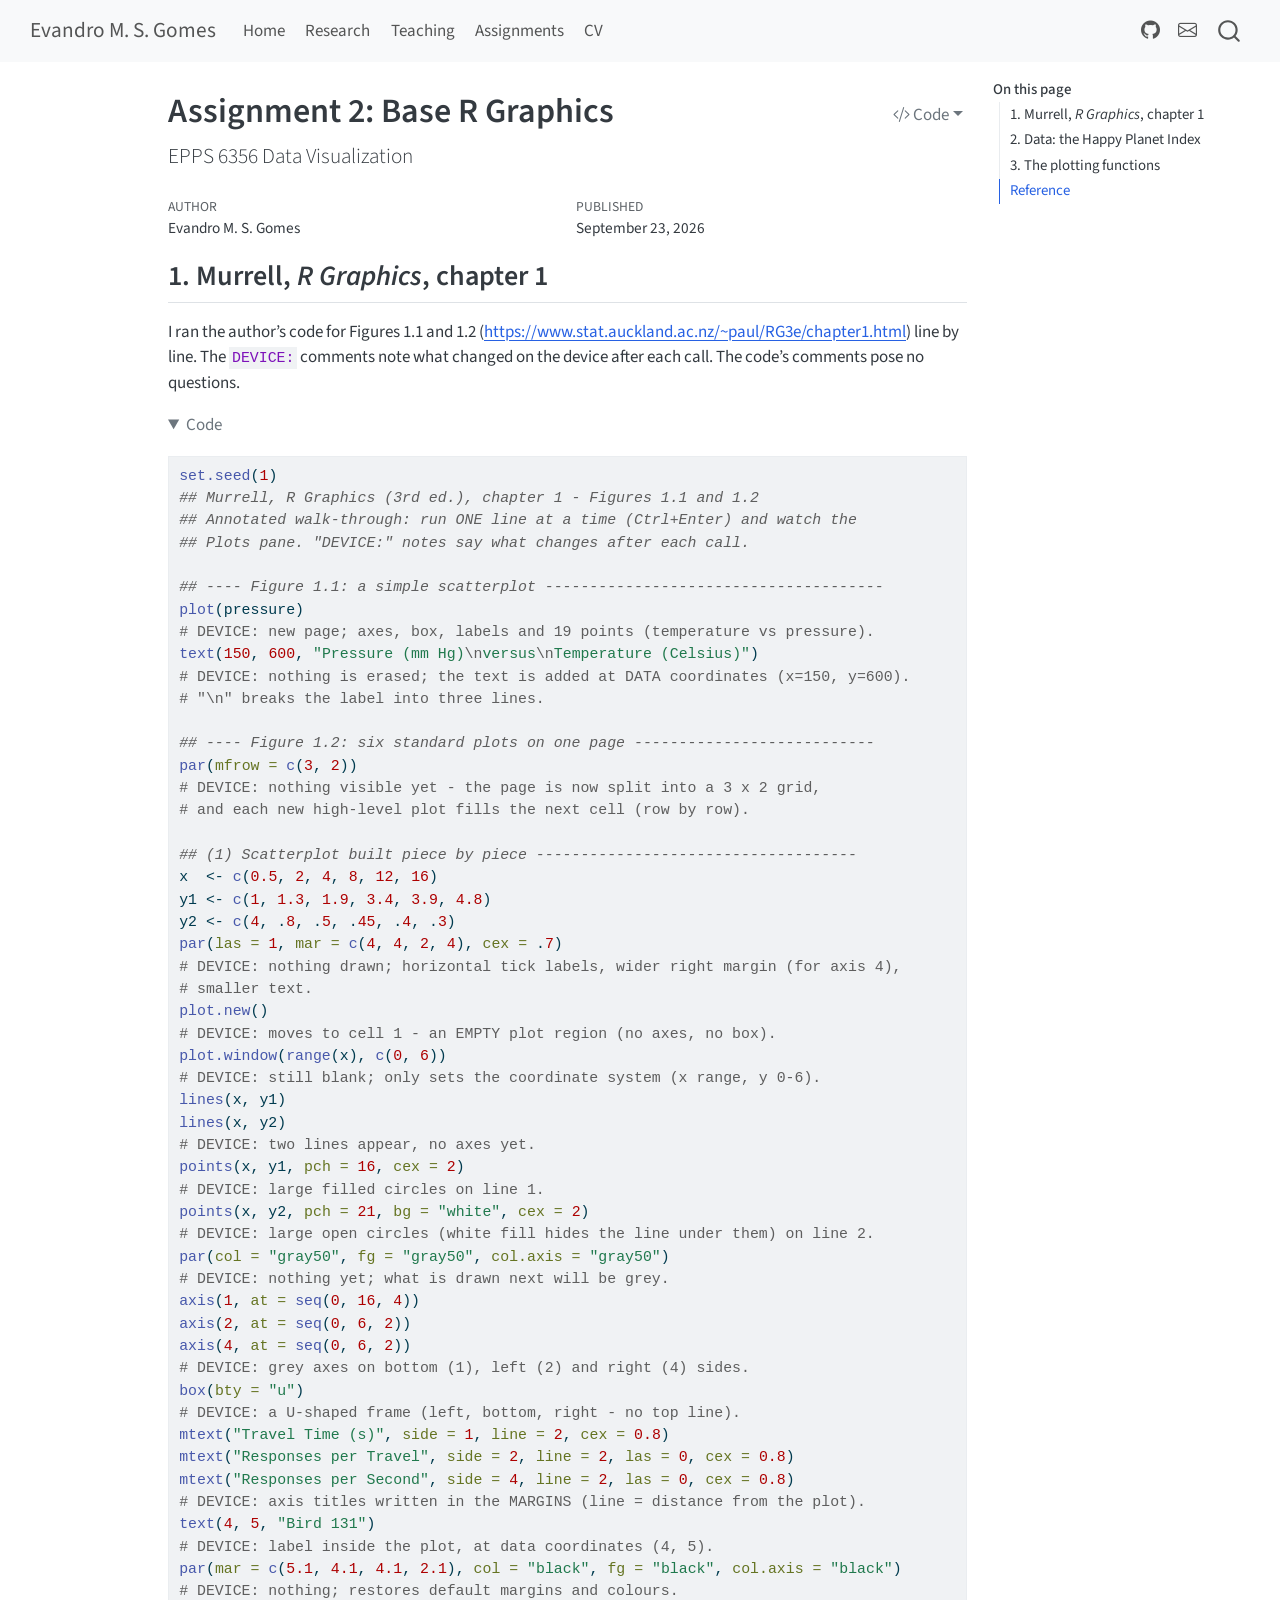
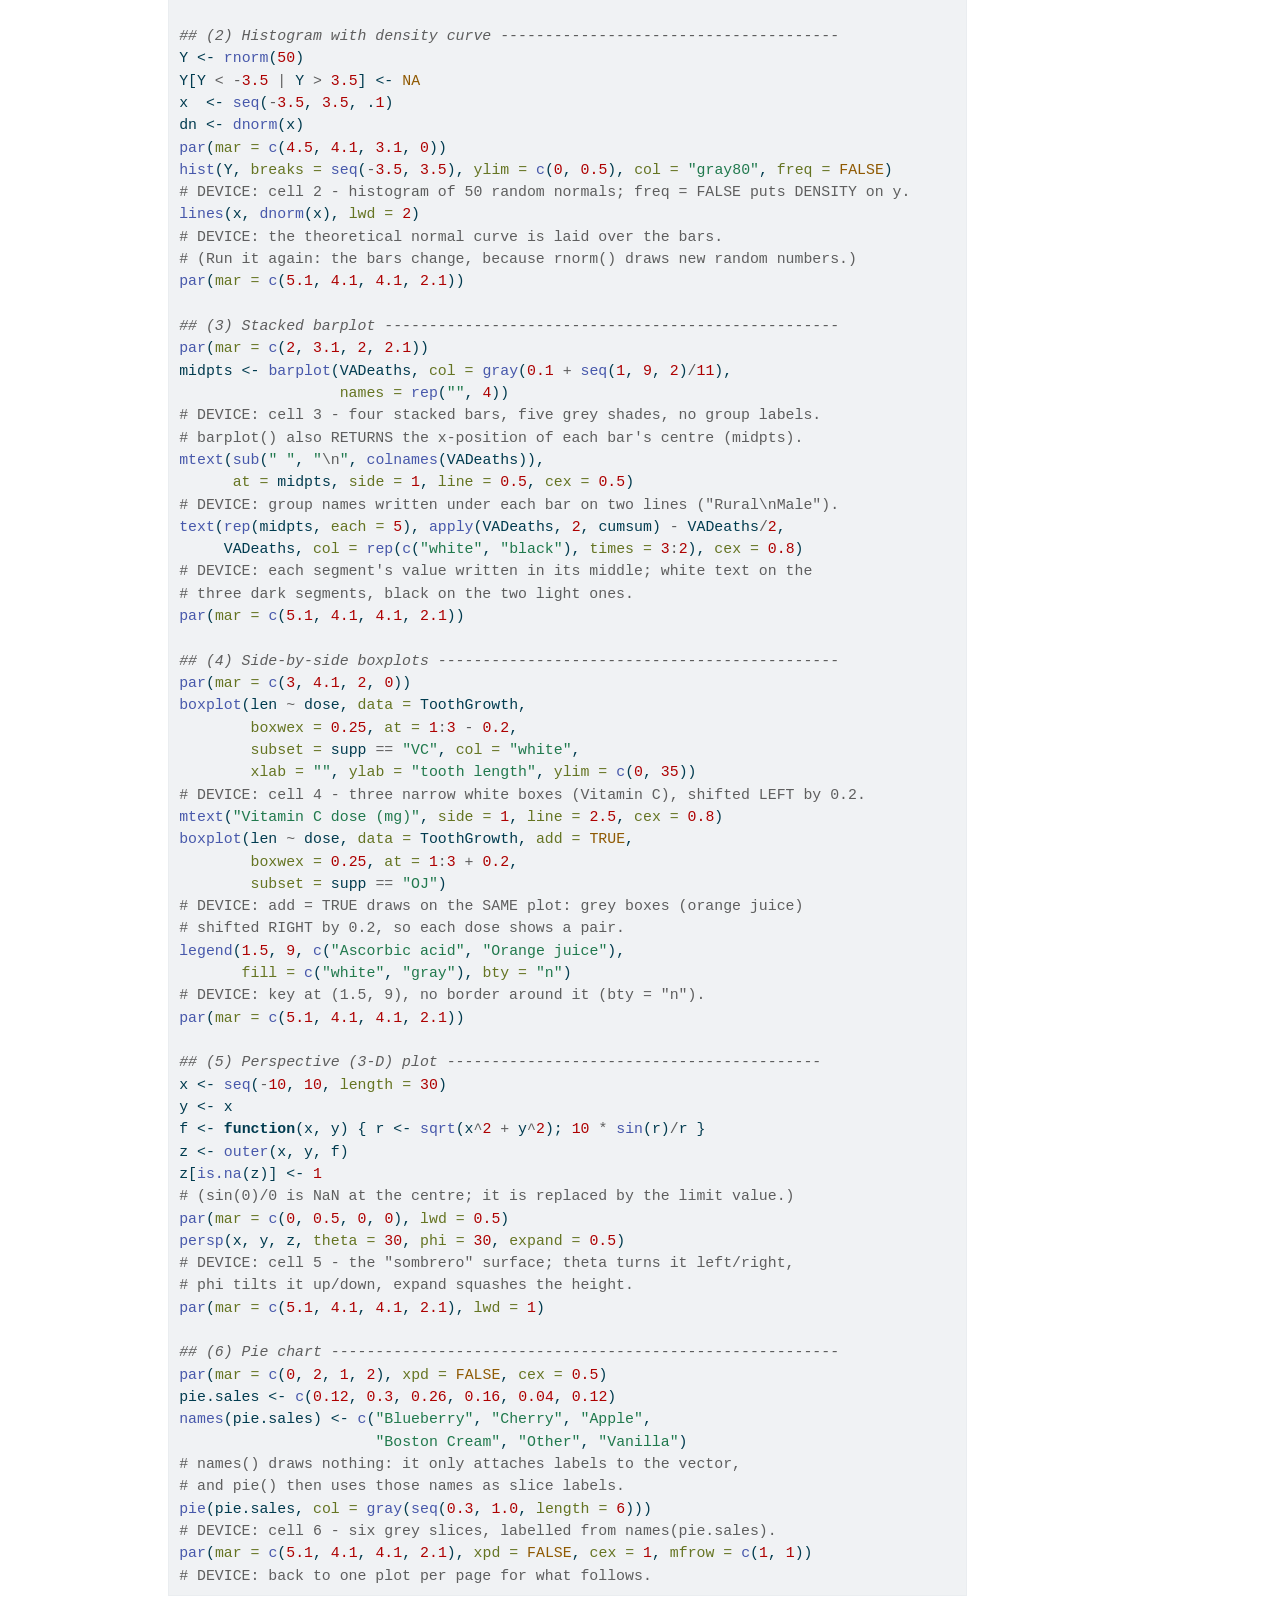
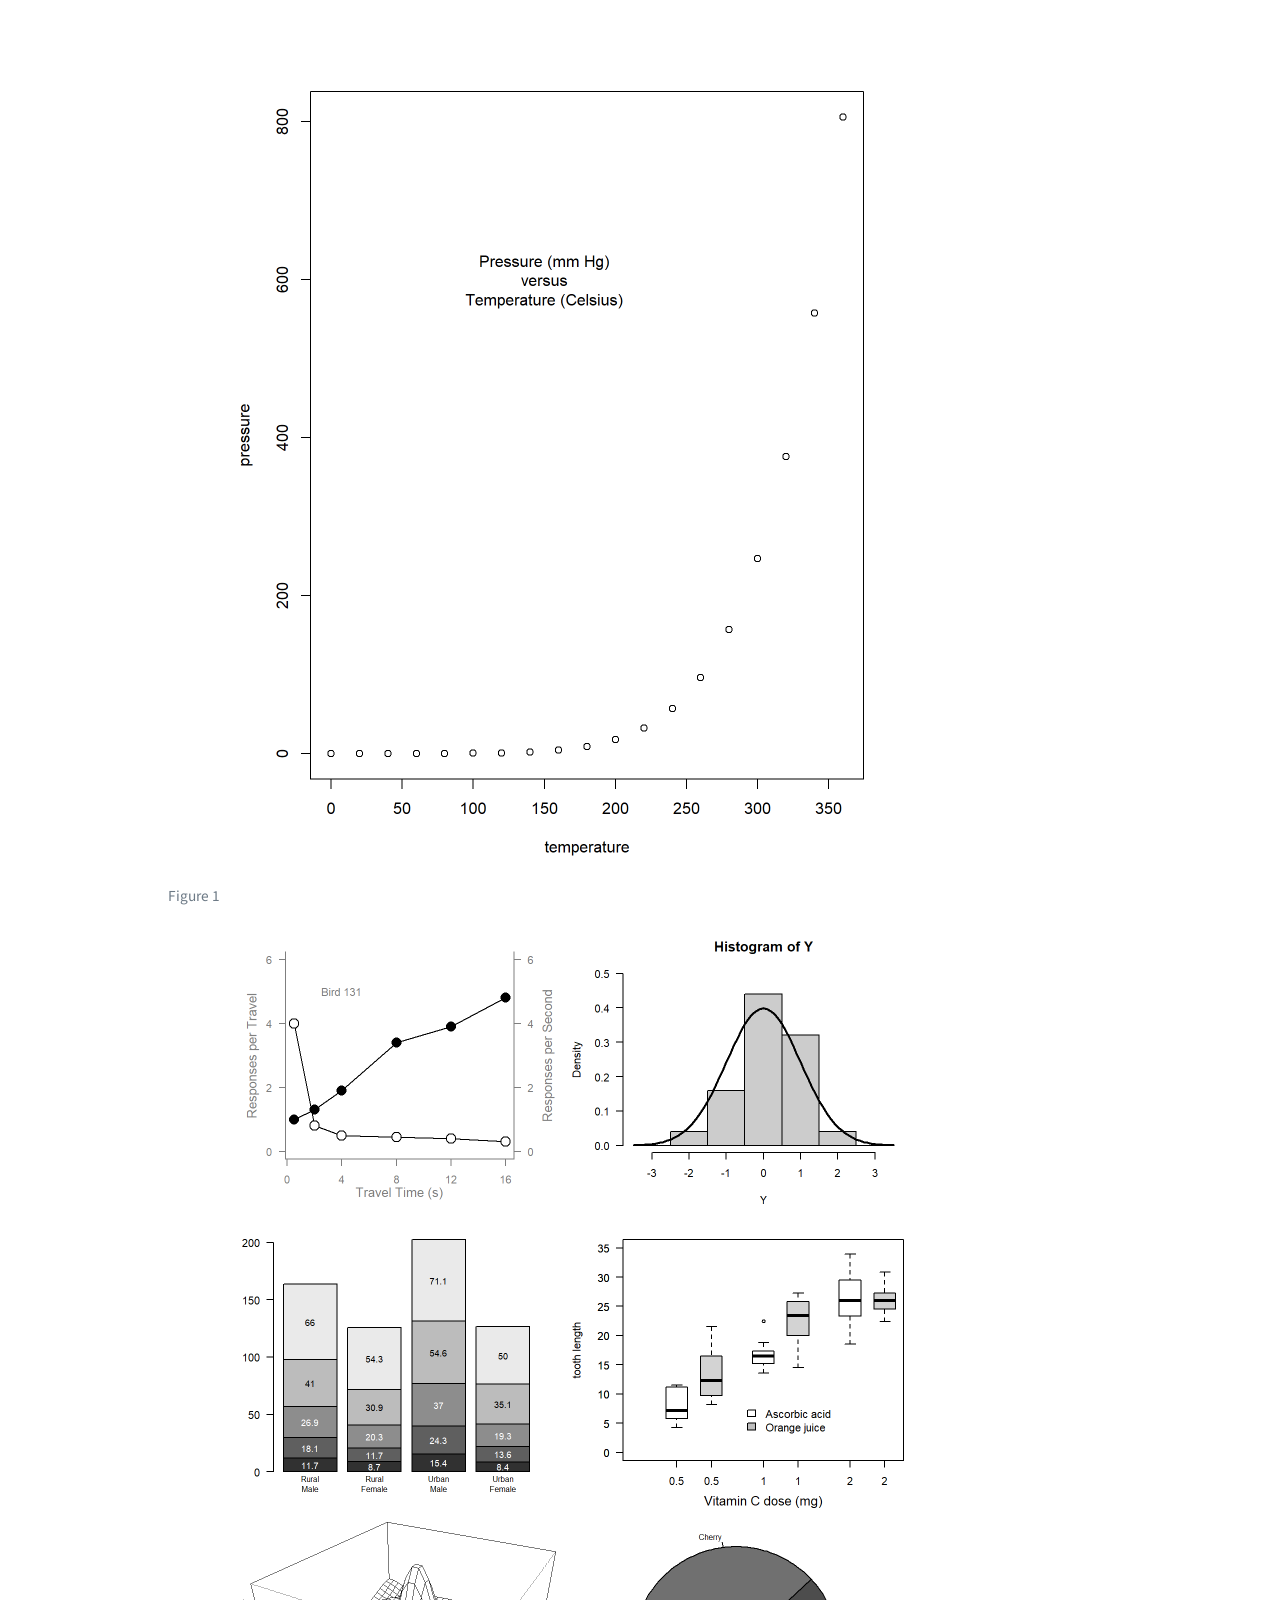
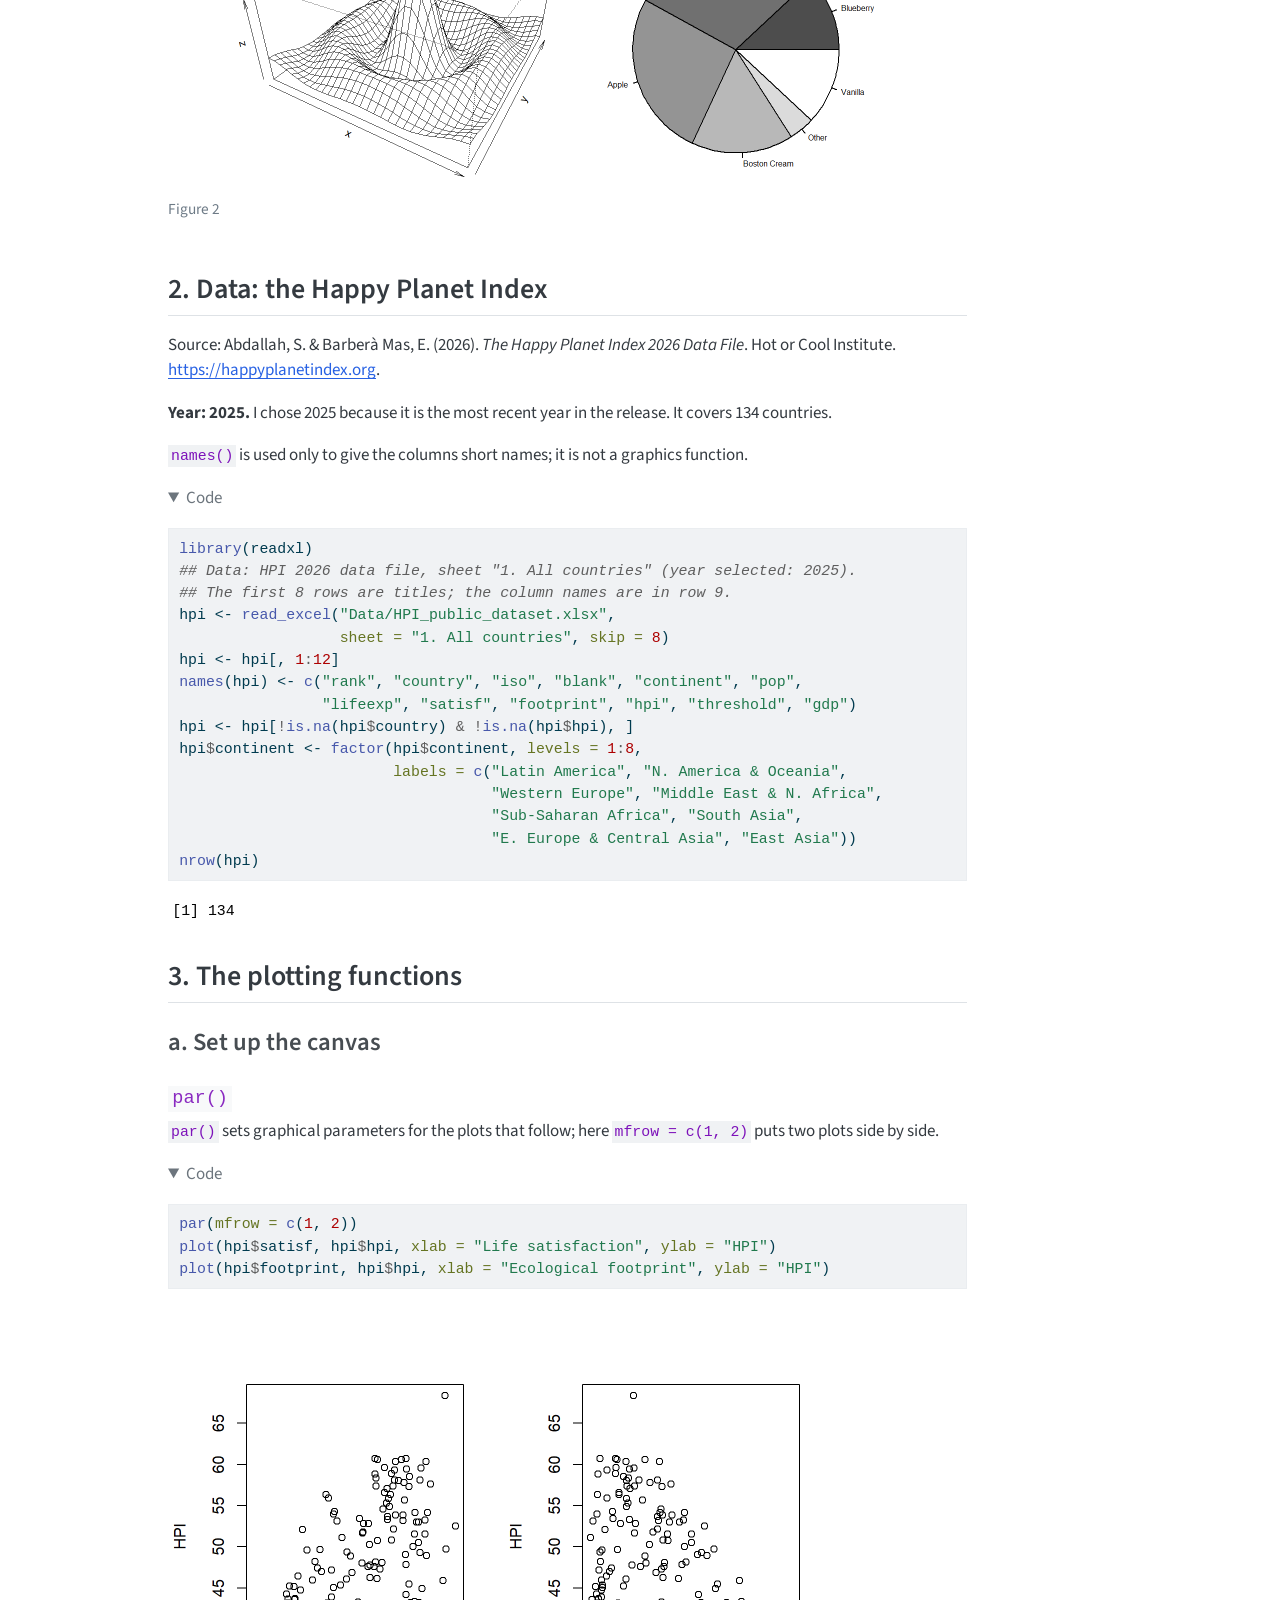
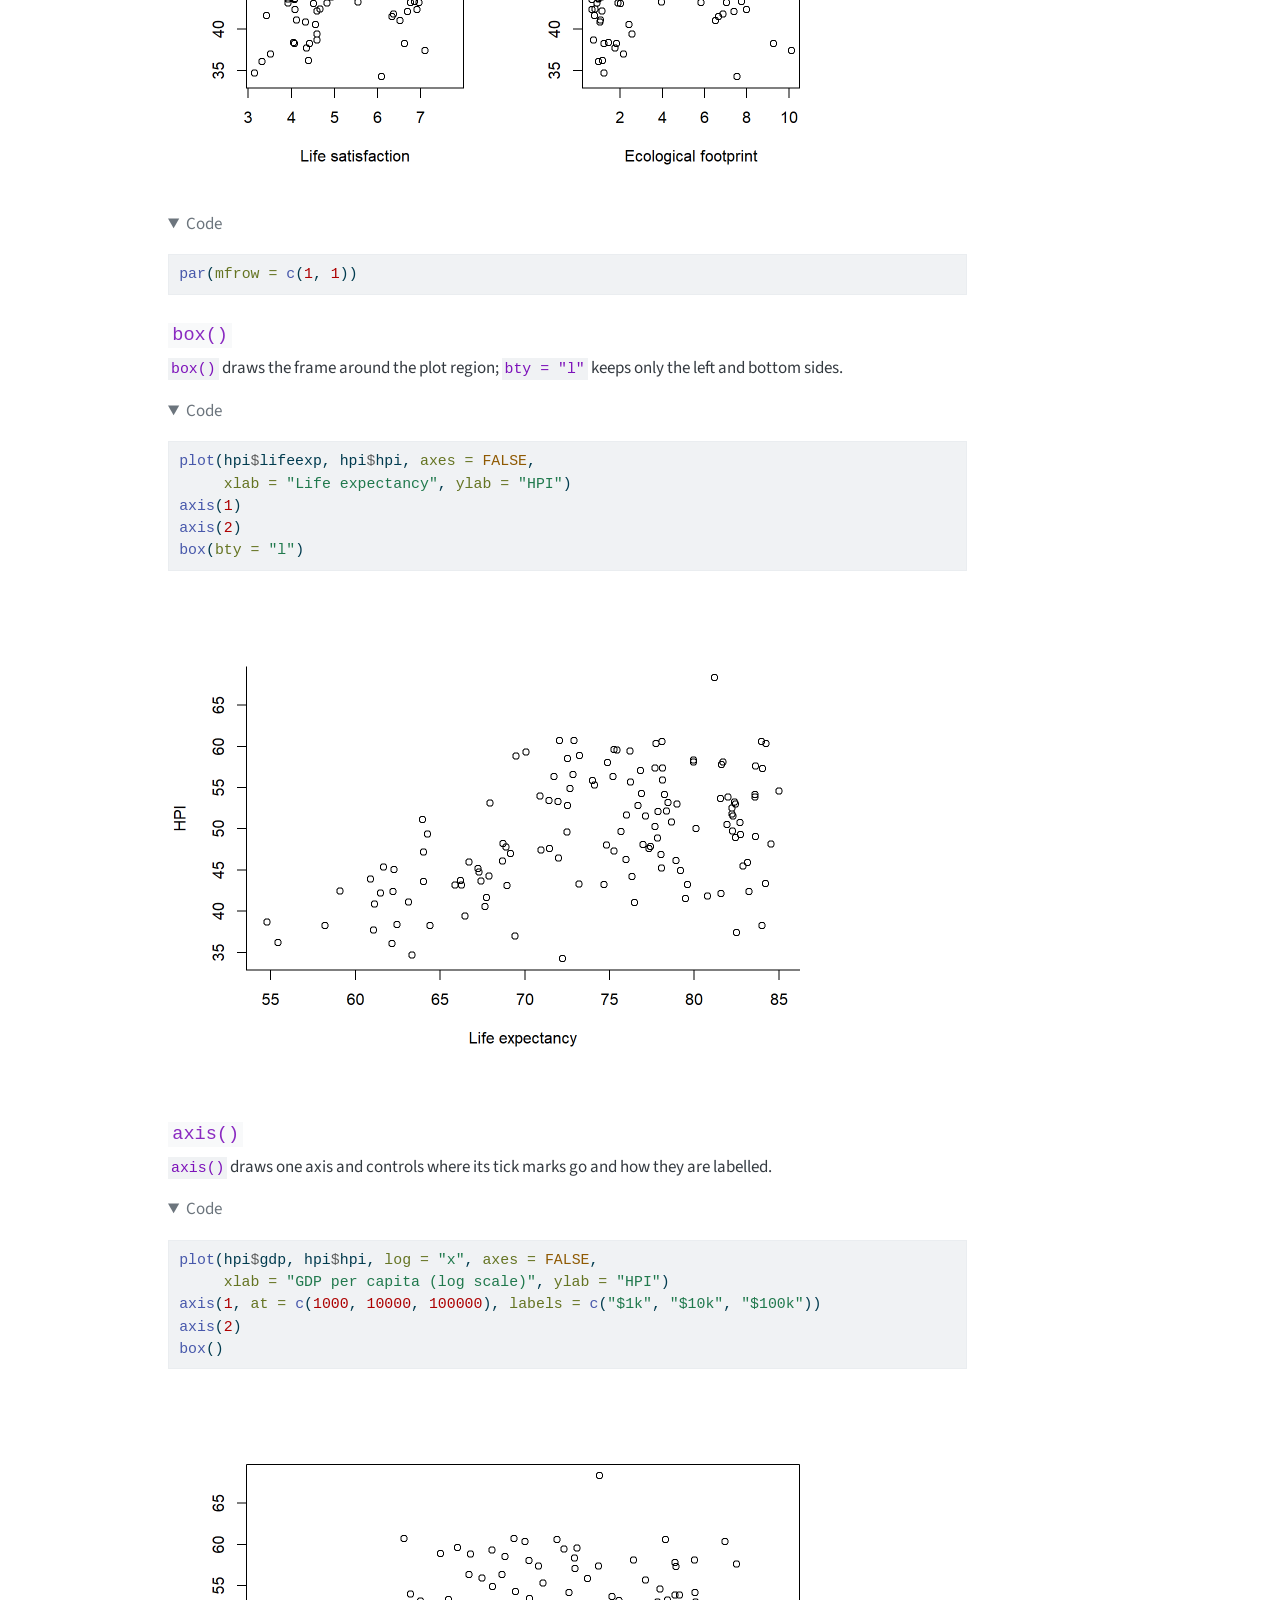
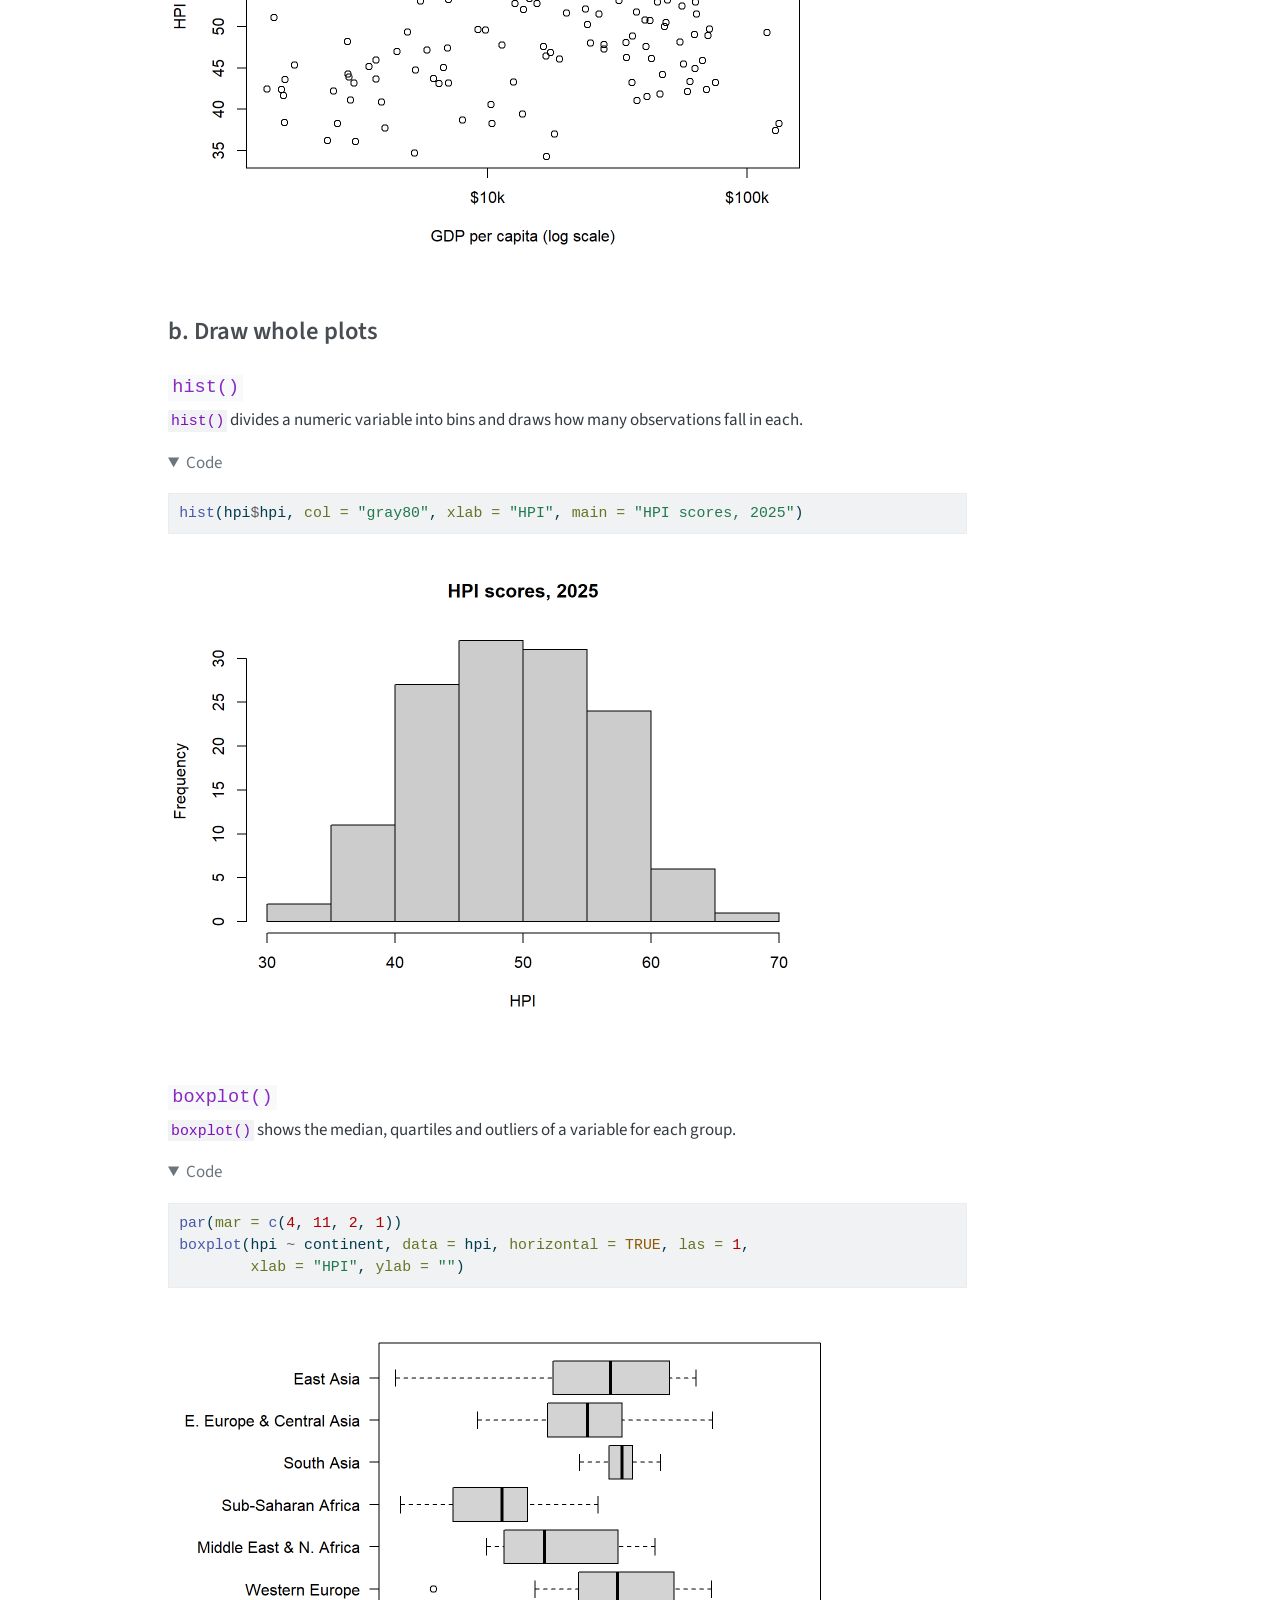
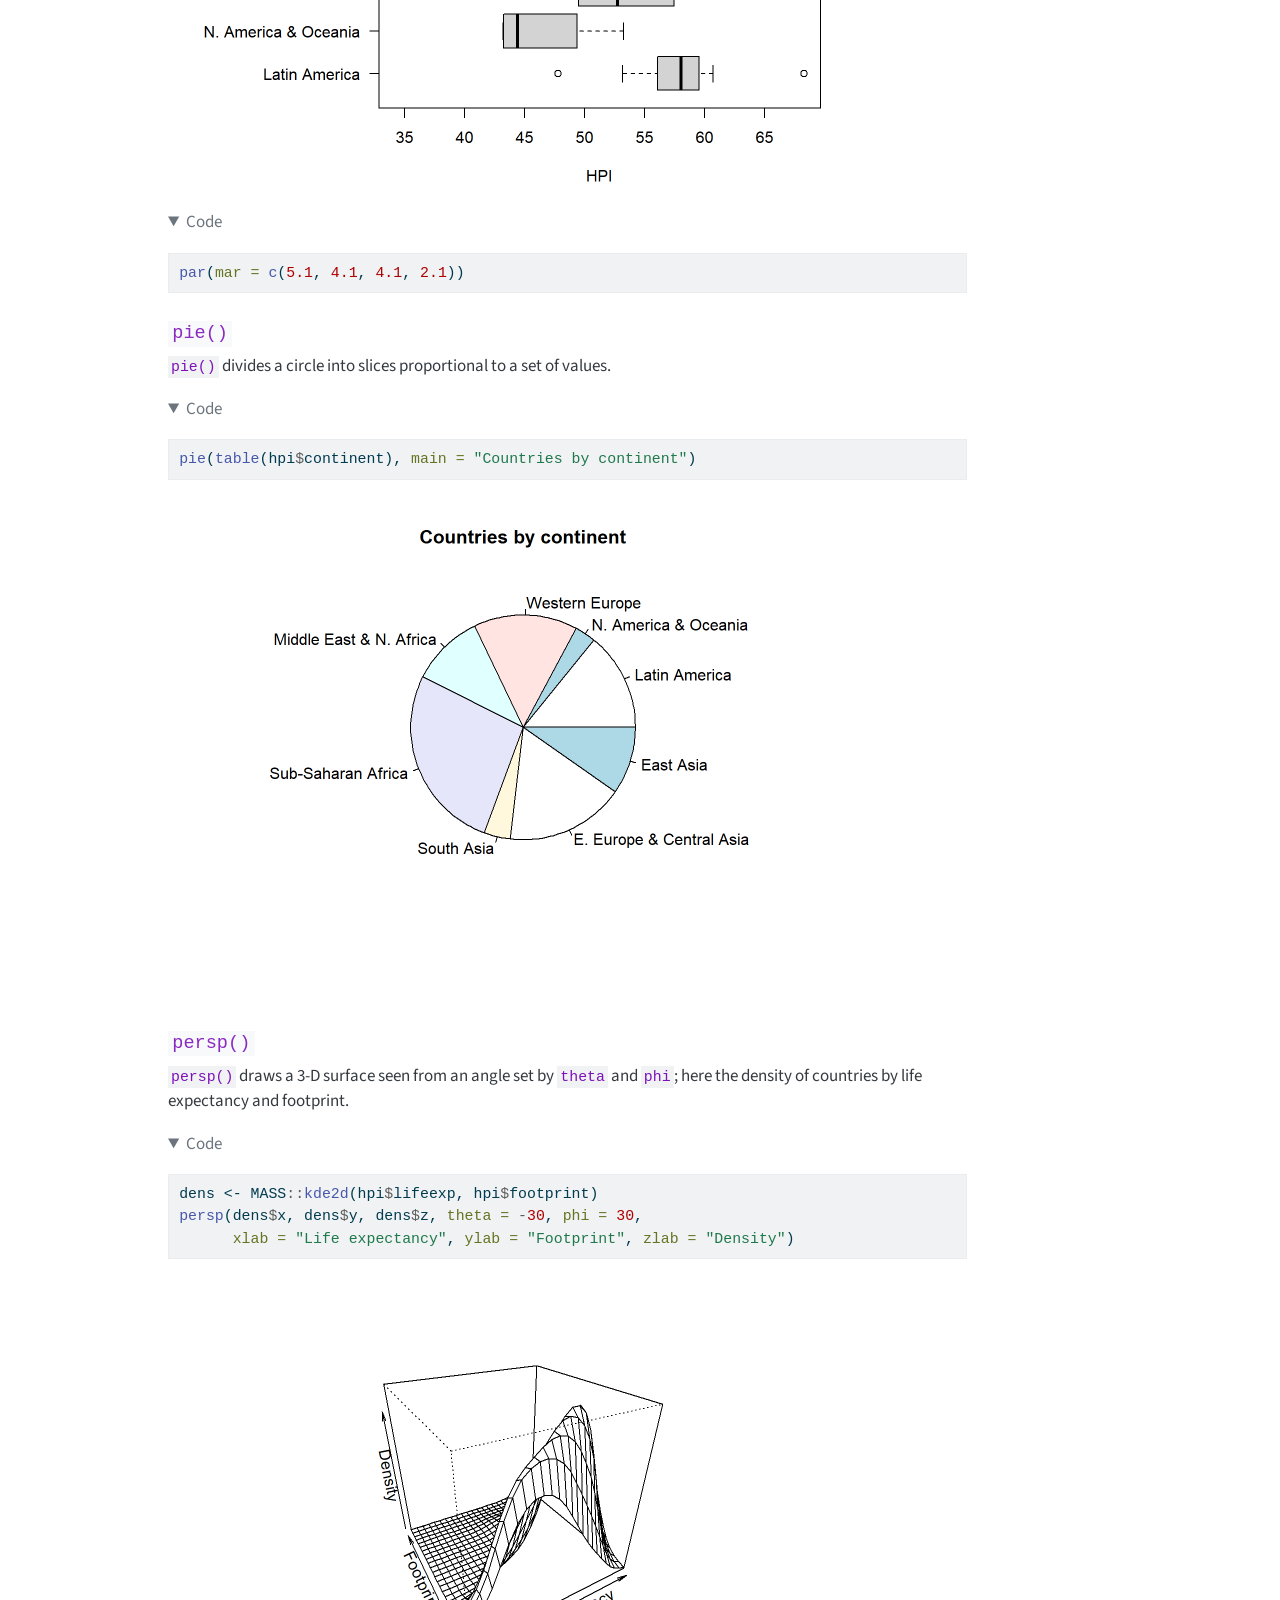
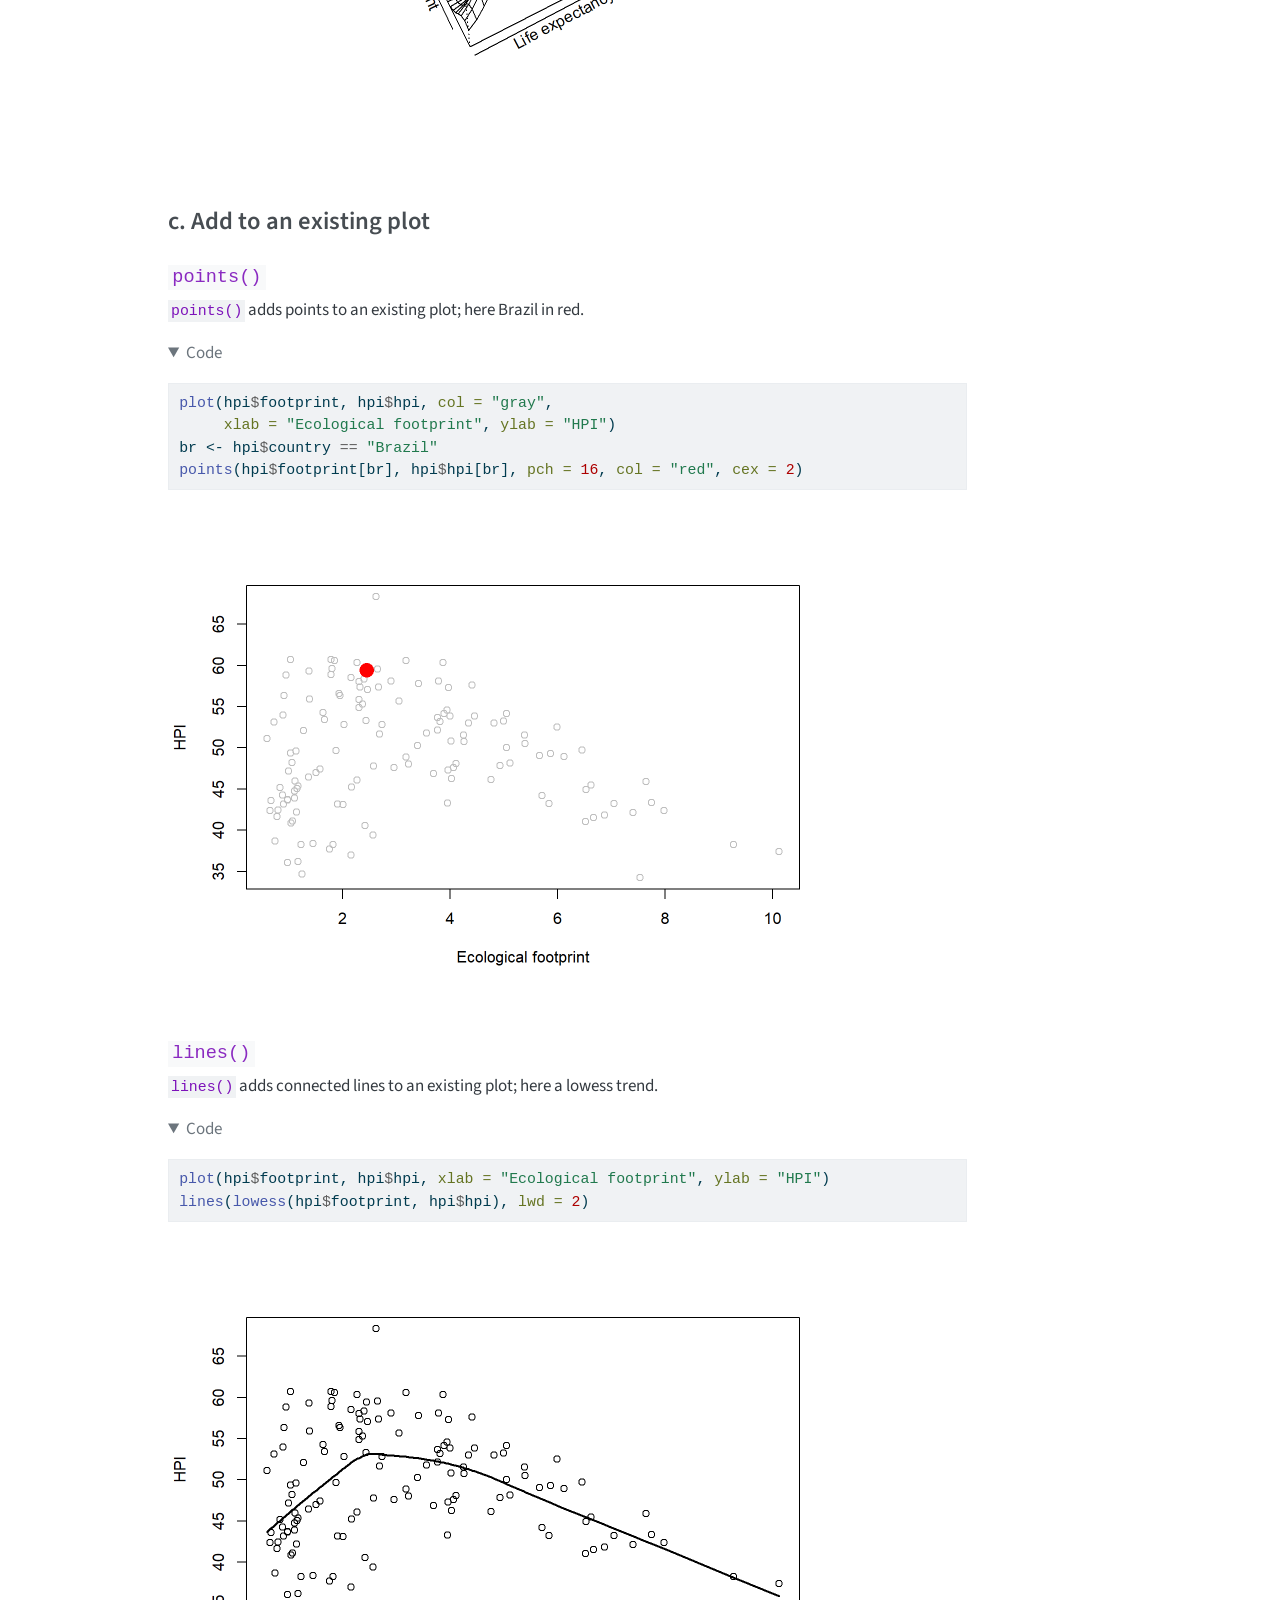
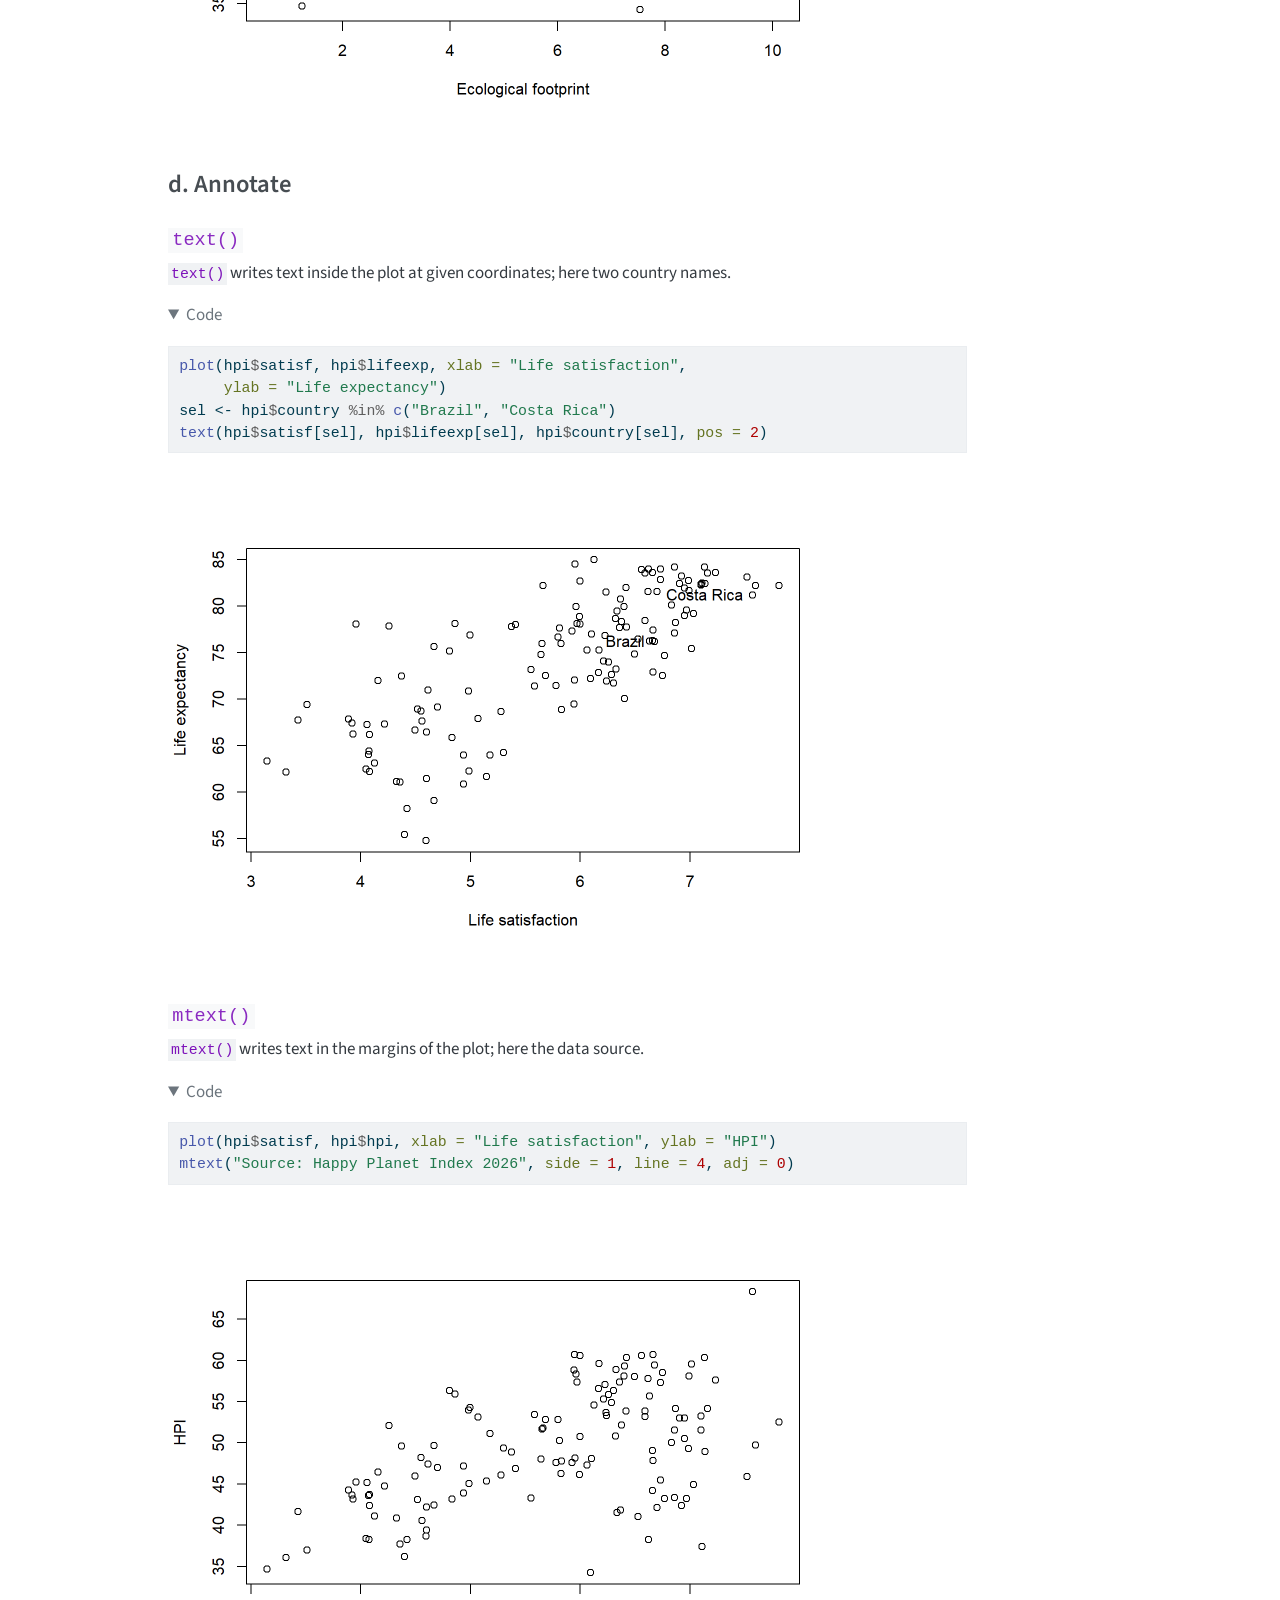
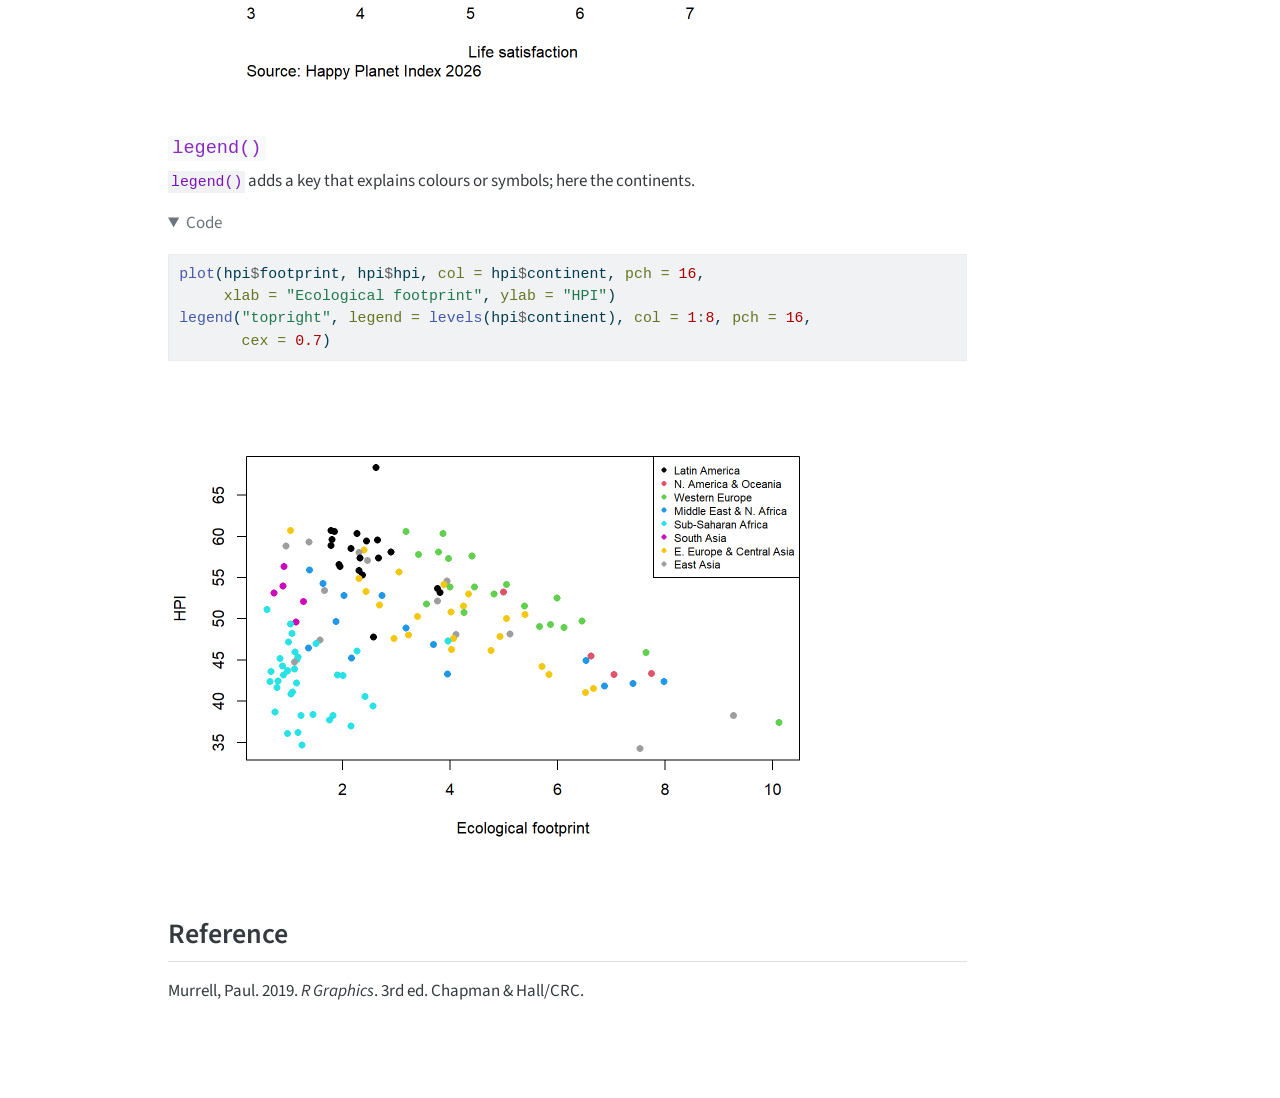
==== docs/assignment02.html @ eec0bd26 "Add assignment 2" ====
<!DOCTYPE html>
<html xmlns="http://www.w3.org/1999/xhtml" lang="en" xml:lang="en"><head>

<meta charset="utf-8">
<meta name="generator" content="quarto-1.9.38">

<meta name="viewport" content="width=device-width, initial-scale=1.0, user-scalable=yes">

<meta name="author" content="Evandro M. S. Gomes">
<meta name="dcterms.date" content="2026-09-23">

<title>Assignment 2: Base R Graphics – Evandro M. S. Gomes</title>
<style>
/* Default styles provided by pandoc.
** See https://pandoc.org/MANUAL.html#variables-for-html for config info.
*/
code{white-space: pre-wrap;}
span.smallcaps{font-variant: small-caps;}
div.columns{display: flex; gap: min(4vw, 1.5em);}
div.column{flex: auto; overflow-x: auto;}
div.hanging-indent{margin-left: 1.5em; text-indent: -1.5em;}
ul.task-list{list-style: none;}
ul.task-list li input[type="checkbox"] {
  width: 0.8em;
  margin: 0 0.8em 0.2em -1em; /* quarto-specific, see https://github.com/quarto-dev/quarto-cli/issues/4556 */ 
  vertical-align: middle;
}
/* CSS for syntax highlighting */
html { -webkit-text-size-adjust: 100%; }
pre > code.sourceCode { white-space: pre; position: relative; }
pre > code.sourceCode > span { display: inline-block; line-height: 1.25; }
pre > code.sourceCode > span:empty { height: 1.2em; }
.sourceCode { overflow: visible; }
code.sourceCode > span { color: inherit; text-decoration: inherit; }
div.sourceCode { margin: 1em 0; }
pre.sourceCode { margin: 0; }
@media screen {
div.sourceCode { overflow: auto; }
}
@media print {
pre > code.sourceCode { white-space: pre-wrap; }
pre > code.sourceCode > span { text-indent: -5em; padding-left: 5em; }
}
pre.numberSource code
  { counter-reset: source-line 0; }
pre.numberSource code > span
  { position: relative; left: -4em; counter-increment: source-line; }
pre.numberSource code > span > a:first-child::before
  { content: counter(source-line);
    position: relative; left: -1em; text-align: right; vertical-align: baseline;
    border: none; display: inline-block;
    -webkit-touch-callout: none; -webkit-user-select: none;
    -khtml-user-select: none; -moz-user-select: none;
    -ms-user-select: none; user-select: none;
    padding: 0 4px; width: 4em;
  }
pre.numberSource { margin-left: 3em;  padding-left: 4px; }
div.sourceCode
  {   }
@media screen {
pre > code.sourceCode > span > a:first-child::before { text-decoration: underline; }
}
</style>


<script src="site_libs/quarto-nav/quarto-nav.js"></script>
<script src="site_libs/quarto-nav/headroom.min.js"></script>
<script src="site_libs/clipboard/clipboard.min.js"></script>
<script src="site_libs/quarto-search/autocomplete.umd.js"></script>
<script src="site_libs/quarto-search/fuse.min.js"></script>
<script src="site_libs/quarto-search/quarto-search.js"></script>
<meta name="quarto:offset" content="./">
<script src="site_libs/quarto-html/quarto.js" type="module"></script>
<script src="site_libs/quarto-html/tabsets/tabsets.js" type="module"></script>
<script src="site_libs/quarto-html/popper.min.js"></script>
<script src="site_libs/quarto-html/tippy.umd.min.js"></script>
<script src="site_libs/quarto-html/anchor.min.js"></script>
<link href="site_libs/quarto-html/tippy.css" rel="stylesheet">
<link href="site_libs/quarto-html/quarto-syntax-highlighting-15634bcf2e68342d4ad2dfa704d543f6.css" rel="stylesheet" id="quarto-text-highlighting-styles">
<script src="site_libs/bootstrap/bootstrap.min.js"></script>
<link href="site_libs/bootstrap/bootstrap-icons.css" rel="stylesheet">
<link href="site_libs/bootstrap/bootstrap-a0f9fd0d421825b736dc1bbcbcba2219.min.css" rel="stylesheet" append-hash="true" id="quarto-bootstrap" data-mode="light">
<script id="quarto-search-options" type="application/json">{
  "location": "navbar",
  "copy-button": false,
  "collapse-after": 3,
  "panel-placement": "end",
  "type": "overlay",
  "limit": 50,
  "keyboard-shortcut": [
    "f",
    "/",
    "s"
  ],
  "show-item-context": false,
  "language": {
    "search-no-results-text": "No results",
    "search-matching-documents-text": "matching documents",
    "search-copy-link-title": "Copy link to search",
    "search-hide-matches-text": "Hide additional matches",
    "search-more-match-text": "more match in this document",
    "search-more-matches-text": "more matches in this document",
    "search-clear-button-title": "Clear",
    "search-text-placeholder": "",
    "search-detached-cancel-button-title": "Cancel",
    "search-submit-button-title": "Submit",
    "search-label": "Search"
  }
}</script>


<link rel="stylesheet" href="styles.css">
</head>

<body class="nav-fixed quarto-light">

<div id="quarto-search-results"></div>
  <header id="quarto-header" class="headroom fixed-top">
    <nav class="navbar navbar-expand-lg " data-bs-theme="dark">
      <div class="navbar-container container-fluid">
      <div class="navbar-brand-container mx-auto">
    <a class="navbar-brand" href="./index.html">
    <span class="navbar-title">Evandro M. S. Gomes</span>
    </a>
  </div>
            <div id="quarto-search" class="" title="Search"></div>
          <button class="navbar-toggler" type="button" data-bs-toggle="collapse" data-bs-target="#navbarCollapse" aria-controls="navbarCollapse" role="menu" aria-expanded="false" aria-label="Toggle navigation" onclick="if (window.quartoToggleHeadroom) { window.quartoToggleHeadroom(); }">
  <span class="navbar-toggler-icon"></span>
</button>
          <div class="collapse navbar-collapse" id="navbarCollapse">
            <ul class="navbar-nav navbar-nav-scroll me-auto">
  <li class="nav-item">
    <a class="nav-link" href="./index.html"> 
<span class="menu-text">Home</span></a>
  </li>  
  <li class="nav-item">
    <a class="nav-link" href="./research.html"> 
<span class="menu-text">Research</span></a>
  </li>  
  <li class="nav-item">
    <a class="nav-link" href="./teaching.html"> 
<span class="menu-text">Teaching</span></a>
  </li>  
  <li class="nav-item">
    <a class="nav-link" href="./assignments.html"> 
<span class="menu-text">Assignments</span></a>
  </li>  
  <li class="nav-item">
    <a class="nav-link" href="./cv.html"> 
<span class="menu-text">CV</span></a>
  </li>  
</ul>
            <ul class="navbar-nav navbar-nav-scroll ms-auto">
  <li class="nav-item compact">
    <a class="nav-link" href="https://github.com/evandromsg"> <i class="bi bi-github" role="img">
</i> 
<span class="menu-text"></span></a>
  </li>  
  <li class="nav-item compact">
    <a class="nav-link" href="mailto:evandromsg@hotmail.com"> <i class="bi bi-envelope" role="img">
</i> 
<span class="menu-text"></span></a>
  </li>  
</ul>
          </div> <!-- /navcollapse -->
            <div class="quarto-navbar-tools">
</div>
      </div> <!-- /container-fluid -->
    </nav>
</header>
<!-- content -->
<div id="quarto-content" class="quarto-container page-columns page-rows-contents page-layout-article page-navbar">
<!-- sidebar -->
<!-- margin-sidebar -->
    <div id="quarto-margin-sidebar" class="sidebar margin-sidebar">
        <nav id="TOC" role="doc-toc" class="toc-active">
    <h2 id="toc-title">On this page</h2>
   
  <ul>
  <li><a href="#murrell-r-graphics-chapter-1" id="toc-murrell-r-graphics-chapter-1" class="nav-link active" data-scroll-target="#murrell-r-graphics-chapter-1">1. Murrell, <em>R Graphics</em>, chapter 1</a></li>
  <li><a href="#data-the-happy-planet-index" id="toc-data-the-happy-planet-index" class="nav-link" data-scroll-target="#data-the-happy-planet-index">2. Data: the Happy Planet Index</a></li>
  <li><a href="#the-plotting-functions" id="toc-the-plotting-functions" class="nav-link" data-scroll-target="#the-plotting-functions">3. The plotting functions</a>
  <ul class="collapse">
  <li><a href="#a.-set-up-the-canvas" id="toc-a.-set-up-the-canvas" class="nav-link" data-scroll-target="#a.-set-up-the-canvas">a. Set up the canvas</a></li>
  <li><a href="#b.-draw-whole-plots" id="toc-b.-draw-whole-plots" class="nav-link" data-scroll-target="#b.-draw-whole-plots">b. Draw whole plots</a></li>
  <li><a href="#c.-add-to-an-existing-plot" id="toc-c.-add-to-an-existing-plot" class="nav-link" data-scroll-target="#c.-add-to-an-existing-plot">c.&nbsp;Add to an existing plot</a></li>
  <li><a href="#d.-annotate" id="toc-d.-annotate" class="nav-link" data-scroll-target="#d.-annotate">d.&nbsp;Annotate</a></li>
  </ul></li>
  <li><a href="#reference" id="toc-reference" class="nav-link" data-scroll-target="#reference">Reference</a></li>
  </ul>
</nav>
    </div>
<!-- main -->
<main class="content" id="quarto-document-content">

<header id="title-block-header" class="quarto-title-block default">
<div class="quarto-title">
<div class="quarto-title-block"><div><h1 class="title">Assignment 2: Base R Graphics</h1><button type="button" class="btn code-tools-button dropdown-toggle" id="quarto-code-tools-menu" data-bs-toggle="dropdown" aria-expanded="false"><i class="bi"></i> Code</button><ul class="dropdown-menu dropdown-menu-end" aria-labelelledby="quarto-code-tools-menu"><li><a id="quarto-show-all-code" class="dropdown-item" href="javascript:void(0)" role="button">Show All Code</a></li><li><a id="quarto-hide-all-code" class="dropdown-item" href="javascript:void(0)" role="button">Hide All Code</a></li><li><hr class="dropdown-divider"></li><li><a id="quarto-view-source" class="dropdown-item" href="javascript:void(0)" role="button">View Source</a></li></ul></div></div>
<p class="subtitle lead">EPPS 6356 Data Visualization</p>
</div>



<div class="quarto-title-meta">

    <div>
    <div class="quarto-title-meta-heading">Author</div>
    <div class="quarto-title-meta-contents">
             <p>Evandro M. S. Gomes </p>
          </div>
  </div>
    
    <div>
    <div class="quarto-title-meta-heading">Published</div>
    <div class="quarto-title-meta-contents">
      <p class="date">September 23, 2026</p>
    </div>
  </div>
  
    
  </div>
  


</header>


<section id="murrell-r-graphics-chapter-1" class="level2">
<h2 class="anchored" data-anchor-id="murrell-r-graphics-chapter-1">1. Murrell, <em>R Graphics</em>, chapter 1</h2>
<p>I ran the author’s code for Figures 1.1 and 1.2 (<a href="https://www.stat.auckland.ac.nz/~paul/RG3e/chapter1.html" class="uri">https://www.stat.auckland.ac.nz/~paul/RG3e/chapter1.html</a>) line by line. The <code>DEVICE:</code> comments note what changed on the device after each call. The code’s comments pose no questions.</p>
<div class="cell">
<details open="" class="code-fold">
<summary>Code</summary>
<div class="code-copy-outer-scaffold"><div class="sourceCode cell-code" id="cb1"><pre class="sourceCode r code-with-copy"><code class="sourceCode r"><span id="cb1-1"><a href="#cb1-1" aria-hidden="true" tabindex="-1"></a><span class="fu">set.seed</span>(<span class="dv">1</span>)</span>
<span id="cb1-2"><a href="#cb1-2" aria-hidden="true" tabindex="-1"></a><span class="do">## Murrell, R Graphics (3rd ed.), chapter 1 - Figures 1.1 and 1.2</span></span>
<span id="cb1-3"><a href="#cb1-3" aria-hidden="true" tabindex="-1"></a><span class="do">## Annotated walk-through: run ONE line at a time (Ctrl+Enter) and watch the</span></span>
<span id="cb1-4"><a href="#cb1-4" aria-hidden="true" tabindex="-1"></a><span class="do">## Plots pane. "DEVICE:" notes say what changes after each call.</span></span>
<span id="cb1-5"><a href="#cb1-5" aria-hidden="true" tabindex="-1"></a></span>
<span id="cb1-6"><a href="#cb1-6" aria-hidden="true" tabindex="-1"></a><span class="do">## ---- Figure 1.1: a simple scatterplot --------------------------------------</span></span>
<span id="cb1-7"><a href="#cb1-7" aria-hidden="true" tabindex="-1"></a><span class="fu">plot</span>(pressure)</span>
<span id="cb1-8"><a href="#cb1-8" aria-hidden="true" tabindex="-1"></a><span class="co"># DEVICE: new page; axes, box, labels and 19 points (temperature vs pressure).</span></span>
<span id="cb1-9"><a href="#cb1-9" aria-hidden="true" tabindex="-1"></a><span class="fu">text</span>(<span class="dv">150</span>, <span class="dv">600</span>, <span class="st">"Pressure (mm Hg)</span><span class="sc">\n</span><span class="st">versus</span><span class="sc">\n</span><span class="st">Temperature (Celsius)"</span>)</span>
<span id="cb1-10"><a href="#cb1-10" aria-hidden="true" tabindex="-1"></a><span class="co"># DEVICE: nothing is erased; the text is added at DATA coordinates (x=150, y=600).</span></span>
<span id="cb1-11"><a href="#cb1-11" aria-hidden="true" tabindex="-1"></a><span class="co"># "\n" breaks the label into three lines.</span></span>
<span id="cb1-12"><a href="#cb1-12" aria-hidden="true" tabindex="-1"></a></span>
<span id="cb1-13"><a href="#cb1-13" aria-hidden="true" tabindex="-1"></a><span class="do">## ---- Figure 1.2: six standard plots on one page ---------------------------</span></span>
<span id="cb1-14"><a href="#cb1-14" aria-hidden="true" tabindex="-1"></a><span class="fu">par</span>(<span class="at">mfrow =</span> <span class="fu">c</span>(<span class="dv">3</span>, <span class="dv">2</span>))</span>
<span id="cb1-15"><a href="#cb1-15" aria-hidden="true" tabindex="-1"></a><span class="co"># DEVICE: nothing visible yet - the page is now split into a 3 x 2 grid,</span></span>
<span id="cb1-16"><a href="#cb1-16" aria-hidden="true" tabindex="-1"></a><span class="co"># and each new high-level plot fills the next cell (row by row).</span></span>
<span id="cb1-17"><a href="#cb1-17" aria-hidden="true" tabindex="-1"></a></span>
<span id="cb1-18"><a href="#cb1-18" aria-hidden="true" tabindex="-1"></a><span class="do">## (1) Scatterplot built piece by piece ------------------------------------</span></span>
<span id="cb1-19"><a href="#cb1-19" aria-hidden="true" tabindex="-1"></a>x  <span class="ot">&lt;-</span> <span class="fu">c</span>(<span class="fl">0.5</span>, <span class="dv">2</span>, <span class="dv">4</span>, <span class="dv">8</span>, <span class="dv">12</span>, <span class="dv">16</span>)</span>
<span id="cb1-20"><a href="#cb1-20" aria-hidden="true" tabindex="-1"></a>y1 <span class="ot">&lt;-</span> <span class="fu">c</span>(<span class="dv">1</span>, <span class="fl">1.3</span>, <span class="fl">1.9</span>, <span class="fl">3.4</span>, <span class="fl">3.9</span>, <span class="fl">4.8</span>)</span>
<span id="cb1-21"><a href="#cb1-21" aria-hidden="true" tabindex="-1"></a>y2 <span class="ot">&lt;-</span> <span class="fu">c</span>(<span class="dv">4</span>, .<span class="dv">8</span>, .<span class="dv">5</span>, .<span class="dv">45</span>, .<span class="dv">4</span>, .<span class="dv">3</span>)</span>
<span id="cb1-22"><a href="#cb1-22" aria-hidden="true" tabindex="-1"></a><span class="fu">par</span>(<span class="at">las =</span> <span class="dv">1</span>, <span class="at">mar =</span> <span class="fu">c</span>(<span class="dv">4</span>, <span class="dv">4</span>, <span class="dv">2</span>, <span class="dv">4</span>), <span class="at">cex =</span> .<span class="dv">7</span>)</span>
<span id="cb1-23"><a href="#cb1-23" aria-hidden="true" tabindex="-1"></a><span class="co"># DEVICE: nothing drawn; horizontal tick labels, wider right margin (for axis 4),</span></span>
<span id="cb1-24"><a href="#cb1-24" aria-hidden="true" tabindex="-1"></a><span class="co"># smaller text.</span></span>
<span id="cb1-25"><a href="#cb1-25" aria-hidden="true" tabindex="-1"></a><span class="fu">plot.new</span>()</span>
<span id="cb1-26"><a href="#cb1-26" aria-hidden="true" tabindex="-1"></a><span class="co"># DEVICE: moves to cell 1 - an EMPTY plot region (no axes, no box).</span></span>
<span id="cb1-27"><a href="#cb1-27" aria-hidden="true" tabindex="-1"></a><span class="fu">plot.window</span>(<span class="fu">range</span>(x), <span class="fu">c</span>(<span class="dv">0</span>, <span class="dv">6</span>))</span>
<span id="cb1-28"><a href="#cb1-28" aria-hidden="true" tabindex="-1"></a><span class="co"># DEVICE: still blank; only sets the coordinate system (x range, y 0-6).</span></span>
<span id="cb1-29"><a href="#cb1-29" aria-hidden="true" tabindex="-1"></a><span class="fu">lines</span>(x, y1)</span>
<span id="cb1-30"><a href="#cb1-30" aria-hidden="true" tabindex="-1"></a><span class="fu">lines</span>(x, y2)</span>
<span id="cb1-31"><a href="#cb1-31" aria-hidden="true" tabindex="-1"></a><span class="co"># DEVICE: two lines appear, no axes yet.</span></span>
<span id="cb1-32"><a href="#cb1-32" aria-hidden="true" tabindex="-1"></a><span class="fu">points</span>(x, y1, <span class="at">pch =</span> <span class="dv">16</span>, <span class="at">cex =</span> <span class="dv">2</span>)</span>
<span id="cb1-33"><a href="#cb1-33" aria-hidden="true" tabindex="-1"></a><span class="co"># DEVICE: large filled circles on line 1.</span></span>
<span id="cb1-34"><a href="#cb1-34" aria-hidden="true" tabindex="-1"></a><span class="fu">points</span>(x, y2, <span class="at">pch =</span> <span class="dv">21</span>, <span class="at">bg =</span> <span class="st">"white"</span>, <span class="at">cex =</span> <span class="dv">2</span>)</span>
<span id="cb1-35"><a href="#cb1-35" aria-hidden="true" tabindex="-1"></a><span class="co"># DEVICE: large open circles (white fill hides the line under them) on line 2.</span></span>
<span id="cb1-36"><a href="#cb1-36" aria-hidden="true" tabindex="-1"></a><span class="fu">par</span>(<span class="at">col =</span> <span class="st">"gray50"</span>, <span class="at">fg =</span> <span class="st">"gray50"</span>, <span class="at">col.axis =</span> <span class="st">"gray50"</span>)</span>
<span id="cb1-37"><a href="#cb1-37" aria-hidden="true" tabindex="-1"></a><span class="co"># DEVICE: nothing yet; what is drawn next will be grey.</span></span>
<span id="cb1-38"><a href="#cb1-38" aria-hidden="true" tabindex="-1"></a><span class="fu">axis</span>(<span class="dv">1</span>, <span class="at">at =</span> <span class="fu">seq</span>(<span class="dv">0</span>, <span class="dv">16</span>, <span class="dv">4</span>))</span>
<span id="cb1-39"><a href="#cb1-39" aria-hidden="true" tabindex="-1"></a><span class="fu">axis</span>(<span class="dv">2</span>, <span class="at">at =</span> <span class="fu">seq</span>(<span class="dv">0</span>, <span class="dv">6</span>, <span class="dv">2</span>))</span>
<span id="cb1-40"><a href="#cb1-40" aria-hidden="true" tabindex="-1"></a><span class="fu">axis</span>(<span class="dv">4</span>, <span class="at">at =</span> <span class="fu">seq</span>(<span class="dv">0</span>, <span class="dv">6</span>, <span class="dv">2</span>))</span>
<span id="cb1-41"><a href="#cb1-41" aria-hidden="true" tabindex="-1"></a><span class="co"># DEVICE: grey axes on bottom (1), left (2) and right (4) sides.</span></span>
<span id="cb1-42"><a href="#cb1-42" aria-hidden="true" tabindex="-1"></a><span class="fu">box</span>(<span class="at">bty =</span> <span class="st">"u"</span>)</span>
<span id="cb1-43"><a href="#cb1-43" aria-hidden="true" tabindex="-1"></a><span class="co"># DEVICE: a U-shaped frame (left, bottom, right - no top line).</span></span>
<span id="cb1-44"><a href="#cb1-44" aria-hidden="true" tabindex="-1"></a><span class="fu">mtext</span>(<span class="st">"Travel Time (s)"</span>, <span class="at">side =</span> <span class="dv">1</span>, <span class="at">line =</span> <span class="dv">2</span>, <span class="at">cex =</span> <span class="fl">0.8</span>)</span>
<span id="cb1-45"><a href="#cb1-45" aria-hidden="true" tabindex="-1"></a><span class="fu">mtext</span>(<span class="st">"Responses per Travel"</span>, <span class="at">side =</span> <span class="dv">2</span>, <span class="at">line =</span> <span class="dv">2</span>, <span class="at">las =</span> <span class="dv">0</span>, <span class="at">cex =</span> <span class="fl">0.8</span>)</span>
<span id="cb1-46"><a href="#cb1-46" aria-hidden="true" tabindex="-1"></a><span class="fu">mtext</span>(<span class="st">"Responses per Second"</span>, <span class="at">side =</span> <span class="dv">4</span>, <span class="at">line =</span> <span class="dv">2</span>, <span class="at">las =</span> <span class="dv">0</span>, <span class="at">cex =</span> <span class="fl">0.8</span>)</span>
<span id="cb1-47"><a href="#cb1-47" aria-hidden="true" tabindex="-1"></a><span class="co"># DEVICE: axis titles written in the MARGINS (line = distance from the plot).</span></span>
<span id="cb1-48"><a href="#cb1-48" aria-hidden="true" tabindex="-1"></a><span class="fu">text</span>(<span class="dv">4</span>, <span class="dv">5</span>, <span class="st">"Bird 131"</span>)</span>
<span id="cb1-49"><a href="#cb1-49" aria-hidden="true" tabindex="-1"></a><span class="co"># DEVICE: label inside the plot, at data coordinates (4, 5).</span></span>
<span id="cb1-50"><a href="#cb1-50" aria-hidden="true" tabindex="-1"></a><span class="fu">par</span>(<span class="at">mar =</span> <span class="fu">c</span>(<span class="fl">5.1</span>, <span class="fl">4.1</span>, <span class="fl">4.1</span>, <span class="fl">2.1</span>), <span class="at">col =</span> <span class="st">"black"</span>, <span class="at">fg =</span> <span class="st">"black"</span>, <span class="at">col.axis =</span> <span class="st">"black"</span>)</span>
<span id="cb1-51"><a href="#cb1-51" aria-hidden="true" tabindex="-1"></a><span class="co"># DEVICE: nothing; restores default margins and colours.</span></span>
<span id="cb1-52"><a href="#cb1-52" aria-hidden="true" tabindex="-1"></a></span>
<span id="cb1-53"><a href="#cb1-53" aria-hidden="true" tabindex="-1"></a><span class="do">## (2) Histogram with density curve --------------------------------------</span></span>
<span id="cb1-54"><a href="#cb1-54" aria-hidden="true" tabindex="-1"></a>Y <span class="ot">&lt;-</span> <span class="fu">rnorm</span>(<span class="dv">50</span>)</span>
<span id="cb1-55"><a href="#cb1-55" aria-hidden="true" tabindex="-1"></a>Y[Y <span class="sc">&lt;</span> <span class="sc">-</span><span class="fl">3.5</span> <span class="sc">|</span> Y <span class="sc">&gt;</span> <span class="fl">3.5</span>] <span class="ot">&lt;-</span> <span class="cn">NA</span></span>
<span id="cb1-56"><a href="#cb1-56" aria-hidden="true" tabindex="-1"></a>x  <span class="ot">&lt;-</span> <span class="fu">seq</span>(<span class="sc">-</span><span class="fl">3.5</span>, <span class="fl">3.5</span>, .<span class="dv">1</span>)</span>
<span id="cb1-57"><a href="#cb1-57" aria-hidden="true" tabindex="-1"></a>dn <span class="ot">&lt;-</span> <span class="fu">dnorm</span>(x)</span>
<span id="cb1-58"><a href="#cb1-58" aria-hidden="true" tabindex="-1"></a><span class="fu">par</span>(<span class="at">mar =</span> <span class="fu">c</span>(<span class="fl">4.5</span>, <span class="fl">4.1</span>, <span class="fl">3.1</span>, <span class="dv">0</span>))</span>
<span id="cb1-59"><a href="#cb1-59" aria-hidden="true" tabindex="-1"></a><span class="fu">hist</span>(Y, <span class="at">breaks =</span> <span class="fu">seq</span>(<span class="sc">-</span><span class="fl">3.5</span>, <span class="fl">3.5</span>), <span class="at">ylim =</span> <span class="fu">c</span>(<span class="dv">0</span>, <span class="fl">0.5</span>), <span class="at">col =</span> <span class="st">"gray80"</span>, <span class="at">freq =</span> <span class="cn">FALSE</span>)</span>
<span id="cb1-60"><a href="#cb1-60" aria-hidden="true" tabindex="-1"></a><span class="co"># DEVICE: cell 2 - histogram of 50 random normals; freq = FALSE puts DENSITY on y.</span></span>
<span id="cb1-61"><a href="#cb1-61" aria-hidden="true" tabindex="-1"></a><span class="fu">lines</span>(x, <span class="fu">dnorm</span>(x), <span class="at">lwd =</span> <span class="dv">2</span>)</span>
<span id="cb1-62"><a href="#cb1-62" aria-hidden="true" tabindex="-1"></a><span class="co"># DEVICE: the theoretical normal curve is laid over the bars.</span></span>
<span id="cb1-63"><a href="#cb1-63" aria-hidden="true" tabindex="-1"></a><span class="co"># (Run it again: the bars change, because rnorm() draws new random numbers.)</span></span>
<span id="cb1-64"><a href="#cb1-64" aria-hidden="true" tabindex="-1"></a><span class="fu">par</span>(<span class="at">mar =</span> <span class="fu">c</span>(<span class="fl">5.1</span>, <span class="fl">4.1</span>, <span class="fl">4.1</span>, <span class="fl">2.1</span>))</span>
<span id="cb1-65"><a href="#cb1-65" aria-hidden="true" tabindex="-1"></a></span>
<span id="cb1-66"><a href="#cb1-66" aria-hidden="true" tabindex="-1"></a><span class="do">## (3) Stacked barplot ---------------------------------------------------</span></span>
<span id="cb1-67"><a href="#cb1-67" aria-hidden="true" tabindex="-1"></a><span class="fu">par</span>(<span class="at">mar =</span> <span class="fu">c</span>(<span class="dv">2</span>, <span class="fl">3.1</span>, <span class="dv">2</span>, <span class="fl">2.1</span>))</span>
<span id="cb1-68"><a href="#cb1-68" aria-hidden="true" tabindex="-1"></a>midpts <span class="ot">&lt;-</span> <span class="fu">barplot</span>(VADeaths, <span class="at">col =</span> <span class="fu">gray</span>(<span class="fl">0.1</span> <span class="sc">+</span> <span class="fu">seq</span>(<span class="dv">1</span>, <span class="dv">9</span>, <span class="dv">2</span>)<span class="sc">/</span><span class="dv">11</span>),</span>
<span id="cb1-69"><a href="#cb1-69" aria-hidden="true" tabindex="-1"></a>                  <span class="at">names =</span> <span class="fu">rep</span>(<span class="st">""</span>, <span class="dv">4</span>))</span>
<span id="cb1-70"><a href="#cb1-70" aria-hidden="true" tabindex="-1"></a><span class="co"># DEVICE: cell 3 - four stacked bars, five grey shades, no group labels.</span></span>
<span id="cb1-71"><a href="#cb1-71" aria-hidden="true" tabindex="-1"></a><span class="co"># barplot() also RETURNS the x-position of each bar's centre (midpts).</span></span>
<span id="cb1-72"><a href="#cb1-72" aria-hidden="true" tabindex="-1"></a><span class="fu">mtext</span>(<span class="fu">sub</span>(<span class="st">" "</span>, <span class="st">"</span><span class="sc">\n</span><span class="st">"</span>, <span class="fu">colnames</span>(VADeaths)),</span>
<span id="cb1-73"><a href="#cb1-73" aria-hidden="true" tabindex="-1"></a>      <span class="at">at =</span> midpts, <span class="at">side =</span> <span class="dv">1</span>, <span class="at">line =</span> <span class="fl">0.5</span>, <span class="at">cex =</span> <span class="fl">0.5</span>)</span>
<span id="cb1-74"><a href="#cb1-74" aria-hidden="true" tabindex="-1"></a><span class="co"># DEVICE: group names written under each bar on two lines ("Rural\nMale").</span></span>
<span id="cb1-75"><a href="#cb1-75" aria-hidden="true" tabindex="-1"></a><span class="fu">text</span>(<span class="fu">rep</span>(midpts, <span class="at">each =</span> <span class="dv">5</span>), <span class="fu">apply</span>(VADeaths, <span class="dv">2</span>, cumsum) <span class="sc">-</span> VADeaths<span class="sc">/</span><span class="dv">2</span>,</span>
<span id="cb1-76"><a href="#cb1-76" aria-hidden="true" tabindex="-1"></a>     VADeaths, <span class="at">col =</span> <span class="fu">rep</span>(<span class="fu">c</span>(<span class="st">"white"</span>, <span class="st">"black"</span>), <span class="at">times =</span> <span class="dv">3</span><span class="sc">:</span><span class="dv">2</span>), <span class="at">cex =</span> <span class="fl">0.8</span>)</span>
<span id="cb1-77"><a href="#cb1-77" aria-hidden="true" tabindex="-1"></a><span class="co"># DEVICE: each segment's value written in its middle; white text on the</span></span>
<span id="cb1-78"><a href="#cb1-78" aria-hidden="true" tabindex="-1"></a><span class="co"># three dark segments, black on the two light ones.</span></span>
<span id="cb1-79"><a href="#cb1-79" aria-hidden="true" tabindex="-1"></a><span class="fu">par</span>(<span class="at">mar =</span> <span class="fu">c</span>(<span class="fl">5.1</span>, <span class="fl">4.1</span>, <span class="fl">4.1</span>, <span class="fl">2.1</span>))</span>
<span id="cb1-80"><a href="#cb1-80" aria-hidden="true" tabindex="-1"></a></span>
<span id="cb1-81"><a href="#cb1-81" aria-hidden="true" tabindex="-1"></a><span class="do">## (4) Side-by-side boxplots ---------------------------------------------</span></span>
<span id="cb1-82"><a href="#cb1-82" aria-hidden="true" tabindex="-1"></a><span class="fu">par</span>(<span class="at">mar =</span> <span class="fu">c</span>(<span class="dv">3</span>, <span class="fl">4.1</span>, <span class="dv">2</span>, <span class="dv">0</span>))</span>
<span id="cb1-83"><a href="#cb1-83" aria-hidden="true" tabindex="-1"></a><span class="fu">boxplot</span>(len <span class="sc">~</span> dose, <span class="at">data =</span> ToothGrowth,</span>
<span id="cb1-84"><a href="#cb1-84" aria-hidden="true" tabindex="-1"></a>        <span class="at">boxwex =</span> <span class="fl">0.25</span>, <span class="at">at =</span> <span class="dv">1</span><span class="sc">:</span><span class="dv">3</span> <span class="sc">-</span> <span class="fl">0.2</span>,</span>
<span id="cb1-85"><a href="#cb1-85" aria-hidden="true" tabindex="-1"></a>        <span class="at">subset =</span> supp <span class="sc">==</span> <span class="st">"VC"</span>, <span class="at">col =</span> <span class="st">"white"</span>,</span>
<span id="cb1-86"><a href="#cb1-86" aria-hidden="true" tabindex="-1"></a>        <span class="at">xlab =</span> <span class="st">""</span>, <span class="at">ylab =</span> <span class="st">"tooth length"</span>, <span class="at">ylim =</span> <span class="fu">c</span>(<span class="dv">0</span>, <span class="dv">35</span>))</span>
<span id="cb1-87"><a href="#cb1-87" aria-hidden="true" tabindex="-1"></a><span class="co"># DEVICE: cell 4 - three narrow white boxes (Vitamin C), shifted LEFT by 0.2.</span></span>
<span id="cb1-88"><a href="#cb1-88" aria-hidden="true" tabindex="-1"></a><span class="fu">mtext</span>(<span class="st">"Vitamin C dose (mg)"</span>, <span class="at">side =</span> <span class="dv">1</span>, <span class="at">line =</span> <span class="fl">2.5</span>, <span class="at">cex =</span> <span class="fl">0.8</span>)</span>
<span id="cb1-89"><a href="#cb1-89" aria-hidden="true" tabindex="-1"></a><span class="fu">boxplot</span>(len <span class="sc">~</span> dose, <span class="at">data =</span> ToothGrowth, <span class="at">add =</span> <span class="cn">TRUE</span>,</span>
<span id="cb1-90"><a href="#cb1-90" aria-hidden="true" tabindex="-1"></a>        <span class="at">boxwex =</span> <span class="fl">0.25</span>, <span class="at">at =</span> <span class="dv">1</span><span class="sc">:</span><span class="dv">3</span> <span class="sc">+</span> <span class="fl">0.2</span>,</span>
<span id="cb1-91"><a href="#cb1-91" aria-hidden="true" tabindex="-1"></a>        <span class="at">subset =</span> supp <span class="sc">==</span> <span class="st">"OJ"</span>)</span>
<span id="cb1-92"><a href="#cb1-92" aria-hidden="true" tabindex="-1"></a><span class="co"># DEVICE: add = TRUE draws on the SAME plot: grey boxes (orange juice)</span></span>
<span id="cb1-93"><a href="#cb1-93" aria-hidden="true" tabindex="-1"></a><span class="co"># shifted RIGHT by 0.2, so each dose shows a pair.</span></span>
<span id="cb1-94"><a href="#cb1-94" aria-hidden="true" tabindex="-1"></a><span class="fu">legend</span>(<span class="fl">1.5</span>, <span class="dv">9</span>, <span class="fu">c</span>(<span class="st">"Ascorbic acid"</span>, <span class="st">"Orange juice"</span>),</span>
<span id="cb1-95"><a href="#cb1-95" aria-hidden="true" tabindex="-1"></a>       <span class="at">fill =</span> <span class="fu">c</span>(<span class="st">"white"</span>, <span class="st">"gray"</span>), <span class="at">bty =</span> <span class="st">"n"</span>)</span>
<span id="cb1-96"><a href="#cb1-96" aria-hidden="true" tabindex="-1"></a><span class="co"># DEVICE: key at (1.5, 9), no border around it (bty = "n").</span></span>
<span id="cb1-97"><a href="#cb1-97" aria-hidden="true" tabindex="-1"></a><span class="fu">par</span>(<span class="at">mar =</span> <span class="fu">c</span>(<span class="fl">5.1</span>, <span class="fl">4.1</span>, <span class="fl">4.1</span>, <span class="fl">2.1</span>))</span>
<span id="cb1-98"><a href="#cb1-98" aria-hidden="true" tabindex="-1"></a></span>
<span id="cb1-99"><a href="#cb1-99" aria-hidden="true" tabindex="-1"></a><span class="do">## (5) Perspective (3-D) plot ------------------------------------------</span></span>
<span id="cb1-100"><a href="#cb1-100" aria-hidden="true" tabindex="-1"></a>x <span class="ot">&lt;-</span> <span class="fu">seq</span>(<span class="sc">-</span><span class="dv">10</span>, <span class="dv">10</span>, <span class="at">length =</span> <span class="dv">30</span>)</span>
<span id="cb1-101"><a href="#cb1-101" aria-hidden="true" tabindex="-1"></a>y <span class="ot">&lt;-</span> x</span>
<span id="cb1-102"><a href="#cb1-102" aria-hidden="true" tabindex="-1"></a>f <span class="ot">&lt;-</span> <span class="cf">function</span>(x, y) { r <span class="ot">&lt;-</span> <span class="fu">sqrt</span>(x<span class="sc">^</span><span class="dv">2</span> <span class="sc">+</span> y<span class="sc">^</span><span class="dv">2</span>); <span class="dv">10</span> <span class="sc">*</span> <span class="fu">sin</span>(r)<span class="sc">/</span>r }</span>
<span id="cb1-103"><a href="#cb1-103" aria-hidden="true" tabindex="-1"></a>z <span class="ot">&lt;-</span> <span class="fu">outer</span>(x, y, f)</span>
<span id="cb1-104"><a href="#cb1-104" aria-hidden="true" tabindex="-1"></a>z[<span class="fu">is.na</span>(z)] <span class="ot">&lt;-</span> <span class="dv">1</span></span>
<span id="cb1-105"><a href="#cb1-105" aria-hidden="true" tabindex="-1"></a><span class="co"># (sin(0)/0 is NaN at the centre; it is replaced by the limit value.)</span></span>
<span id="cb1-106"><a href="#cb1-106" aria-hidden="true" tabindex="-1"></a><span class="fu">par</span>(<span class="at">mar =</span> <span class="fu">c</span>(<span class="dv">0</span>, <span class="fl">0.5</span>, <span class="dv">0</span>, <span class="dv">0</span>), <span class="at">lwd =</span> <span class="fl">0.5</span>)</span>
<span id="cb1-107"><a href="#cb1-107" aria-hidden="true" tabindex="-1"></a><span class="fu">persp</span>(x, y, z, <span class="at">theta =</span> <span class="dv">30</span>, <span class="at">phi =</span> <span class="dv">30</span>, <span class="at">expand =</span> <span class="fl">0.5</span>)</span>
<span id="cb1-108"><a href="#cb1-108" aria-hidden="true" tabindex="-1"></a><span class="co"># DEVICE: cell 5 - the "sombrero" surface; theta turns it left/right,</span></span>
<span id="cb1-109"><a href="#cb1-109" aria-hidden="true" tabindex="-1"></a><span class="co"># phi tilts it up/down, expand squashes the height.</span></span>
<span id="cb1-110"><a href="#cb1-110" aria-hidden="true" tabindex="-1"></a><span class="fu">par</span>(<span class="at">mar =</span> <span class="fu">c</span>(<span class="fl">5.1</span>, <span class="fl">4.1</span>, <span class="fl">4.1</span>, <span class="fl">2.1</span>), <span class="at">lwd =</span> <span class="dv">1</span>)</span>
<span id="cb1-111"><a href="#cb1-111" aria-hidden="true" tabindex="-1"></a></span>
<span id="cb1-112"><a href="#cb1-112" aria-hidden="true" tabindex="-1"></a><span class="do">## (6) Pie chart ---------------------------------------------------------</span></span>
<span id="cb1-113"><a href="#cb1-113" aria-hidden="true" tabindex="-1"></a><span class="fu">par</span>(<span class="at">mar =</span> <span class="fu">c</span>(<span class="dv">0</span>, <span class="dv">2</span>, <span class="dv">1</span>, <span class="dv">2</span>), <span class="at">xpd =</span> <span class="cn">FALSE</span>, <span class="at">cex =</span> <span class="fl">0.5</span>)</span>
<span id="cb1-114"><a href="#cb1-114" aria-hidden="true" tabindex="-1"></a>pie.sales <span class="ot">&lt;-</span> <span class="fu">c</span>(<span class="fl">0.12</span>, <span class="fl">0.3</span>, <span class="fl">0.26</span>, <span class="fl">0.16</span>, <span class="fl">0.04</span>, <span class="fl">0.12</span>)</span>
<span id="cb1-115"><a href="#cb1-115" aria-hidden="true" tabindex="-1"></a><span class="fu">names</span>(pie.sales) <span class="ot">&lt;-</span> <span class="fu">c</span>(<span class="st">"Blueberry"</span>, <span class="st">"Cherry"</span>, <span class="st">"Apple"</span>,</span>
<span id="cb1-116"><a href="#cb1-116" aria-hidden="true" tabindex="-1"></a>                      <span class="st">"Boston Cream"</span>, <span class="st">"Other"</span>, <span class="st">"Vanilla"</span>)</span>
<span id="cb1-117"><a href="#cb1-117" aria-hidden="true" tabindex="-1"></a><span class="co"># names() draws nothing: it only attaches labels to the vector,</span></span>
<span id="cb1-118"><a href="#cb1-118" aria-hidden="true" tabindex="-1"></a><span class="co"># and pie() then uses those names as slice labels.</span></span>
<span id="cb1-119"><a href="#cb1-119" aria-hidden="true" tabindex="-1"></a><span class="fu">pie</span>(pie.sales, <span class="at">col =</span> <span class="fu">gray</span>(<span class="fu">seq</span>(<span class="fl">0.3</span>, <span class="fl">1.0</span>, <span class="at">length =</span> <span class="dv">6</span>)))</span>
<span id="cb1-120"><a href="#cb1-120" aria-hidden="true" tabindex="-1"></a><span class="co"># DEVICE: cell 6 - six grey slices, labelled from names(pie.sales).</span></span>
<span id="cb1-121"><a href="#cb1-121" aria-hidden="true" tabindex="-1"></a><span class="fu">par</span>(<span class="at">mar =</span> <span class="fu">c</span>(<span class="fl">5.1</span>, <span class="fl">4.1</span>, <span class="fl">4.1</span>, <span class="fl">2.1</span>), <span class="at">xpd =</span> <span class="cn">FALSE</span>, <span class="at">cex =</span> <span class="dv">1</span>, <span class="at">mfrow =</span> <span class="fu">c</span>(<span class="dv">1</span>, <span class="dv">1</span>))</span>
<span id="cb1-122"><a href="#cb1-122" aria-hidden="true" tabindex="-1"></a><span class="co"># DEVICE: back to one plot per page for what follows.</span></span></code></pre></div><button title="Copy to Clipboard" class="code-copy-button"><i class="bi"></i></button></div>
</details>
<div class="cell-output-display">
<div id="fig-murrell-1" class="quarto-float quarto-figure quarto-figure-center anchored" width="672">
<figure class="quarto-float quarto-float-fig figure">
<div aria-describedby="fig-murrell-1-caption-0ceaefa1-69ba-4598-a22c-09a6ac19f8ca">
<img src="assignment02_files/figure-html/fig-murrell-1.png" id="fig-murrell-1" class="img-fluid figure-img" width="672">
</div>
<figcaption class="quarto-float-caption-bottom quarto-float-caption quarto-float-fig quarto-uncaptioned" id="fig-murrell-1-caption-0ceaefa1-69ba-4598-a22c-09a6ac19f8ca">
Figure&nbsp;1
</figcaption>
</figure>
</div>
</div>
<div class="cell-output-display">
<div id="fig-murrell-2" class="quarto-float quarto-figure quarto-figure-center anchored" width="672">
<figure class="quarto-float quarto-float-fig figure">
<div aria-describedby="fig-murrell-2-caption-0ceaefa1-69ba-4598-a22c-09a6ac19f8ca">
<img src="assignment02_files/figure-html/fig-murrell-2.png" id="fig-murrell-2" class="img-fluid figure-img" width="672">
</div>
<figcaption class="quarto-float-caption-bottom quarto-float-caption quarto-float-fig quarto-uncaptioned" id="fig-murrell-2-caption-0ceaefa1-69ba-4598-a22c-09a6ac19f8ca">
Figure&nbsp;2
</figcaption>
</figure>
</div>
</div>
</div>
</section>
<section id="data-the-happy-planet-index" class="level2">
<h2 class="anchored" data-anchor-id="data-the-happy-planet-index">2. Data: the Happy Planet Index</h2>
<p>Source: Abdallah, S. &amp; Barberà Mas, E. (2026). <em>The Happy Planet Index 2026 Data File</em>. Hot or Cool Institute. <a href="https://happyplanetindex.org" class="uri">https://happyplanetindex.org</a>.</p>
<p><strong>Year: 2025.</strong> I chose 2025 because it is the most recent year in the release. It covers 134 countries.</p>
<p><code>names()</code> is used only to give the columns short names; it is not a graphics function.</p>
<div class="cell">
<details open="" class="code-fold">
<summary>Code</summary>
<div class="code-copy-outer-scaffold"><div class="sourceCode cell-code" id="cb2"><pre class="sourceCode r code-with-copy"><code class="sourceCode r"><span id="cb2-1"><a href="#cb2-1" aria-hidden="true" tabindex="-1"></a><span class="fu">library</span>(readxl)</span>
<span id="cb2-2"><a href="#cb2-2" aria-hidden="true" tabindex="-1"></a><span class="do">## Data: HPI 2026 data file, sheet "1. All countries" (year selected: 2025).</span></span>
<span id="cb2-3"><a href="#cb2-3" aria-hidden="true" tabindex="-1"></a><span class="do">## The first 8 rows are titles; the column names are in row 9.</span></span>
<span id="cb2-4"><a href="#cb2-4" aria-hidden="true" tabindex="-1"></a>hpi <span class="ot">&lt;-</span> <span class="fu">read_excel</span>(<span class="st">"Data/HPI_public_dataset.xlsx"</span>,</span>
<span id="cb2-5"><a href="#cb2-5" aria-hidden="true" tabindex="-1"></a>                  <span class="at">sheet =</span> <span class="st">"1. All countries"</span>, <span class="at">skip =</span> <span class="dv">8</span>)</span>
<span id="cb2-6"><a href="#cb2-6" aria-hidden="true" tabindex="-1"></a>hpi <span class="ot">&lt;-</span> hpi[, <span class="dv">1</span><span class="sc">:</span><span class="dv">12</span>]</span>
<span id="cb2-7"><a href="#cb2-7" aria-hidden="true" tabindex="-1"></a><span class="fu">names</span>(hpi) <span class="ot">&lt;-</span> <span class="fu">c</span>(<span class="st">"rank"</span>, <span class="st">"country"</span>, <span class="st">"iso"</span>, <span class="st">"blank"</span>, <span class="st">"continent"</span>, <span class="st">"pop"</span>,</span>
<span id="cb2-8"><a href="#cb2-8" aria-hidden="true" tabindex="-1"></a>                <span class="st">"lifeexp"</span>, <span class="st">"satisf"</span>, <span class="st">"footprint"</span>, <span class="st">"hpi"</span>, <span class="st">"threshold"</span>, <span class="st">"gdp"</span>)</span>
<span id="cb2-9"><a href="#cb2-9" aria-hidden="true" tabindex="-1"></a>hpi <span class="ot">&lt;-</span> hpi[<span class="sc">!</span><span class="fu">is.na</span>(hpi<span class="sc">$</span>country) <span class="sc">&amp;</span> <span class="sc">!</span><span class="fu">is.na</span>(hpi<span class="sc">$</span>hpi), ]</span>
<span id="cb2-10"><a href="#cb2-10" aria-hidden="true" tabindex="-1"></a>hpi<span class="sc">$</span>continent <span class="ot">&lt;-</span> <span class="fu">factor</span>(hpi<span class="sc">$</span>continent, <span class="at">levels =</span> <span class="dv">1</span><span class="sc">:</span><span class="dv">8</span>,</span>
<span id="cb2-11"><a href="#cb2-11" aria-hidden="true" tabindex="-1"></a>                        <span class="at">labels =</span> <span class="fu">c</span>(<span class="st">"Latin America"</span>, <span class="st">"N. America &amp; Oceania"</span>,</span>
<span id="cb2-12"><a href="#cb2-12" aria-hidden="true" tabindex="-1"></a>                                   <span class="st">"Western Europe"</span>, <span class="st">"Middle East &amp; N. Africa"</span>,</span>
<span id="cb2-13"><a href="#cb2-13" aria-hidden="true" tabindex="-1"></a>                                   <span class="st">"Sub-Saharan Africa"</span>, <span class="st">"South Asia"</span>,</span>
<span id="cb2-14"><a href="#cb2-14" aria-hidden="true" tabindex="-1"></a>                                   <span class="st">"E. Europe &amp; Central Asia"</span>, <span class="st">"East Asia"</span>))</span>
<span id="cb2-15"><a href="#cb2-15" aria-hidden="true" tabindex="-1"></a><span class="fu">nrow</span>(hpi)</span></code></pre></div><button title="Copy to Clipboard" class="code-copy-button"><i class="bi"></i></button></div>
</details>
<div class="cell-output cell-output-stdout">
<pre><code>[1] 134</code></pre>
</div>
</div>
</section>
<section id="the-plotting-functions" class="level2">
<h2 class="anchored" data-anchor-id="the-plotting-functions">3. The plotting functions</h2>
<section id="a.-set-up-the-canvas" class="level3">
<h3 class="anchored" data-anchor-id="a.-set-up-the-canvas">a. Set up the canvas</h3>
<section id="par" class="level4">
<h4 class="anchored" data-anchor-id="par"><code>par()</code></h4>
<p><code>par()</code> sets graphical parameters for the plots that follow; here <code>mfrow = c(1, 2)</code> puts two plots side by side.</p>
<div class="cell">
<details open="" class="code-fold">
<summary>Code</summary>
<div class="code-copy-outer-scaffold"><div class="sourceCode cell-code" id="cb4"><pre class="sourceCode r code-with-copy"><code class="sourceCode r"><span id="cb4-1"><a href="#cb4-1" aria-hidden="true" tabindex="-1"></a><span class="fu">par</span>(<span class="at">mfrow =</span> <span class="fu">c</span>(<span class="dv">1</span>, <span class="dv">2</span>))</span>
<span id="cb4-2"><a href="#cb4-2" aria-hidden="true" tabindex="-1"></a><span class="fu">plot</span>(hpi<span class="sc">$</span>satisf, hpi<span class="sc">$</span>hpi, <span class="at">xlab =</span> <span class="st">"Life satisfaction"</span>, <span class="at">ylab =</span> <span class="st">"HPI"</span>)</span>
<span id="cb4-3"><a href="#cb4-3" aria-hidden="true" tabindex="-1"></a><span class="fu">plot</span>(hpi<span class="sc">$</span>footprint, hpi<span class="sc">$</span>hpi, <span class="at">xlab =</span> <span class="st">"Ecological footprint"</span>, <span class="at">ylab =</span> <span class="st">"HPI"</span>)</span></code></pre></div><button title="Copy to Clipboard" class="code-copy-button"><i class="bi"></i></button></div>
</details>
<div class="cell-output-display">
<div>
<figure class="figure">
<p><img src="assignment02_files/figure-html/unnamed-chunk-1-1.png" class="img-fluid figure-img" width="672"></p>
</figure>
</div>
</div>
<details open="" class="code-fold">
<summary>Code</summary>
<div class="code-copy-outer-scaffold"><div class="sourceCode cell-code" id="cb5"><pre class="sourceCode r code-with-copy"><code class="sourceCode r"><span id="cb5-1"><a href="#cb5-1" aria-hidden="true" tabindex="-1"></a><span class="fu">par</span>(<span class="at">mfrow =</span> <span class="fu">c</span>(<span class="dv">1</span>, <span class="dv">1</span>))</span></code></pre></div><button title="Copy to Clipboard" class="code-copy-button"><i class="bi"></i></button></div>
</details>
</div>
</section>
<section id="box" class="level4">
<h4 class="anchored" data-anchor-id="box"><code>box()</code></h4>
<p><code>box()</code> draws the frame around the plot region; <code>bty = "l"</code> keeps only the left and bottom sides.</p>
<div class="cell">
<details open="" class="code-fold">
<summary>Code</summary>
<div class="code-copy-outer-scaffold"><div class="sourceCode cell-code" id="cb6"><pre class="sourceCode r code-with-copy"><code class="sourceCode r"><span id="cb6-1"><a href="#cb6-1" aria-hidden="true" tabindex="-1"></a><span class="fu">plot</span>(hpi<span class="sc">$</span>lifeexp, hpi<span class="sc">$</span>hpi, <span class="at">axes =</span> <span class="cn">FALSE</span>,</span>
<span id="cb6-2"><a href="#cb6-2" aria-hidden="true" tabindex="-1"></a>     <span class="at">xlab =</span> <span class="st">"Life expectancy"</span>, <span class="at">ylab =</span> <span class="st">"HPI"</span>)</span>
<span id="cb6-3"><a href="#cb6-3" aria-hidden="true" tabindex="-1"></a><span class="fu">axis</span>(<span class="dv">1</span>)</span>
<span id="cb6-4"><a href="#cb6-4" aria-hidden="true" tabindex="-1"></a><span class="fu">axis</span>(<span class="dv">2</span>)</span>
<span id="cb6-5"><a href="#cb6-5" aria-hidden="true" tabindex="-1"></a><span class="fu">box</span>(<span class="at">bty =</span> <span class="st">"l"</span>)</span></code></pre></div><button title="Copy to Clipboard" class="code-copy-button"><i class="bi"></i></button></div>
</details>
<div class="cell-output-display">
<div>
<figure class="figure">
<p><img src="assignment02_files/figure-html/unnamed-chunk-2-1.png" class="img-fluid figure-img" width="672"></p>
</figure>
</div>
</div>
</div>
</section>
<section id="axis" class="level4">
<h4 class="anchored" data-anchor-id="axis"><code>axis()</code></h4>
<p><code>axis()</code> draws one axis and controls where its tick marks go and how they are labelled.</p>
<div class="cell">
<details open="" class="code-fold">
<summary>Code</summary>
<div class="code-copy-outer-scaffold"><div class="sourceCode cell-code" id="cb7"><pre class="sourceCode r code-with-copy"><code class="sourceCode r"><span id="cb7-1"><a href="#cb7-1" aria-hidden="true" tabindex="-1"></a><span class="fu">plot</span>(hpi<span class="sc">$</span>gdp, hpi<span class="sc">$</span>hpi, <span class="at">log =</span> <span class="st">"x"</span>, <span class="at">axes =</span> <span class="cn">FALSE</span>,</span>
<span id="cb7-2"><a href="#cb7-2" aria-hidden="true" tabindex="-1"></a>     <span class="at">xlab =</span> <span class="st">"GDP per capita (log scale)"</span>, <span class="at">ylab =</span> <span class="st">"HPI"</span>)</span>
<span id="cb7-3"><a href="#cb7-3" aria-hidden="true" tabindex="-1"></a><span class="fu">axis</span>(<span class="dv">1</span>, <span class="at">at =</span> <span class="fu">c</span>(<span class="dv">1000</span>, <span class="dv">10000</span>, <span class="dv">100000</span>), <span class="at">labels =</span> <span class="fu">c</span>(<span class="st">"$1k"</span>, <span class="st">"$10k"</span>, <span class="st">"$100k"</span>))</span>
<span id="cb7-4"><a href="#cb7-4" aria-hidden="true" tabindex="-1"></a><span class="fu">axis</span>(<span class="dv">2</span>)</span>
<span id="cb7-5"><a href="#cb7-5" aria-hidden="true" tabindex="-1"></a><span class="fu">box</span>()</span></code></pre></div><button title="Copy to Clipboard" class="code-copy-button"><i class="bi"></i></button></div>
</details>
<div class="cell-output-display">
<div>
<figure class="figure">
<p><img src="assignment02_files/figure-html/unnamed-chunk-3-1.png" class="img-fluid figure-img" width="672"></p>
</figure>
</div>
</div>
</div>
</section>
</section>
<section id="b.-draw-whole-plots" class="level3">
<h3 class="anchored" data-anchor-id="b.-draw-whole-plots">b. Draw whole plots</h3>
<section id="hist" class="level4">
<h4 class="anchored" data-anchor-id="hist"><code>hist()</code></h4>
<p><code>hist()</code> divides a numeric variable into bins and draws how many observations fall in each.</p>
<div class="cell">
<details open="" class="code-fold">
<summary>Code</summary>
<div class="code-copy-outer-scaffold"><div class="sourceCode cell-code" id="cb8"><pre class="sourceCode r code-with-copy"><code class="sourceCode r"><span id="cb8-1"><a href="#cb8-1" aria-hidden="true" tabindex="-1"></a><span class="fu">hist</span>(hpi<span class="sc">$</span>hpi, <span class="at">col =</span> <span class="st">"gray80"</span>, <span class="at">xlab =</span> <span class="st">"HPI"</span>, <span class="at">main =</span> <span class="st">"HPI scores, 2025"</span>)</span></code></pre></div><button title="Copy to Clipboard" class="code-copy-button"><i class="bi"></i></button></div>
</details>
<div class="cell-output-display">
<div>
<figure class="figure">
<p><img src="assignment02_files/figure-html/unnamed-chunk-4-1.png" class="img-fluid figure-img" width="672"></p>
</figure>
</div>
</div>
</div>
</section>
<section id="boxplot" class="level4">
<h4 class="anchored" data-anchor-id="boxplot"><code>boxplot()</code></h4>
<p><code>boxplot()</code> shows the median, quartiles and outliers of a variable for each group.</p>
<div class="cell">
<details open="" class="code-fold">
<summary>Code</summary>
<div class="code-copy-outer-scaffold"><div class="sourceCode cell-code" id="cb9"><pre class="sourceCode r code-with-copy"><code class="sourceCode r"><span id="cb9-1"><a href="#cb9-1" aria-hidden="true" tabindex="-1"></a><span class="fu">par</span>(<span class="at">mar =</span> <span class="fu">c</span>(<span class="dv">4</span>, <span class="dv">11</span>, <span class="dv">2</span>, <span class="dv">1</span>))</span>
<span id="cb9-2"><a href="#cb9-2" aria-hidden="true" tabindex="-1"></a><span class="fu">boxplot</span>(hpi <span class="sc">~</span> continent, <span class="at">data =</span> hpi, <span class="at">horizontal =</span> <span class="cn">TRUE</span>, <span class="at">las =</span> <span class="dv">1</span>,</span>
<span id="cb9-3"><a href="#cb9-3" aria-hidden="true" tabindex="-1"></a>        <span class="at">xlab =</span> <span class="st">"HPI"</span>, <span class="at">ylab =</span> <span class="st">""</span>)</span></code></pre></div><button title="Copy to Clipboard" class="code-copy-button"><i class="bi"></i></button></div>
</details>
<div class="cell-output-display">
<div>
<figure class="figure">
<p><img src="assignment02_files/figure-html/unnamed-chunk-5-1.png" class="img-fluid figure-img" width="672"></p>
</figure>
</div>
</div>
<details open="" class="code-fold">
<summary>Code</summary>
<div class="code-copy-outer-scaffold"><div class="sourceCode cell-code" id="cb10"><pre class="sourceCode r code-with-copy"><code class="sourceCode r"><span id="cb10-1"><a href="#cb10-1" aria-hidden="true" tabindex="-1"></a><span class="fu">par</span>(<span class="at">mar =</span> <span class="fu">c</span>(<span class="fl">5.1</span>, <span class="fl">4.1</span>, <span class="fl">4.1</span>, <span class="fl">2.1</span>))</span></code></pre></div><button title="Copy to Clipboard" class="code-copy-button"><i class="bi"></i></button></div>
</details>
</div>
</section>
<section id="pie" class="level4">
<h4 class="anchored" data-anchor-id="pie"><code>pie()</code></h4>
<p><code>pie()</code> divides a circle into slices proportional to a set of values.</p>
<div class="cell">
<details open="" class="code-fold">
<summary>Code</summary>
<div class="code-copy-outer-scaffold"><div class="sourceCode cell-code" id="cb11"><pre class="sourceCode r code-with-copy"><code class="sourceCode r"><span id="cb11-1"><a href="#cb11-1" aria-hidden="true" tabindex="-1"></a><span class="fu">pie</span>(<span class="fu">table</span>(hpi<span class="sc">$</span>continent), <span class="at">main =</span> <span class="st">"Countries by continent"</span>)</span></code></pre></div><button title="Copy to Clipboard" class="code-copy-button"><i class="bi"></i></button></div>
</details>
<div class="cell-output-display">
<div>
<figure class="figure">
<p><img src="assignment02_files/figure-html/unnamed-chunk-6-1.png" class="img-fluid figure-img" width="672"></p>
</figure>
</div>
</div>
</div>
</section>
<section id="persp" class="level4">
<h4 class="anchored" data-anchor-id="persp"><code>persp()</code></h4>
<p><code>persp()</code> draws a 3-D surface seen from an angle set by <code>theta</code> and <code>phi</code>; here the density of countries by life expectancy and footprint.</p>
<div class="cell">
<details open="" class="code-fold">
<summary>Code</summary>
<div class="code-copy-outer-scaffold"><div class="sourceCode cell-code" id="cb12"><pre class="sourceCode r code-with-copy"><code class="sourceCode r"><span id="cb12-1"><a href="#cb12-1" aria-hidden="true" tabindex="-1"></a>dens <span class="ot">&lt;-</span> MASS<span class="sc">::</span><span class="fu">kde2d</span>(hpi<span class="sc">$</span>lifeexp, hpi<span class="sc">$</span>footprint)</span>
<span id="cb12-2"><a href="#cb12-2" aria-hidden="true" tabindex="-1"></a><span class="fu">persp</span>(dens<span class="sc">$</span>x, dens<span class="sc">$</span>y, dens<span class="sc">$</span>z, <span class="at">theta =</span> <span class="sc">-</span><span class="dv">30</span>, <span class="at">phi =</span> <span class="dv">30</span>,</span>
<span id="cb12-3"><a href="#cb12-3" aria-hidden="true" tabindex="-1"></a>      <span class="at">xlab =</span> <span class="st">"Life expectancy"</span>, <span class="at">ylab =</span> <span class="st">"Footprint"</span>, <span class="at">zlab =</span> <span class="st">"Density"</span>)</span></code></pre></div><button title="Copy to Clipboard" class="code-copy-button"><i class="bi"></i></button></div>
</details>
<div class="cell-output-display">
<div>
<figure class="figure">
<p><img src="assignment02_files/figure-html/unnamed-chunk-7-1.png" class="img-fluid figure-img" width="672"></p>
</figure>
</div>
</div>
</div>
</section>
</section>
<section id="c.-add-to-an-existing-plot" class="level3">
<h3 class="anchored" data-anchor-id="c.-add-to-an-existing-plot">c.&nbsp;Add to an existing plot</h3>
<section id="points" class="level4">
<h4 class="anchored" data-anchor-id="points"><code>points()</code></h4>
<p><code>points()</code> adds points to an existing plot; here Brazil in red.</p>
<div class="cell">
<details open="" class="code-fold">
<summary>Code</summary>
<div class="code-copy-outer-scaffold"><div class="sourceCode cell-code" id="cb13"><pre class="sourceCode r code-with-copy"><code class="sourceCode r"><span id="cb13-1"><a href="#cb13-1" aria-hidden="true" tabindex="-1"></a><span class="fu">plot</span>(hpi<span class="sc">$</span>footprint, hpi<span class="sc">$</span>hpi, <span class="at">col =</span> <span class="st">"gray"</span>,</span>
<span id="cb13-2"><a href="#cb13-2" aria-hidden="true" tabindex="-1"></a>     <span class="at">xlab =</span> <span class="st">"Ecological footprint"</span>, <span class="at">ylab =</span> <span class="st">"HPI"</span>)</span>
<span id="cb13-3"><a href="#cb13-3" aria-hidden="true" tabindex="-1"></a>br <span class="ot">&lt;-</span> hpi<span class="sc">$</span>country <span class="sc">==</span> <span class="st">"Brazil"</span></span>
<span id="cb13-4"><a href="#cb13-4" aria-hidden="true" tabindex="-1"></a><span class="fu">points</span>(hpi<span class="sc">$</span>footprint[br], hpi<span class="sc">$</span>hpi[br], <span class="at">pch =</span> <span class="dv">16</span>, <span class="at">col =</span> <span class="st">"red"</span>, <span class="at">cex =</span> <span class="dv">2</span>)</span></code></pre></div><button title="Copy to Clipboard" class="code-copy-button"><i class="bi"></i></button></div>
</details>
<div class="cell-output-display">
<div>
<figure class="figure">
<p><img src="assignment02_files/figure-html/unnamed-chunk-8-1.png" class="img-fluid figure-img" width="672"></p>
</figure>
</div>
</div>
</div>
</section>
<section id="lines" class="level4">
<h4 class="anchored" data-anchor-id="lines"><code>lines()</code></h4>
<p><code>lines()</code> adds connected lines to an existing plot; here a lowess trend.</p>
<div class="cell">
<details open="" class="code-fold">
<summary>Code</summary>
<div class="code-copy-outer-scaffold"><div class="sourceCode cell-code" id="cb14"><pre class="sourceCode r code-with-copy"><code class="sourceCode r"><span id="cb14-1"><a href="#cb14-1" aria-hidden="true" tabindex="-1"></a><span class="fu">plot</span>(hpi<span class="sc">$</span>footprint, hpi<span class="sc">$</span>hpi, <span class="at">xlab =</span> <span class="st">"Ecological footprint"</span>, <span class="at">ylab =</span> <span class="st">"HPI"</span>)</span>
<span id="cb14-2"><a href="#cb14-2" aria-hidden="true" tabindex="-1"></a><span class="fu">lines</span>(<span class="fu">lowess</span>(hpi<span class="sc">$</span>footprint, hpi<span class="sc">$</span>hpi), <span class="at">lwd =</span> <span class="dv">2</span>)</span></code></pre></div><button title="Copy to Clipboard" class="code-copy-button"><i class="bi"></i></button></div>
</details>
<div class="cell-output-display">
<div>
<figure class="figure">
<p><img src="assignment02_files/figure-html/unnamed-chunk-9-1.png" class="img-fluid figure-img" width="672"></p>
</figure>
</div>
</div>
</div>
</section>
</section>
<section id="d.-annotate" class="level3">
<h3 class="anchored" data-anchor-id="d.-annotate">d.&nbsp;Annotate</h3>
<section id="text" class="level4">
<h4 class="anchored" data-anchor-id="text"><code>text()</code></h4>
<p><code>text()</code> writes text inside the plot at given coordinates; here two country names.</p>
<div class="cell">
<details open="" class="code-fold">
<summary>Code</summary>
<div class="code-copy-outer-scaffold"><div class="sourceCode cell-code" id="cb15"><pre class="sourceCode r code-with-copy"><code class="sourceCode r"><span id="cb15-1"><a href="#cb15-1" aria-hidden="true" tabindex="-1"></a><span class="fu">plot</span>(hpi<span class="sc">$</span>satisf, hpi<span class="sc">$</span>lifeexp, <span class="at">xlab =</span> <span class="st">"Life satisfaction"</span>,</span>
<span id="cb15-2"><a href="#cb15-2" aria-hidden="true" tabindex="-1"></a>     <span class="at">ylab =</span> <span class="st">"Life expectancy"</span>)</span>
<span id="cb15-3"><a href="#cb15-3" aria-hidden="true" tabindex="-1"></a>sel <span class="ot">&lt;-</span> hpi<span class="sc">$</span>country <span class="sc">%in%</span> <span class="fu">c</span>(<span class="st">"Brazil"</span>, <span class="st">"Costa Rica"</span>)</span>
<span id="cb15-4"><a href="#cb15-4" aria-hidden="true" tabindex="-1"></a><span class="fu">text</span>(hpi<span class="sc">$</span>satisf[sel], hpi<span class="sc">$</span>lifeexp[sel], hpi<span class="sc">$</span>country[sel], <span class="at">pos =</span> <span class="dv">2</span>)</span></code></pre></div><button title="Copy to Clipboard" class="code-copy-button"><i class="bi"></i></button></div>
</details>
<div class="cell-output-display">
<div>
<figure class="figure">
<p><img src="assignment02_files/figure-html/unnamed-chunk-10-1.png" class="img-fluid figure-img" width="672"></p>
</figure>
</div>
</div>
</div>
</section>
<section id="mtext" class="level4">
<h4 class="anchored" data-anchor-id="mtext"><code>mtext()</code></h4>
<p><code>mtext()</code> writes text in the margins of the plot; here the data source.</p>
<div class="cell">
<details open="" class="code-fold">
<summary>Code</summary>
<div class="code-copy-outer-scaffold"><div class="sourceCode cell-code" id="cb16"><pre class="sourceCode r code-with-copy"><code class="sourceCode r"><span id="cb16-1"><a href="#cb16-1" aria-hidden="true" tabindex="-1"></a><span class="fu">plot</span>(hpi<span class="sc">$</span>satisf, hpi<span class="sc">$</span>hpi, <span class="at">xlab =</span> <span class="st">"Life satisfaction"</span>, <span class="at">ylab =</span> <span class="st">"HPI"</span>)</span>
<span id="cb16-2"><a href="#cb16-2" aria-hidden="true" tabindex="-1"></a><span class="fu">mtext</span>(<span class="st">"Source: Happy Planet Index 2026"</span>, <span class="at">side =</span> <span class="dv">1</span>, <span class="at">line =</span> <span class="dv">4</span>, <span class="at">adj =</span> <span class="dv">0</span>)</span></code></pre></div><button title="Copy to Clipboard" class="code-copy-button"><i class="bi"></i></button></div>
</details>
<div class="cell-output-display">
<div>
<figure class="figure">
<p><img src="assignment02_files/figure-html/unnamed-chunk-11-1.png" class="img-fluid figure-img" width="672"></p>
</figure>
</div>
</div>
</div>
</section>
<section id="legend" class="level4">
<h4 class="anchored" data-anchor-id="legend"><code>legend()</code></h4>
<p><code>legend()</code> adds a key that explains colours or symbols; here the continents.</p>
<div class="cell">
<details open="" class="code-fold">
<summary>Code</summary>
<div class="code-copy-outer-scaffold"><div class="sourceCode cell-code" id="cb17"><pre class="sourceCode r code-with-copy"><code class="sourceCode r"><span id="cb17-1"><a href="#cb17-1" aria-hidden="true" tabindex="-1"></a><span class="fu">plot</span>(hpi<span class="sc">$</span>footprint, hpi<span class="sc">$</span>hpi, <span class="at">col =</span> hpi<span class="sc">$</span>continent, <span class="at">pch =</span> <span class="dv">16</span>,</span>
<span id="cb17-2"><a href="#cb17-2" aria-hidden="true" tabindex="-1"></a>     <span class="at">xlab =</span> <span class="st">"Ecological footprint"</span>, <span class="at">ylab =</span> <span class="st">"HPI"</span>)</span>
<span id="cb17-3"><a href="#cb17-3" aria-hidden="true" tabindex="-1"></a><span class="fu">legend</span>(<span class="st">"topright"</span>, <span class="at">legend =</span> <span class="fu">levels</span>(hpi<span class="sc">$</span>continent), <span class="at">col =</span> <span class="dv">1</span><span class="sc">:</span><span class="dv">8</span>, <span class="at">pch =</span> <span class="dv">16</span>,</span>
<span id="cb17-4"><a href="#cb17-4" aria-hidden="true" tabindex="-1"></a>       <span class="at">cex =</span> <span class="fl">0.7</span>)</span></code></pre></div><button title="Copy to Clipboard" class="code-copy-button"><i class="bi"></i></button></div>
</details>
<div class="cell-output-display">
<div>
<figure class="figure">
<p><img src="assignment02_files/figure-html/unnamed-chunk-12-1.png" class="img-fluid figure-img" width="672"></p>
</figure>
</div>
</div>
</div>
</section>
</section>
</section>
<section id="reference" class="level2">
<h2 class="anchored" data-anchor-id="reference">Reference</h2>
<p>Murrell, Paul. 2019. <em>R Graphics</em>. 3rd ed.&nbsp;Chapman &amp; Hall/CRC.</p>


<!-- -->

</section>

</main> <!-- /main -->
<script id="quarto-html-after-body" type="application/javascript">
  window.document.addEventListener("DOMContentLoaded", function (event) {
    const icon = "";
    const anchorJS = new window.AnchorJS();
    anchorJS.options = {
      placement: 'right',
      icon: icon
    };
    anchorJS.add('.anchored');
    const isCodeAnnotation = (el) => {
      for (const clz of el.classList) {
        if (clz.startsWith('code-annotation-')) {                     
          return true;
        }
      }
      return false;
    }
    const onCopySuccess = function(e) {
      // button target
      const button = e.trigger;
      // don't keep focus
      button.blur();
      // flash "checked"
      button.classList.add('code-copy-button-checked');
      var currentTitle = button.getAttribute("title");
      button.setAttribute("title", "Copied!");
      let tooltip;
      if (window.bootstrap) {
        button.setAttribute("data-bs-toggle", "tooltip");
        button.setAttribute("data-bs-placement", "left");
        button.setAttribute("data-bs-title", "Copied!");
        tooltip = new bootstrap.Tooltip(button, 
          { trigger: "manual", 
            customClass: "code-copy-button-tooltip",
            offset: [0, -8]});
        tooltip.show();    
      }
      setTimeout(function() {
        if (tooltip) {
          tooltip.hide();
          button.removeAttribute("data-bs-title");
          button.removeAttribute("data-bs-toggle");
          button.removeAttribute("data-bs-placement");
        }
        button.setAttribute("title", currentTitle);
        button.classList.remove('code-copy-button-checked');
      }, 1000);
      // clear code selection
      e.clearSelection();
    }
    const getTextToCopy = function(trigger) {
      const outerScaffold = trigger.parentElement.cloneNode(true);
      const codeEl = outerScaffold.querySelector('code');
      for (const childEl of codeEl.children) {
        if (isCodeAnnotation(childEl)) {
          childEl.remove();
        }
      }
      return codeEl.innerText;
    }
    const clipboard = new window.ClipboardJS('.code-copy-button:not([data-in-quarto-modal])', {
      text: getTextToCopy
    });
    clipboard.on('success', onCopySuccess);
    if (window.document.getElementById('quarto-embedded-source-code-modal')) {
      const clipboardModal = new window.ClipboardJS('.code-copy-button[data-in-quarto-modal]', {
        text: getTextToCopy,
        container: window.document.getElementById('quarto-embedded-source-code-modal')
      });
      clipboardModal.on('success', onCopySuccess);
    }
    const viewSource = window.document.getElementById('quarto-view-source') ||
                       window.document.getElementById('quarto-code-tools-source');
    if (viewSource) {
      const sourceUrl = viewSource.getAttribute("data-quarto-source-url");
      viewSource.addEventListener("click", function(e) {
        if (sourceUrl) {
          // rstudio viewer pane
          if (/\bcapabilities=\b/.test(window.location)) {
            window.open(sourceUrl);
          } else {
            window.location.href = sourceUrl;
          }
        } else {
          const modal = new bootstrap.Modal(document.getElementById('quarto-embedded-source-code-modal'));
          modal.show();
        }
        return false;
      });
    }
    function toggleCodeHandler(show) {
      return function(e) {
        const detailsSrc = window.document.querySelectorAll(".cell > details > .sourceCode");
        for (let i=0; i<detailsSrc.length; i++) {
          const details = detailsSrc[i].parentElement;
          if (show) {
            details.open = true;
          } else {
            details.removeAttribute("open");
          }
        }
        const cellCodeDivs = window.document.querySelectorAll(".cell > .sourceCode");
        const fromCls = show ? "hidden" : "unhidden";
        const toCls = show ? "unhidden" : "hidden";
        for (let i=0; i<cellCodeDivs.length; i++) {
          const codeDiv = cellCodeDivs[i];
          if (codeDiv.classList.contains(fromCls)) {
            codeDiv.classList.remove(fromCls);
            codeDiv.classList.add(toCls);
          } 
        }
        return false;
      }
    }
    const hideAllCode = window.document.getElementById("quarto-hide-all-code");
    if (hideAllCode) {
      hideAllCode.addEventListener("click", toggleCodeHandler(false));
    }
    const showAllCode = window.document.getElementById("quarto-show-all-code");
    if (showAllCode) {
      showAllCode.addEventListener("click", toggleCodeHandler(true));
    }
      var localhostRegex = new RegExp(/^(?:http|https):\/\/localhost\:?[0-9]*\//);
      var mailtoRegex = new RegExp(/^mailto:/);
        var filterRegex = new RegExp('/' + window.location.host + '/');
      var isInternal = (href) => {
          return filterRegex.test(href) || localhostRegex.test(href) || mailtoRegex.test(href);
      }
      // Inspect non-navigation links and adorn them if external
     var links = window.document.querySelectorAll('a[href]:not(.nav-link):not(.navbar-brand):not(.toc-action):not(.sidebar-link):not(.sidebar-item-toggle):not(.pagination-link):not(.no-external):not([aria-hidden]):not(.dropdown-item):not(.quarto-navigation-tool):not(.about-link)');
      for (var i=0; i<links.length; i++) {
        const link = links[i];
        if (!isInternal(link.href)) {
          // undo the damage that might have been done by quarto-nav.js in the case of
          // links that we want to consider external
          if (link.dataset.originalHref !== undefined) {
            link.href = link.dataset.originalHref;
          }
        }
      }
    function tippyHover(el, contentFn, onTriggerFn, onUntriggerFn) {
      const config = {
        allowHTML: true,
        maxWidth: 500,
        delay: 100,
        arrow: false,
        appendTo: function(el) {
            return el.parentElement;
        },
        interactive: true,
        interactiveBorder: 10,
        theme: 'quarto',
        placement: 'bottom-start',
      };
      if (contentFn) {
        config.content = contentFn;
      }
      if (onTriggerFn) {
        config.onTrigger = onTriggerFn;
      }
      if (onUntriggerFn) {
        config.onUntrigger = onUntriggerFn;
      }
      window.tippy(el, config); 
    }
    const noterefs = window.document.querySelectorAll('a[role="doc-noteref"]');
    for (var i=0; i<noterefs.length; i++) {
      const ref = noterefs[i];
      tippyHover(ref, function() {
        // use id or data attribute instead here
        let href = ref.getAttribute('data-footnote-href') || ref.getAttribute('href');
        try { href = new URL(href).hash; } catch {}
        const id = href.replace(/^#\/?/, "");
        const note = window.document.getElementById(id);
        if (note) {
          return note.innerHTML;
        } else {
          return "";
        }
      });
    }
    const xrefs = window.document.querySelectorAll('a.quarto-xref');
    const processXRef = (id, note) => {
      // Strip column container classes
      const stripColumnClz = (el) => {
        el.classList.remove("page-full", "page-columns");
        if (el.children) {
          for (const child of el.children) {
            stripColumnClz(child);
          }
        }
      }
      stripColumnClz(note)
      if (id === null || id.startsWith('sec-')) {
        // Special case sections, only their first couple elements
        const container = document.createElement("div");
        if (note.children && note.children.length > 2) {
          container.appendChild(note.children[0].cloneNode(true));
          for (let i = 1; i < note.children.length; i++) {
            const child = note.children[i];
            if (child.tagName === "P" && child.innerText === "") {
              continue;
            } else {
              container.appendChild(child.cloneNode(true));
              break;
            }
          }
          if (window.Quarto?.typesetMath) {
            window.Quarto.typesetMath(container);
          }
          return container.innerHTML
        } else {
          if (window.Quarto?.typesetMath) {
            window.Quarto.typesetMath(note);
          }
          return note.innerHTML;
        }
      } else {
        // Remove any anchor links if they are present
        const anchorLink = note.querySelector('a.anchorjs-link');
        if (anchorLink) {
          anchorLink.remove();
        }
        if (window.Quarto?.typesetMath) {
          window.Quarto.typesetMath(note);
        }
        if (note.classList.contains("callout")) {
          return note.outerHTML;
        } else {
          return note.innerHTML;
        }
      }
    }
    for (var i=0; i<xrefs.length; i++) {
      const xref = xrefs[i];
      tippyHover(xref, undefined, function(instance) {
        instance.disable();
        let url = xref.getAttribute('href');
        let hash = undefined; 
        if (url.startsWith('#')) {
          hash = url;
        } else {
          try { hash = new URL(url).hash; } catch {}
        }
        if (hash) {
          const id = hash.replace(/^#\/?/, "");
          const note = window.document.getElementById(id);
          if (note !== null) {
            try {
              const html = processXRef(id, note.cloneNode(true));
              instance.setContent(html);
            } finally {
              instance.enable();
              instance.show();
            }
          } else {
            // See if we can fetch this
            fetch(url.split('#')[0])
            .then(res => res.text())
            .then(html => {
              const parser = new DOMParser();
              const htmlDoc = parser.parseFromString(html, "text/html");
              const note = htmlDoc.getElementById(id);
              if (note !== null) {
                const html = processXRef(id, note);
                instance.setContent(html);
              } 
            }).finally(() => {
              instance.enable();
              instance.show();
            });
          }
        } else {
          // See if we can fetch a full url (with no hash to target)
          // This is a special case and we should probably do some content thinning / targeting
          fetch(url)
          .then(res => res.text())
          .then(html => {
            const parser = new DOMParser();
            const htmlDoc = parser.parseFromString(html, "text/html");
            const note = htmlDoc.querySelector('main.content');
            if (note !== null) {
              // This should only happen for chapter cross references
              // (since there is no id in the URL)
              // remove the first header
              if (note.children.length > 0 && note.children[0].tagName === "HEADER") {
                note.children[0].remove();
              }
              const html = processXRef(null, note);
              instance.setContent(html);
            } 
          }).finally(() => {
            instance.enable();
            instance.show();
          });
        }
      }, function(instance) {
      });
    }
        let selectedAnnoteEl;
        const selectorForAnnotation = ( cell, annotation) => {
          let cellAttr = 'data-code-cell="' + cell + '"';
          let lineAttr = 'data-code-annotation="' +  annotation + '"';
          const selector = 'span[' + cellAttr + '][' + lineAttr + ']';
          return selector;
        }
        const selectCodeLines = (annoteEl) => {
          const doc = window.document;
          const targetCell = annoteEl.getAttribute("data-target-cell");
          const targetAnnotation = annoteEl.getAttribute("data-target-annotation");
          const annoteSpan = window.document.querySelector(selectorForAnnotation(targetCell, targetAnnotation));
          const lines = annoteSpan.getAttribute("data-code-lines").split(",");
          const lineIds = lines.map((line) => {
            return targetCell + "-" + line;
          })
          let top = null;
          let height = null;
          let parent = null;
          if (lineIds.length > 0) {
              //compute the position of the single el (top and bottom and make a div)
              const el = window.document.getElementById(lineIds[0]);
              top = el.offsetTop;
              height = el.offsetHeight;
              parent = el.parentElement.parentElement;
            if (lineIds.length > 1) {
              const lastEl = window.document.getElementById(lineIds[lineIds.length - 1]);
              const bottom = lastEl.offsetTop + lastEl.offsetHeight;
              height = bottom - top;
            }
            if (top !== null && height !== null && parent !== null) {
              // cook up a div (if necessary) and position it 
              let div = window.document.getElementById("code-annotation-line-highlight");
              if (div === null) {
                div = window.document.createElement("div");
                div.setAttribute("id", "code-annotation-line-highlight");
                div.style.position = 'absolute';
                parent.appendChild(div);
              }
              div.style.top = top - 2 + "px";
              div.style.height = height + 4 + "px";
              div.style.left = 0;
              let gutterDiv = window.document.getElementById("code-annotation-line-highlight-gutter");
              if (gutterDiv === null) {
                gutterDiv = window.document.createElement("div");
                gutterDiv.setAttribute("id", "code-annotation-line-highlight-gutter");
                gutterDiv.style.position = 'absolute';
                const codeCell = window.document.getElementById(targetCell);
                const gutter = codeCell.querySelector('.code-annotation-gutter');
                gutter.appendChild(gutterDiv);
              }
              gutterDiv.style.top = top - 2 + "px";
              gutterDiv.style.height = height + 4 + "px";
            }
            selectedAnnoteEl = annoteEl;
          }
        };
        const unselectCodeLines = () => {
          const elementsIds = ["code-annotation-line-highlight", "code-annotation-line-highlight-gutter"];
          elementsIds.forEach((elId) => {
            const div = window.document.getElementById(elId);
            if (div) {
              div.remove();
            }
          });
          selectedAnnoteEl = undefined;
        };
          // Handle positioning of the toggle
      window.addEventListener(
        "resize",
        throttle(() => {
          elRect = undefined;
          if (selectedAnnoteEl) {
            selectCodeLines(selectedAnnoteEl);
          }
        }, 10)
      );
      function throttle(fn, ms) {
      let throttle = false;
      let timer;
        return (...args) => {
          if(!throttle) { // first call gets through
              fn.apply(this, args);
              throttle = true;
          } else { // all the others get throttled
              if(timer) clearTimeout(timer); // cancel #2
              timer = setTimeout(() => {
                fn.apply(this, args);
                timer = throttle = false;
              }, ms);
          }
        };
      }
        // Attach click handler to the DT
        const annoteDls = window.document.querySelectorAll('dt[data-target-cell]');
        for (const annoteDlNode of annoteDls) {
          annoteDlNode.addEventListener('click', (event) => {
            const clickedEl = event.target;
            if (clickedEl !== selectedAnnoteEl) {
              unselectCodeLines();
              const activeEl = window.document.querySelector('dt[data-target-cell].code-annotation-active');
              if (activeEl) {
                activeEl.classList.remove('code-annotation-active');
              }
              selectCodeLines(clickedEl);
              clickedEl.classList.add('code-annotation-active');
            } else {
              // Unselect the line
              unselectCodeLines();
              clickedEl.classList.remove('code-annotation-active');
            }
          });
        }
    const findCites = (el) => {
      const parentEl = el.parentElement;
      if (parentEl) {
        const cites = parentEl.dataset.cites;
        if (cites) {
          return {
            el,
            cites: cites.split(' ')
          };
        } else {
          return findCites(el.parentElement)
        }
      } else {
        return undefined;
      }
    };
    var bibliorefs = window.document.querySelectorAll('a[role="doc-biblioref"]');
    for (var i=0; i<bibliorefs.length; i++) {
      const ref = bibliorefs[i];
      const citeInfo = findCites(ref);
      if (citeInfo) {
        tippyHover(citeInfo.el, function() {
          var popup = window.document.createElement('div');
          citeInfo.cites.forEach(function(cite) {
            var citeDiv = window.document.createElement('div');
            citeDiv.classList.add('hanging-indent');
            citeDiv.classList.add('csl-entry');
            var biblioDiv = window.document.getElementById('ref-' + cite);
            if (biblioDiv) {
              citeDiv.innerHTML = biblioDiv.innerHTML;
            }
            popup.appendChild(citeDiv);
          });
          return popup.innerHTML;
        });
      }
    }
  });
  </script><div class="modal fade" id="quarto-embedded-source-code-modal" tabindex="-1" aria-labelledby="quarto-embedded-source-code-modal-label" aria-hidden="true"><div class="modal-dialog modal-dialog-scrollable"><div class="modal-content"><div class="modal-header"><h5 class="modal-title" id="quarto-embedded-source-code-modal-label">Source Code</h5><button class="btn-close" data-bs-dismiss="modal"></button></div><div class="modal-body"><div class="">
<div class="code-copy-outer-scaffold"><div class="sourceCode" id="cb18" data-shortcodes="false"><pre class="sourceCode markdown code-with-copy"><code class="sourceCode markdown"><span id="cb18-1"><a href="#cb18-1" aria-hidden="true" tabindex="-1"></a><span class="co">---</span></span>
<span id="cb18-2"><a href="#cb18-2" aria-hidden="true" tabindex="-1"></a><span class="an">title:</span><span class="co"> "Assignment 2: Base R Graphics"</span></span>
<span id="cb18-3"><a href="#cb18-3" aria-hidden="true" tabindex="-1"></a><span class="an">subtitle:</span><span class="co"> "EPPS 6356 Data Visualization"</span></span>
<span id="cb18-4"><a href="#cb18-4" aria-hidden="true" tabindex="-1"></a><span class="an">author:</span><span class="co"> "Evandro M. S. Gomes"</span></span>
<span id="cb18-5"><a href="#cb18-5" aria-hidden="true" tabindex="-1"></a><span class="an">date:</span><span class="co"> today</span></span>
<span id="cb18-6"><a href="#cb18-6" aria-hidden="true" tabindex="-1"></a><span class="an">format:</span></span>
<span id="cb18-7"><a href="#cb18-7" aria-hidden="true" tabindex="-1"></a><span class="co">  html:</span></span>
<span id="cb18-8"><a href="#cb18-8" aria-hidden="true" tabindex="-1"></a><span class="co">    code-fold: show</span></span>
<span id="cb18-9"><a href="#cb18-9" aria-hidden="true" tabindex="-1"></a><span class="co">    toc: true</span></span>
<span id="cb18-10"><a href="#cb18-10" aria-hidden="true" tabindex="-1"></a><span class="an">execute:</span></span>
<span id="cb18-11"><a href="#cb18-11" aria-hidden="true" tabindex="-1"></a><span class="co">  warning: false</span></span>
<span id="cb18-12"><a href="#cb18-12" aria-hidden="true" tabindex="-1"></a><span class="co">  message: false</span></span>
<span id="cb18-13"><a href="#cb18-13" aria-hidden="true" tabindex="-1"></a><span class="co">---</span></span>
<span id="cb18-14"><a href="#cb18-14" aria-hidden="true" tabindex="-1"></a></span>
<span id="cb18-15"><a href="#cb18-15" aria-hidden="true" tabindex="-1"></a><span class="fu">## 1. Murrell, *R Graphics*, chapter 1</span></span>
<span id="cb18-16"><a href="#cb18-16" aria-hidden="true" tabindex="-1"></a></span>
<span id="cb18-17"><a href="#cb18-17" aria-hidden="true" tabindex="-1"></a>I ran the author's code for Figures 1.1 and 1.2 (<span class="ot">&lt;https://www.stat.auckland.ac.nz/~paul/RG3e/chapter1.html&gt;</span>) line by line. The <span class="in">`DEVICE:`</span> comments note what changed on the device after each call. The code's comments pose no questions.</span>
<span id="cb18-18"><a href="#cb18-18" aria-hidden="true" tabindex="-1"></a></span>
<span id="cb18-21"><a href="#cb18-21" aria-hidden="true" tabindex="-1"></a><span class="in">```{r}</span></span>
<span id="cb18-22"><a href="#cb18-22" aria-hidden="true" tabindex="-1"></a><span class="co">#| label: fig-murrell</span></span>
<span id="cb18-23"><a href="#cb18-23" aria-hidden="true" tabindex="-1"></a><span class="co">#| fig-height: 9</span></span>
<span id="cb18-24"><a href="#cb18-24" aria-hidden="true" tabindex="-1"></a><span class="co">#| fig-width: 7</span></span>
<span id="cb18-25"><a href="#cb18-25" aria-hidden="true" tabindex="-1"></a><span class="fu">set.seed</span>(<span class="dv">1</span>)</span>
<span id="cb18-26"><a href="#cb18-26" aria-hidden="true" tabindex="-1"></a><span class="do">## Murrell, R Graphics (3rd ed.), chapter 1 - Figures 1.1 and 1.2</span></span>
<span id="cb18-27"><a href="#cb18-27" aria-hidden="true" tabindex="-1"></a><span class="do">## Annotated walk-through: run ONE line at a time (Ctrl+Enter) and watch the</span></span>
<span id="cb18-28"><a href="#cb18-28" aria-hidden="true" tabindex="-1"></a><span class="do">## Plots pane. "DEVICE:" notes say what changes after each call.</span></span>
<span id="cb18-29"><a href="#cb18-29" aria-hidden="true" tabindex="-1"></a></span>
<span id="cb18-30"><a href="#cb18-30" aria-hidden="true" tabindex="-1"></a><span class="do">## ---- Figure 1.1: a simple scatterplot --------------------------------------</span></span>
<span id="cb18-31"><a href="#cb18-31" aria-hidden="true" tabindex="-1"></a><span class="fu">plot</span>(pressure)</span>
<span id="cb18-32"><a href="#cb18-32" aria-hidden="true" tabindex="-1"></a><span class="co"># DEVICE: new page; axes, box, labels and 19 points (temperature vs pressure).</span></span>
<span id="cb18-33"><a href="#cb18-33" aria-hidden="true" tabindex="-1"></a><span class="fu">text</span>(<span class="dv">150</span>, <span class="dv">600</span>, <span class="st">"Pressure (mm Hg)</span><span class="sc">\n</span><span class="st">versus</span><span class="sc">\n</span><span class="st">Temperature (Celsius)"</span>)</span>
<span id="cb18-34"><a href="#cb18-34" aria-hidden="true" tabindex="-1"></a><span class="co"># DEVICE: nothing is erased; the text is added at DATA coordinates (x=150, y=600).</span></span>
<span id="cb18-35"><a href="#cb18-35" aria-hidden="true" tabindex="-1"></a><span class="co"># "\n" breaks the label into three lines.</span></span>
<span id="cb18-36"><a href="#cb18-36" aria-hidden="true" tabindex="-1"></a></span>
<span id="cb18-37"><a href="#cb18-37" aria-hidden="true" tabindex="-1"></a><span class="do">## ---- Figure 1.2: six standard plots on one page ---------------------------</span></span>
<span id="cb18-38"><a href="#cb18-38" aria-hidden="true" tabindex="-1"></a><span class="fu">par</span>(<span class="at">mfrow =</span> <span class="fu">c</span>(<span class="dv">3</span>, <span class="dv">2</span>))</span>
<span id="cb18-39"><a href="#cb18-39" aria-hidden="true" tabindex="-1"></a><span class="co"># DEVICE: nothing visible yet - the page is now split into a 3 x 2 grid,</span></span>
<span id="cb18-40"><a href="#cb18-40" aria-hidden="true" tabindex="-1"></a><span class="co"># and each new high-level plot fills the next cell (row by row).</span></span>
<span id="cb18-41"><a href="#cb18-41" aria-hidden="true" tabindex="-1"></a></span>
<span id="cb18-42"><a href="#cb18-42" aria-hidden="true" tabindex="-1"></a><span class="do">## (1) Scatterplot built piece by piece ------------------------------------</span></span>
<span id="cb18-43"><a href="#cb18-43" aria-hidden="true" tabindex="-1"></a>x  <span class="ot">&lt;-</span> <span class="fu">c</span>(<span class="fl">0.5</span>, <span class="dv">2</span>, <span class="dv">4</span>, <span class="dv">8</span>, <span class="dv">12</span>, <span class="dv">16</span>)</span>
<span id="cb18-44"><a href="#cb18-44" aria-hidden="true" tabindex="-1"></a>y1 <span class="ot">&lt;-</span> <span class="fu">c</span>(<span class="dv">1</span>, <span class="fl">1.3</span>, <span class="fl">1.9</span>, <span class="fl">3.4</span>, <span class="fl">3.9</span>, <span class="fl">4.8</span>)</span>
<span id="cb18-45"><a href="#cb18-45" aria-hidden="true" tabindex="-1"></a>y2 <span class="ot">&lt;-</span> <span class="fu">c</span>(<span class="dv">4</span>, .<span class="dv">8</span>, .<span class="dv">5</span>, .<span class="dv">45</span>, .<span class="dv">4</span>, .<span class="dv">3</span>)</span>
<span id="cb18-46"><a href="#cb18-46" aria-hidden="true" tabindex="-1"></a><span class="fu">par</span>(<span class="at">las =</span> <span class="dv">1</span>, <span class="at">mar =</span> <span class="fu">c</span>(<span class="dv">4</span>, <span class="dv">4</span>, <span class="dv">2</span>, <span class="dv">4</span>), <span class="at">cex =</span> .<span class="dv">7</span>)</span>
<span id="cb18-47"><a href="#cb18-47" aria-hidden="true" tabindex="-1"></a><span class="co"># DEVICE: nothing drawn; horizontal tick labels, wider right margin (for axis 4),</span></span>
<span id="cb18-48"><a href="#cb18-48" aria-hidden="true" tabindex="-1"></a><span class="co"># smaller text.</span></span>
<span id="cb18-49"><a href="#cb18-49" aria-hidden="true" tabindex="-1"></a><span class="fu">plot.new</span>()</span>
<span id="cb18-50"><a href="#cb18-50" aria-hidden="true" tabindex="-1"></a><span class="co"># DEVICE: moves to cell 1 - an EMPTY plot region (no axes, no box).</span></span>
<span id="cb18-51"><a href="#cb18-51" aria-hidden="true" tabindex="-1"></a><span class="fu">plot.window</span>(<span class="fu">range</span>(x), <span class="fu">c</span>(<span class="dv">0</span>, <span class="dv">6</span>))</span>
<span id="cb18-52"><a href="#cb18-52" aria-hidden="true" tabindex="-1"></a><span class="co"># DEVICE: still blank; only sets the coordinate system (x range, y 0-6).</span></span>
<span id="cb18-53"><a href="#cb18-53" aria-hidden="true" tabindex="-1"></a><span class="fu">lines</span>(x, y1)</span>
<span id="cb18-54"><a href="#cb18-54" aria-hidden="true" tabindex="-1"></a><span class="fu">lines</span>(x, y2)</span>
<span id="cb18-55"><a href="#cb18-55" aria-hidden="true" tabindex="-1"></a><span class="co"># DEVICE: two lines appear, no axes yet.</span></span>
<span id="cb18-56"><a href="#cb18-56" aria-hidden="true" tabindex="-1"></a><span class="fu">points</span>(x, y1, <span class="at">pch =</span> <span class="dv">16</span>, <span class="at">cex =</span> <span class="dv">2</span>)</span>
<span id="cb18-57"><a href="#cb18-57" aria-hidden="true" tabindex="-1"></a><span class="co"># DEVICE: large filled circles on line 1.</span></span>
<span id="cb18-58"><a href="#cb18-58" aria-hidden="true" tabindex="-1"></a><span class="fu">points</span>(x, y2, <span class="at">pch =</span> <span class="dv">21</span>, <span class="at">bg =</span> <span class="st">"white"</span>, <span class="at">cex =</span> <span class="dv">2</span>)</span>
<span id="cb18-59"><a href="#cb18-59" aria-hidden="true" tabindex="-1"></a><span class="co"># DEVICE: large open circles (white fill hides the line under them) on line 2.</span></span>
<span id="cb18-60"><a href="#cb18-60" aria-hidden="true" tabindex="-1"></a><span class="fu">par</span>(<span class="at">col =</span> <span class="st">"gray50"</span>, <span class="at">fg =</span> <span class="st">"gray50"</span>, <span class="at">col.axis =</span> <span class="st">"gray50"</span>)</span>
<span id="cb18-61"><a href="#cb18-61" aria-hidden="true" tabindex="-1"></a><span class="co"># DEVICE: nothing yet; what is drawn next will be grey.</span></span>
<span id="cb18-62"><a href="#cb18-62" aria-hidden="true" tabindex="-1"></a><span class="fu">axis</span>(<span class="dv">1</span>, <span class="at">at =</span> <span class="fu">seq</span>(<span class="dv">0</span>, <span class="dv">16</span>, <span class="dv">4</span>))</span>
<span id="cb18-63"><a href="#cb18-63" aria-hidden="true" tabindex="-1"></a><span class="fu">axis</span>(<span class="dv">2</span>, <span class="at">at =</span> <span class="fu">seq</span>(<span class="dv">0</span>, <span class="dv">6</span>, <span class="dv">2</span>))</span>
<span id="cb18-64"><a href="#cb18-64" aria-hidden="true" tabindex="-1"></a><span class="fu">axis</span>(<span class="dv">4</span>, <span class="at">at =</span> <span class="fu">seq</span>(<span class="dv">0</span>, <span class="dv">6</span>, <span class="dv">2</span>))</span>
<span id="cb18-65"><a href="#cb18-65" aria-hidden="true" tabindex="-1"></a><span class="co"># DEVICE: grey axes on bottom (1), left (2) and right (4) sides.</span></span>
<span id="cb18-66"><a href="#cb18-66" aria-hidden="true" tabindex="-1"></a><span class="fu">box</span>(<span class="at">bty =</span> <span class="st">"u"</span>)</span>
<span id="cb18-67"><a href="#cb18-67" aria-hidden="true" tabindex="-1"></a><span class="co"># DEVICE: a U-shaped frame (left, bottom, right - no top line).</span></span>
<span id="cb18-68"><a href="#cb18-68" aria-hidden="true" tabindex="-1"></a><span class="fu">mtext</span>(<span class="st">"Travel Time (s)"</span>, <span class="at">side =</span> <span class="dv">1</span>, <span class="at">line =</span> <span class="dv">2</span>, <span class="at">cex =</span> <span class="fl">0.8</span>)</span>
<span id="cb18-69"><a href="#cb18-69" aria-hidden="true" tabindex="-1"></a><span class="fu">mtext</span>(<span class="st">"Responses per Travel"</span>, <span class="at">side =</span> <span class="dv">2</span>, <span class="at">line =</span> <span class="dv">2</span>, <span class="at">las =</span> <span class="dv">0</span>, <span class="at">cex =</span> <span class="fl">0.8</span>)</span>
<span id="cb18-70"><a href="#cb18-70" aria-hidden="true" tabindex="-1"></a><span class="fu">mtext</span>(<span class="st">"Responses per Second"</span>, <span class="at">side =</span> <span class="dv">4</span>, <span class="at">line =</span> <span class="dv">2</span>, <span class="at">las =</span> <span class="dv">0</span>, <span class="at">cex =</span> <span class="fl">0.8</span>)</span>
<span id="cb18-71"><a href="#cb18-71" aria-hidden="true" tabindex="-1"></a><span class="co"># DEVICE: axis titles written in the MARGINS (line = distance from the plot).</span></span>
<span id="cb18-72"><a href="#cb18-72" aria-hidden="true" tabindex="-1"></a><span class="fu">text</span>(<span class="dv">4</span>, <span class="dv">5</span>, <span class="st">"Bird 131"</span>)</span>
<span id="cb18-73"><a href="#cb18-73" aria-hidden="true" tabindex="-1"></a><span class="co"># DEVICE: label inside the plot, at data coordinates (4, 5).</span></span>
<span id="cb18-74"><a href="#cb18-74" aria-hidden="true" tabindex="-1"></a><span class="fu">par</span>(<span class="at">mar =</span> <span class="fu">c</span>(<span class="fl">5.1</span>, <span class="fl">4.1</span>, <span class="fl">4.1</span>, <span class="fl">2.1</span>), <span class="at">col =</span> <span class="st">"black"</span>, <span class="at">fg =</span> <span class="st">"black"</span>, <span class="at">col.axis =</span> <span class="st">"black"</span>)</span>
<span id="cb18-75"><a href="#cb18-75" aria-hidden="true" tabindex="-1"></a><span class="co"># DEVICE: nothing; restores default margins and colours.</span></span>
<span id="cb18-76"><a href="#cb18-76" aria-hidden="true" tabindex="-1"></a></span>
<span id="cb18-77"><a href="#cb18-77" aria-hidden="true" tabindex="-1"></a><span class="do">## (2) Histogram with density curve --------------------------------------</span></span>
<span id="cb18-78"><a href="#cb18-78" aria-hidden="true" tabindex="-1"></a>Y <span class="ot">&lt;-</span> <span class="fu">rnorm</span>(<span class="dv">50</span>)</span>
<span id="cb18-79"><a href="#cb18-79" aria-hidden="true" tabindex="-1"></a>Y[Y <span class="sc">&lt;</span> <span class="sc">-</span><span class="fl">3.5</span> <span class="sc">|</span> Y <span class="sc">&gt;</span> <span class="fl">3.5</span>] <span class="ot">&lt;-</span> <span class="cn">NA</span></span>
<span id="cb18-80"><a href="#cb18-80" aria-hidden="true" tabindex="-1"></a>x  <span class="ot">&lt;-</span> <span class="fu">seq</span>(<span class="sc">-</span><span class="fl">3.5</span>, <span class="fl">3.5</span>, .<span class="dv">1</span>)</span>
<span id="cb18-81"><a href="#cb18-81" aria-hidden="true" tabindex="-1"></a>dn <span class="ot">&lt;-</span> <span class="fu">dnorm</span>(x)</span>
<span id="cb18-82"><a href="#cb18-82" aria-hidden="true" tabindex="-1"></a><span class="fu">par</span>(<span class="at">mar =</span> <span class="fu">c</span>(<span class="fl">4.5</span>, <span class="fl">4.1</span>, <span class="fl">3.1</span>, <span class="dv">0</span>))</span>
<span id="cb18-83"><a href="#cb18-83" aria-hidden="true" tabindex="-1"></a><span class="fu">hist</span>(Y, <span class="at">breaks =</span> <span class="fu">seq</span>(<span class="sc">-</span><span class="fl">3.5</span>, <span class="fl">3.5</span>), <span class="at">ylim =</span> <span class="fu">c</span>(<span class="dv">0</span>, <span class="fl">0.5</span>), <span class="at">col =</span> <span class="st">"gray80"</span>, <span class="at">freq =</span> <span class="cn">FALSE</span>)</span>
<span id="cb18-84"><a href="#cb18-84" aria-hidden="true" tabindex="-1"></a><span class="co"># DEVICE: cell 2 - histogram of 50 random normals; freq = FALSE puts DENSITY on y.</span></span>
<span id="cb18-85"><a href="#cb18-85" aria-hidden="true" tabindex="-1"></a><span class="fu">lines</span>(x, <span class="fu">dnorm</span>(x), <span class="at">lwd =</span> <span class="dv">2</span>)</span>
<span id="cb18-86"><a href="#cb18-86" aria-hidden="true" tabindex="-1"></a><span class="co"># DEVICE: the theoretical normal curve is laid over the bars.</span></span>
<span id="cb18-87"><a href="#cb18-87" aria-hidden="true" tabindex="-1"></a><span class="co"># (Run it again: the bars change, because rnorm() draws new random numbers.)</span></span>
<span id="cb18-88"><a href="#cb18-88" aria-hidden="true" tabindex="-1"></a><span class="fu">par</span>(<span class="at">mar =</span> <span class="fu">c</span>(<span class="fl">5.1</span>, <span class="fl">4.1</span>, <span class="fl">4.1</span>, <span class="fl">2.1</span>))</span>
<span id="cb18-89"><a href="#cb18-89" aria-hidden="true" tabindex="-1"></a></span>
<span id="cb18-90"><a href="#cb18-90" aria-hidden="true" tabindex="-1"></a><span class="do">## (3) Stacked barplot ---------------------------------------------------</span></span>
<span id="cb18-91"><a href="#cb18-91" aria-hidden="true" tabindex="-1"></a><span class="fu">par</span>(<span class="at">mar =</span> <span class="fu">c</span>(<span class="dv">2</span>, <span class="fl">3.1</span>, <span class="dv">2</span>, <span class="fl">2.1</span>))</span>
<span id="cb18-92"><a href="#cb18-92" aria-hidden="true" tabindex="-1"></a>midpts <span class="ot">&lt;-</span> <span class="fu">barplot</span>(VADeaths, <span class="at">col =</span> <span class="fu">gray</span>(<span class="fl">0.1</span> <span class="sc">+</span> <span class="fu">seq</span>(<span class="dv">1</span>, <span class="dv">9</span>, <span class="dv">2</span>)<span class="sc">/</span><span class="dv">11</span>),</span>
<span id="cb18-93"><a href="#cb18-93" aria-hidden="true" tabindex="-1"></a>                  <span class="at">names =</span> <span class="fu">rep</span>(<span class="st">""</span>, <span class="dv">4</span>))</span>
<span id="cb18-94"><a href="#cb18-94" aria-hidden="true" tabindex="-1"></a><span class="co"># DEVICE: cell 3 - four stacked bars, five grey shades, no group labels.</span></span>
<span id="cb18-95"><a href="#cb18-95" aria-hidden="true" tabindex="-1"></a><span class="co"># barplot() also RETURNS the x-position of each bar's centre (midpts).</span></span>
<span id="cb18-96"><a href="#cb18-96" aria-hidden="true" tabindex="-1"></a><span class="fu">mtext</span>(<span class="fu">sub</span>(<span class="st">" "</span>, <span class="st">"</span><span class="sc">\n</span><span class="st">"</span>, <span class="fu">colnames</span>(VADeaths)),</span>
<span id="cb18-97"><a href="#cb18-97" aria-hidden="true" tabindex="-1"></a>      <span class="at">at =</span> midpts, <span class="at">side =</span> <span class="dv">1</span>, <span class="at">line =</span> <span class="fl">0.5</span>, <span class="at">cex =</span> <span class="fl">0.5</span>)</span>
<span id="cb18-98"><a href="#cb18-98" aria-hidden="true" tabindex="-1"></a><span class="co"># DEVICE: group names written under each bar on two lines ("Rural\nMale").</span></span>
<span id="cb18-99"><a href="#cb18-99" aria-hidden="true" tabindex="-1"></a><span class="fu">text</span>(<span class="fu">rep</span>(midpts, <span class="at">each =</span> <span class="dv">5</span>), <span class="fu">apply</span>(VADeaths, <span class="dv">2</span>, cumsum) <span class="sc">-</span> VADeaths<span class="sc">/</span><span class="dv">2</span>,</span>
<span id="cb18-100"><a href="#cb18-100" aria-hidden="true" tabindex="-1"></a>     VADeaths, <span class="at">col =</span> <span class="fu">rep</span>(<span class="fu">c</span>(<span class="st">"white"</span>, <span class="st">"black"</span>), <span class="at">times =</span> <span class="dv">3</span><span class="sc">:</span><span class="dv">2</span>), <span class="at">cex =</span> <span class="fl">0.8</span>)</span>
<span id="cb18-101"><a href="#cb18-101" aria-hidden="true" tabindex="-1"></a><span class="co"># DEVICE: each segment's value written in its middle; white text on the</span></span>
<span id="cb18-102"><a href="#cb18-102" aria-hidden="true" tabindex="-1"></a><span class="co"># three dark segments, black on the two light ones.</span></span>
<span id="cb18-103"><a href="#cb18-103" aria-hidden="true" tabindex="-1"></a><span class="fu">par</span>(<span class="at">mar =</span> <span class="fu">c</span>(<span class="fl">5.1</span>, <span class="fl">4.1</span>, <span class="fl">4.1</span>, <span class="fl">2.1</span>))</span>
<span id="cb18-104"><a href="#cb18-104" aria-hidden="true" tabindex="-1"></a></span>
<span id="cb18-105"><a href="#cb18-105" aria-hidden="true" tabindex="-1"></a><span class="do">## (4) Side-by-side boxplots ---------------------------------------------</span></span>
<span id="cb18-106"><a href="#cb18-106" aria-hidden="true" tabindex="-1"></a><span class="fu">par</span>(<span class="at">mar =</span> <span class="fu">c</span>(<span class="dv">3</span>, <span class="fl">4.1</span>, <span class="dv">2</span>, <span class="dv">0</span>))</span>
<span id="cb18-107"><a href="#cb18-107" aria-hidden="true" tabindex="-1"></a><span class="fu">boxplot</span>(len <span class="sc">~</span> dose, <span class="at">data =</span> ToothGrowth,</span>
<span id="cb18-108"><a href="#cb18-108" aria-hidden="true" tabindex="-1"></a>        <span class="at">boxwex =</span> <span class="fl">0.25</span>, <span class="at">at =</span> <span class="dv">1</span><span class="sc">:</span><span class="dv">3</span> <span class="sc">-</span> <span class="fl">0.2</span>,</span>
<span id="cb18-109"><a href="#cb18-109" aria-hidden="true" tabindex="-1"></a>        <span class="at">subset =</span> supp <span class="sc">==</span> <span class="st">"VC"</span>, <span class="at">col =</span> <span class="st">"white"</span>,</span>
<span id="cb18-110"><a href="#cb18-110" aria-hidden="true" tabindex="-1"></a>        <span class="at">xlab =</span> <span class="st">""</span>, <span class="at">ylab =</span> <span class="st">"tooth length"</span>, <span class="at">ylim =</span> <span class="fu">c</span>(<span class="dv">0</span>, <span class="dv">35</span>))</span>
<span id="cb18-111"><a href="#cb18-111" aria-hidden="true" tabindex="-1"></a><span class="co"># DEVICE: cell 4 - three narrow white boxes (Vitamin C), shifted LEFT by 0.2.</span></span>
<span id="cb18-112"><a href="#cb18-112" aria-hidden="true" tabindex="-1"></a><span class="fu">mtext</span>(<span class="st">"Vitamin C dose (mg)"</span>, <span class="at">side =</span> <span class="dv">1</span>, <span class="at">line =</span> <span class="fl">2.5</span>, <span class="at">cex =</span> <span class="fl">0.8</span>)</span>
<span id="cb18-113"><a href="#cb18-113" aria-hidden="true" tabindex="-1"></a><span class="fu">boxplot</span>(len <span class="sc">~</span> dose, <span class="at">data =</span> ToothGrowth, <span class="at">add =</span> <span class="cn">TRUE</span>,</span>
<span id="cb18-114"><a href="#cb18-114" aria-hidden="true" tabindex="-1"></a>        <span class="at">boxwex =</span> <span class="fl">0.25</span>, <span class="at">at =</span> <span class="dv">1</span><span class="sc">:</span><span class="dv">3</span> <span class="sc">+</span> <span class="fl">0.2</span>,</span>
<span id="cb18-115"><a href="#cb18-115" aria-hidden="true" tabindex="-1"></a>        <span class="at">subset =</span> supp <span class="sc">==</span> <span class="st">"OJ"</span>)</span>
<span id="cb18-116"><a href="#cb18-116" aria-hidden="true" tabindex="-1"></a><span class="co"># DEVICE: add = TRUE draws on the SAME plot: grey boxes (orange juice)</span></span>
<span id="cb18-117"><a href="#cb18-117" aria-hidden="true" tabindex="-1"></a><span class="co"># shifted RIGHT by 0.2, so each dose shows a pair.</span></span>
<span id="cb18-118"><a href="#cb18-118" aria-hidden="true" tabindex="-1"></a><span class="fu">legend</span>(<span class="fl">1.5</span>, <span class="dv">9</span>, <span class="fu">c</span>(<span class="st">"Ascorbic acid"</span>, <span class="st">"Orange juice"</span>),</span>
<span id="cb18-119"><a href="#cb18-119" aria-hidden="true" tabindex="-1"></a>       <span class="at">fill =</span> <span class="fu">c</span>(<span class="st">"white"</span>, <span class="st">"gray"</span>), <span class="at">bty =</span> <span class="st">"n"</span>)</span>
<span id="cb18-120"><a href="#cb18-120" aria-hidden="true" tabindex="-1"></a><span class="co"># DEVICE: key at (1.5, 9), no border around it (bty = "n").</span></span>
<span id="cb18-121"><a href="#cb18-121" aria-hidden="true" tabindex="-1"></a><span class="fu">par</span>(<span class="at">mar =</span> <span class="fu">c</span>(<span class="fl">5.1</span>, <span class="fl">4.1</span>, <span class="fl">4.1</span>, <span class="fl">2.1</span>))</span>
<span id="cb18-122"><a href="#cb18-122" aria-hidden="true" tabindex="-1"></a></span>
<span id="cb18-123"><a href="#cb18-123" aria-hidden="true" tabindex="-1"></a><span class="do">## (5) Perspective (3-D) plot ------------------------------------------</span></span>
<span id="cb18-124"><a href="#cb18-124" aria-hidden="true" tabindex="-1"></a>x <span class="ot">&lt;-</span> <span class="fu">seq</span>(<span class="sc">-</span><span class="dv">10</span>, <span class="dv">10</span>, <span class="at">length =</span> <span class="dv">30</span>)</span>
<span id="cb18-125"><a href="#cb18-125" aria-hidden="true" tabindex="-1"></a>y <span class="ot">&lt;-</span> x</span>
<span id="cb18-126"><a href="#cb18-126" aria-hidden="true" tabindex="-1"></a>f <span class="ot">&lt;-</span> <span class="cf">function</span>(x, y) { r <span class="ot">&lt;-</span> <span class="fu">sqrt</span>(x<span class="sc">^</span><span class="dv">2</span> <span class="sc">+</span> y<span class="sc">^</span><span class="dv">2</span>); <span class="dv">10</span> <span class="sc">*</span> <span class="fu">sin</span>(r)<span class="sc">/</span>r }</span>
<span id="cb18-127"><a href="#cb18-127" aria-hidden="true" tabindex="-1"></a>z <span class="ot">&lt;-</span> <span class="fu">outer</span>(x, y, f)</span>
<span id="cb18-128"><a href="#cb18-128" aria-hidden="true" tabindex="-1"></a>z[<span class="fu">is.na</span>(z)] <span class="ot">&lt;-</span> <span class="dv">1</span></span>
<span id="cb18-129"><a href="#cb18-129" aria-hidden="true" tabindex="-1"></a><span class="co"># (sin(0)/0 is NaN at the centre; it is replaced by the limit value.)</span></span>
<span id="cb18-130"><a href="#cb18-130" aria-hidden="true" tabindex="-1"></a><span class="fu">par</span>(<span class="at">mar =</span> <span class="fu">c</span>(<span class="dv">0</span>, <span class="fl">0.5</span>, <span class="dv">0</span>, <span class="dv">0</span>), <span class="at">lwd =</span> <span class="fl">0.5</span>)</span>
<span id="cb18-131"><a href="#cb18-131" aria-hidden="true" tabindex="-1"></a><span class="fu">persp</span>(x, y, z, <span class="at">theta =</span> <span class="dv">30</span>, <span class="at">phi =</span> <span class="dv">30</span>, <span class="at">expand =</span> <span class="fl">0.5</span>)</span>
<span id="cb18-132"><a href="#cb18-132" aria-hidden="true" tabindex="-1"></a><span class="co"># DEVICE: cell 5 - the "sombrero" surface; theta turns it left/right,</span></span>
<span id="cb18-133"><a href="#cb18-133" aria-hidden="true" tabindex="-1"></a><span class="co"># phi tilts it up/down, expand squashes the height.</span></span>
<span id="cb18-134"><a href="#cb18-134" aria-hidden="true" tabindex="-1"></a><span class="fu">par</span>(<span class="at">mar =</span> <span class="fu">c</span>(<span class="fl">5.1</span>, <span class="fl">4.1</span>, <span class="fl">4.1</span>, <span class="fl">2.1</span>), <span class="at">lwd =</span> <span class="dv">1</span>)</span>
<span id="cb18-135"><a href="#cb18-135" aria-hidden="true" tabindex="-1"></a></span>
<span id="cb18-136"><a href="#cb18-136" aria-hidden="true" tabindex="-1"></a><span class="do">## (6) Pie chart ---------------------------------------------------------</span></span>
<span id="cb18-137"><a href="#cb18-137" aria-hidden="true" tabindex="-1"></a><span class="fu">par</span>(<span class="at">mar =</span> <span class="fu">c</span>(<span class="dv">0</span>, <span class="dv">2</span>, <span class="dv">1</span>, <span class="dv">2</span>), <span class="at">xpd =</span> <span class="cn">FALSE</span>, <span class="at">cex =</span> <span class="fl">0.5</span>)</span>
<span id="cb18-138"><a href="#cb18-138" aria-hidden="true" tabindex="-1"></a>pie.sales <span class="ot">&lt;-</span> <span class="fu">c</span>(<span class="fl">0.12</span>, <span class="fl">0.3</span>, <span class="fl">0.26</span>, <span class="fl">0.16</span>, <span class="fl">0.04</span>, <span class="fl">0.12</span>)</span>
<span id="cb18-139"><a href="#cb18-139" aria-hidden="true" tabindex="-1"></a><span class="fu">names</span>(pie.sales) <span class="ot">&lt;-</span> <span class="fu">c</span>(<span class="st">"Blueberry"</span>, <span class="st">"Cherry"</span>, <span class="st">"Apple"</span>,</span>
<span id="cb18-140"><a href="#cb18-140" aria-hidden="true" tabindex="-1"></a>                      <span class="st">"Boston Cream"</span>, <span class="st">"Other"</span>, <span class="st">"Vanilla"</span>)</span>
<span id="cb18-141"><a href="#cb18-141" aria-hidden="true" tabindex="-1"></a><span class="co"># names() draws nothing: it only attaches labels to the vector,</span></span>
<span id="cb18-142"><a href="#cb18-142" aria-hidden="true" tabindex="-1"></a><span class="co"># and pie() then uses those names as slice labels.</span></span>
<span id="cb18-143"><a href="#cb18-143" aria-hidden="true" tabindex="-1"></a><span class="fu">pie</span>(pie.sales, <span class="at">col =</span> <span class="fu">gray</span>(<span class="fu">seq</span>(<span class="fl">0.3</span>, <span class="fl">1.0</span>, <span class="at">length =</span> <span class="dv">6</span>)))</span>
<span id="cb18-144"><a href="#cb18-144" aria-hidden="true" tabindex="-1"></a><span class="co"># DEVICE: cell 6 - six grey slices, labelled from names(pie.sales).</span></span>
<span id="cb18-145"><a href="#cb18-145" aria-hidden="true" tabindex="-1"></a><span class="fu">par</span>(<span class="at">mar =</span> <span class="fu">c</span>(<span class="fl">5.1</span>, <span class="fl">4.1</span>, <span class="fl">4.1</span>, <span class="fl">2.1</span>), <span class="at">xpd =</span> <span class="cn">FALSE</span>, <span class="at">cex =</span> <span class="dv">1</span>, <span class="at">mfrow =</span> <span class="fu">c</span>(<span class="dv">1</span>, <span class="dv">1</span>))</span>
<span id="cb18-146"><a href="#cb18-146" aria-hidden="true" tabindex="-1"></a><span class="co"># DEVICE: back to one plot per page for what follows.</span></span>
<span id="cb18-147"><a href="#cb18-147" aria-hidden="true" tabindex="-1"></a><span class="in">```</span></span>
<span id="cb18-148"><a href="#cb18-148" aria-hidden="true" tabindex="-1"></a></span>
<span id="cb18-149"><a href="#cb18-149" aria-hidden="true" tabindex="-1"></a><span class="fu">## 2. Data: the Happy Planet Index</span></span>
<span id="cb18-150"><a href="#cb18-150" aria-hidden="true" tabindex="-1"></a></span>
<span id="cb18-151"><a href="#cb18-151" aria-hidden="true" tabindex="-1"></a>Source: Abdallah, S. &amp; Barberà Mas, E. (2026). *The Happy Planet Index 2026 Data File*. Hot or Cool Institute. <span class="ot">&lt;https://happyplanetindex.org&gt;</span>.</span>
<span id="cb18-152"><a href="#cb18-152" aria-hidden="true" tabindex="-1"></a></span>
<span id="cb18-153"><a href="#cb18-153" aria-hidden="true" tabindex="-1"></a>**Year: 2025.** I chose 2025 because it is the most recent year in the release. It covers 134 countries.</span>
<span id="cb18-154"><a href="#cb18-154" aria-hidden="true" tabindex="-1"></a></span>
<span id="cb18-155"><a href="#cb18-155" aria-hidden="true" tabindex="-1"></a><span class="in">`names()`</span> is used only to give the columns short names; it is not a graphics function.</span>
<span id="cb18-156"><a href="#cb18-156" aria-hidden="true" tabindex="-1"></a></span>
<span id="cb18-159"><a href="#cb18-159" aria-hidden="true" tabindex="-1"></a><span class="in">```{r}</span></span>
<span id="cb18-160"><a href="#cb18-160" aria-hidden="true" tabindex="-1"></a><span class="co">#| label: data</span></span>
<span id="cb18-161"><a href="#cb18-161" aria-hidden="true" tabindex="-1"></a><span class="fu">library</span>(readxl)</span>
<span id="cb18-162"><a href="#cb18-162" aria-hidden="true" tabindex="-1"></a><span class="do">## Data: HPI 2026 data file, sheet "1. All countries" (year selected: 2025).</span></span>
<span id="cb18-163"><a href="#cb18-163" aria-hidden="true" tabindex="-1"></a><span class="do">## The first 8 rows are titles; the column names are in row 9.</span></span>
<span id="cb18-164"><a href="#cb18-164" aria-hidden="true" tabindex="-1"></a>hpi <span class="ot">&lt;-</span> <span class="fu">read_excel</span>(<span class="st">"Data/HPI_public_dataset.xlsx"</span>,</span>
<span id="cb18-165"><a href="#cb18-165" aria-hidden="true" tabindex="-1"></a>                  <span class="at">sheet =</span> <span class="st">"1. All countries"</span>, <span class="at">skip =</span> <span class="dv">8</span>)</span>
<span id="cb18-166"><a href="#cb18-166" aria-hidden="true" tabindex="-1"></a>hpi <span class="ot">&lt;-</span> hpi[, <span class="dv">1</span><span class="sc">:</span><span class="dv">12</span>]</span>
<span id="cb18-167"><a href="#cb18-167" aria-hidden="true" tabindex="-1"></a><span class="fu">names</span>(hpi) <span class="ot">&lt;-</span> <span class="fu">c</span>(<span class="st">"rank"</span>, <span class="st">"country"</span>, <span class="st">"iso"</span>, <span class="st">"blank"</span>, <span class="st">"continent"</span>, <span class="st">"pop"</span>,</span>
<span id="cb18-168"><a href="#cb18-168" aria-hidden="true" tabindex="-1"></a>                <span class="st">"lifeexp"</span>, <span class="st">"satisf"</span>, <span class="st">"footprint"</span>, <span class="st">"hpi"</span>, <span class="st">"threshold"</span>, <span class="st">"gdp"</span>)</span>
<span id="cb18-169"><a href="#cb18-169" aria-hidden="true" tabindex="-1"></a>hpi <span class="ot">&lt;-</span> hpi[<span class="sc">!</span><span class="fu">is.na</span>(hpi<span class="sc">$</span>country) <span class="sc">&amp;</span> <span class="sc">!</span><span class="fu">is.na</span>(hpi<span class="sc">$</span>hpi), ]</span>
<span id="cb18-170"><a href="#cb18-170" aria-hidden="true" tabindex="-1"></a>hpi<span class="sc">$</span>continent <span class="ot">&lt;-</span> <span class="fu">factor</span>(hpi<span class="sc">$</span>continent, <span class="at">levels =</span> <span class="dv">1</span><span class="sc">:</span><span class="dv">8</span>,</span>
<span id="cb18-171"><a href="#cb18-171" aria-hidden="true" tabindex="-1"></a>                        <span class="at">labels =</span> <span class="fu">c</span>(<span class="st">"Latin America"</span>, <span class="st">"N. America &amp; Oceania"</span>,</span>
<span id="cb18-172"><a href="#cb18-172" aria-hidden="true" tabindex="-1"></a>                                   <span class="st">"Western Europe"</span>, <span class="st">"Middle East &amp; N. Africa"</span>,</span>
<span id="cb18-173"><a href="#cb18-173" aria-hidden="true" tabindex="-1"></a>                                   <span class="st">"Sub-Saharan Africa"</span>, <span class="st">"South Asia"</span>,</span>
<span id="cb18-174"><a href="#cb18-174" aria-hidden="true" tabindex="-1"></a>                                   <span class="st">"E. Europe &amp; Central Asia"</span>, <span class="st">"East Asia"</span>))</span>
<span id="cb18-175"><a href="#cb18-175" aria-hidden="true" tabindex="-1"></a><span class="fu">nrow</span>(hpi)</span>
<span id="cb18-176"><a href="#cb18-176" aria-hidden="true" tabindex="-1"></a><span class="in">```</span></span>
<span id="cb18-177"><a href="#cb18-177" aria-hidden="true" tabindex="-1"></a></span>
<span id="cb18-178"><a href="#cb18-178" aria-hidden="true" tabindex="-1"></a><span class="fu">## 3. The plotting functions</span></span>
<span id="cb18-179"><a href="#cb18-179" aria-hidden="true" tabindex="-1"></a></span>
<span id="cb18-180"><a href="#cb18-180" aria-hidden="true" tabindex="-1"></a><span class="fu">### a. Set up the canvas</span></span>
<span id="cb18-181"><a href="#cb18-181" aria-hidden="true" tabindex="-1"></a></span>
<span id="cb18-182"><a href="#cb18-182" aria-hidden="true" tabindex="-1"></a><span class="fu">#### `par()`</span></span>
<span id="cb18-183"><a href="#cb18-183" aria-hidden="true" tabindex="-1"></a></span>
<span id="cb18-184"><a href="#cb18-184" aria-hidden="true" tabindex="-1"></a><span class="in">`par()`</span> sets graphical parameters for the plots that follow; here <span class="in">`mfrow = c(1, 2)`</span> puts two plots side by side.</span>
<span id="cb18-185"><a href="#cb18-185" aria-hidden="true" tabindex="-1"></a></span>
<span id="cb18-188"><a href="#cb18-188" aria-hidden="true" tabindex="-1"></a><span class="in">```{r}</span></span>
<span id="cb18-189"><a href="#cb18-189" aria-hidden="true" tabindex="-1"></a><span class="fu">par</span>(<span class="at">mfrow =</span> <span class="fu">c</span>(<span class="dv">1</span>, <span class="dv">2</span>))</span>
<span id="cb18-190"><a href="#cb18-190" aria-hidden="true" tabindex="-1"></a><span class="fu">plot</span>(hpi<span class="sc">$</span>satisf, hpi<span class="sc">$</span>hpi, <span class="at">xlab =</span> <span class="st">"Life satisfaction"</span>, <span class="at">ylab =</span> <span class="st">"HPI"</span>)</span>
<span id="cb18-191"><a href="#cb18-191" aria-hidden="true" tabindex="-1"></a><span class="fu">plot</span>(hpi<span class="sc">$</span>footprint, hpi<span class="sc">$</span>hpi, <span class="at">xlab =</span> <span class="st">"Ecological footprint"</span>, <span class="at">ylab =</span> <span class="st">"HPI"</span>)</span>
<span id="cb18-192"><a href="#cb18-192" aria-hidden="true" tabindex="-1"></a><span class="fu">par</span>(<span class="at">mfrow =</span> <span class="fu">c</span>(<span class="dv">1</span>, <span class="dv">1</span>))</span>
<span id="cb18-193"><a href="#cb18-193" aria-hidden="true" tabindex="-1"></a><span class="in">```</span></span>
<span id="cb18-194"><a href="#cb18-194" aria-hidden="true" tabindex="-1"></a></span>
<span id="cb18-195"><a href="#cb18-195" aria-hidden="true" tabindex="-1"></a><span class="fu">#### `box()`</span></span>
<span id="cb18-196"><a href="#cb18-196" aria-hidden="true" tabindex="-1"></a></span>
<span id="cb18-197"><a href="#cb18-197" aria-hidden="true" tabindex="-1"></a><span class="in">`box()`</span> draws the frame around the plot region; <span class="in">`bty = "l"`</span> keeps only the left and bottom sides.</span>
<span id="cb18-198"><a href="#cb18-198" aria-hidden="true" tabindex="-1"></a></span>
<span id="cb18-201"><a href="#cb18-201" aria-hidden="true" tabindex="-1"></a><span class="in">```{r}</span></span>
<span id="cb18-202"><a href="#cb18-202" aria-hidden="true" tabindex="-1"></a><span class="fu">plot</span>(hpi<span class="sc">$</span>lifeexp, hpi<span class="sc">$</span>hpi, <span class="at">axes =</span> <span class="cn">FALSE</span>,</span>
<span id="cb18-203"><a href="#cb18-203" aria-hidden="true" tabindex="-1"></a>     <span class="at">xlab =</span> <span class="st">"Life expectancy"</span>, <span class="at">ylab =</span> <span class="st">"HPI"</span>)</span>
<span id="cb18-204"><a href="#cb18-204" aria-hidden="true" tabindex="-1"></a><span class="fu">axis</span>(<span class="dv">1</span>)</span>
<span id="cb18-205"><a href="#cb18-205" aria-hidden="true" tabindex="-1"></a><span class="fu">axis</span>(<span class="dv">2</span>)</span>
<span id="cb18-206"><a href="#cb18-206" aria-hidden="true" tabindex="-1"></a><span class="fu">box</span>(<span class="at">bty =</span> <span class="st">"l"</span>)</span>
<span id="cb18-207"><a href="#cb18-207" aria-hidden="true" tabindex="-1"></a><span class="in">```</span></span>
<span id="cb18-208"><a href="#cb18-208" aria-hidden="true" tabindex="-1"></a></span>
<span id="cb18-209"><a href="#cb18-209" aria-hidden="true" tabindex="-1"></a><span class="fu">#### `axis()`</span></span>
<span id="cb18-210"><a href="#cb18-210" aria-hidden="true" tabindex="-1"></a></span>
<span id="cb18-211"><a href="#cb18-211" aria-hidden="true" tabindex="-1"></a><span class="in">`axis()`</span> draws one axis and controls where its tick marks go and how they are labelled.</span>
<span id="cb18-212"><a href="#cb18-212" aria-hidden="true" tabindex="-1"></a></span>
<span id="cb18-215"><a href="#cb18-215" aria-hidden="true" tabindex="-1"></a><span class="in">```{r}</span></span>
<span id="cb18-216"><a href="#cb18-216" aria-hidden="true" tabindex="-1"></a><span class="fu">plot</span>(hpi<span class="sc">$</span>gdp, hpi<span class="sc">$</span>hpi, <span class="at">log =</span> <span class="st">"x"</span>, <span class="at">axes =</span> <span class="cn">FALSE</span>,</span>
<span id="cb18-217"><a href="#cb18-217" aria-hidden="true" tabindex="-1"></a>     <span class="at">xlab =</span> <span class="st">"GDP per capita (log scale)"</span>, <span class="at">ylab =</span> <span class="st">"HPI"</span>)</span>
<span id="cb18-218"><a href="#cb18-218" aria-hidden="true" tabindex="-1"></a><span class="fu">axis</span>(<span class="dv">1</span>, <span class="at">at =</span> <span class="fu">c</span>(<span class="dv">1000</span>, <span class="dv">10000</span>, <span class="dv">100000</span>), <span class="at">labels =</span> <span class="fu">c</span>(<span class="st">"$1k"</span>, <span class="st">"$10k"</span>, <span class="st">"$100k"</span>))</span>
<span id="cb18-219"><a href="#cb18-219" aria-hidden="true" tabindex="-1"></a><span class="fu">axis</span>(<span class="dv">2</span>)</span>
<span id="cb18-220"><a href="#cb18-220" aria-hidden="true" tabindex="-1"></a><span class="fu">box</span>()</span>
<span id="cb18-221"><a href="#cb18-221" aria-hidden="true" tabindex="-1"></a><span class="in">```</span></span>
<span id="cb18-222"><a href="#cb18-222" aria-hidden="true" tabindex="-1"></a></span>
<span id="cb18-223"><a href="#cb18-223" aria-hidden="true" tabindex="-1"></a><span class="fu">### b. Draw whole plots</span></span>
<span id="cb18-224"><a href="#cb18-224" aria-hidden="true" tabindex="-1"></a></span>
<span id="cb18-225"><a href="#cb18-225" aria-hidden="true" tabindex="-1"></a><span class="fu">#### `hist()`</span></span>
<span id="cb18-226"><a href="#cb18-226" aria-hidden="true" tabindex="-1"></a></span>
<span id="cb18-227"><a href="#cb18-227" aria-hidden="true" tabindex="-1"></a><span class="in">`hist()`</span> divides a numeric variable into bins and draws how many observations fall in each.</span>
<span id="cb18-228"><a href="#cb18-228" aria-hidden="true" tabindex="-1"></a></span>
<span id="cb18-231"><a href="#cb18-231" aria-hidden="true" tabindex="-1"></a><span class="in">```{r}</span></span>
<span id="cb18-232"><a href="#cb18-232" aria-hidden="true" tabindex="-1"></a><span class="fu">hist</span>(hpi<span class="sc">$</span>hpi, <span class="at">col =</span> <span class="st">"gray80"</span>, <span class="at">xlab =</span> <span class="st">"HPI"</span>, <span class="at">main =</span> <span class="st">"HPI scores, 2025"</span>)</span>
<span id="cb18-233"><a href="#cb18-233" aria-hidden="true" tabindex="-1"></a><span class="in">```</span></span>
<span id="cb18-234"><a href="#cb18-234" aria-hidden="true" tabindex="-1"></a></span>
<span id="cb18-235"><a href="#cb18-235" aria-hidden="true" tabindex="-1"></a><span class="fu">#### `boxplot()`</span></span>
<span id="cb18-236"><a href="#cb18-236" aria-hidden="true" tabindex="-1"></a></span>
<span id="cb18-237"><a href="#cb18-237" aria-hidden="true" tabindex="-1"></a><span class="in">`boxplot()`</span> shows the median, quartiles and outliers of a variable for each group.</span>
<span id="cb18-238"><a href="#cb18-238" aria-hidden="true" tabindex="-1"></a></span>
<span id="cb18-241"><a href="#cb18-241" aria-hidden="true" tabindex="-1"></a><span class="in">```{r}</span></span>
<span id="cb18-242"><a href="#cb18-242" aria-hidden="true" tabindex="-1"></a><span class="fu">par</span>(<span class="at">mar =</span> <span class="fu">c</span>(<span class="dv">4</span>, <span class="dv">11</span>, <span class="dv">2</span>, <span class="dv">1</span>))</span>
<span id="cb18-243"><a href="#cb18-243" aria-hidden="true" tabindex="-1"></a><span class="fu">boxplot</span>(hpi <span class="sc">~</span> continent, <span class="at">data =</span> hpi, <span class="at">horizontal =</span> <span class="cn">TRUE</span>, <span class="at">las =</span> <span class="dv">1</span>,</span>
<span id="cb18-244"><a href="#cb18-244" aria-hidden="true" tabindex="-1"></a>        <span class="at">xlab =</span> <span class="st">"HPI"</span>, <span class="at">ylab =</span> <span class="st">""</span>)</span>
<span id="cb18-245"><a href="#cb18-245" aria-hidden="true" tabindex="-1"></a><span class="fu">par</span>(<span class="at">mar =</span> <span class="fu">c</span>(<span class="fl">5.1</span>, <span class="fl">4.1</span>, <span class="fl">4.1</span>, <span class="fl">2.1</span>))</span>
<span id="cb18-246"><a href="#cb18-246" aria-hidden="true" tabindex="-1"></a><span class="in">```</span></span>
<span id="cb18-247"><a href="#cb18-247" aria-hidden="true" tabindex="-1"></a></span>
<span id="cb18-248"><a href="#cb18-248" aria-hidden="true" tabindex="-1"></a><span class="fu">#### `pie()`</span></span>
<span id="cb18-249"><a href="#cb18-249" aria-hidden="true" tabindex="-1"></a></span>
<span id="cb18-250"><a href="#cb18-250" aria-hidden="true" tabindex="-1"></a><span class="in">`pie()`</span> divides a circle into slices proportional to a set of values.</span>
<span id="cb18-251"><a href="#cb18-251" aria-hidden="true" tabindex="-1"></a></span>
<span id="cb18-254"><a href="#cb18-254" aria-hidden="true" tabindex="-1"></a><span class="in">```{r}</span></span>
<span id="cb18-255"><a href="#cb18-255" aria-hidden="true" tabindex="-1"></a><span class="fu">pie</span>(<span class="fu">table</span>(hpi<span class="sc">$</span>continent), <span class="at">main =</span> <span class="st">"Countries by continent"</span>)</span>
<span id="cb18-256"><a href="#cb18-256" aria-hidden="true" tabindex="-1"></a><span class="in">```</span></span>
<span id="cb18-257"><a href="#cb18-257" aria-hidden="true" tabindex="-1"></a></span>
<span id="cb18-258"><a href="#cb18-258" aria-hidden="true" tabindex="-1"></a><span class="fu">#### `persp()`</span></span>
<span id="cb18-259"><a href="#cb18-259" aria-hidden="true" tabindex="-1"></a></span>
<span id="cb18-260"><a href="#cb18-260" aria-hidden="true" tabindex="-1"></a><span class="in">`persp()`</span> draws a 3-D surface seen from an angle set by <span class="in">`theta`</span> and <span class="in">`phi`</span>; here the density of countries by life expectancy and footprint.</span>
<span id="cb18-261"><a href="#cb18-261" aria-hidden="true" tabindex="-1"></a></span>
<span id="cb18-264"><a href="#cb18-264" aria-hidden="true" tabindex="-1"></a><span class="in">```{r}</span></span>
<span id="cb18-265"><a href="#cb18-265" aria-hidden="true" tabindex="-1"></a>dens <span class="ot">&lt;-</span> MASS<span class="sc">::</span><span class="fu">kde2d</span>(hpi<span class="sc">$</span>lifeexp, hpi<span class="sc">$</span>footprint)</span>
<span id="cb18-266"><a href="#cb18-266" aria-hidden="true" tabindex="-1"></a><span class="fu">persp</span>(dens<span class="sc">$</span>x, dens<span class="sc">$</span>y, dens<span class="sc">$</span>z, <span class="at">theta =</span> <span class="sc">-</span><span class="dv">30</span>, <span class="at">phi =</span> <span class="dv">30</span>,</span>
<span id="cb18-267"><a href="#cb18-267" aria-hidden="true" tabindex="-1"></a>      <span class="at">xlab =</span> <span class="st">"Life expectancy"</span>, <span class="at">ylab =</span> <span class="st">"Footprint"</span>, <span class="at">zlab =</span> <span class="st">"Density"</span>)</span>
<span id="cb18-268"><a href="#cb18-268" aria-hidden="true" tabindex="-1"></a><span class="in">```</span></span>
<span id="cb18-269"><a href="#cb18-269" aria-hidden="true" tabindex="-1"></a></span>
<span id="cb18-270"><a href="#cb18-270" aria-hidden="true" tabindex="-1"></a><span class="fu">### c. Add to an existing plot</span></span>
<span id="cb18-271"><a href="#cb18-271" aria-hidden="true" tabindex="-1"></a></span>
<span id="cb18-272"><a href="#cb18-272" aria-hidden="true" tabindex="-1"></a><span class="fu">#### `points()`</span></span>
<span id="cb18-273"><a href="#cb18-273" aria-hidden="true" tabindex="-1"></a></span>
<span id="cb18-274"><a href="#cb18-274" aria-hidden="true" tabindex="-1"></a><span class="in">`points()`</span> adds points to an existing plot; here Brazil in red.</span>
<span id="cb18-275"><a href="#cb18-275" aria-hidden="true" tabindex="-1"></a></span>
<span id="cb18-278"><a href="#cb18-278" aria-hidden="true" tabindex="-1"></a><span class="in">```{r}</span></span>
<span id="cb18-279"><a href="#cb18-279" aria-hidden="true" tabindex="-1"></a><span class="fu">plot</span>(hpi<span class="sc">$</span>footprint, hpi<span class="sc">$</span>hpi, <span class="at">col =</span> <span class="st">"gray"</span>,</span>
<span id="cb18-280"><a href="#cb18-280" aria-hidden="true" tabindex="-1"></a>     <span class="at">xlab =</span> <span class="st">"Ecological footprint"</span>, <span class="at">ylab =</span> <span class="st">"HPI"</span>)</span>
<span id="cb18-281"><a href="#cb18-281" aria-hidden="true" tabindex="-1"></a>br <span class="ot">&lt;-</span> hpi<span class="sc">$</span>country <span class="sc">==</span> <span class="st">"Brazil"</span></span>
<span id="cb18-282"><a href="#cb18-282" aria-hidden="true" tabindex="-1"></a><span class="fu">points</span>(hpi<span class="sc">$</span>footprint[br], hpi<span class="sc">$</span>hpi[br], <span class="at">pch =</span> <span class="dv">16</span>, <span class="at">col =</span> <span class="st">"red"</span>, <span class="at">cex =</span> <span class="dv">2</span>)</span>
<span id="cb18-283"><a href="#cb18-283" aria-hidden="true" tabindex="-1"></a><span class="in">```</span></span>
<span id="cb18-284"><a href="#cb18-284" aria-hidden="true" tabindex="-1"></a></span>
<span id="cb18-285"><a href="#cb18-285" aria-hidden="true" tabindex="-1"></a><span class="fu">#### `lines()`</span></span>
<span id="cb18-286"><a href="#cb18-286" aria-hidden="true" tabindex="-1"></a></span>
<span id="cb18-287"><a href="#cb18-287" aria-hidden="true" tabindex="-1"></a><span class="in">`lines()`</span> adds connected lines to an existing plot; here a lowess trend.</span>
<span id="cb18-288"><a href="#cb18-288" aria-hidden="true" tabindex="-1"></a></span>
<span id="cb18-291"><a href="#cb18-291" aria-hidden="true" tabindex="-1"></a><span class="in">```{r}</span></span>
<span id="cb18-292"><a href="#cb18-292" aria-hidden="true" tabindex="-1"></a><span class="fu">plot</span>(hpi<span class="sc">$</span>footprint, hpi<span class="sc">$</span>hpi, <span class="at">xlab =</span> <span class="st">"Ecological footprint"</span>, <span class="at">ylab =</span> <span class="st">"HPI"</span>)</span>
<span id="cb18-293"><a href="#cb18-293" aria-hidden="true" tabindex="-1"></a><span class="fu">lines</span>(<span class="fu">lowess</span>(hpi<span class="sc">$</span>footprint, hpi<span class="sc">$</span>hpi), <span class="at">lwd =</span> <span class="dv">2</span>)</span>
<span id="cb18-294"><a href="#cb18-294" aria-hidden="true" tabindex="-1"></a><span class="in">```</span></span>
<span id="cb18-295"><a href="#cb18-295" aria-hidden="true" tabindex="-1"></a></span>
<span id="cb18-296"><a href="#cb18-296" aria-hidden="true" tabindex="-1"></a><span class="fu">### d. Annotate</span></span>
<span id="cb18-297"><a href="#cb18-297" aria-hidden="true" tabindex="-1"></a></span>
<span id="cb18-298"><a href="#cb18-298" aria-hidden="true" tabindex="-1"></a><span class="fu">#### `text()`</span></span>
<span id="cb18-299"><a href="#cb18-299" aria-hidden="true" tabindex="-1"></a></span>
<span id="cb18-300"><a href="#cb18-300" aria-hidden="true" tabindex="-1"></a><span class="in">`text()`</span> writes text inside the plot at given coordinates; here two country names.</span>
<span id="cb18-301"><a href="#cb18-301" aria-hidden="true" tabindex="-1"></a></span>
<span id="cb18-304"><a href="#cb18-304" aria-hidden="true" tabindex="-1"></a><span class="in">```{r}</span></span>
<span id="cb18-305"><a href="#cb18-305" aria-hidden="true" tabindex="-1"></a><span class="fu">plot</span>(hpi<span class="sc">$</span>satisf, hpi<span class="sc">$</span>lifeexp, <span class="at">xlab =</span> <span class="st">"Life satisfaction"</span>,</span>
<span id="cb18-306"><a href="#cb18-306" aria-hidden="true" tabindex="-1"></a>     <span class="at">ylab =</span> <span class="st">"Life expectancy"</span>)</span>
<span id="cb18-307"><a href="#cb18-307" aria-hidden="true" tabindex="-1"></a>sel <span class="ot">&lt;-</span> hpi<span class="sc">$</span>country <span class="sc">%in%</span> <span class="fu">c</span>(<span class="st">"Brazil"</span>, <span class="st">"Costa Rica"</span>)</span>
<span id="cb18-308"><a href="#cb18-308" aria-hidden="true" tabindex="-1"></a><span class="fu">text</span>(hpi<span class="sc">$</span>satisf[sel], hpi<span class="sc">$</span>lifeexp[sel], hpi<span class="sc">$</span>country[sel], <span class="at">pos =</span> <span class="dv">2</span>)</span>
<span id="cb18-309"><a href="#cb18-309" aria-hidden="true" tabindex="-1"></a><span class="in">```</span></span>
<span id="cb18-310"><a href="#cb18-310" aria-hidden="true" tabindex="-1"></a></span>
<span id="cb18-311"><a href="#cb18-311" aria-hidden="true" tabindex="-1"></a><span class="fu">#### `mtext()`</span></span>
<span id="cb18-312"><a href="#cb18-312" aria-hidden="true" tabindex="-1"></a></span>
<span id="cb18-313"><a href="#cb18-313" aria-hidden="true" tabindex="-1"></a><span class="in">`mtext()`</span> writes text in the margins of the plot; here the data source.</span>
<span id="cb18-314"><a href="#cb18-314" aria-hidden="true" tabindex="-1"></a></span>
<span id="cb18-317"><a href="#cb18-317" aria-hidden="true" tabindex="-1"></a><span class="in">```{r}</span></span>
<span id="cb18-318"><a href="#cb18-318" aria-hidden="true" tabindex="-1"></a><span class="fu">plot</span>(hpi<span class="sc">$</span>satisf, hpi<span class="sc">$</span>hpi, <span class="at">xlab =</span> <span class="st">"Life satisfaction"</span>, <span class="at">ylab =</span> <span class="st">"HPI"</span>)</span>
<span id="cb18-319"><a href="#cb18-319" aria-hidden="true" tabindex="-1"></a><span class="fu">mtext</span>(<span class="st">"Source: Happy Planet Index 2026"</span>, <span class="at">side =</span> <span class="dv">1</span>, <span class="at">line =</span> <span class="dv">4</span>, <span class="at">adj =</span> <span class="dv">0</span>)</span>
<span id="cb18-320"><a href="#cb18-320" aria-hidden="true" tabindex="-1"></a><span class="in">```</span></span>
<span id="cb18-321"><a href="#cb18-321" aria-hidden="true" tabindex="-1"></a></span>
<span id="cb18-322"><a href="#cb18-322" aria-hidden="true" tabindex="-1"></a><span class="fu">#### `legend()`</span></span>
<span id="cb18-323"><a href="#cb18-323" aria-hidden="true" tabindex="-1"></a></span>
<span id="cb18-324"><a href="#cb18-324" aria-hidden="true" tabindex="-1"></a><span class="in">`legend()`</span> adds a key that explains colours or symbols; here the continents.</span>
<span id="cb18-325"><a href="#cb18-325" aria-hidden="true" tabindex="-1"></a></span>
<span id="cb18-328"><a href="#cb18-328" aria-hidden="true" tabindex="-1"></a><span class="in">```{r}</span></span>
<span id="cb18-329"><a href="#cb18-329" aria-hidden="true" tabindex="-1"></a><span class="fu">plot</span>(hpi<span class="sc">$</span>footprint, hpi<span class="sc">$</span>hpi, <span class="at">col =</span> hpi<span class="sc">$</span>continent, <span class="at">pch =</span> <span class="dv">16</span>,</span>
<span id="cb18-330"><a href="#cb18-330" aria-hidden="true" tabindex="-1"></a>     <span class="at">xlab =</span> <span class="st">"Ecological footprint"</span>, <span class="at">ylab =</span> <span class="st">"HPI"</span>)</span>
<span id="cb18-331"><a href="#cb18-331" aria-hidden="true" tabindex="-1"></a><span class="fu">legend</span>(<span class="st">"topright"</span>, <span class="at">legend =</span> <span class="fu">levels</span>(hpi<span class="sc">$</span>continent), <span class="at">col =</span> <span class="dv">1</span><span class="sc">:</span><span class="dv">8</span>, <span class="at">pch =</span> <span class="dv">16</span>,</span>
<span id="cb18-332"><a href="#cb18-332" aria-hidden="true" tabindex="-1"></a>       <span class="at">cex =</span> <span class="fl">0.7</span>)</span>
<span id="cb18-333"><a href="#cb18-333" aria-hidden="true" tabindex="-1"></a><span class="in">```</span></span>
<span id="cb18-334"><a href="#cb18-334" aria-hidden="true" tabindex="-1"></a></span>
<span id="cb18-335"><a href="#cb18-335" aria-hidden="true" tabindex="-1"></a><span class="fu">## Reference</span></span>
<span id="cb18-336"><a href="#cb18-336" aria-hidden="true" tabindex="-1"></a></span>
<span id="cb18-337"><a href="#cb18-337" aria-hidden="true" tabindex="-1"></a>Murrell, Paul. 2019. *R Graphics*. 3rd ed. Chapman &amp; Hall/CRC.</span>
<span id="cb18-338"><a href="#cb18-338" aria-hidden="true" tabindex="-1"></a></span>
<span id="cb18-339"><a href="#cb18-339" aria-hidden="true" tabindex="-1"></a></span>
<span id="cb18-340"><a href="#cb18-340" aria-hidden="true" tabindex="-1"></a></span>
<span id="cb18-341"><a href="#cb18-341" aria-hidden="true" tabindex="-1"></a></span>
<span id="cb18-342"><a href="#cb18-342" aria-hidden="true" tabindex="-1"></a></span>
<span id="cb18-343"><a href="#cb18-343" aria-hidden="true" tabindex="-1"></a></span>
<span id="cb18-344"><a href="#cb18-344" aria-hidden="true" tabindex="-1"></a></span>
<span id="cb18-345"><a href="#cb18-345" aria-hidden="true" tabindex="-1"></a></span>
<span id="cb18-346"><a href="#cb18-346" aria-hidden="true" tabindex="-1"></a></span>
<span id="cb18-347"><a href="#cb18-347" aria-hidden="true" tabindex="-1"></a></span>
<span id="cb18-348"><a href="#cb18-348" aria-hidden="true" tabindex="-1"></a></span>
<span id="cb18-349"><a href="#cb18-349" aria-hidden="true" tabindex="-1"></a></span>
<span id="cb18-350"><a href="#cb18-350" aria-hidden="true" tabindex="-1"></a></span>
<span id="cb18-351"><a href="#cb18-351" aria-hidden="true" tabindex="-1"></a></span>
<span id="cb18-352"><a href="#cb18-352" aria-hidden="true" tabindex="-1"></a></span>
<span id="cb18-353"><a href="#cb18-353" aria-hidden="true" tabindex="-1"></a></span>
<span id="cb18-354"><a href="#cb18-354" aria-hidden="true" tabindex="-1"></a></span>
<span id="cb18-355"><a href="#cb18-355" aria-hidden="true" tabindex="-1"></a></span>
<span id="cb18-356"><a href="#cb18-356" aria-hidden="true" tabindex="-1"></a></span>
<span id="cb18-357"><a href="#cb18-357" aria-hidden="true" tabindex="-1"></a></span>
<span id="cb18-358"><a href="#cb18-358" aria-hidden="true" tabindex="-1"></a></span>
<span id="cb18-359"><a href="#cb18-359" aria-hidden="true" tabindex="-1"></a></span>
<span id="cb18-360"><a href="#cb18-360" aria-hidden="true" tabindex="-1"></a></span>
<span id="cb18-361"><a href="#cb18-361" aria-hidden="true" tabindex="-1"></a></span>
<span id="cb18-362"><a href="#cb18-362" aria-hidden="true" tabindex="-1"></a></span>
<span id="cb18-363"><a href="#cb18-363" aria-hidden="true" tabindex="-1"></a></span>
</code></pre></div><button title="Copy to Clipboard" class="code-copy-button" data-in-quarto-modal=""><i class="bi"></i></button></div>
</div></div></div></div></div>
</div> <!-- /content -->




</body></html>
---- docs/site_libs/quarto-html/tippy.css ----
.tippy-box[data-animation=fade][data-state=hidden]{opacity:0}[data-tippy-root]{max-width:calc(100vw - 10px)}.tippy-box{position:relative;background-color:#333;color:#fff;border-radius:4px;font-size:14px;line-height:1.4;white-space:normal;outline:0;transition-property:transform,visibility,opacity}.tippy-box[data-placement^=top]>.tippy-arrow{bottom:0}.tippy-box[data-placement^=top]>.tippy-arrow:before{bottom:-7px;left:0;border-width:8px 8px 0;border-top-color:initial;transform-origin:center top}.tippy-box[data-placement^=bottom]>.tippy-arrow{top:0}.tippy-box[data-placement^=bottom]>.tippy-arrow:before{top:-7px;left:0;border-width:0 8px 8px;border-bottom-color:initial;transform-origin:center bottom}.tippy-box[data-placement^=left]>.tippy-arrow{right:0}.tippy-box[data-placement^=left]>.tippy-arrow:before{border-width:8px 0 8px 8px;border-left-color:initial;right:-7px;transform-origin:center left}.tippy-box[data-placement^=right]>.tippy-arrow{left:0}.tippy-box[data-placement^=right]>.tippy-arrow:before{left:-7px;border-width:8px 8px 8px 0;border-right-color:initial;transform-origin:center right}.tippy-box[data-inertia][data-state=visible]{transition-timing-function:cubic-bezier(.54,1.5,.38,1.11)}.tippy-arrow{width:16px;height:16px;color:#333}.tippy-arrow:before{content:"";position:absolute;border-color:transparent;border-style:solid}.tippy-content{position:relative;padding:5px 9px;z-index:1}
---- docs/site_libs/quarto-html/quarto-syntax-highlighting-15634bcf2e68342d4ad2dfa704d543f6.css ----
/* quarto syntax highlight colors */
:root {
  --quarto-hl-ot-color: #003B4F;
  --quarto-hl-at-color: #657422;
  --quarto-hl-ss-color: #20794D;
  --quarto-hl-an-color: #5E5E5E;
  --quarto-hl-fu-color: #4758AB;
  --quarto-hl-st-color: #20794D;
  --quarto-hl-cf-color: #003B4F;
  --quarto-hl-op-color: #5E5E5E;
  --quarto-hl-er-color: #AD0000;
  --quarto-hl-bn-color: #AD0000;
  --quarto-hl-al-color: #AD0000;
  --quarto-hl-va-color: #111111;
  --quarto-hl-bu-color: inherit;
  --quarto-hl-ex-color: inherit;
  --quarto-hl-pp-color: #AD0000;
  --quarto-hl-in-color: #5E5E5E;
  --quarto-hl-vs-color: #20794D;
  --quarto-hl-wa-color: #5E5E5E;
  --quarto-hl-do-color: #5E5E5E;
  --quarto-hl-im-color: #00769E;
  --quarto-hl-ch-color: #20794D;
  --quarto-hl-dt-color: #AD0000;
  --quarto-hl-fl-color: #AD0000;
  --quarto-hl-co-color: #5E5E5E;
  --quarto-hl-cv-color: #5E5E5E;
  --quarto-hl-cn-color: #8f5902;
  --quarto-hl-sc-color: #5E5E5E;
  --quarto-hl-dv-color: #AD0000;
  --quarto-hl-kw-color: #003B4F;
}

/* other quarto variables */
:root {
  --quarto-font-monospace: SFMono-Regular, Menlo, Monaco, Consolas, "Liberation Mono", "Courier New", monospace;
}

/* syntax highlight based on Pandoc's rules */
pre > code.sourceCode > span {
  color: #003B4F;
}

code.sourceCode > span {
  color: #003B4F;
}

div.sourceCode,
div.sourceCode pre.sourceCode {
  color: #003B4F;
}

/* Normal */
code span {
  color: #003B4F;
}

/* Alert */
code span.al {
  color: #AD0000;
  font-style: inherit;
}

/* Annotation */
code span.an {
  color: #5E5E5E;
  font-style: inherit;
}

/* Attribute */
code span.at {
  color: #657422;
  font-style: inherit;
}

/* BaseN */
code span.bn {
  color: #AD0000;
  font-style: inherit;
}

/* BuiltIn */
code span.bu {
  font-style: inherit;
}

/* ControlFlow */
code span.cf {
  color: #003B4F;
  font-weight: bold;
  font-style: inherit;
}

/* Char */
code span.ch {
  color: #20794D;
  font-style: inherit;
}

/* Constant */
code span.cn {
  color: #8f5902;
  font-style: inherit;
}

/* Comment */
code span.co {
  color: #5E5E5E;
  font-style: inherit;
}

/* CommentVar */
code span.cv {
  color: #5E5E5E;
  font-style: italic;
}

/* Documentation */
code span.do {
  color: #5E5E5E;
  font-style: italic;
}

/* DataType */
code span.dt {
  color: #AD0000;
  font-style: inherit;
}

/* DecVal */
code span.dv {
  color: #AD0000;
  font-style: inherit;
}

/* Error */
code span.er {
  color: #AD0000;
  font-style: inherit;
}

/* Extension */
code span.ex {
  font-style: inherit;
}

/* Float */
code span.fl {
  color: #AD0000;
  font-style: inherit;
}

/* Function */
code span.fu {
  color: #4758AB;
  font-style: inherit;
}

/* Import */
code span.im {
  color: #00769E;
  font-style: inherit;
}

/* Information */
code span.in {
  color: #5E5E5E;
  font-style: inherit;
}

/* Keyword */
code span.kw {
  color: #003B4F;
  font-weight: bold;
  font-style: inherit;
}

/* Operator */
code span.op {
  color: #5E5E5E;
  font-style: inherit;
}

/* Other */
code span.ot {
  color: #003B4F;
  font-style: inherit;
}

/* Preprocessor */
code span.pp {
  color: #AD0000;
  font-style: inherit;
}

/* SpecialChar */
code span.sc {
  color: #5E5E5E;
  font-style: inherit;
}

/* SpecialString */
code span.ss {
  color: #20794D;
  font-style: inherit;
}

/* String */
code span.st {
  color: #20794D;
  font-style: inherit;
}

/* Variable */
code span.va {
  color: #111111;
  font-style: inherit;
}

/* VerbatimString */
code span.vs {
  color: #20794D;
  font-style: inherit;
}

/* Warning */
code span.wa {
  color: #5E5E5E;
  font-style: italic;
}

.prevent-inlining {
  content: "</";
}

/*# sourceMappingURL=f23921c56f73e400b49028c9186a1aa0.css.map */
---- docs/styles.css ----
/* css styles */
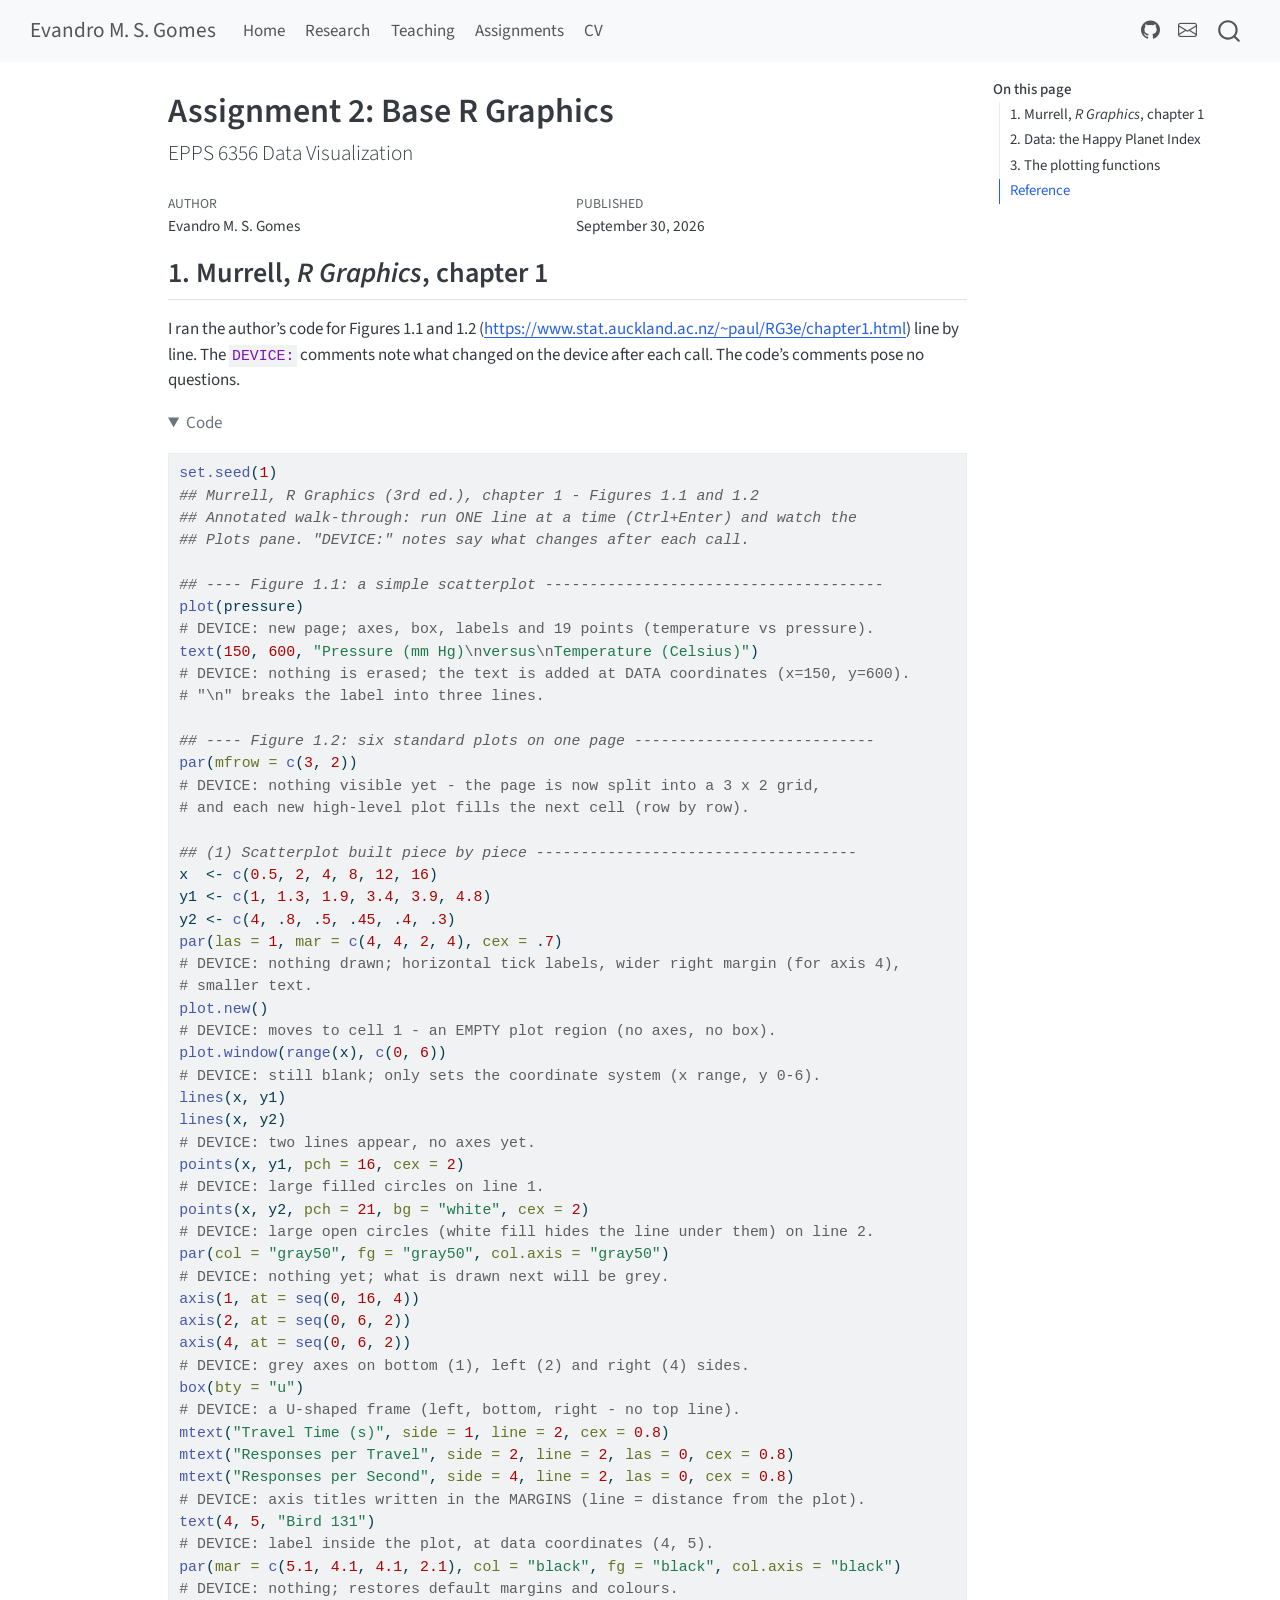
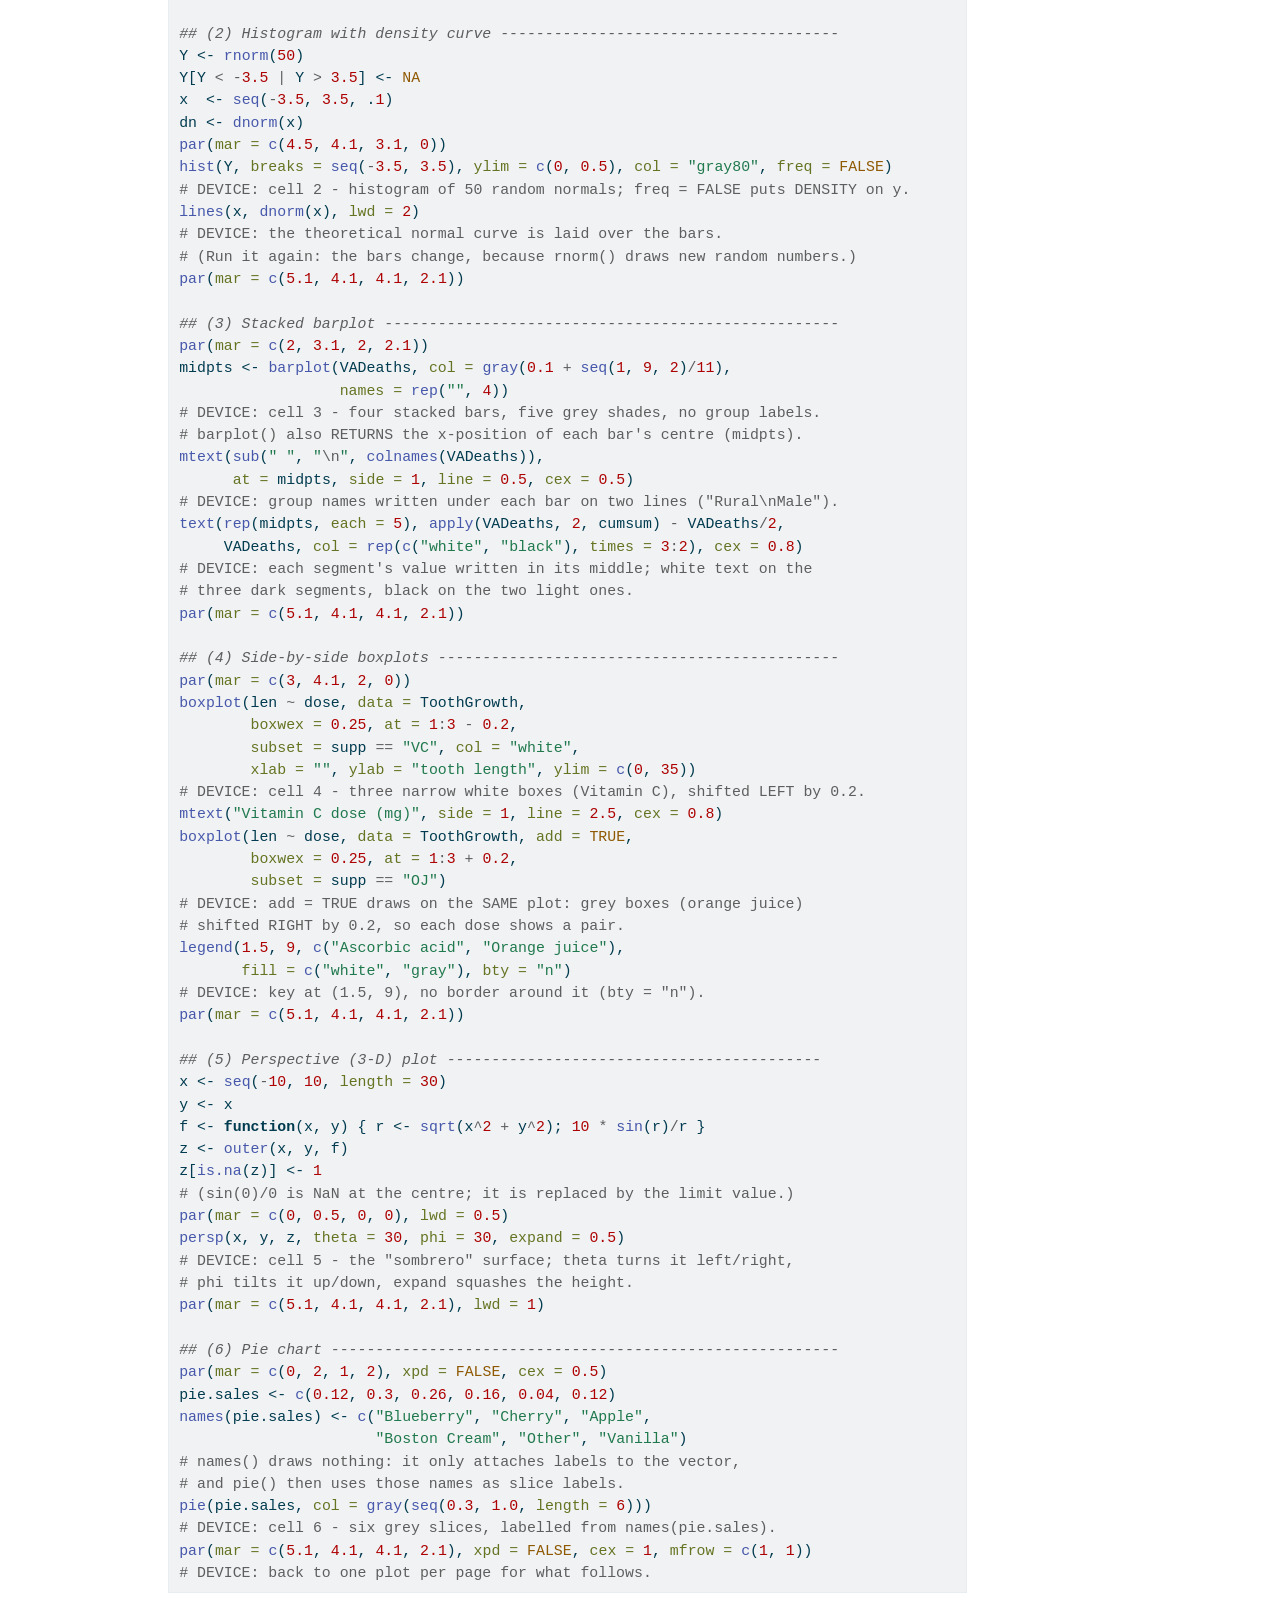
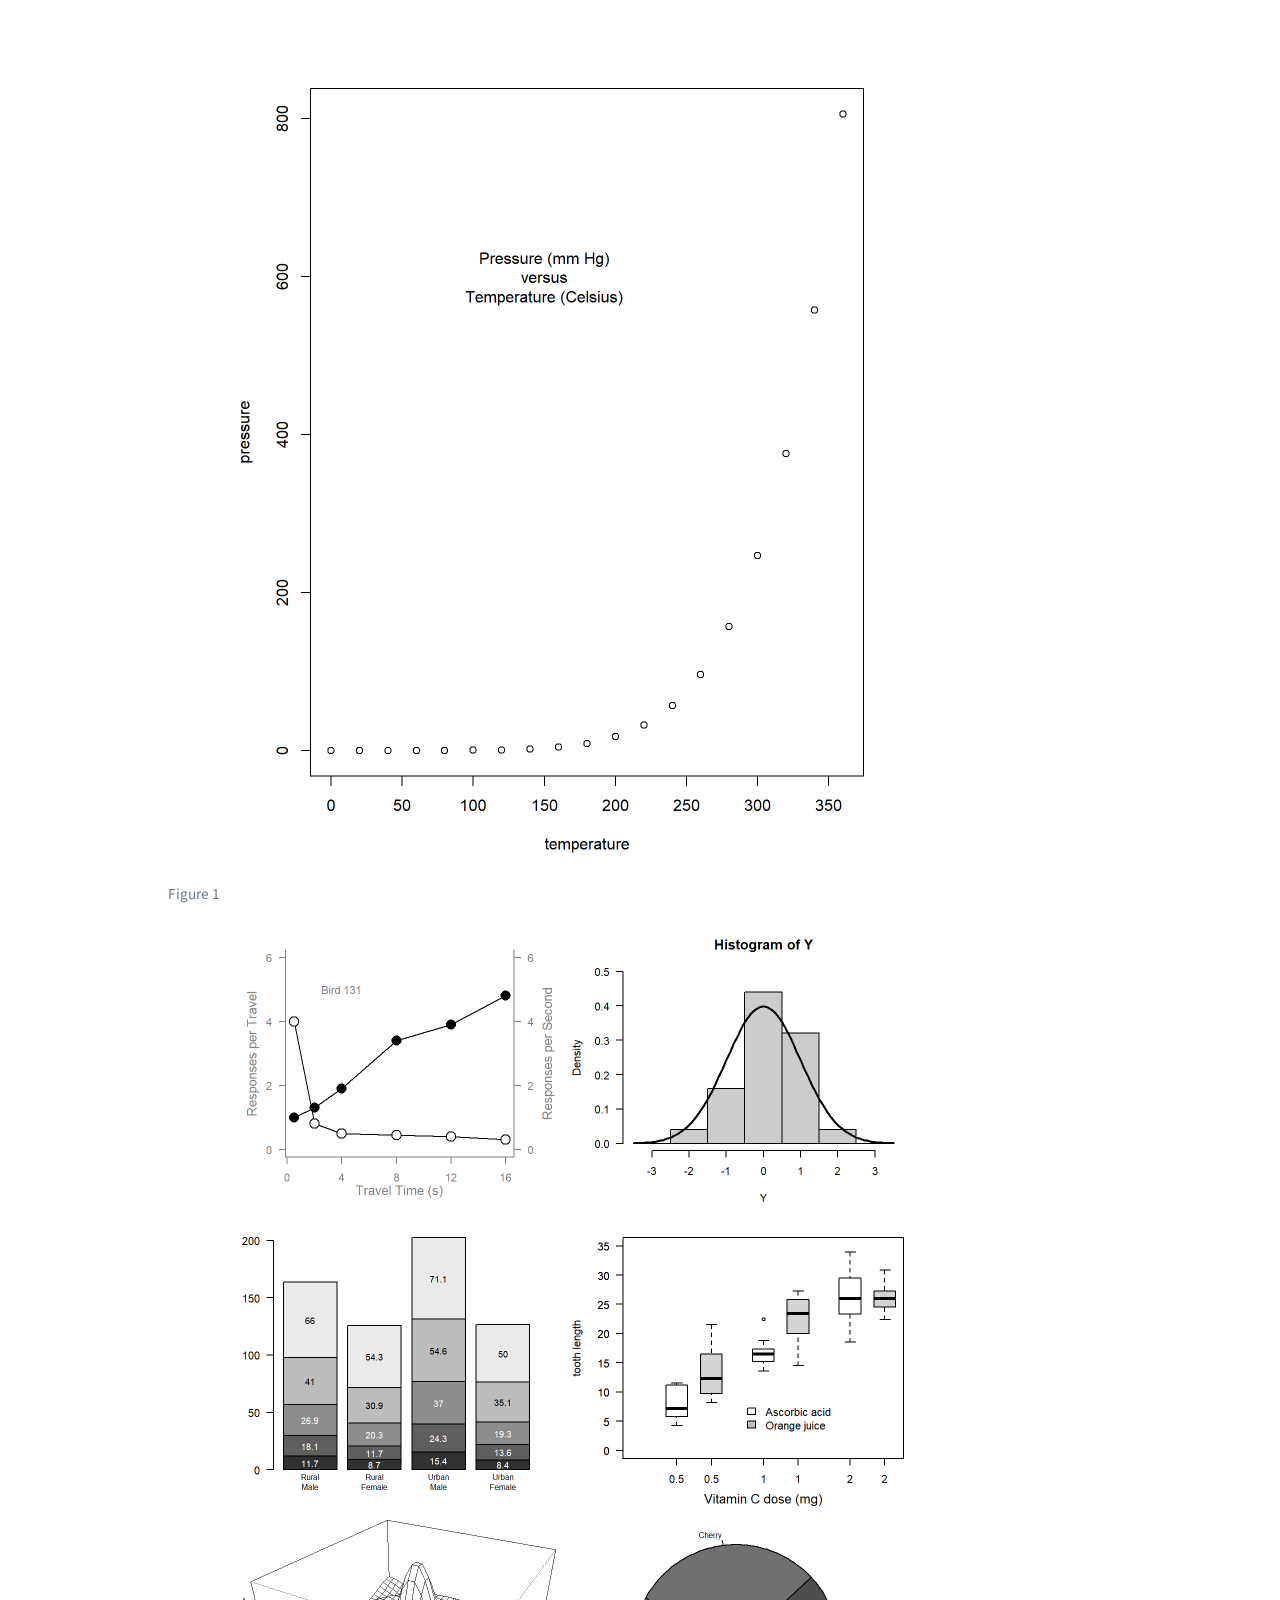
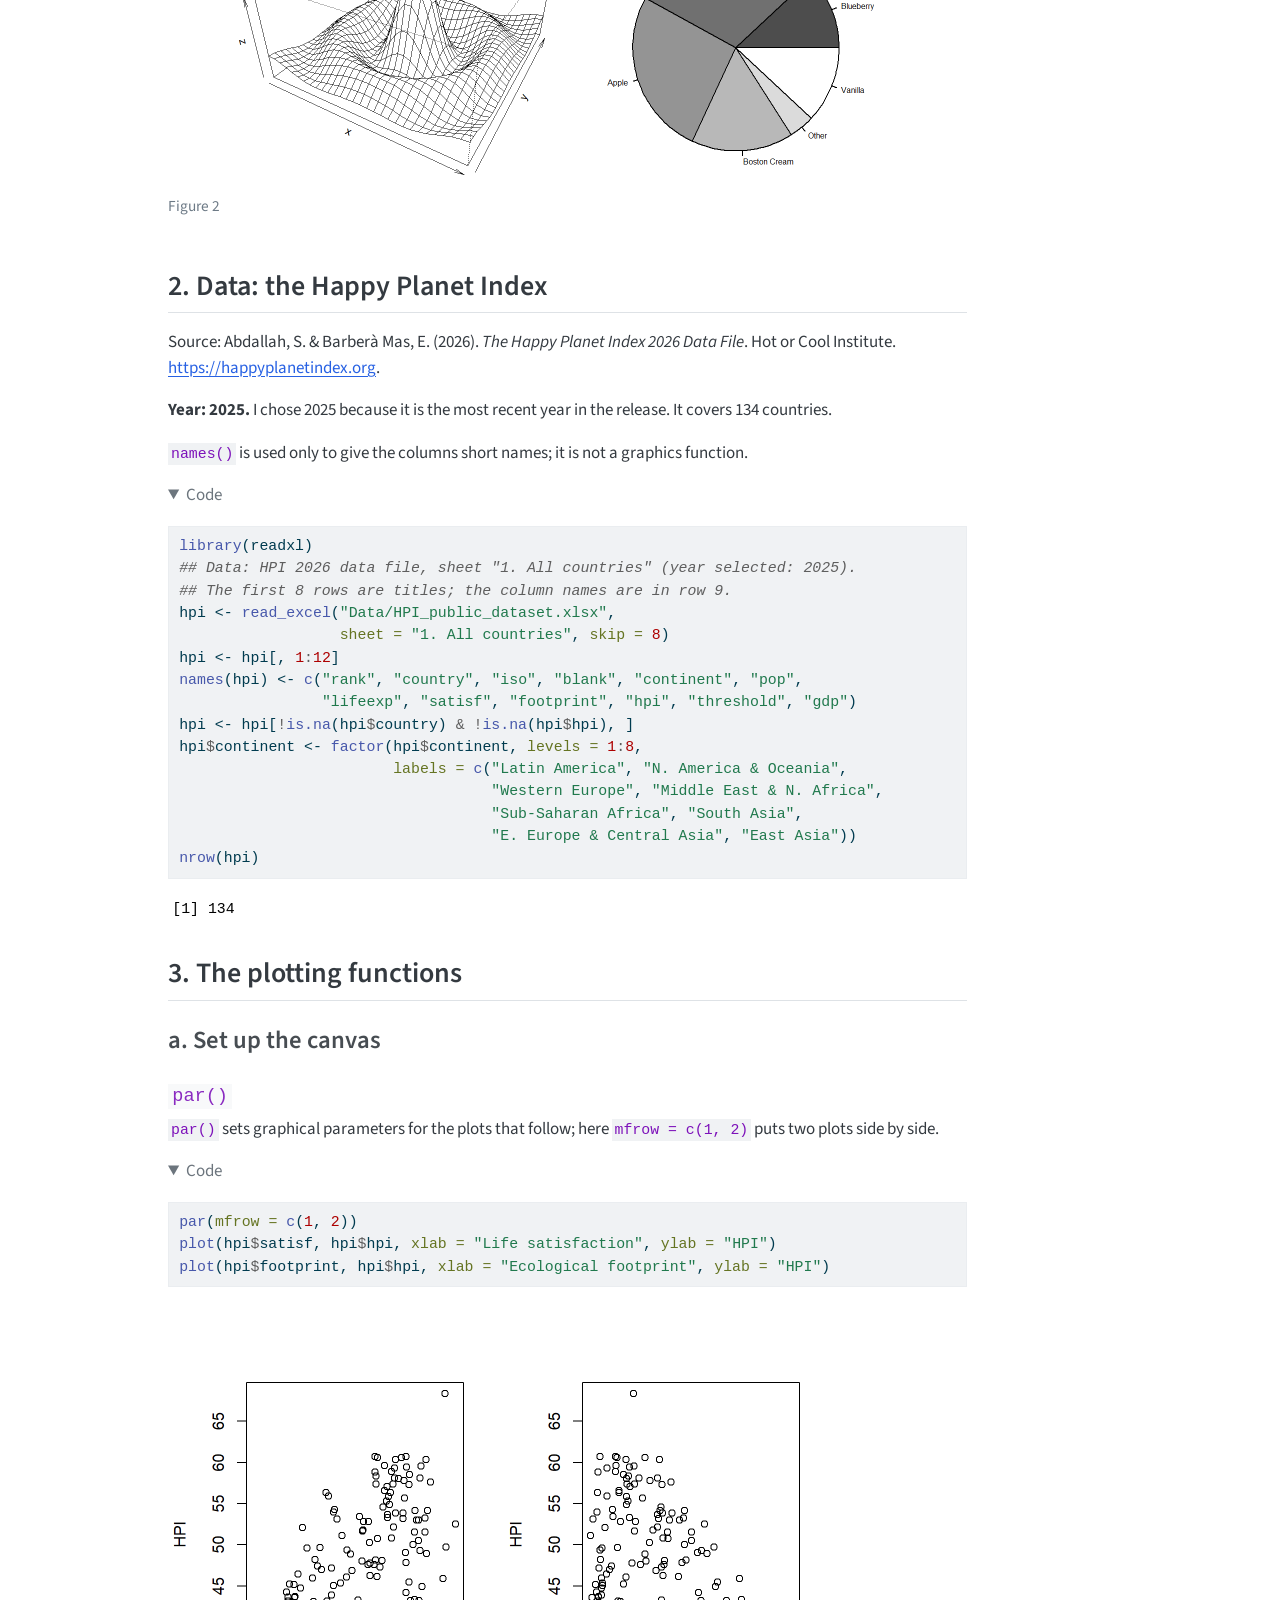
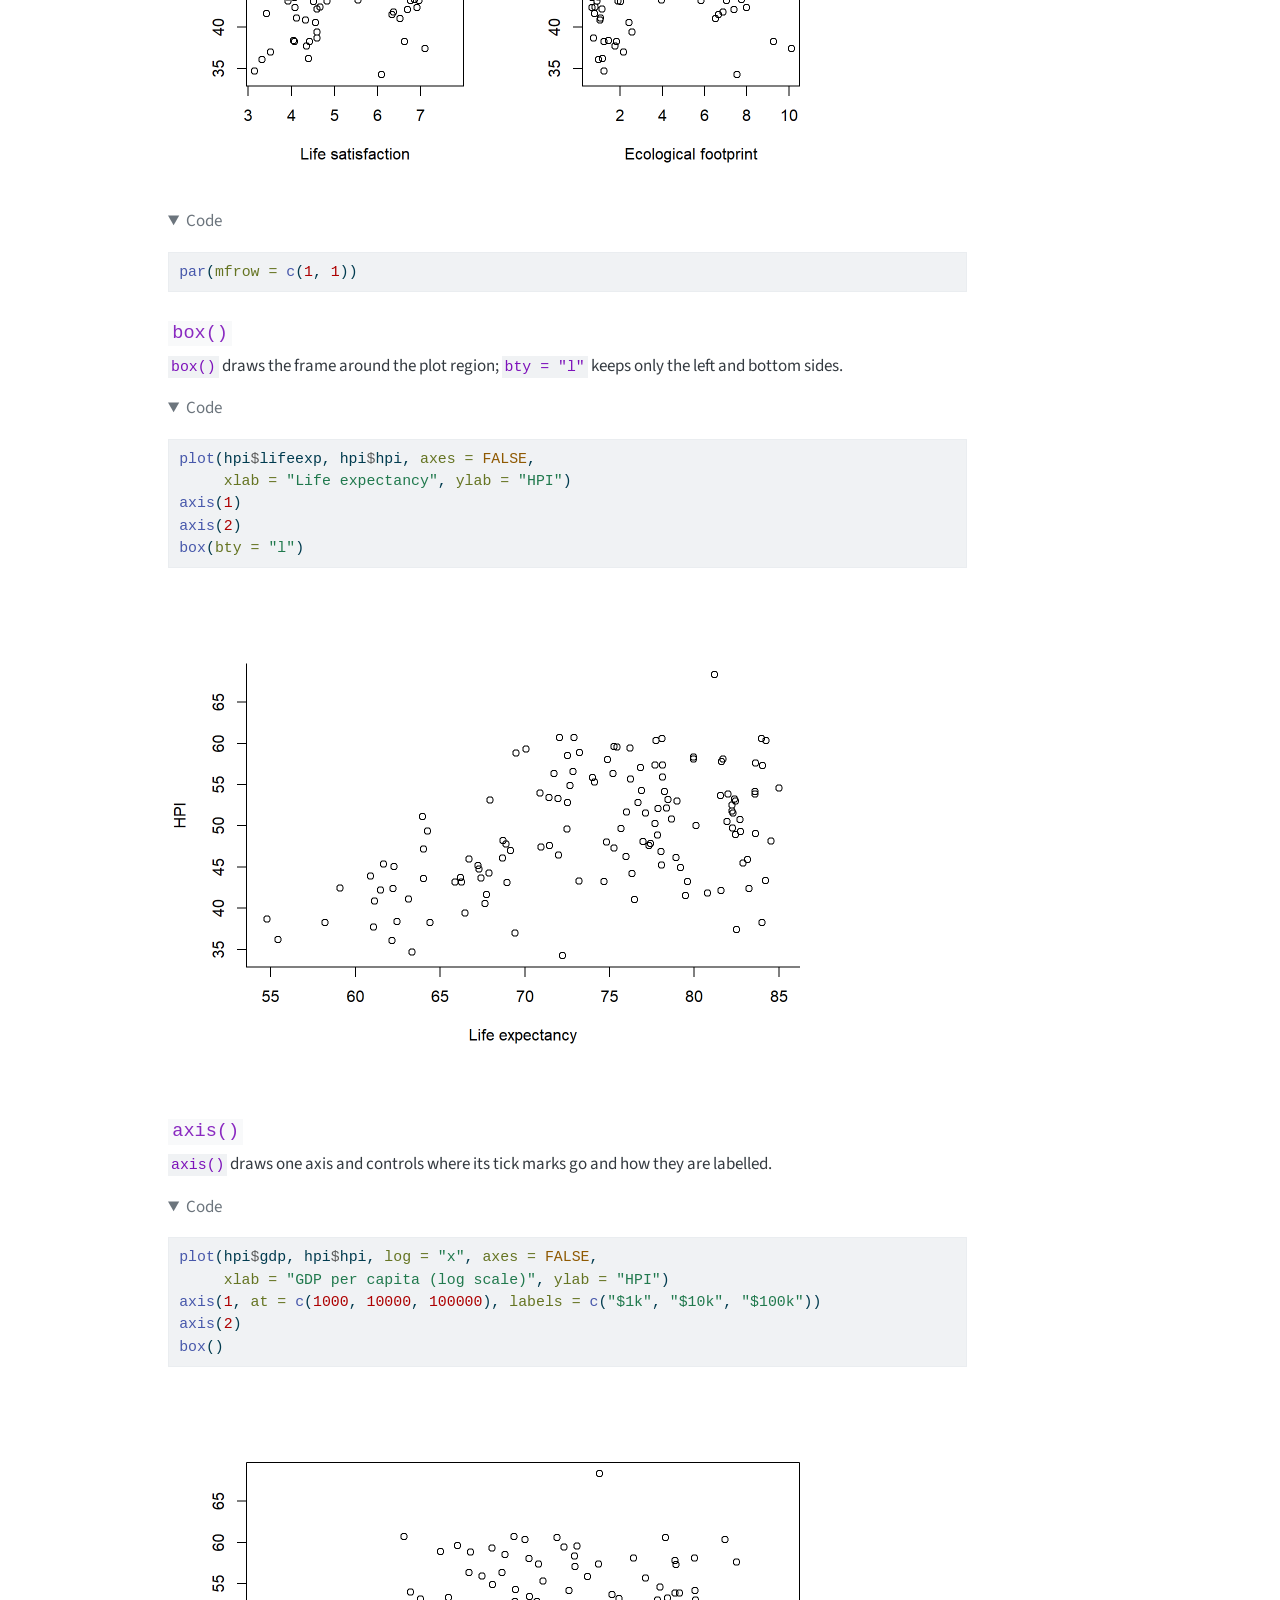
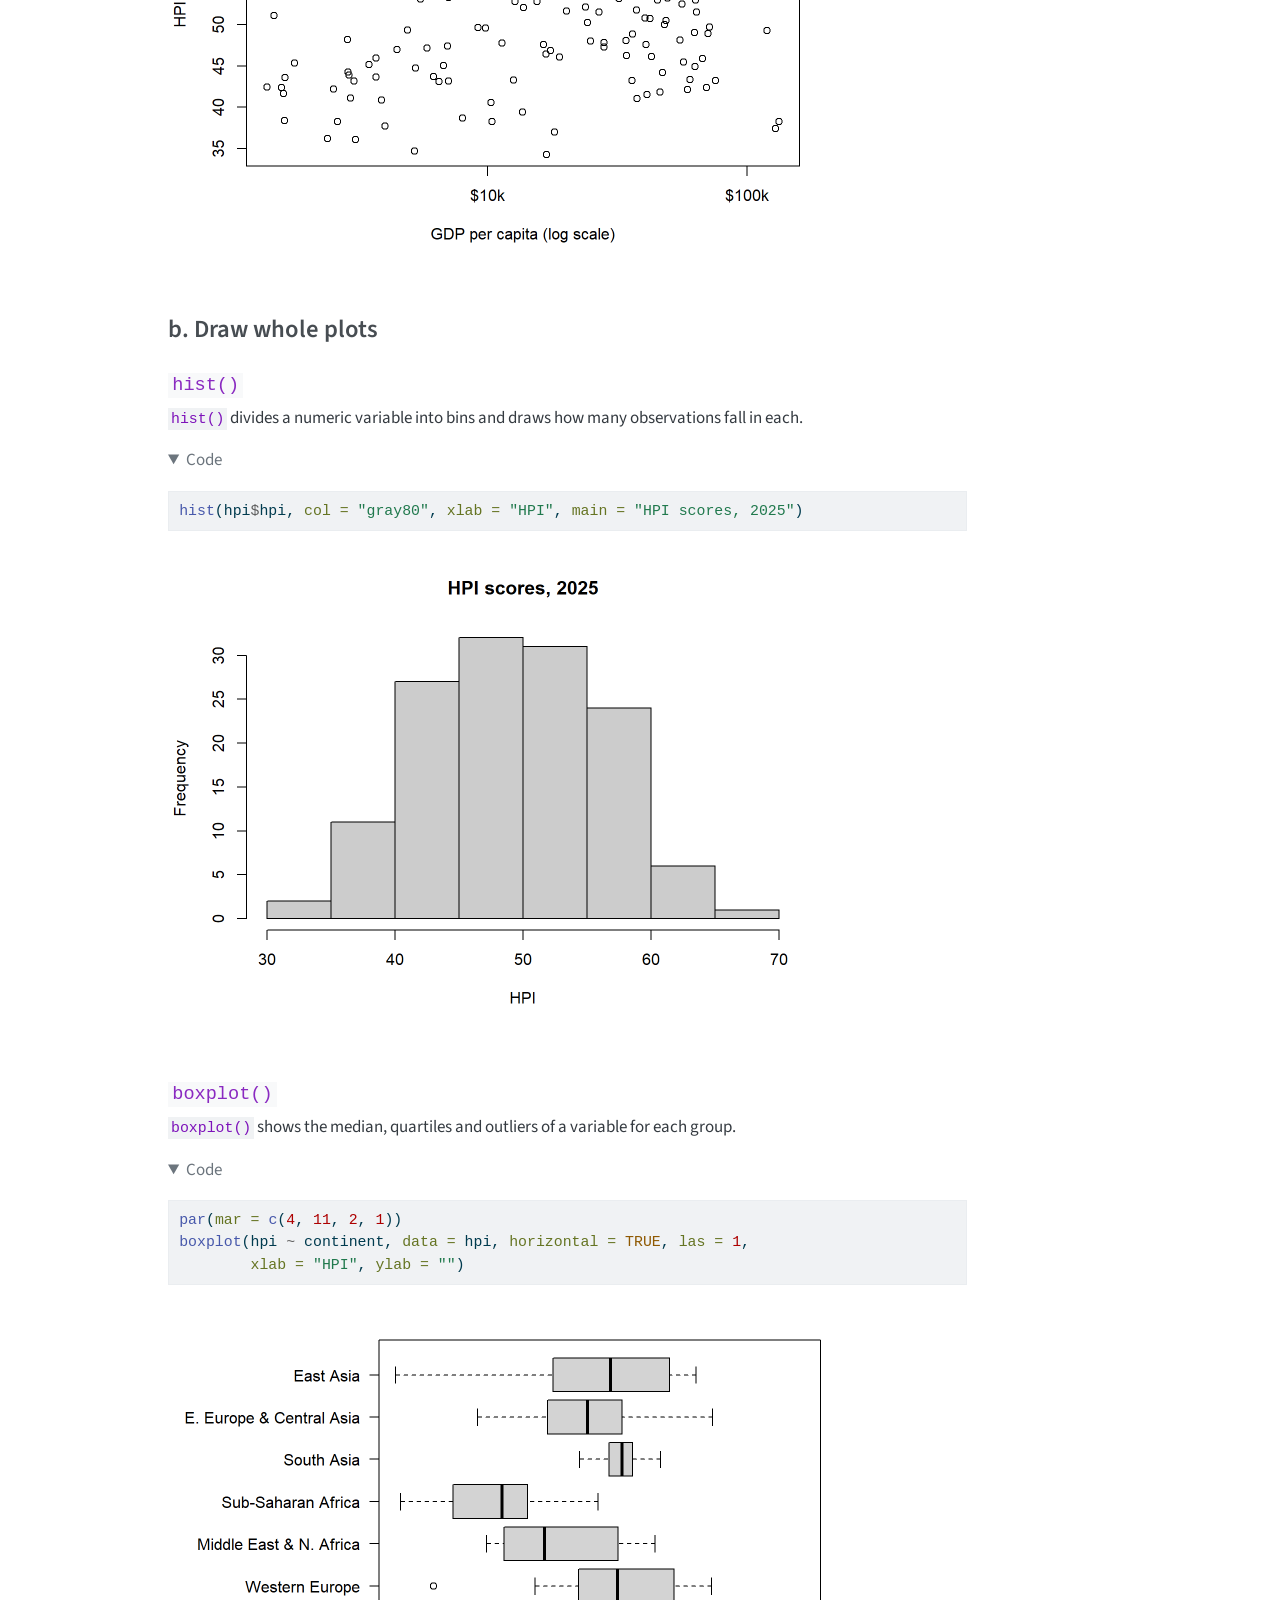
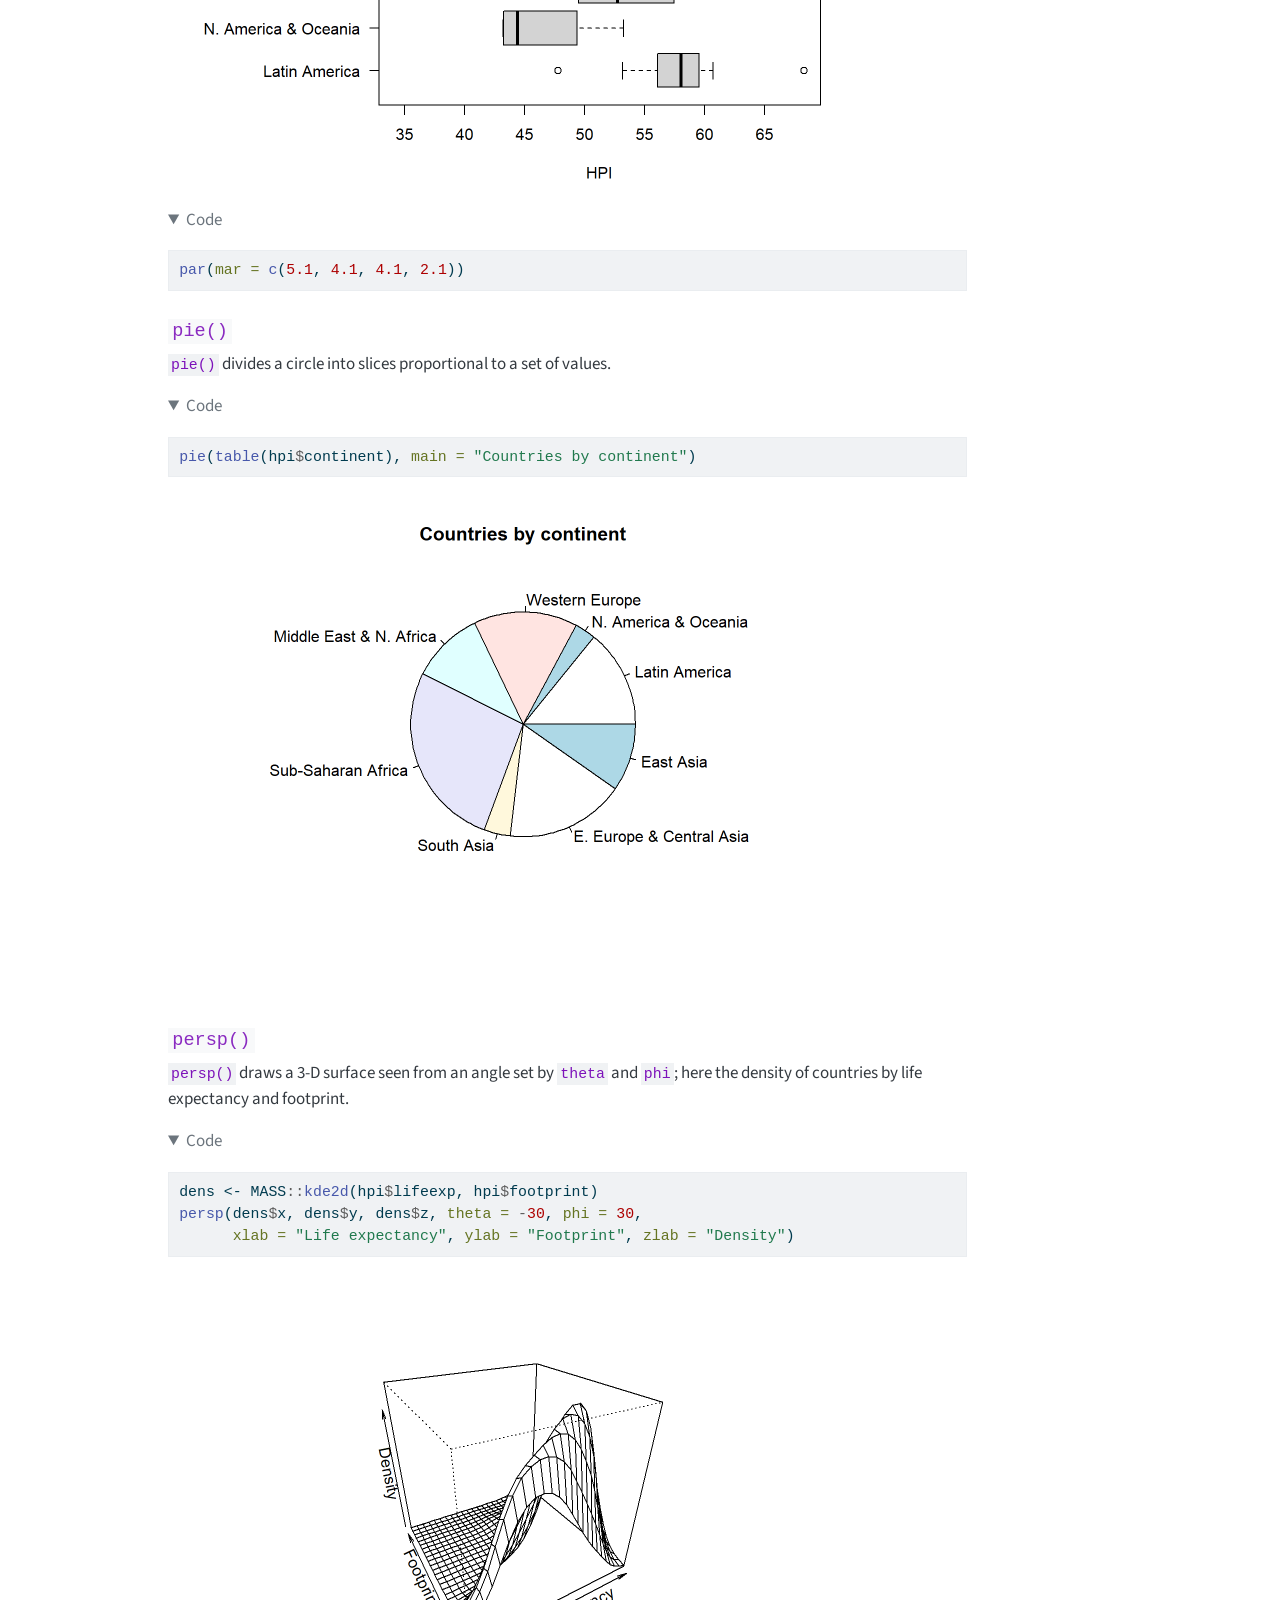
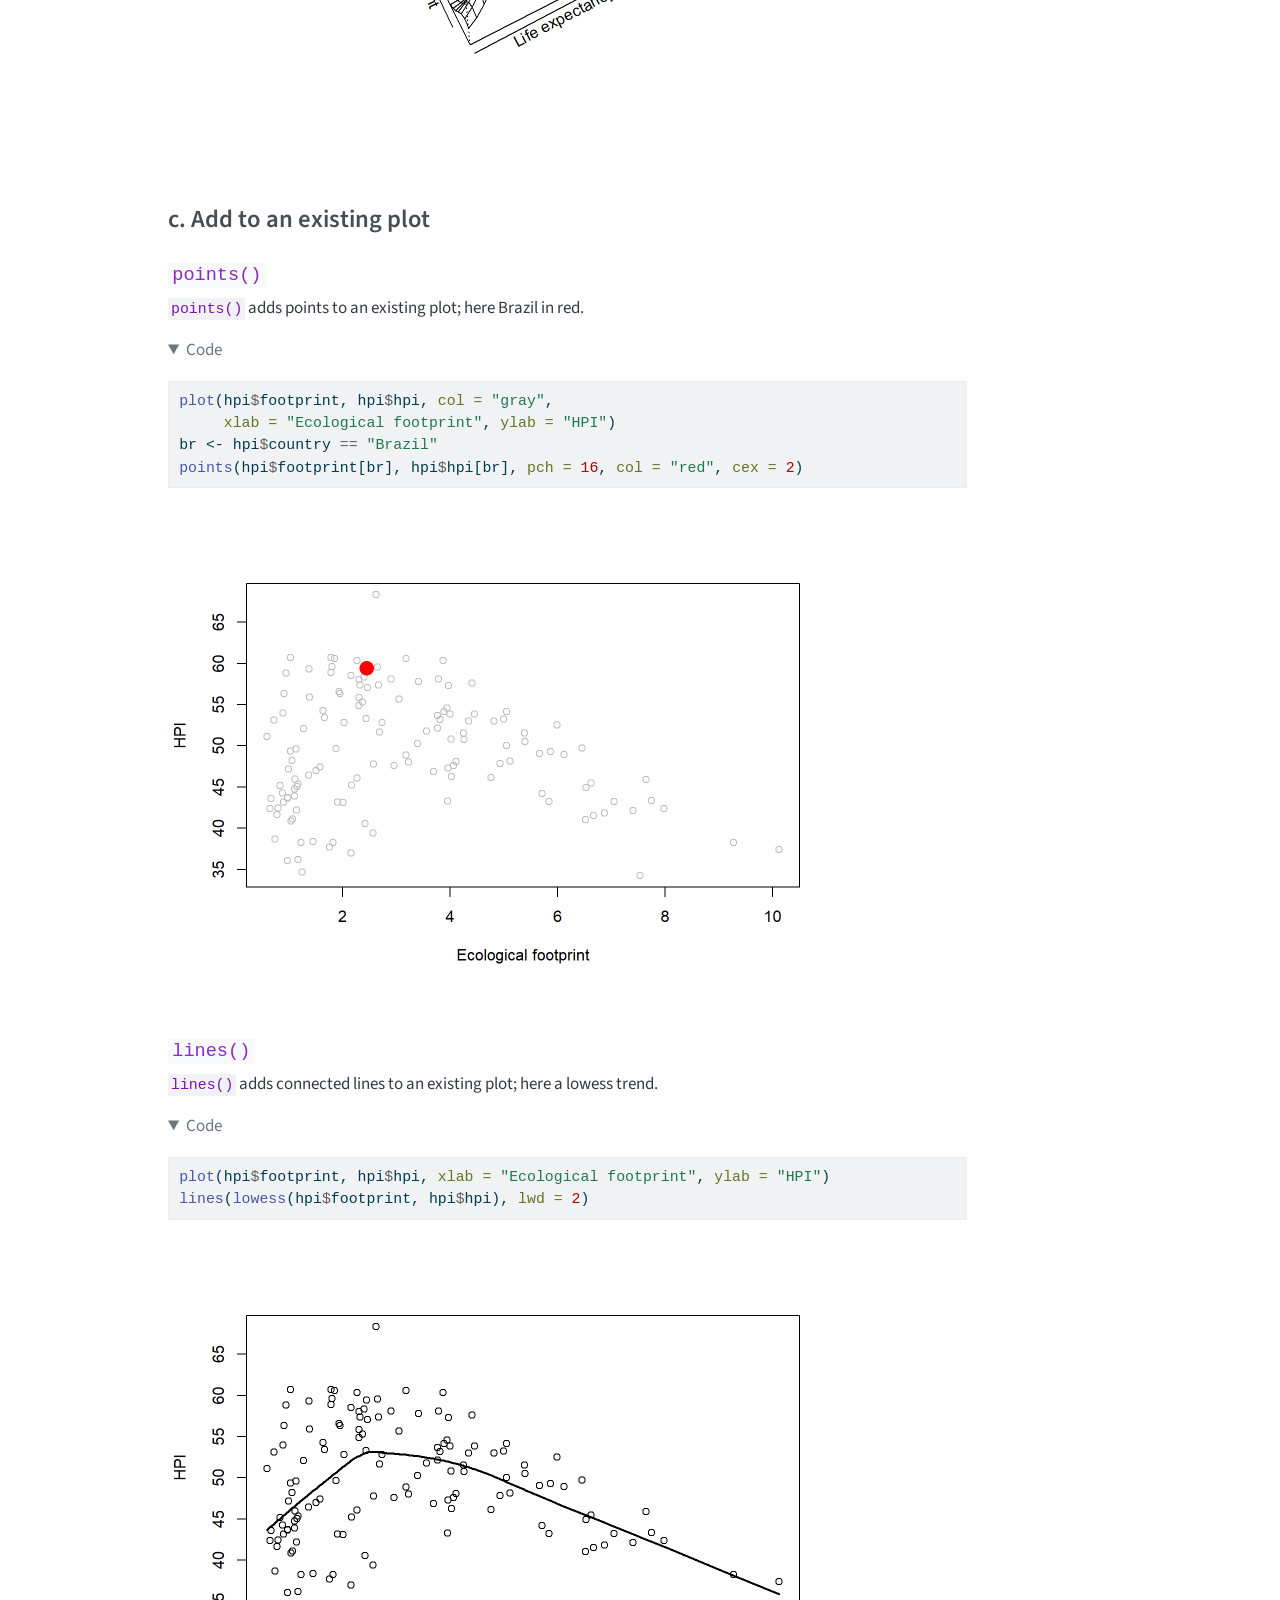
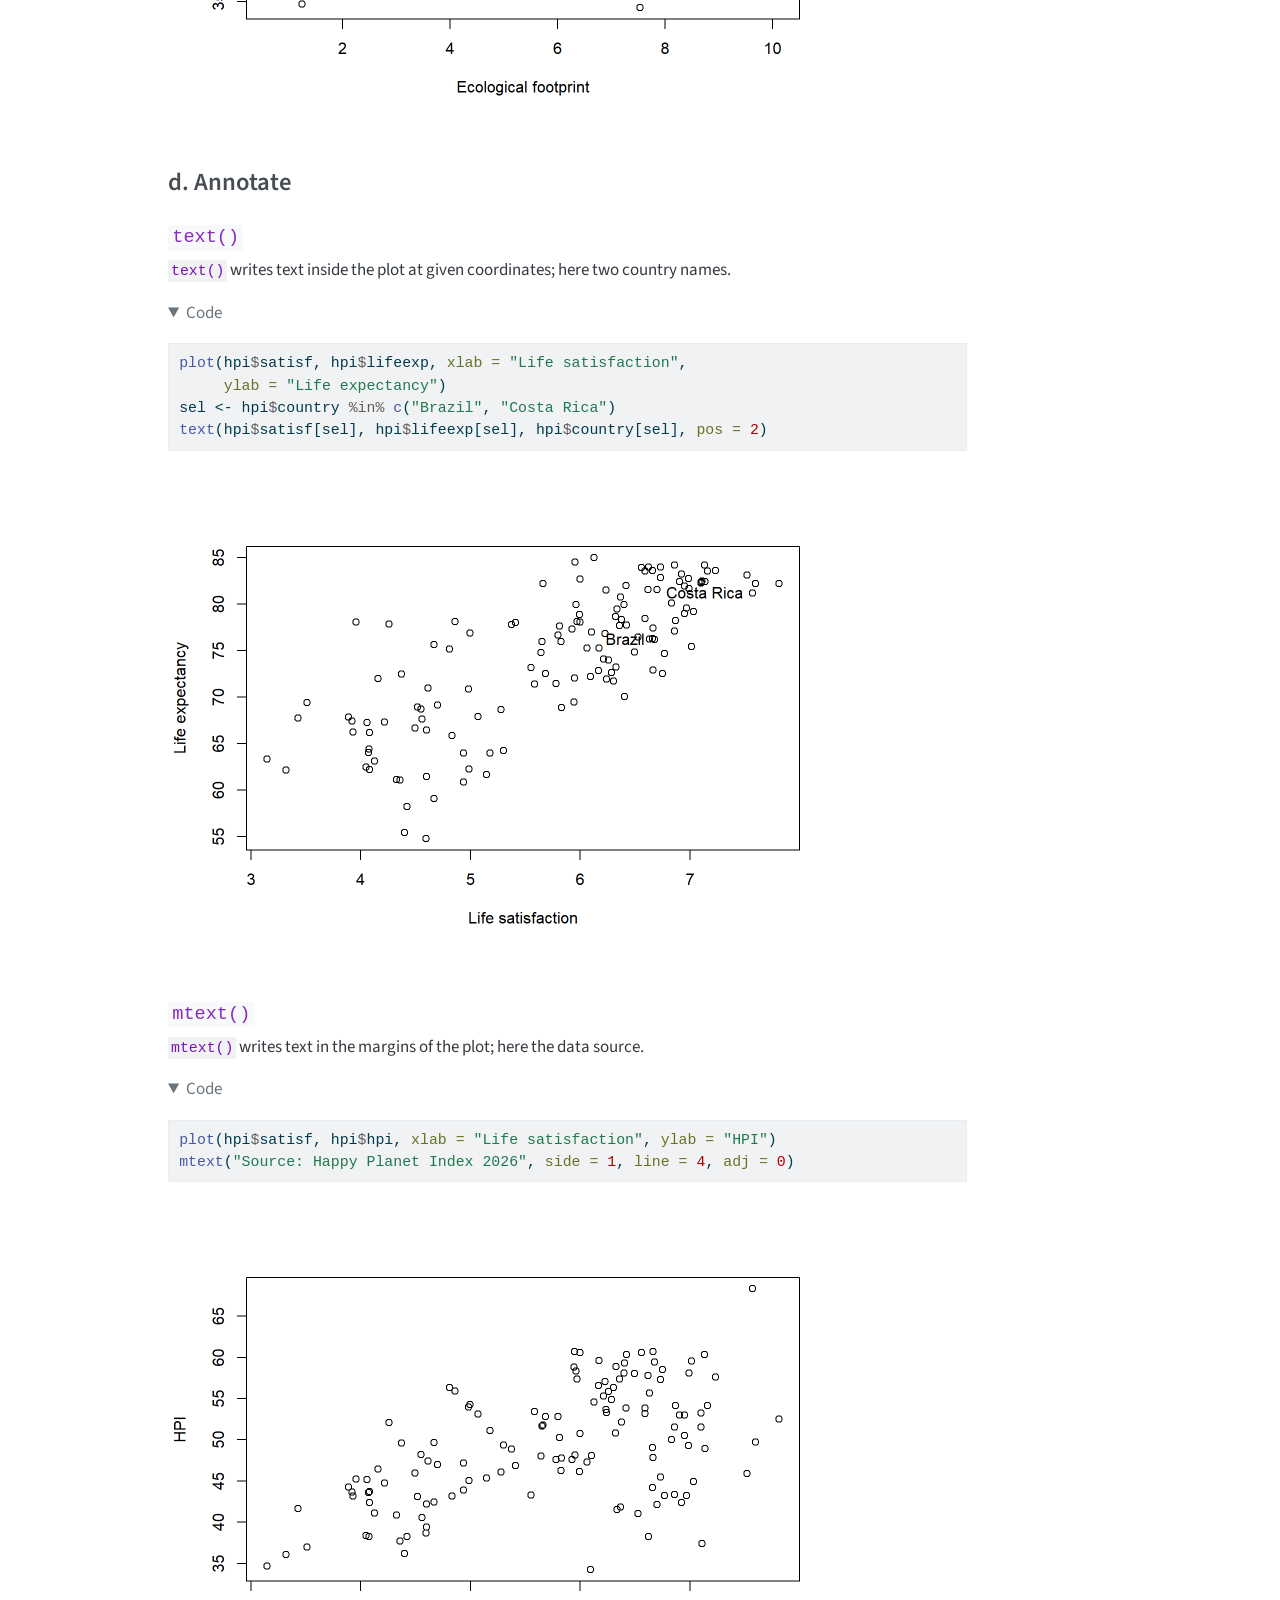
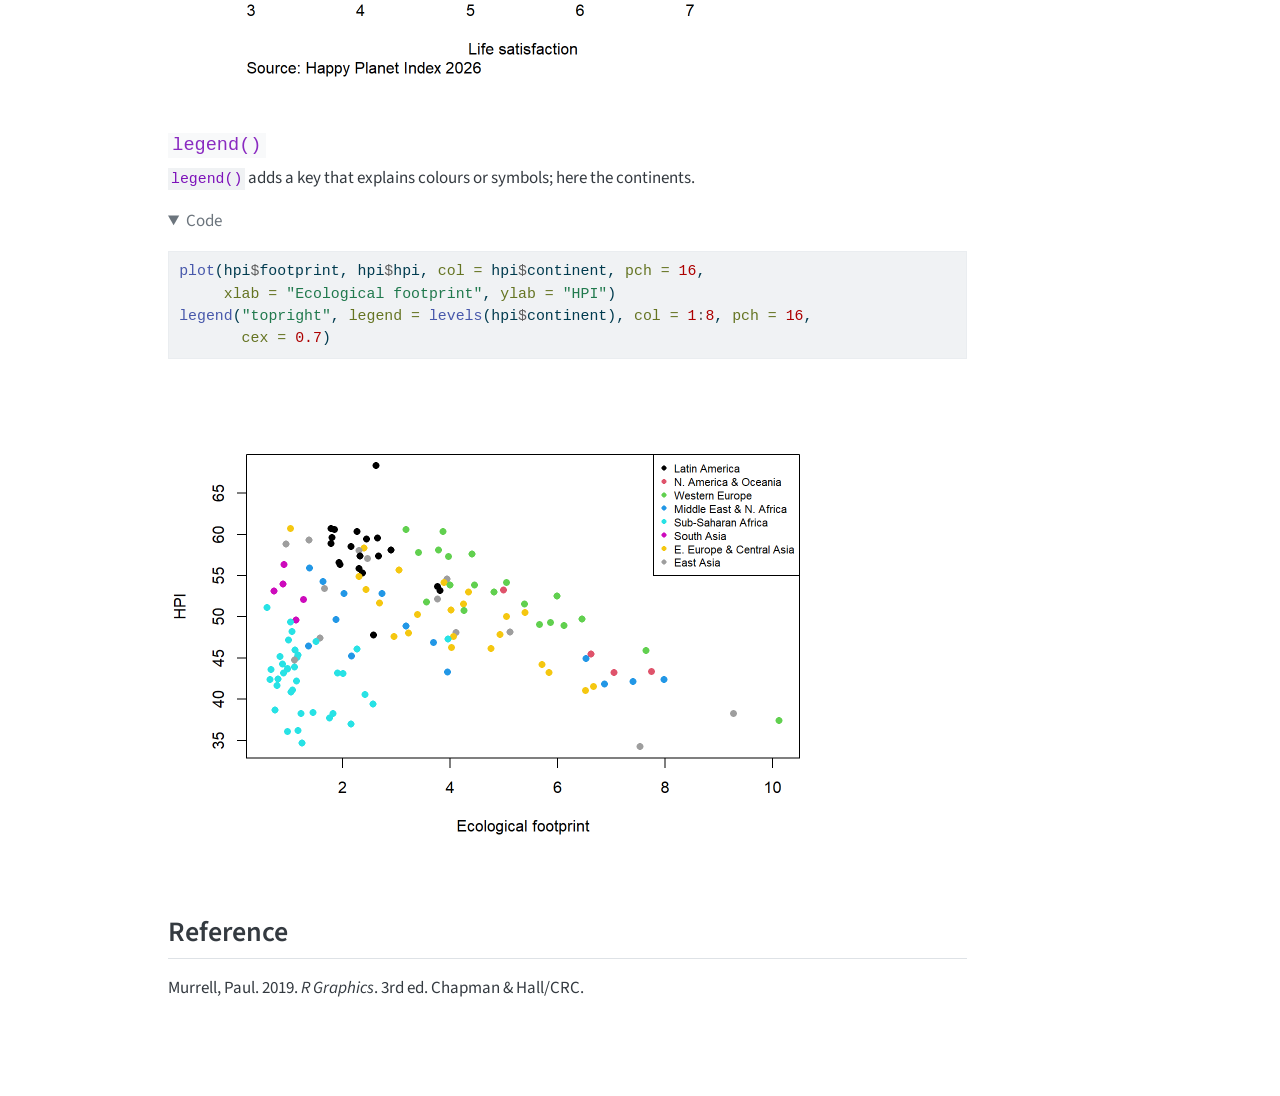
==== commit 48920a95: "Add Assignment 3, Part 1" ====
--- a/docs/assignment02.html
+++ b/docs/assignment02.html
@@ -7,7 +7,7 @@
 <meta name="viewport" content="width=device-width, initial-scale=1.0, user-scalable=yes">
 
 <meta name="author" content="Evandro M. S. Gomes">
-<meta name="dcterms.date" content="2026-09-23">
+<meta name="dcterms.date" content="2026-09-30">
 
 <title>Assignment 2: Base R Graphics – Evandro M. S. Gomes</title>
 <style>
@@ -195,7 +195,7 @@
 
 <header id="title-block-header" class="quarto-title-block default">
 <div class="quarto-title">
-<div class="quarto-title-block"><div><h1 class="title">Assignment 2: Base R Graphics</h1><button type="button" class="btn code-tools-button dropdown-toggle" id="quarto-code-tools-menu" data-bs-toggle="dropdown" aria-expanded="false"><i class="bi"></i> Code</button><ul class="dropdown-menu dropdown-menu-end" aria-labelelledby="quarto-code-tools-menu"><li><a id="quarto-show-all-code" class="dropdown-item" href="javascript:void(0)" role="button">Show All Code</a></li><li><a id="quarto-hide-all-code" class="dropdown-item" href="javascript:void(0)" role="button">Hide All Code</a></li><li><hr class="dropdown-divider"></li><li><a id="quarto-view-source" class="dropdown-item" href="javascript:void(0)" role="button">View Source</a></li></ul></div></div>
+<h1 class="title">Assignment 2: Base R Graphics</h1>
 <p class="subtitle lead">EPPS 6356 Data Visualization</p>
 </div>
 
@@ -213,7 +213,7 @@
     <div>
     <div class="quarto-title-meta-heading">Published</div>
     <div class="quarto-title-meta-contents">
-      <p class="date">September 23, 2026</p>
+      <p class="date">September 30, 2026</p>
     </div>
   </div>
   
@@ -666,8 +666,6 @@
 <p>Murrell, Paul. 2019. <em>R Graphics</em>. 3rd ed.&nbsp;Chapman &amp; Hall/CRC.</p>
 
 
-<!-- -->
-
 </section>
 
 </main> <!-- /main -->
@@ -741,57 +739,6 @@
         container: window.document.getElementById('quarto-embedded-source-code-modal')
       });
       clipboardModal.on('success', onCopySuccess);
-    }
-    const viewSource = window.document.getElementById('quarto-view-source') ||
-                       window.document.getElementById('quarto-code-tools-source');
-    if (viewSource) {
-      const sourceUrl = viewSource.getAttribute("data-quarto-source-url");
-      viewSource.addEventListener("click", function(e) {
-        if (sourceUrl) {
-          // rstudio viewer pane
-          if (/\bcapabilities=\b/.test(window.location)) {
-            window.open(sourceUrl);
-          } else {
-            window.location.href = sourceUrl;
-          }
-        } else {
-          const modal = new bootstrap.Modal(document.getElementById('quarto-embedded-source-code-modal'));
-          modal.show();
-        }
-        return false;
-      });
-    }
-    function toggleCodeHandler(show) {
-      return function(e) {
-        const detailsSrc = window.document.querySelectorAll(".cell > details > .sourceCode");
-        for (let i=0; i<detailsSrc.length; i++) {
-          const details = detailsSrc[i].parentElement;
-          if (show) {
-            details.open = true;
-          } else {
-            details.removeAttribute("open");
-          }
-        }
-        const cellCodeDivs = window.document.querySelectorAll(".cell > .sourceCode");
-        const fromCls = show ? "hidden" : "unhidden";
-        const toCls = show ? "unhidden" : "hidden";
-        for (let i=0; i<cellCodeDivs.length; i++) {
-          const codeDiv = cellCodeDivs[i];
-          if (codeDiv.classList.contains(fromCls)) {
-            codeDiv.classList.remove(fromCls);
-            codeDiv.classList.add(toCls);
-          } 
-        }
-        return false;
-      }
-    }
-    const hideAllCode = window.document.getElementById("quarto-hide-all-code");
-    if (hideAllCode) {
-      hideAllCode.addEventListener("click", toggleCodeHandler(false));
-    }
-    const showAllCode = window.document.getElementById("quarto-show-all-code");
-    if (showAllCode) {
-      showAllCode.addEventListener("click", toggleCodeHandler(true));
     }
       var localhostRegex = new RegExp(/^(?:http|https):\/\/localhost\:?[0-9]*\//);
       var mailtoRegex = new RegExp(/^mailto:/);
@@ -1121,344 +1068,7 @@
       }
     }
   });
-  </script><div class="modal fade" id="quarto-embedded-source-code-modal" tabindex="-1" aria-labelledby="quarto-embedded-source-code-modal-label" aria-hidden="true"><div class="modal-dialog modal-dialog-scrollable"><div class="modal-content"><div class="modal-header"><h5 class="modal-title" id="quarto-embedded-source-code-modal-label">Source Code</h5><button class="btn-close" data-bs-dismiss="modal"></button></div><div class="modal-body"><div class="">
-<div class="code-copy-outer-scaffold"><div class="sourceCode" id="cb18" data-shortcodes="false"><pre class="sourceCode markdown code-with-copy"><code class="sourceCode markdown"><span id="cb18-1"><a href="#cb18-1" aria-hidden="true" tabindex="-1"></a><span class="co">---</span></span>
-<span id="cb18-2"><a href="#cb18-2" aria-hidden="true" tabindex="-1"></a><span class="an">title:</span><span class="co"> "Assignment 2: Base R Graphics"</span></span>
-<span id="cb18-3"><a href="#cb18-3" aria-hidden="true" tabindex="-1"></a><span class="an">subtitle:</span><span class="co"> "EPPS 6356 Data Visualization"</span></span>
-<span id="cb18-4"><a href="#cb18-4" aria-hidden="true" tabindex="-1"></a><span class="an">author:</span><span class="co"> "Evandro M. S. Gomes"</span></span>
-<span id="cb18-5"><a href="#cb18-5" aria-hidden="true" tabindex="-1"></a><span class="an">date:</span><span class="co"> today</span></span>
-<span id="cb18-6"><a href="#cb18-6" aria-hidden="true" tabindex="-1"></a><span class="an">format:</span></span>
-<span id="cb18-7"><a href="#cb18-7" aria-hidden="true" tabindex="-1"></a><span class="co">  html:</span></span>
-<span id="cb18-8"><a href="#cb18-8" aria-hidden="true" tabindex="-1"></a><span class="co">    code-fold: show</span></span>
-<span id="cb18-9"><a href="#cb18-9" aria-hidden="true" tabindex="-1"></a><span class="co">    toc: true</span></span>
-<span id="cb18-10"><a href="#cb18-10" aria-hidden="true" tabindex="-1"></a><span class="an">execute:</span></span>
-<span id="cb18-11"><a href="#cb18-11" aria-hidden="true" tabindex="-1"></a><span class="co">  warning: false</span></span>
-<span id="cb18-12"><a href="#cb18-12" aria-hidden="true" tabindex="-1"></a><span class="co">  message: false</span></span>
-<span id="cb18-13"><a href="#cb18-13" aria-hidden="true" tabindex="-1"></a><span class="co">---</span></span>
-<span id="cb18-14"><a href="#cb18-14" aria-hidden="true" tabindex="-1"></a></span>
-<span id="cb18-15"><a href="#cb18-15" aria-hidden="true" tabindex="-1"></a><span class="fu">## 1. Murrell, *R Graphics*, chapter 1</span></span>
-<span id="cb18-16"><a href="#cb18-16" aria-hidden="true" tabindex="-1"></a></span>
-<span id="cb18-17"><a href="#cb18-17" aria-hidden="true" tabindex="-1"></a>I ran the author's code for Figures 1.1 and 1.2 (<span class="ot">&lt;https://www.stat.auckland.ac.nz/~paul/RG3e/chapter1.html&gt;</span>) line by line. The <span class="in">`DEVICE:`</span> comments note what changed on the device after each call. The code's comments pose no questions.</span>
-<span id="cb18-18"><a href="#cb18-18" aria-hidden="true" tabindex="-1"></a></span>
-<span id="cb18-21"><a href="#cb18-21" aria-hidden="true" tabindex="-1"></a><span class="in">```{r}</span></span>
-<span id="cb18-22"><a href="#cb18-22" aria-hidden="true" tabindex="-1"></a><span class="co">#| label: fig-murrell</span></span>
-<span id="cb18-23"><a href="#cb18-23" aria-hidden="true" tabindex="-1"></a><span class="co">#| fig-height: 9</span></span>
-<span id="cb18-24"><a href="#cb18-24" aria-hidden="true" tabindex="-1"></a><span class="co">#| fig-width: 7</span></span>
-<span id="cb18-25"><a href="#cb18-25" aria-hidden="true" tabindex="-1"></a><span class="fu">set.seed</span>(<span class="dv">1</span>)</span>
-<span id="cb18-26"><a href="#cb18-26" aria-hidden="true" tabindex="-1"></a><span class="do">## Murrell, R Graphics (3rd ed.), chapter 1 - Figures 1.1 and 1.2</span></span>
-<span id="cb18-27"><a href="#cb18-27" aria-hidden="true" tabindex="-1"></a><span class="do">## Annotated walk-through: run ONE line at a time (Ctrl+Enter) and watch the</span></span>
-<span id="cb18-28"><a href="#cb18-28" aria-hidden="true" tabindex="-1"></a><span class="do">## Plots pane. "DEVICE:" notes say what changes after each call.</span></span>
-<span id="cb18-29"><a href="#cb18-29" aria-hidden="true" tabindex="-1"></a></span>
-<span id="cb18-30"><a href="#cb18-30" aria-hidden="true" tabindex="-1"></a><span class="do">## ---- Figure 1.1: a simple scatterplot --------------------------------------</span></span>
-<span id="cb18-31"><a href="#cb18-31" aria-hidden="true" tabindex="-1"></a><span class="fu">plot</span>(pressure)</span>
-<span id="cb18-32"><a href="#cb18-32" aria-hidden="true" tabindex="-1"></a><span class="co"># DEVICE: new page; axes, box, labels and 19 points (temperature vs pressure).</span></span>
-<span id="cb18-33"><a href="#cb18-33" aria-hidden="true" tabindex="-1"></a><span class="fu">text</span>(<span class="dv">150</span>, <span class="dv">600</span>, <span class="st">"Pressure (mm Hg)</span><span class="sc">\n</span><span class="st">versus</span><span class="sc">\n</span><span class="st">Temperature (Celsius)"</span>)</span>
-<span id="cb18-34"><a href="#cb18-34" aria-hidden="true" tabindex="-1"></a><span class="co"># DEVICE: nothing is erased; the text is added at DATA coordinates (x=150, y=600).</span></span>
-<span id="cb18-35"><a href="#cb18-35" aria-hidden="true" tabindex="-1"></a><span class="co"># "\n" breaks the label into three lines.</span></span>
-<span id="cb18-36"><a href="#cb18-36" aria-hidden="true" tabindex="-1"></a></span>
-<span id="cb18-37"><a href="#cb18-37" aria-hidden="true" tabindex="-1"></a><span class="do">## ---- Figure 1.2: six standard plots on one page ---------------------------</span></span>
-<span id="cb18-38"><a href="#cb18-38" aria-hidden="true" tabindex="-1"></a><span class="fu">par</span>(<span class="at">mfrow =</span> <span class="fu">c</span>(<span class="dv">3</span>, <span class="dv">2</span>))</span>
-<span id="cb18-39"><a href="#cb18-39" aria-hidden="true" tabindex="-1"></a><span class="co"># DEVICE: nothing visible yet - the page is now split into a 3 x 2 grid,</span></span>
-<span id="cb18-40"><a href="#cb18-40" aria-hidden="true" tabindex="-1"></a><span class="co"># and each new high-level plot fills the next cell (row by row).</span></span>
-<span id="cb18-41"><a href="#cb18-41" aria-hidden="true" tabindex="-1"></a></span>
-<span id="cb18-42"><a href="#cb18-42" aria-hidden="true" tabindex="-1"></a><span class="do">## (1) Scatterplot built piece by piece ------------------------------------</span></span>
-<span id="cb18-43"><a href="#cb18-43" aria-hidden="true" tabindex="-1"></a>x  <span class="ot">&lt;-</span> <span class="fu">c</span>(<span class="fl">0.5</span>, <span class="dv">2</span>, <span class="dv">4</span>, <span class="dv">8</span>, <span class="dv">12</span>, <span class="dv">16</span>)</span>
-<span id="cb18-44"><a href="#cb18-44" aria-hidden="true" tabindex="-1"></a>y1 <span class="ot">&lt;-</span> <span class="fu">c</span>(<span class="dv">1</span>, <span class="fl">1.3</span>, <span class="fl">1.9</span>, <span class="fl">3.4</span>, <span class="fl">3.9</span>, <span class="fl">4.8</span>)</span>
-<span id="cb18-45"><a href="#cb18-45" aria-hidden="true" tabindex="-1"></a>y2 <span class="ot">&lt;-</span> <span class="fu">c</span>(<span class="dv">4</span>, .<span class="dv">8</span>, .<span class="dv">5</span>, .<span class="dv">45</span>, .<span class="dv">4</span>, .<span class="dv">3</span>)</span>
-<span id="cb18-46"><a href="#cb18-46" aria-hidden="true" tabindex="-1"></a><span class="fu">par</span>(<span class="at">las =</span> <span class="dv">1</span>, <span class="at">mar =</span> <span class="fu">c</span>(<span class="dv">4</span>, <span class="dv">4</span>, <span class="dv">2</span>, <span class="dv">4</span>), <span class="at">cex =</span> .<span class="dv">7</span>)</span>
-<span id="cb18-47"><a href="#cb18-47" aria-hidden="true" tabindex="-1"></a><span class="co"># DEVICE: nothing drawn; horizontal tick labels, wider right margin (for axis 4),</span></span>
-<span id="cb18-48"><a href="#cb18-48" aria-hidden="true" tabindex="-1"></a><span class="co"># smaller text.</span></span>
-<span id="cb18-49"><a href="#cb18-49" aria-hidden="true" tabindex="-1"></a><span class="fu">plot.new</span>()</span>
-<span id="cb18-50"><a href="#cb18-50" aria-hidden="true" tabindex="-1"></a><span class="co"># DEVICE: moves to cell 1 - an EMPTY plot region (no axes, no box).</span></span>
-<span id="cb18-51"><a href="#cb18-51" aria-hidden="true" tabindex="-1"></a><span class="fu">plot.window</span>(<span class="fu">range</span>(x), <span class="fu">c</span>(<span class="dv">0</span>, <span class="dv">6</span>))</span>
-<span id="cb18-52"><a href="#cb18-52" aria-hidden="true" tabindex="-1"></a><span class="co"># DEVICE: still blank; only sets the coordinate system (x range, y 0-6).</span></span>
-<span id="cb18-53"><a href="#cb18-53" aria-hidden="true" tabindex="-1"></a><span class="fu">lines</span>(x, y1)</span>
-<span id="cb18-54"><a href="#cb18-54" aria-hidden="true" tabindex="-1"></a><span class="fu">lines</span>(x, y2)</span>
-<span id="cb18-55"><a href="#cb18-55" aria-hidden="true" tabindex="-1"></a><span class="co"># DEVICE: two lines appear, no axes yet.</span></span>
-<span id="cb18-56"><a href="#cb18-56" aria-hidden="true" tabindex="-1"></a><span class="fu">points</span>(x, y1, <span class="at">pch =</span> <span class="dv">16</span>, <span class="at">cex =</span> <span class="dv">2</span>)</span>
-<span id="cb18-57"><a href="#cb18-57" aria-hidden="true" tabindex="-1"></a><span class="co"># DEVICE: large filled circles on line 1.</span></span>
-<span id="cb18-58"><a href="#cb18-58" aria-hidden="true" tabindex="-1"></a><span class="fu">points</span>(x, y2, <span class="at">pch =</span> <span class="dv">21</span>, <span class="at">bg =</span> <span class="st">"white"</span>, <span class="at">cex =</span> <span class="dv">2</span>)</span>
-<span id="cb18-59"><a href="#cb18-59" aria-hidden="true" tabindex="-1"></a><span class="co"># DEVICE: large open circles (white fill hides the line under them) on line 2.</span></span>
-<span id="cb18-60"><a href="#cb18-60" aria-hidden="true" tabindex="-1"></a><span class="fu">par</span>(<span class="at">col =</span> <span class="st">"gray50"</span>, <span class="at">fg =</span> <span class="st">"gray50"</span>, <span class="at">col.axis =</span> <span class="st">"gray50"</span>)</span>
-<span id="cb18-61"><a href="#cb18-61" aria-hidden="true" tabindex="-1"></a><span class="co"># DEVICE: nothing yet; what is drawn next will be grey.</span></span>
-<span id="cb18-62"><a href="#cb18-62" aria-hidden="true" tabindex="-1"></a><span class="fu">axis</span>(<span class="dv">1</span>, <span class="at">at =</span> <span class="fu">seq</span>(<span class="dv">0</span>, <span class="dv">16</span>, <span class="dv">4</span>))</span>
-<span id="cb18-63"><a href="#cb18-63" aria-hidden="true" tabindex="-1"></a><span class="fu">axis</span>(<span class="dv">2</span>, <span class="at">at =</span> <span class="fu">seq</span>(<span class="dv">0</span>, <span class="dv">6</span>, <span class="dv">2</span>))</span>
-<span id="cb18-64"><a href="#cb18-64" aria-hidden="true" tabindex="-1"></a><span class="fu">axis</span>(<span class="dv">4</span>, <span class="at">at =</span> <span class="fu">seq</span>(<span class="dv">0</span>, <span class="dv">6</span>, <span class="dv">2</span>))</span>
-<span id="cb18-65"><a href="#cb18-65" aria-hidden="true" tabindex="-1"></a><span class="co"># DEVICE: grey axes on bottom (1), left (2) and right (4) sides.</span></span>
-<span id="cb18-66"><a href="#cb18-66" aria-hidden="true" tabindex="-1"></a><span class="fu">box</span>(<span class="at">bty =</span> <span class="st">"u"</span>)</span>
-<span id="cb18-67"><a href="#cb18-67" aria-hidden="true" tabindex="-1"></a><span class="co"># DEVICE: a U-shaped frame (left, bottom, right - no top line).</span></span>
-<span id="cb18-68"><a href="#cb18-68" aria-hidden="true" tabindex="-1"></a><span class="fu">mtext</span>(<span class="st">"Travel Time (s)"</span>, <span class="at">side =</span> <span class="dv">1</span>, <span class="at">line =</span> <span class="dv">2</span>, <span class="at">cex =</span> <span class="fl">0.8</span>)</span>
-<span id="cb18-69"><a href="#cb18-69" aria-hidden="true" tabindex="-1"></a><span class="fu">mtext</span>(<span class="st">"Responses per Travel"</span>, <span class="at">side =</span> <span class="dv">2</span>, <span class="at">line =</span> <span class="dv">2</span>, <span class="at">las =</span> <span class="dv">0</span>, <span class="at">cex =</span> <span class="fl">0.8</span>)</span>
-<span id="cb18-70"><a href="#cb18-70" aria-hidden="true" tabindex="-1"></a><span class="fu">mtext</span>(<span class="st">"Responses per Second"</span>, <span class="at">side =</span> <span class="dv">4</span>, <span class="at">line =</span> <span class="dv">2</span>, <span class="at">las =</span> <span class="dv">0</span>, <span class="at">cex =</span> <span class="fl">0.8</span>)</span>
-<span id="cb18-71"><a href="#cb18-71" aria-hidden="true" tabindex="-1"></a><span class="co"># DEVICE: axis titles written in the MARGINS (line = distance from the plot).</span></span>
-<span id="cb18-72"><a href="#cb18-72" aria-hidden="true" tabindex="-1"></a><span class="fu">text</span>(<span class="dv">4</span>, <span class="dv">5</span>, <span class="st">"Bird 131"</span>)</span>
-<span id="cb18-73"><a href="#cb18-73" aria-hidden="true" tabindex="-1"></a><span class="co"># DEVICE: label inside the plot, at data coordinates (4, 5).</span></span>
-<span id="cb18-74"><a href="#cb18-74" aria-hidden="true" tabindex="-1"></a><span class="fu">par</span>(<span class="at">mar =</span> <span class="fu">c</span>(<span class="fl">5.1</span>, <span class="fl">4.1</span>, <span class="fl">4.1</span>, <span class="fl">2.1</span>), <span class="at">col =</span> <span class="st">"black"</span>, <span class="at">fg =</span> <span class="st">"black"</span>, <span class="at">col.axis =</span> <span class="st">"black"</span>)</span>
-<span id="cb18-75"><a href="#cb18-75" aria-hidden="true" tabindex="-1"></a><span class="co"># DEVICE: nothing; restores default margins and colours.</span></span>
-<span id="cb18-76"><a href="#cb18-76" aria-hidden="true" tabindex="-1"></a></span>
-<span id="cb18-77"><a href="#cb18-77" aria-hidden="true" tabindex="-1"></a><span class="do">## (2) Histogram with density curve --------------------------------------</span></span>
-<span id="cb18-78"><a href="#cb18-78" aria-hidden="true" tabindex="-1"></a>Y <span class="ot">&lt;-</span> <span class="fu">rnorm</span>(<span class="dv">50</span>)</span>
-<span id="cb18-79"><a href="#cb18-79" aria-hidden="true" tabindex="-1"></a>Y[Y <span class="sc">&lt;</span> <span class="sc">-</span><span class="fl">3.5</span> <span class="sc">|</span> Y <span class="sc">&gt;</span> <span class="fl">3.5</span>] <span class="ot">&lt;-</span> <span class="cn">NA</span></span>
-<span id="cb18-80"><a href="#cb18-80" aria-hidden="true" tabindex="-1"></a>x  <span class="ot">&lt;-</span> <span class="fu">seq</span>(<span class="sc">-</span><span class="fl">3.5</span>, <span class="fl">3.5</span>, .<span class="dv">1</span>)</span>
-<span id="cb18-81"><a href="#cb18-81" aria-hidden="true" tabindex="-1"></a>dn <span class="ot">&lt;-</span> <span class="fu">dnorm</span>(x)</span>
-<span id="cb18-82"><a href="#cb18-82" aria-hidden="true" tabindex="-1"></a><span class="fu">par</span>(<span class="at">mar =</span> <span class="fu">c</span>(<span class="fl">4.5</span>, <span class="fl">4.1</span>, <span class="fl">3.1</span>, <span class="dv">0</span>))</span>
-<span id="cb18-83"><a href="#cb18-83" aria-hidden="true" tabindex="-1"></a><span class="fu">hist</span>(Y, <span class="at">breaks =</span> <span class="fu">seq</span>(<span class="sc">-</span><span class="fl">3.5</span>, <span class="fl">3.5</span>), <span class="at">ylim =</span> <span class="fu">c</span>(<span class="dv">0</span>, <span class="fl">0.5</span>), <span class="at">col =</span> <span class="st">"gray80"</span>, <span class="at">freq =</span> <span class="cn">FALSE</span>)</span>
-<span id="cb18-84"><a href="#cb18-84" aria-hidden="true" tabindex="-1"></a><span class="co"># DEVICE: cell 2 - histogram of 50 random normals; freq = FALSE puts DENSITY on y.</span></span>
-<span id="cb18-85"><a href="#cb18-85" aria-hidden="true" tabindex="-1"></a><span class="fu">lines</span>(x, <span class="fu">dnorm</span>(x), <span class="at">lwd =</span> <span class="dv">2</span>)</span>
-<span id="cb18-86"><a href="#cb18-86" aria-hidden="true" tabindex="-1"></a><span class="co"># DEVICE: the theoretical normal curve is laid over the bars.</span></span>
-<span id="cb18-87"><a href="#cb18-87" aria-hidden="true" tabindex="-1"></a><span class="co"># (Run it again: the bars change, because rnorm() draws new random numbers.)</span></span>
-<span id="cb18-88"><a href="#cb18-88" aria-hidden="true" tabindex="-1"></a><span class="fu">par</span>(<span class="at">mar =</span> <span class="fu">c</span>(<span class="fl">5.1</span>, <span class="fl">4.1</span>, <span class="fl">4.1</span>, <span class="fl">2.1</span>))</span>
-<span id="cb18-89"><a href="#cb18-89" aria-hidden="true" tabindex="-1"></a></span>
-<span id="cb18-90"><a href="#cb18-90" aria-hidden="true" tabindex="-1"></a><span class="do">## (3) Stacked barplot ---------------------------------------------------</span></span>
-<span id="cb18-91"><a href="#cb18-91" aria-hidden="true" tabindex="-1"></a><span class="fu">par</span>(<span class="at">mar =</span> <span class="fu">c</span>(<span class="dv">2</span>, <span class="fl">3.1</span>, <span class="dv">2</span>, <span class="fl">2.1</span>))</span>
-<span id="cb18-92"><a href="#cb18-92" aria-hidden="true" tabindex="-1"></a>midpts <span class="ot">&lt;-</span> <span class="fu">barplot</span>(VADeaths, <span class="at">col =</span> <span class="fu">gray</span>(<span class="fl">0.1</span> <span class="sc">+</span> <span class="fu">seq</span>(<span class="dv">1</span>, <span class="dv">9</span>, <span class="dv">2</span>)<span class="sc">/</span><span class="dv">11</span>),</span>
-<span id="cb18-93"><a href="#cb18-93" aria-hidden="true" tabindex="-1"></a>                  <span class="at">names =</span> <span class="fu">rep</span>(<span class="st">""</span>, <span class="dv">4</span>))</span>
-<span id="cb18-94"><a href="#cb18-94" aria-hidden="true" tabindex="-1"></a><span class="co"># DEVICE: cell 3 - four stacked bars, five grey shades, no group labels.</span></span>
-<span id="cb18-95"><a href="#cb18-95" aria-hidden="true" tabindex="-1"></a><span class="co"># barplot() also RETURNS the x-position of each bar's centre (midpts).</span></span>
-<span id="cb18-96"><a href="#cb18-96" aria-hidden="true" tabindex="-1"></a><span class="fu">mtext</span>(<span class="fu">sub</span>(<span class="st">" "</span>, <span class="st">"</span><span class="sc">\n</span><span class="st">"</span>, <span class="fu">colnames</span>(VADeaths)),</span>
-<span id="cb18-97"><a href="#cb18-97" aria-hidden="true" tabindex="-1"></a>      <span class="at">at =</span> midpts, <span class="at">side =</span> <span class="dv">1</span>, <span class="at">line =</span> <span class="fl">0.5</span>, <span class="at">cex =</span> <span class="fl">0.5</span>)</span>
-<span id="cb18-98"><a href="#cb18-98" aria-hidden="true" tabindex="-1"></a><span class="co"># DEVICE: group names written under each bar on two lines ("Rural\nMale").</span></span>
-<span id="cb18-99"><a href="#cb18-99" aria-hidden="true" tabindex="-1"></a><span class="fu">text</span>(<span class="fu">rep</span>(midpts, <span class="at">each =</span> <span class="dv">5</span>), <span class="fu">apply</span>(VADeaths, <span class="dv">2</span>, cumsum) <span class="sc">-</span> VADeaths<span class="sc">/</span><span class="dv">2</span>,</span>
-<span id="cb18-100"><a href="#cb18-100" aria-hidden="true" tabindex="-1"></a>     VADeaths, <span class="at">col =</span> <span class="fu">rep</span>(<span class="fu">c</span>(<span class="st">"white"</span>, <span class="st">"black"</span>), <span class="at">times =</span> <span class="dv">3</span><span class="sc">:</span><span class="dv">2</span>), <span class="at">cex =</span> <span class="fl">0.8</span>)</span>
-<span id="cb18-101"><a href="#cb18-101" aria-hidden="true" tabindex="-1"></a><span class="co"># DEVICE: each segment's value written in its middle; white text on the</span></span>
-<span id="cb18-102"><a href="#cb18-102" aria-hidden="true" tabindex="-1"></a><span class="co"># three dark segments, black on the two light ones.</span></span>
-<span id="cb18-103"><a href="#cb18-103" aria-hidden="true" tabindex="-1"></a><span class="fu">par</span>(<span class="at">mar =</span> <span class="fu">c</span>(<span class="fl">5.1</span>, <span class="fl">4.1</span>, <span class="fl">4.1</span>, <span class="fl">2.1</span>))</span>
-<span id="cb18-104"><a href="#cb18-104" aria-hidden="true" tabindex="-1"></a></span>
-<span id="cb18-105"><a href="#cb18-105" aria-hidden="true" tabindex="-1"></a><span class="do">## (4) Side-by-side boxplots ---------------------------------------------</span></span>
-<span id="cb18-106"><a href="#cb18-106" aria-hidden="true" tabindex="-1"></a><span class="fu">par</span>(<span class="at">mar =</span> <span class="fu">c</span>(<span class="dv">3</span>, <span class="fl">4.1</span>, <span class="dv">2</span>, <span class="dv">0</span>))</span>
-<span id="cb18-107"><a href="#cb18-107" aria-hidden="true" tabindex="-1"></a><span class="fu">boxplot</span>(len <span class="sc">~</span> dose, <span class="at">data =</span> ToothGrowth,</span>
-<span id="cb18-108"><a href="#cb18-108" aria-hidden="true" tabindex="-1"></a>        <span class="at">boxwex =</span> <span class="fl">0.25</span>, <span class="at">at =</span> <span class="dv">1</span><span class="sc">:</span><span class="dv">3</span> <span class="sc">-</span> <span class="fl">0.2</span>,</span>
-<span id="cb18-109"><a href="#cb18-109" aria-hidden="true" tabindex="-1"></a>        <span class="at">subset =</span> supp <span class="sc">==</span> <span class="st">"VC"</span>, <span class="at">col =</span> <span class="st">"white"</span>,</span>
-<span id="cb18-110"><a href="#cb18-110" aria-hidden="true" tabindex="-1"></a>        <span class="at">xlab =</span> <span class="st">""</span>, <span class="at">ylab =</span> <span class="st">"tooth length"</span>, <span class="at">ylim =</span> <span class="fu">c</span>(<span class="dv">0</span>, <span class="dv">35</span>))</span>
-<span id="cb18-111"><a href="#cb18-111" aria-hidden="true" tabindex="-1"></a><span class="co"># DEVICE: cell 4 - three narrow white boxes (Vitamin C), shifted LEFT by 0.2.</span></span>
-<span id="cb18-112"><a href="#cb18-112" aria-hidden="true" tabindex="-1"></a><span class="fu">mtext</span>(<span class="st">"Vitamin C dose (mg)"</span>, <span class="at">side =</span> <span class="dv">1</span>, <span class="at">line =</span> <span class="fl">2.5</span>, <span class="at">cex =</span> <span class="fl">0.8</span>)</span>
-<span id="cb18-113"><a href="#cb18-113" aria-hidden="true" tabindex="-1"></a><span class="fu">boxplot</span>(len <span class="sc">~</span> dose, <span class="at">data =</span> ToothGrowth, <span class="at">add =</span> <span class="cn">TRUE</span>,</span>
-<span id="cb18-114"><a href="#cb18-114" aria-hidden="true" tabindex="-1"></a>        <span class="at">boxwex =</span> <span class="fl">0.25</span>, <span class="at">at =</span> <span class="dv">1</span><span class="sc">:</span><span class="dv">3</span> <span class="sc">+</span> <span class="fl">0.2</span>,</span>
-<span id="cb18-115"><a href="#cb18-115" aria-hidden="true" tabindex="-1"></a>        <span class="at">subset =</span> supp <span class="sc">==</span> <span class="st">"OJ"</span>)</span>
-<span id="cb18-116"><a href="#cb18-116" aria-hidden="true" tabindex="-1"></a><span class="co"># DEVICE: add = TRUE draws on the SAME plot: grey boxes (orange juice)</span></span>
-<span id="cb18-117"><a href="#cb18-117" aria-hidden="true" tabindex="-1"></a><span class="co"># shifted RIGHT by 0.2, so each dose shows a pair.</span></span>
-<span id="cb18-118"><a href="#cb18-118" aria-hidden="true" tabindex="-1"></a><span class="fu">legend</span>(<span class="fl">1.5</span>, <span class="dv">9</span>, <span class="fu">c</span>(<span class="st">"Ascorbic acid"</span>, <span class="st">"Orange juice"</span>),</span>
-<span id="cb18-119"><a href="#cb18-119" aria-hidden="true" tabindex="-1"></a>       <span class="at">fill =</span> <span class="fu">c</span>(<span class="st">"white"</span>, <span class="st">"gray"</span>), <span class="at">bty =</span> <span class="st">"n"</span>)</span>
-<span id="cb18-120"><a href="#cb18-120" aria-hidden="true" tabindex="-1"></a><span class="co"># DEVICE: key at (1.5, 9), no border around it (bty = "n").</span></span>
-<span id="cb18-121"><a href="#cb18-121" aria-hidden="true" tabindex="-1"></a><span class="fu">par</span>(<span class="at">mar =</span> <span class="fu">c</span>(<span class="fl">5.1</span>, <span class="fl">4.1</span>, <span class="fl">4.1</span>, <span class="fl">2.1</span>))</span>
-<span id="cb18-122"><a href="#cb18-122" aria-hidden="true" tabindex="-1"></a></span>
-<span id="cb18-123"><a href="#cb18-123" aria-hidden="true" tabindex="-1"></a><span class="do">## (5) Perspective (3-D) plot ------------------------------------------</span></span>
-<span id="cb18-124"><a href="#cb18-124" aria-hidden="true" tabindex="-1"></a>x <span class="ot">&lt;-</span> <span class="fu">seq</span>(<span class="sc">-</span><span class="dv">10</span>, <span class="dv">10</span>, <span class="at">length =</span> <span class="dv">30</span>)</span>
-<span id="cb18-125"><a href="#cb18-125" aria-hidden="true" tabindex="-1"></a>y <span class="ot">&lt;-</span> x</span>
-<span id="cb18-126"><a href="#cb18-126" aria-hidden="true" tabindex="-1"></a>f <span class="ot">&lt;-</span> <span class="cf">function</span>(x, y) { r <span class="ot">&lt;-</span> <span class="fu">sqrt</span>(x<span class="sc">^</span><span class="dv">2</span> <span class="sc">+</span> y<span class="sc">^</span><span class="dv">2</span>); <span class="dv">10</span> <span class="sc">*</span> <span class="fu">sin</span>(r)<span class="sc">/</span>r }</span>
-<span id="cb18-127"><a href="#cb18-127" aria-hidden="true" tabindex="-1"></a>z <span class="ot">&lt;-</span> <span class="fu">outer</span>(x, y, f)</span>
-<span id="cb18-128"><a href="#cb18-128" aria-hidden="true" tabindex="-1"></a>z[<span class="fu">is.na</span>(z)] <span class="ot">&lt;-</span> <span class="dv">1</span></span>
-<span id="cb18-129"><a href="#cb18-129" aria-hidden="true" tabindex="-1"></a><span class="co"># (sin(0)/0 is NaN at the centre; it is replaced by the limit value.)</span></span>
-<span id="cb18-130"><a href="#cb18-130" aria-hidden="true" tabindex="-1"></a><span class="fu">par</span>(<span class="at">mar =</span> <span class="fu">c</span>(<span class="dv">0</span>, <span class="fl">0.5</span>, <span class="dv">0</span>, <span class="dv">0</span>), <span class="at">lwd =</span> <span class="fl">0.5</span>)</span>
-<span id="cb18-131"><a href="#cb18-131" aria-hidden="true" tabindex="-1"></a><span class="fu">persp</span>(x, y, z, <span class="at">theta =</span> <span class="dv">30</span>, <span class="at">phi =</span> <span class="dv">30</span>, <span class="at">expand =</span> <span class="fl">0.5</span>)</span>
-<span id="cb18-132"><a href="#cb18-132" aria-hidden="true" tabindex="-1"></a><span class="co"># DEVICE: cell 5 - the "sombrero" surface; theta turns it left/right,</span></span>
-<span id="cb18-133"><a href="#cb18-133" aria-hidden="true" tabindex="-1"></a><span class="co"># phi tilts it up/down, expand squashes the height.</span></span>
-<span id="cb18-134"><a href="#cb18-134" aria-hidden="true" tabindex="-1"></a><span class="fu">par</span>(<span class="at">mar =</span> <span class="fu">c</span>(<span class="fl">5.1</span>, <span class="fl">4.1</span>, <span class="fl">4.1</span>, <span class="fl">2.1</span>), <span class="at">lwd =</span> <span class="dv">1</span>)</span>
-<span id="cb18-135"><a href="#cb18-135" aria-hidden="true" tabindex="-1"></a></span>
-<span id="cb18-136"><a href="#cb18-136" aria-hidden="true" tabindex="-1"></a><span class="do">## (6) Pie chart ---------------------------------------------------------</span></span>
-<span id="cb18-137"><a href="#cb18-137" aria-hidden="true" tabindex="-1"></a><span class="fu">par</span>(<span class="at">mar =</span> <span class="fu">c</span>(<span class="dv">0</span>, <span class="dv">2</span>, <span class="dv">1</span>, <span class="dv">2</span>), <span class="at">xpd =</span> <span class="cn">FALSE</span>, <span class="at">cex =</span> <span class="fl">0.5</span>)</span>
-<span id="cb18-138"><a href="#cb18-138" aria-hidden="true" tabindex="-1"></a>pie.sales <span class="ot">&lt;-</span> <span class="fu">c</span>(<span class="fl">0.12</span>, <span class="fl">0.3</span>, <span class="fl">0.26</span>, <span class="fl">0.16</span>, <span class="fl">0.04</span>, <span class="fl">0.12</span>)</span>
-<span id="cb18-139"><a href="#cb18-139" aria-hidden="true" tabindex="-1"></a><span class="fu">names</span>(pie.sales) <span class="ot">&lt;-</span> <span class="fu">c</span>(<span class="st">"Blueberry"</span>, <span class="st">"Cherry"</span>, <span class="st">"Apple"</span>,</span>
-<span id="cb18-140"><a href="#cb18-140" aria-hidden="true" tabindex="-1"></a>                      <span class="st">"Boston Cream"</span>, <span class="st">"Other"</span>, <span class="st">"Vanilla"</span>)</span>
-<span id="cb18-141"><a href="#cb18-141" aria-hidden="true" tabindex="-1"></a><span class="co"># names() draws nothing: it only attaches labels to the vector,</span></span>
-<span id="cb18-142"><a href="#cb18-142" aria-hidden="true" tabindex="-1"></a><span class="co"># and pie() then uses those names as slice labels.</span></span>
-<span id="cb18-143"><a href="#cb18-143" aria-hidden="true" tabindex="-1"></a><span class="fu">pie</span>(pie.sales, <span class="at">col =</span> <span class="fu">gray</span>(<span class="fu">seq</span>(<span class="fl">0.3</span>, <span class="fl">1.0</span>, <span class="at">length =</span> <span class="dv">6</span>)))</span>
-<span id="cb18-144"><a href="#cb18-144" aria-hidden="true" tabindex="-1"></a><span class="co"># DEVICE: cell 6 - six grey slices, labelled from names(pie.sales).</span></span>
-<span id="cb18-145"><a href="#cb18-145" aria-hidden="true" tabindex="-1"></a><span class="fu">par</span>(<span class="at">mar =</span> <span class="fu">c</span>(<span class="fl">5.1</span>, <span class="fl">4.1</span>, <span class="fl">4.1</span>, <span class="fl">2.1</span>), <span class="at">xpd =</span> <span class="cn">FALSE</span>, <span class="at">cex =</span> <span class="dv">1</span>, <span class="at">mfrow =</span> <span class="fu">c</span>(<span class="dv">1</span>, <span class="dv">1</span>))</span>
-<span id="cb18-146"><a href="#cb18-146" aria-hidden="true" tabindex="-1"></a><span class="co"># DEVICE: back to one plot per page for what follows.</span></span>
-<span id="cb18-147"><a href="#cb18-147" aria-hidden="true" tabindex="-1"></a><span class="in">```</span></span>
-<span id="cb18-148"><a href="#cb18-148" aria-hidden="true" tabindex="-1"></a></span>
-<span id="cb18-149"><a href="#cb18-149" aria-hidden="true" tabindex="-1"></a><span class="fu">## 2. Data: the Happy Planet Index</span></span>
-<span id="cb18-150"><a href="#cb18-150" aria-hidden="true" tabindex="-1"></a></span>
-<span id="cb18-151"><a href="#cb18-151" aria-hidden="true" tabindex="-1"></a>Source: Abdallah, S. &amp; Barberà Mas, E. (2026). *The Happy Planet Index 2026 Data File*. Hot or Cool Institute. <span class="ot">&lt;https://happyplanetindex.org&gt;</span>.</span>
-<span id="cb18-152"><a href="#cb18-152" aria-hidden="true" tabindex="-1"></a></span>
-<span id="cb18-153"><a href="#cb18-153" aria-hidden="true" tabindex="-1"></a>**Year: 2025.** I chose 2025 because it is the most recent year in the release. It covers 134 countries.</span>
-<span id="cb18-154"><a href="#cb18-154" aria-hidden="true" tabindex="-1"></a></span>
-<span id="cb18-155"><a href="#cb18-155" aria-hidden="true" tabindex="-1"></a><span class="in">`names()`</span> is used only to give the columns short names; it is not a graphics function.</span>
-<span id="cb18-156"><a href="#cb18-156" aria-hidden="true" tabindex="-1"></a></span>
-<span id="cb18-159"><a href="#cb18-159" aria-hidden="true" tabindex="-1"></a><span class="in">```{r}</span></span>
-<span id="cb18-160"><a href="#cb18-160" aria-hidden="true" tabindex="-1"></a><span class="co">#| label: data</span></span>
-<span id="cb18-161"><a href="#cb18-161" aria-hidden="true" tabindex="-1"></a><span class="fu">library</span>(readxl)</span>
-<span id="cb18-162"><a href="#cb18-162" aria-hidden="true" tabindex="-1"></a><span class="do">## Data: HPI 2026 data file, sheet "1. All countries" (year selected: 2025).</span></span>
-<span id="cb18-163"><a href="#cb18-163" aria-hidden="true" tabindex="-1"></a><span class="do">## The first 8 rows are titles; the column names are in row 9.</span></span>
-<span id="cb18-164"><a href="#cb18-164" aria-hidden="true" tabindex="-1"></a>hpi <span class="ot">&lt;-</span> <span class="fu">read_excel</span>(<span class="st">"Data/HPI_public_dataset.xlsx"</span>,</span>
-<span id="cb18-165"><a href="#cb18-165" aria-hidden="true" tabindex="-1"></a>                  <span class="at">sheet =</span> <span class="st">"1. All countries"</span>, <span class="at">skip =</span> <span class="dv">8</span>)</span>
-<span id="cb18-166"><a href="#cb18-166" aria-hidden="true" tabindex="-1"></a>hpi <span class="ot">&lt;-</span> hpi[, <span class="dv">1</span><span class="sc">:</span><span class="dv">12</span>]</span>
-<span id="cb18-167"><a href="#cb18-167" aria-hidden="true" tabindex="-1"></a><span class="fu">names</span>(hpi) <span class="ot">&lt;-</span> <span class="fu">c</span>(<span class="st">"rank"</span>, <span class="st">"country"</span>, <span class="st">"iso"</span>, <span class="st">"blank"</span>, <span class="st">"continent"</span>, <span class="st">"pop"</span>,</span>
-<span id="cb18-168"><a href="#cb18-168" aria-hidden="true" tabindex="-1"></a>                <span class="st">"lifeexp"</span>, <span class="st">"satisf"</span>, <span class="st">"footprint"</span>, <span class="st">"hpi"</span>, <span class="st">"threshold"</span>, <span class="st">"gdp"</span>)</span>
-<span id="cb18-169"><a href="#cb18-169" aria-hidden="true" tabindex="-1"></a>hpi <span class="ot">&lt;-</span> hpi[<span class="sc">!</span><span class="fu">is.na</span>(hpi<span class="sc">$</span>country) <span class="sc">&amp;</span> <span class="sc">!</span><span class="fu">is.na</span>(hpi<span class="sc">$</span>hpi), ]</span>
-<span id="cb18-170"><a href="#cb18-170" aria-hidden="true" tabindex="-1"></a>hpi<span class="sc">$</span>continent <span class="ot">&lt;-</span> <span class="fu">factor</span>(hpi<span class="sc">$</span>continent, <span class="at">levels =</span> <span class="dv">1</span><span class="sc">:</span><span class="dv">8</span>,</span>
-<span id="cb18-171"><a href="#cb18-171" aria-hidden="true" tabindex="-1"></a>                        <span class="at">labels =</span> <span class="fu">c</span>(<span class="st">"Latin America"</span>, <span class="st">"N. America &amp; Oceania"</span>,</span>
-<span id="cb18-172"><a href="#cb18-172" aria-hidden="true" tabindex="-1"></a>                                   <span class="st">"Western Europe"</span>, <span class="st">"Middle East &amp; N. Africa"</span>,</span>
-<span id="cb18-173"><a href="#cb18-173" aria-hidden="true" tabindex="-1"></a>                                   <span class="st">"Sub-Saharan Africa"</span>, <span class="st">"South Asia"</span>,</span>
-<span id="cb18-174"><a href="#cb18-174" aria-hidden="true" tabindex="-1"></a>                                   <span class="st">"E. Europe &amp; Central Asia"</span>, <span class="st">"East Asia"</span>))</span>
-<span id="cb18-175"><a href="#cb18-175" aria-hidden="true" tabindex="-1"></a><span class="fu">nrow</span>(hpi)</span>
-<span id="cb18-176"><a href="#cb18-176" aria-hidden="true" tabindex="-1"></a><span class="in">```</span></span>
-<span id="cb18-177"><a href="#cb18-177" aria-hidden="true" tabindex="-1"></a></span>
-<span id="cb18-178"><a href="#cb18-178" aria-hidden="true" tabindex="-1"></a><span class="fu">## 3. The plotting functions</span></span>
-<span id="cb18-179"><a href="#cb18-179" aria-hidden="true" tabindex="-1"></a></span>
-<span id="cb18-180"><a href="#cb18-180" aria-hidden="true" tabindex="-1"></a><span class="fu">### a. Set up the canvas</span></span>
-<span id="cb18-181"><a href="#cb18-181" aria-hidden="true" tabindex="-1"></a></span>
-<span id="cb18-182"><a href="#cb18-182" aria-hidden="true" tabindex="-1"></a><span class="fu">#### `par()`</span></span>
-<span id="cb18-183"><a href="#cb18-183" aria-hidden="true" tabindex="-1"></a></span>
-<span id="cb18-184"><a href="#cb18-184" aria-hidden="true" tabindex="-1"></a><span class="in">`par()`</span> sets graphical parameters for the plots that follow; here <span class="in">`mfrow = c(1, 2)`</span> puts two plots side by side.</span>
-<span id="cb18-185"><a href="#cb18-185" aria-hidden="true" tabindex="-1"></a></span>
-<span id="cb18-188"><a href="#cb18-188" aria-hidden="true" tabindex="-1"></a><span class="in">```{r}</span></span>
-<span id="cb18-189"><a href="#cb18-189" aria-hidden="true" tabindex="-1"></a><span class="fu">par</span>(<span class="at">mfrow =</span> <span class="fu">c</span>(<span class="dv">1</span>, <span class="dv">2</span>))</span>
-<span id="cb18-190"><a href="#cb18-190" aria-hidden="true" tabindex="-1"></a><span class="fu">plot</span>(hpi<span class="sc">$</span>satisf, hpi<span class="sc">$</span>hpi, <span class="at">xlab =</span> <span class="st">"Life satisfaction"</span>, <span class="at">ylab =</span> <span class="st">"HPI"</span>)</span>
-<span id="cb18-191"><a href="#cb18-191" aria-hidden="true" tabindex="-1"></a><span class="fu">plot</span>(hpi<span class="sc">$</span>footprint, hpi<span class="sc">$</span>hpi, <span class="at">xlab =</span> <span class="st">"Ecological footprint"</span>, <span class="at">ylab =</span> <span class="st">"HPI"</span>)</span>
-<span id="cb18-192"><a href="#cb18-192" aria-hidden="true" tabindex="-1"></a><span class="fu">par</span>(<span class="at">mfrow =</span> <span class="fu">c</span>(<span class="dv">1</span>, <span class="dv">1</span>))</span>
-<span id="cb18-193"><a href="#cb18-193" aria-hidden="true" tabindex="-1"></a><span class="in">```</span></span>
-<span id="cb18-194"><a href="#cb18-194" aria-hidden="true" tabindex="-1"></a></span>
-<span id="cb18-195"><a href="#cb18-195" aria-hidden="true" tabindex="-1"></a><span class="fu">#### `box()`</span></span>
-<span id="cb18-196"><a href="#cb18-196" aria-hidden="true" tabindex="-1"></a></span>
-<span id="cb18-197"><a href="#cb18-197" aria-hidden="true" tabindex="-1"></a><span class="in">`box()`</span> draws the frame around the plot region; <span class="in">`bty = "l"`</span> keeps only the left and bottom sides.</span>
-<span id="cb18-198"><a href="#cb18-198" aria-hidden="true" tabindex="-1"></a></span>
-<span id="cb18-201"><a href="#cb18-201" aria-hidden="true" tabindex="-1"></a><span class="in">```{r}</span></span>
-<span id="cb18-202"><a href="#cb18-202" aria-hidden="true" tabindex="-1"></a><span class="fu">plot</span>(hpi<span class="sc">$</span>lifeexp, hpi<span class="sc">$</span>hpi, <span class="at">axes =</span> <span class="cn">FALSE</span>,</span>
-<span id="cb18-203"><a href="#cb18-203" aria-hidden="true" tabindex="-1"></a>     <span class="at">xlab =</span> <span class="st">"Life expectancy"</span>, <span class="at">ylab =</span> <span class="st">"HPI"</span>)</span>
-<span id="cb18-204"><a href="#cb18-204" aria-hidden="true" tabindex="-1"></a><span class="fu">axis</span>(<span class="dv">1</span>)</span>
-<span id="cb18-205"><a href="#cb18-205" aria-hidden="true" tabindex="-1"></a><span class="fu">axis</span>(<span class="dv">2</span>)</span>
-<span id="cb18-206"><a href="#cb18-206" aria-hidden="true" tabindex="-1"></a><span class="fu">box</span>(<span class="at">bty =</span> <span class="st">"l"</span>)</span>
-<span id="cb18-207"><a href="#cb18-207" aria-hidden="true" tabindex="-1"></a><span class="in">```</span></span>
-<span id="cb18-208"><a href="#cb18-208" aria-hidden="true" tabindex="-1"></a></span>
-<span id="cb18-209"><a href="#cb18-209" aria-hidden="true" tabindex="-1"></a><span class="fu">#### `axis()`</span></span>
-<span id="cb18-210"><a href="#cb18-210" aria-hidden="true" tabindex="-1"></a></span>
-<span id="cb18-211"><a href="#cb18-211" aria-hidden="true" tabindex="-1"></a><span class="in">`axis()`</span> draws one axis and controls where its tick marks go and how they are labelled.</span>
-<span id="cb18-212"><a href="#cb18-212" aria-hidden="true" tabindex="-1"></a></span>
-<span id="cb18-215"><a href="#cb18-215" aria-hidden="true" tabindex="-1"></a><span class="in">```{r}</span></span>
-<span id="cb18-216"><a href="#cb18-216" aria-hidden="true" tabindex="-1"></a><span class="fu">plot</span>(hpi<span class="sc">$</span>gdp, hpi<span class="sc">$</span>hpi, <span class="at">log =</span> <span class="st">"x"</span>, <span class="at">axes =</span> <span class="cn">FALSE</span>,</span>
-<span id="cb18-217"><a href="#cb18-217" aria-hidden="true" tabindex="-1"></a>     <span class="at">xlab =</span> <span class="st">"GDP per capita (log scale)"</span>, <span class="at">ylab =</span> <span class="st">"HPI"</span>)</span>
-<span id="cb18-218"><a href="#cb18-218" aria-hidden="true" tabindex="-1"></a><span class="fu">axis</span>(<span class="dv">1</span>, <span class="at">at =</span> <span class="fu">c</span>(<span class="dv">1000</span>, <span class="dv">10000</span>, <span class="dv">100000</span>), <span class="at">labels =</span> <span class="fu">c</span>(<span class="st">"$1k"</span>, <span class="st">"$10k"</span>, <span class="st">"$100k"</span>))</span>
-<span id="cb18-219"><a href="#cb18-219" aria-hidden="true" tabindex="-1"></a><span class="fu">axis</span>(<span class="dv">2</span>)</span>
-<span id="cb18-220"><a href="#cb18-220" aria-hidden="true" tabindex="-1"></a><span class="fu">box</span>()</span>
-<span id="cb18-221"><a href="#cb18-221" aria-hidden="true" tabindex="-1"></a><span class="in">```</span></span>
-<span id="cb18-222"><a href="#cb18-222" aria-hidden="true" tabindex="-1"></a></span>
-<span id="cb18-223"><a href="#cb18-223" aria-hidden="true" tabindex="-1"></a><span class="fu">### b. Draw whole plots</span></span>
-<span id="cb18-224"><a href="#cb18-224" aria-hidden="true" tabindex="-1"></a></span>
-<span id="cb18-225"><a href="#cb18-225" aria-hidden="true" tabindex="-1"></a><span class="fu">#### `hist()`</span></span>
-<span id="cb18-226"><a href="#cb18-226" aria-hidden="true" tabindex="-1"></a></span>
-<span id="cb18-227"><a href="#cb18-227" aria-hidden="true" tabindex="-1"></a><span class="in">`hist()`</span> divides a numeric variable into bins and draws how many observations fall in each.</span>
-<span id="cb18-228"><a href="#cb18-228" aria-hidden="true" tabindex="-1"></a></span>
-<span id="cb18-231"><a href="#cb18-231" aria-hidden="true" tabindex="-1"></a><span class="in">```{r}</span></span>
-<span id="cb18-232"><a href="#cb18-232" aria-hidden="true" tabindex="-1"></a><span class="fu">hist</span>(hpi<span class="sc">$</span>hpi, <span class="at">col =</span> <span class="st">"gray80"</span>, <span class="at">xlab =</span> <span class="st">"HPI"</span>, <span class="at">main =</span> <span class="st">"HPI scores, 2025"</span>)</span>
-<span id="cb18-233"><a href="#cb18-233" aria-hidden="true" tabindex="-1"></a><span class="in">```</span></span>
-<span id="cb18-234"><a href="#cb18-234" aria-hidden="true" tabindex="-1"></a></span>
-<span id="cb18-235"><a href="#cb18-235" aria-hidden="true" tabindex="-1"></a><span class="fu">#### `boxplot()`</span></span>
-<span id="cb18-236"><a href="#cb18-236" aria-hidden="true" tabindex="-1"></a></span>
-<span id="cb18-237"><a href="#cb18-237" aria-hidden="true" tabindex="-1"></a><span class="in">`boxplot()`</span> shows the median, quartiles and outliers of a variable for each group.</span>
-<span id="cb18-238"><a href="#cb18-238" aria-hidden="true" tabindex="-1"></a></span>
-<span id="cb18-241"><a href="#cb18-241" aria-hidden="true" tabindex="-1"></a><span class="in">```{r}</span></span>
-<span id="cb18-242"><a href="#cb18-242" aria-hidden="true" tabindex="-1"></a><span class="fu">par</span>(<span class="at">mar =</span> <span class="fu">c</span>(<span class="dv">4</span>, <span class="dv">11</span>, <span class="dv">2</span>, <span class="dv">1</span>))</span>
-<span id="cb18-243"><a href="#cb18-243" aria-hidden="true" tabindex="-1"></a><span class="fu">boxplot</span>(hpi <span class="sc">~</span> continent, <span class="at">data =</span> hpi, <span class="at">horizontal =</span> <span class="cn">TRUE</span>, <span class="at">las =</span> <span class="dv">1</span>,</span>
-<span id="cb18-244"><a href="#cb18-244" aria-hidden="true" tabindex="-1"></a>        <span class="at">xlab =</span> <span class="st">"HPI"</span>, <span class="at">ylab =</span> <span class="st">""</span>)</span>
-<span id="cb18-245"><a href="#cb18-245" aria-hidden="true" tabindex="-1"></a><span class="fu">par</span>(<span class="at">mar =</span> <span class="fu">c</span>(<span class="fl">5.1</span>, <span class="fl">4.1</span>, <span class="fl">4.1</span>, <span class="fl">2.1</span>))</span>
-<span id="cb18-246"><a href="#cb18-246" aria-hidden="true" tabindex="-1"></a><span class="in">```</span></span>
-<span id="cb18-247"><a href="#cb18-247" aria-hidden="true" tabindex="-1"></a></span>
-<span id="cb18-248"><a href="#cb18-248" aria-hidden="true" tabindex="-1"></a><span class="fu">#### `pie()`</span></span>
-<span id="cb18-249"><a href="#cb18-249" aria-hidden="true" tabindex="-1"></a></span>
-<span id="cb18-250"><a href="#cb18-250" aria-hidden="true" tabindex="-1"></a><span class="in">`pie()`</span> divides a circle into slices proportional to a set of values.</span>
-<span id="cb18-251"><a href="#cb18-251" aria-hidden="true" tabindex="-1"></a></span>
-<span id="cb18-254"><a href="#cb18-254" aria-hidden="true" tabindex="-1"></a><span class="in">```{r}</span></span>
-<span id="cb18-255"><a href="#cb18-255" aria-hidden="true" tabindex="-1"></a><span class="fu">pie</span>(<span class="fu">table</span>(hpi<span class="sc">$</span>continent), <span class="at">main =</span> <span class="st">"Countries by continent"</span>)</span>
-<span id="cb18-256"><a href="#cb18-256" aria-hidden="true" tabindex="-1"></a><span class="in">```</span></span>
-<span id="cb18-257"><a href="#cb18-257" aria-hidden="true" tabindex="-1"></a></span>
-<span id="cb18-258"><a href="#cb18-258" aria-hidden="true" tabindex="-1"></a><span class="fu">#### `persp()`</span></span>
-<span id="cb18-259"><a href="#cb18-259" aria-hidden="true" tabindex="-1"></a></span>
-<span id="cb18-260"><a href="#cb18-260" aria-hidden="true" tabindex="-1"></a><span class="in">`persp()`</span> draws a 3-D surface seen from an angle set by <span class="in">`theta`</span> and <span class="in">`phi`</span>; here the density of countries by life expectancy and footprint.</span>
-<span id="cb18-261"><a href="#cb18-261" aria-hidden="true" tabindex="-1"></a></span>
-<span id="cb18-264"><a href="#cb18-264" aria-hidden="true" tabindex="-1"></a><span class="in">```{r}</span></span>
-<span id="cb18-265"><a href="#cb18-265" aria-hidden="true" tabindex="-1"></a>dens <span class="ot">&lt;-</span> MASS<span class="sc">::</span><span class="fu">kde2d</span>(hpi<span class="sc">$</span>lifeexp, hpi<span class="sc">$</span>footprint)</span>
-<span id="cb18-266"><a href="#cb18-266" aria-hidden="true" tabindex="-1"></a><span class="fu">persp</span>(dens<span class="sc">$</span>x, dens<span class="sc">$</span>y, dens<span class="sc">$</span>z, <span class="at">theta =</span> <span class="sc">-</span><span class="dv">30</span>, <span class="at">phi =</span> <span class="dv">30</span>,</span>
-<span id="cb18-267"><a href="#cb18-267" aria-hidden="true" tabindex="-1"></a>      <span class="at">xlab =</span> <span class="st">"Life expectancy"</span>, <span class="at">ylab =</span> <span class="st">"Footprint"</span>, <span class="at">zlab =</span> <span class="st">"Density"</span>)</span>
-<span id="cb18-268"><a href="#cb18-268" aria-hidden="true" tabindex="-1"></a><span class="in">```</span></span>
-<span id="cb18-269"><a href="#cb18-269" aria-hidden="true" tabindex="-1"></a></span>
-<span id="cb18-270"><a href="#cb18-270" aria-hidden="true" tabindex="-1"></a><span class="fu">### c. Add to an existing plot</span></span>
-<span id="cb18-271"><a href="#cb18-271" aria-hidden="true" tabindex="-1"></a></span>
-<span id="cb18-272"><a href="#cb18-272" aria-hidden="true" tabindex="-1"></a><span class="fu">#### `points()`</span></span>
-<span id="cb18-273"><a href="#cb18-273" aria-hidden="true" tabindex="-1"></a></span>
-<span id="cb18-274"><a href="#cb18-274" aria-hidden="true" tabindex="-1"></a><span class="in">`points()`</span> adds points to an existing plot; here Brazil in red.</span>
-<span id="cb18-275"><a href="#cb18-275" aria-hidden="true" tabindex="-1"></a></span>
-<span id="cb18-278"><a href="#cb18-278" aria-hidden="true" tabindex="-1"></a><span class="in">```{r}</span></span>
-<span id="cb18-279"><a href="#cb18-279" aria-hidden="true" tabindex="-1"></a><span class="fu">plot</span>(hpi<span class="sc">$</span>footprint, hpi<span class="sc">$</span>hpi, <span class="at">col =</span> <span class="st">"gray"</span>,</span>
-<span id="cb18-280"><a href="#cb18-280" aria-hidden="true" tabindex="-1"></a>     <span class="at">xlab =</span> <span class="st">"Ecological footprint"</span>, <span class="at">ylab =</span> <span class="st">"HPI"</span>)</span>
-<span id="cb18-281"><a href="#cb18-281" aria-hidden="true" tabindex="-1"></a>br <span class="ot">&lt;-</span> hpi<span class="sc">$</span>country <span class="sc">==</span> <span class="st">"Brazil"</span></span>
-<span id="cb18-282"><a href="#cb18-282" aria-hidden="true" tabindex="-1"></a><span class="fu">points</span>(hpi<span class="sc">$</span>footprint[br], hpi<span class="sc">$</span>hpi[br], <span class="at">pch =</span> <span class="dv">16</span>, <span class="at">col =</span> <span class="st">"red"</span>, <span class="at">cex =</span> <span class="dv">2</span>)</span>
-<span id="cb18-283"><a href="#cb18-283" aria-hidden="true" tabindex="-1"></a><span class="in">```</span></span>
-<span id="cb18-284"><a href="#cb18-284" aria-hidden="true" tabindex="-1"></a></span>
-<span id="cb18-285"><a href="#cb18-285" aria-hidden="true" tabindex="-1"></a><span class="fu">#### `lines()`</span></span>
-<span id="cb18-286"><a href="#cb18-286" aria-hidden="true" tabindex="-1"></a></span>
-<span id="cb18-287"><a href="#cb18-287" aria-hidden="true" tabindex="-1"></a><span class="in">`lines()`</span> adds connected lines to an existing plot; here a lowess trend.</span>
-<span id="cb18-288"><a href="#cb18-288" aria-hidden="true" tabindex="-1"></a></span>
-<span id="cb18-291"><a href="#cb18-291" aria-hidden="true" tabindex="-1"></a><span class="in">```{r}</span></span>
-<span id="cb18-292"><a href="#cb18-292" aria-hidden="true" tabindex="-1"></a><span class="fu">plot</span>(hpi<span class="sc">$</span>footprint, hpi<span class="sc">$</span>hpi, <span class="at">xlab =</span> <span class="st">"Ecological footprint"</span>, <span class="at">ylab =</span> <span class="st">"HPI"</span>)</span>
-<span id="cb18-293"><a href="#cb18-293" aria-hidden="true" tabindex="-1"></a><span class="fu">lines</span>(<span class="fu">lowess</span>(hpi<span class="sc">$</span>footprint, hpi<span class="sc">$</span>hpi), <span class="at">lwd =</span> <span class="dv">2</span>)</span>
-<span id="cb18-294"><a href="#cb18-294" aria-hidden="true" tabindex="-1"></a><span class="in">```</span></span>
-<span id="cb18-295"><a href="#cb18-295" aria-hidden="true" tabindex="-1"></a></span>
-<span id="cb18-296"><a href="#cb18-296" aria-hidden="true" tabindex="-1"></a><span class="fu">### d. Annotate</span></span>
-<span id="cb18-297"><a href="#cb18-297" aria-hidden="true" tabindex="-1"></a></span>
-<span id="cb18-298"><a href="#cb18-298" aria-hidden="true" tabindex="-1"></a><span class="fu">#### `text()`</span></span>
-<span id="cb18-299"><a href="#cb18-299" aria-hidden="true" tabindex="-1"></a></span>
-<span id="cb18-300"><a href="#cb18-300" aria-hidden="true" tabindex="-1"></a><span class="in">`text()`</span> writes text inside the plot at given coordinates; here two country names.</span>
-<span id="cb18-301"><a href="#cb18-301" aria-hidden="true" tabindex="-1"></a></span>
-<span id="cb18-304"><a href="#cb18-304" aria-hidden="true" tabindex="-1"></a><span class="in">```{r}</span></span>
-<span id="cb18-305"><a href="#cb18-305" aria-hidden="true" tabindex="-1"></a><span class="fu">plot</span>(hpi<span class="sc">$</span>satisf, hpi<span class="sc">$</span>lifeexp, <span class="at">xlab =</span> <span class="st">"Life satisfaction"</span>,</span>
-<span id="cb18-306"><a href="#cb18-306" aria-hidden="true" tabindex="-1"></a>     <span class="at">ylab =</span> <span class="st">"Life expectancy"</span>)</span>
-<span id="cb18-307"><a href="#cb18-307" aria-hidden="true" tabindex="-1"></a>sel <span class="ot">&lt;-</span> hpi<span class="sc">$</span>country <span class="sc">%in%</span> <span class="fu">c</span>(<span class="st">"Brazil"</span>, <span class="st">"Costa Rica"</span>)</span>
-<span id="cb18-308"><a href="#cb18-308" aria-hidden="true" tabindex="-1"></a><span class="fu">text</span>(hpi<span class="sc">$</span>satisf[sel], hpi<span class="sc">$</span>lifeexp[sel], hpi<span class="sc">$</span>country[sel], <span class="at">pos =</span> <span class="dv">2</span>)</span>
-<span id="cb18-309"><a href="#cb18-309" aria-hidden="true" tabindex="-1"></a><span class="in">```</span></span>
-<span id="cb18-310"><a href="#cb18-310" aria-hidden="true" tabindex="-1"></a></span>
-<span id="cb18-311"><a href="#cb18-311" aria-hidden="true" tabindex="-1"></a><span class="fu">#### `mtext()`</span></span>
-<span id="cb18-312"><a href="#cb18-312" aria-hidden="true" tabindex="-1"></a></span>
-<span id="cb18-313"><a href="#cb18-313" aria-hidden="true" tabindex="-1"></a><span class="in">`mtext()`</span> writes text in the margins of the plot; here the data source.</span>
-<span id="cb18-314"><a href="#cb18-314" aria-hidden="true" tabindex="-1"></a></span>
-<span id="cb18-317"><a href="#cb18-317" aria-hidden="true" tabindex="-1"></a><span class="in">```{r}</span></span>
-<span id="cb18-318"><a href="#cb18-318" aria-hidden="true" tabindex="-1"></a><span class="fu">plot</span>(hpi<span class="sc">$</span>satisf, hpi<span class="sc">$</span>hpi, <span class="at">xlab =</span> <span class="st">"Life satisfaction"</span>, <span class="at">ylab =</span> <span class="st">"HPI"</span>)</span>
-<span id="cb18-319"><a href="#cb18-319" aria-hidden="true" tabindex="-1"></a><span class="fu">mtext</span>(<span class="st">"Source: Happy Planet Index 2026"</span>, <span class="at">side =</span> <span class="dv">1</span>, <span class="at">line =</span> <span class="dv">4</span>, <span class="at">adj =</span> <span class="dv">0</span>)</span>
-<span id="cb18-320"><a href="#cb18-320" aria-hidden="true" tabindex="-1"></a><span class="in">```</span></span>
-<span id="cb18-321"><a href="#cb18-321" aria-hidden="true" tabindex="-1"></a></span>
-<span id="cb18-322"><a href="#cb18-322" aria-hidden="true" tabindex="-1"></a><span class="fu">#### `legend()`</span></span>
-<span id="cb18-323"><a href="#cb18-323" aria-hidden="true" tabindex="-1"></a></span>
-<span id="cb18-324"><a href="#cb18-324" aria-hidden="true" tabindex="-1"></a><span class="in">`legend()`</span> adds a key that explains colours or symbols; here the continents.</span>
-<span id="cb18-325"><a href="#cb18-325" aria-hidden="true" tabindex="-1"></a></span>
-<span id="cb18-328"><a href="#cb18-328" aria-hidden="true" tabindex="-1"></a><span class="in">```{r}</span></span>
-<span id="cb18-329"><a href="#cb18-329" aria-hidden="true" tabindex="-1"></a><span class="fu">plot</span>(hpi<span class="sc">$</span>footprint, hpi<span class="sc">$</span>hpi, <span class="at">col =</span> hpi<span class="sc">$</span>continent, <span class="at">pch =</span> <span class="dv">16</span>,</span>
-<span id="cb18-330"><a href="#cb18-330" aria-hidden="true" tabindex="-1"></a>     <span class="at">xlab =</span> <span class="st">"Ecological footprint"</span>, <span class="at">ylab =</span> <span class="st">"HPI"</span>)</span>
-<span id="cb18-331"><a href="#cb18-331" aria-hidden="true" tabindex="-1"></a><span class="fu">legend</span>(<span class="st">"topright"</span>, <span class="at">legend =</span> <span class="fu">levels</span>(hpi<span class="sc">$</span>continent), <span class="at">col =</span> <span class="dv">1</span><span class="sc">:</span><span class="dv">8</span>, <span class="at">pch =</span> <span class="dv">16</span>,</span>
-<span id="cb18-332"><a href="#cb18-332" aria-hidden="true" tabindex="-1"></a>       <span class="at">cex =</span> <span class="fl">0.7</span>)</span>
-<span id="cb18-333"><a href="#cb18-333" aria-hidden="true" tabindex="-1"></a><span class="in">```</span></span>
-<span id="cb18-334"><a href="#cb18-334" aria-hidden="true" tabindex="-1"></a></span>
-<span id="cb18-335"><a href="#cb18-335" aria-hidden="true" tabindex="-1"></a><span class="fu">## Reference</span></span>
-<span id="cb18-336"><a href="#cb18-336" aria-hidden="true" tabindex="-1"></a></span>
-<span id="cb18-337"><a href="#cb18-337" aria-hidden="true" tabindex="-1"></a>Murrell, Paul. 2019. *R Graphics*. 3rd ed. Chapman &amp; Hall/CRC.</span>
-<span id="cb18-338"><a href="#cb18-338" aria-hidden="true" tabindex="-1"></a></span>
-<span id="cb18-339"><a href="#cb18-339" aria-hidden="true" tabindex="-1"></a></span>
-<span id="cb18-340"><a href="#cb18-340" aria-hidden="true" tabindex="-1"></a></span>
-<span id="cb18-341"><a href="#cb18-341" aria-hidden="true" tabindex="-1"></a></span>
-<span id="cb18-342"><a href="#cb18-342" aria-hidden="true" tabindex="-1"></a></span>
-<span id="cb18-343"><a href="#cb18-343" aria-hidden="true" tabindex="-1"></a></span>
-<span id="cb18-344"><a href="#cb18-344" aria-hidden="true" tabindex="-1"></a></span>
-<span id="cb18-345"><a href="#cb18-345" aria-hidden="true" tabindex="-1"></a></span>
-<span id="cb18-346"><a href="#cb18-346" aria-hidden="true" tabindex="-1"></a></span>
-<span id="cb18-347"><a href="#cb18-347" aria-hidden="true" tabindex="-1"></a></span>
-<span id="cb18-348"><a href="#cb18-348" aria-hidden="true" tabindex="-1"></a></span>
-<span id="cb18-349"><a href="#cb18-349" aria-hidden="true" tabindex="-1"></a></span>
-<span id="cb18-350"><a href="#cb18-350" aria-hidden="true" tabindex="-1"></a></span>
-<span id="cb18-351"><a href="#cb18-351" aria-hidden="true" tabindex="-1"></a></span>
-<span id="cb18-352"><a href="#cb18-352" aria-hidden="true" tabindex="-1"></a></span>
-<span id="cb18-353"><a href="#cb18-353" aria-hidden="true" tabindex="-1"></a></span>
-<span id="cb18-354"><a href="#cb18-354" aria-hidden="true" tabindex="-1"></a></span>
-<span id="cb18-355"><a href="#cb18-355" aria-hidden="true" tabindex="-1"></a></span>
-<span id="cb18-356"><a href="#cb18-356" aria-hidden="true" tabindex="-1"></a></span>
-<span id="cb18-357"><a href="#cb18-357" aria-hidden="true" tabindex="-1"></a></span>
-<span id="cb18-358"><a href="#cb18-358" aria-hidden="true" tabindex="-1"></a></span>
-<span id="cb18-359"><a href="#cb18-359" aria-hidden="true" tabindex="-1"></a></span>
-<span id="cb18-360"><a href="#cb18-360" aria-hidden="true" tabindex="-1"></a></span>
-<span id="cb18-361"><a href="#cb18-361" aria-hidden="true" tabindex="-1"></a></span>
-<span id="cb18-362"><a href="#cb18-362" aria-hidden="true" tabindex="-1"></a></span>
-<span id="cb18-363"><a href="#cb18-363" aria-hidden="true" tabindex="-1"></a></span>
-</code></pre></div><button title="Copy to Clipboard" class="code-copy-button" data-in-quarto-modal=""><i class="bi"></i></button></div>
-</div></div></div></div></div>
+  </script>
 </div> <!-- /content -->
 
 
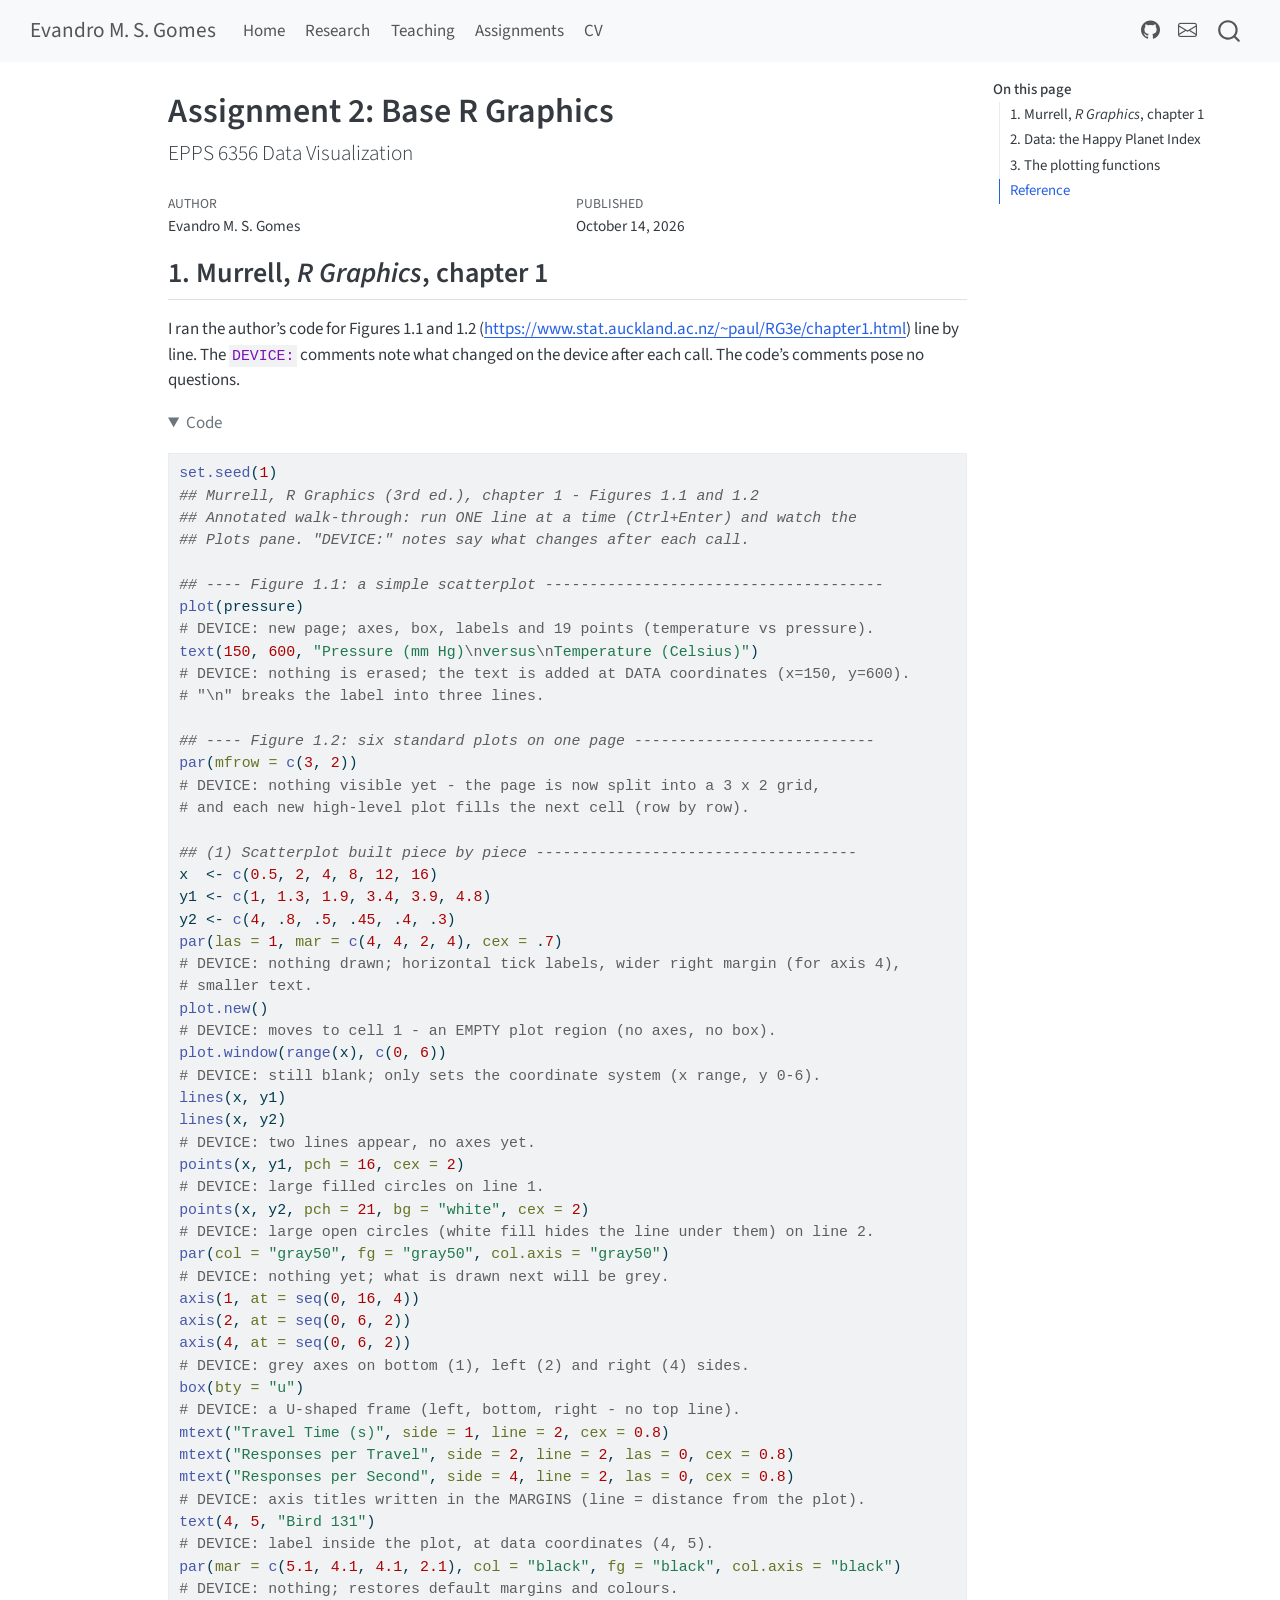
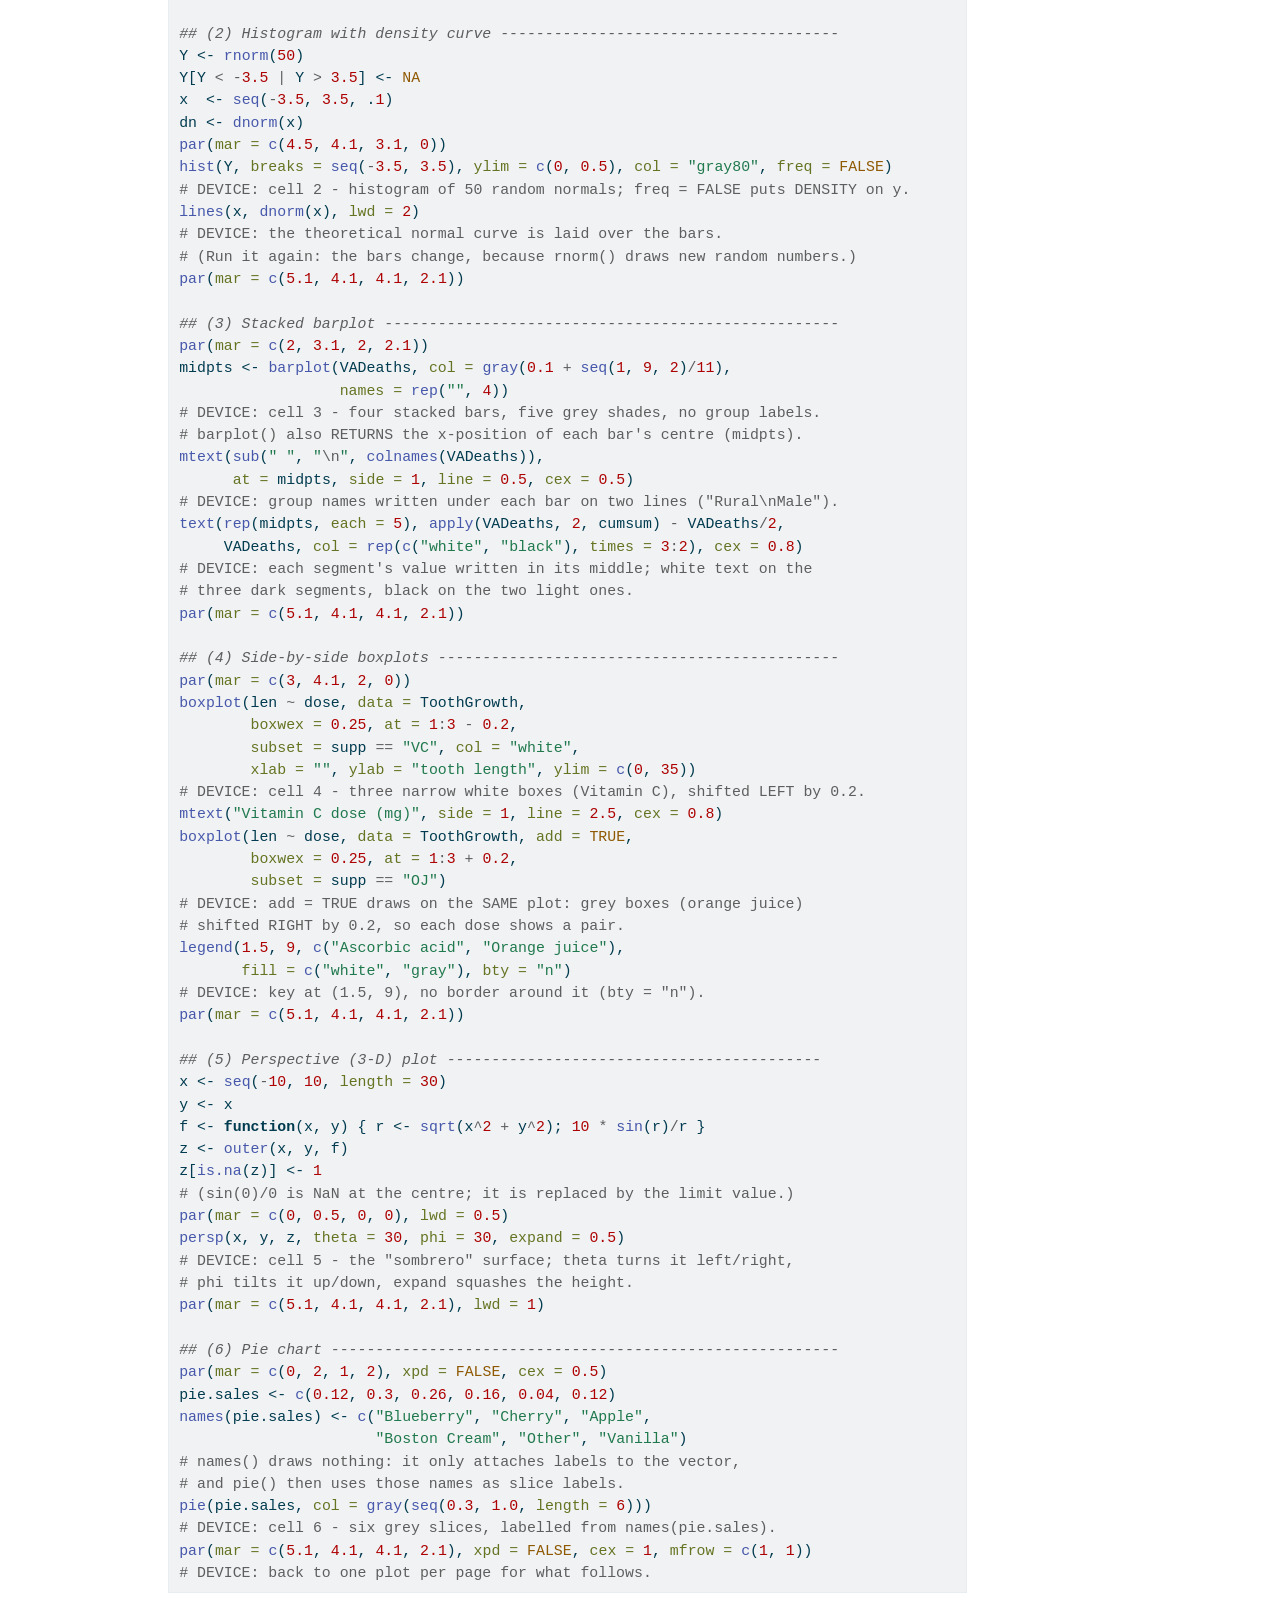
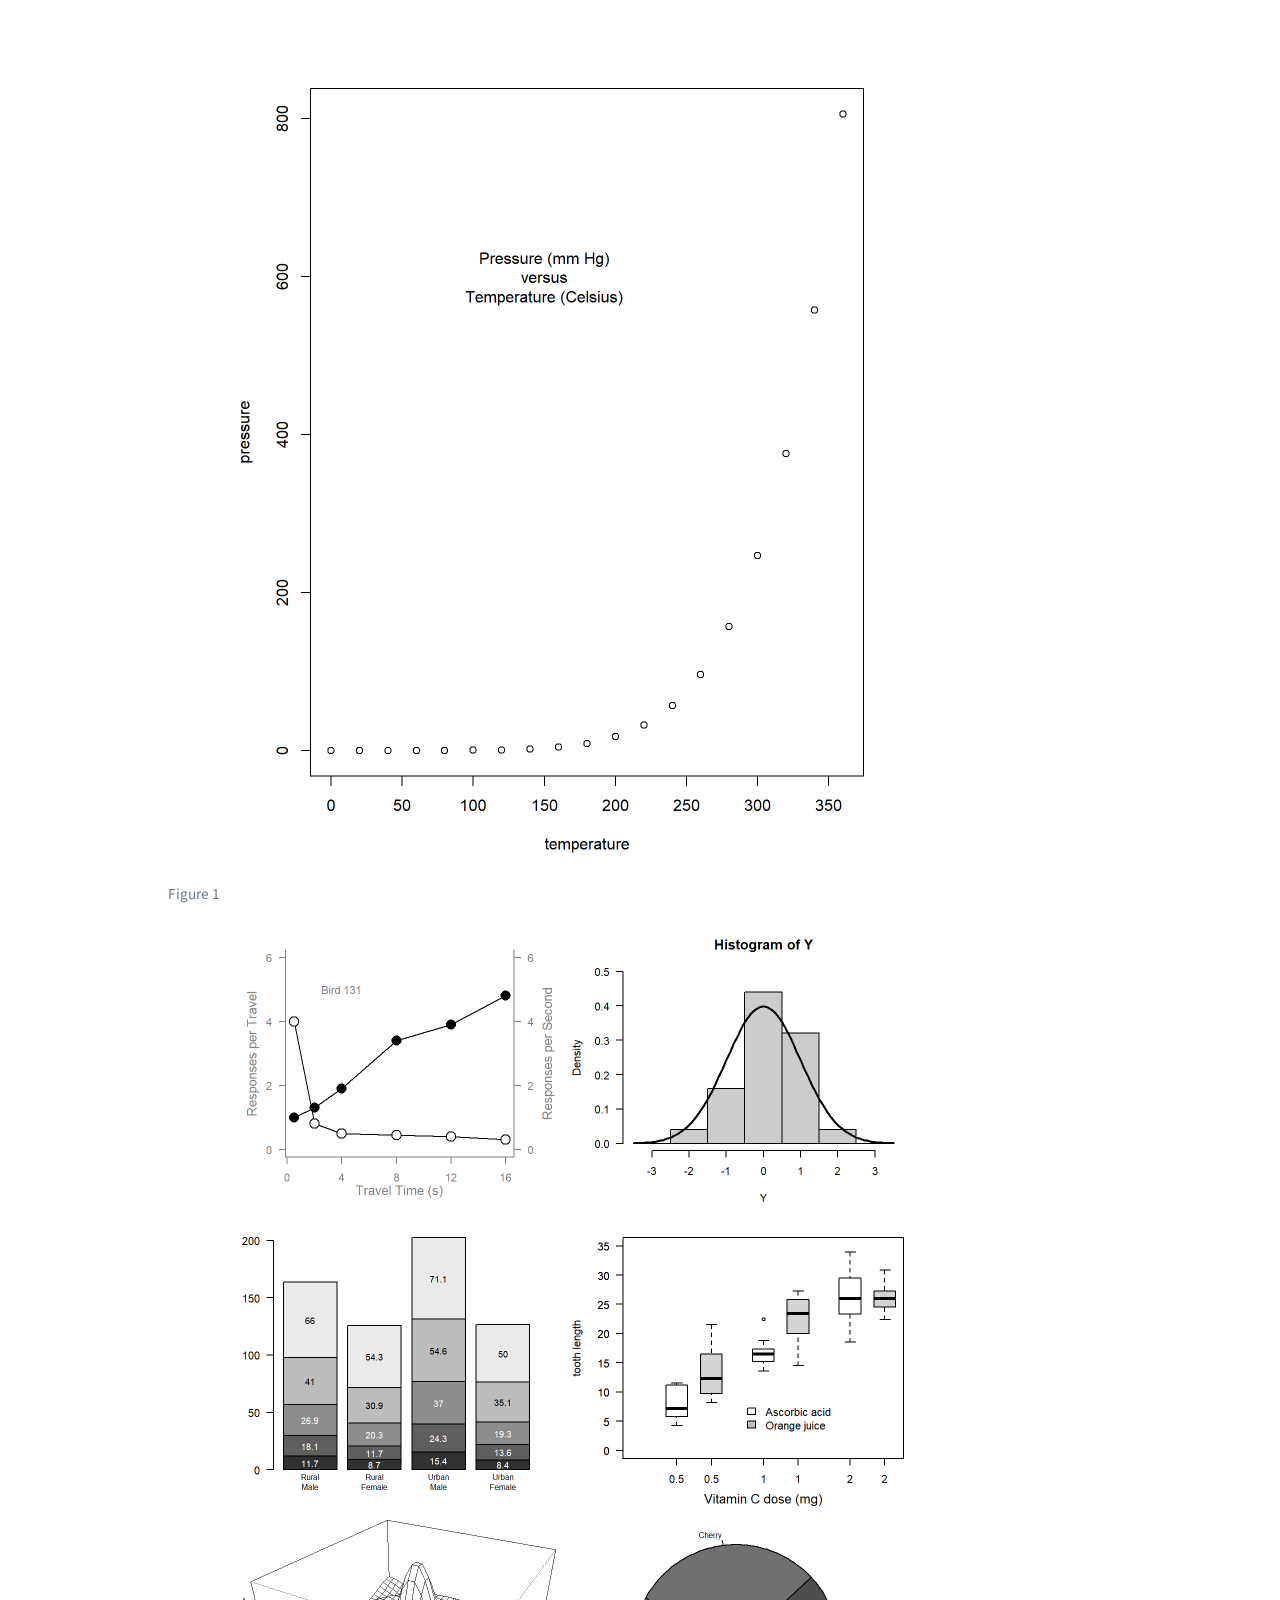
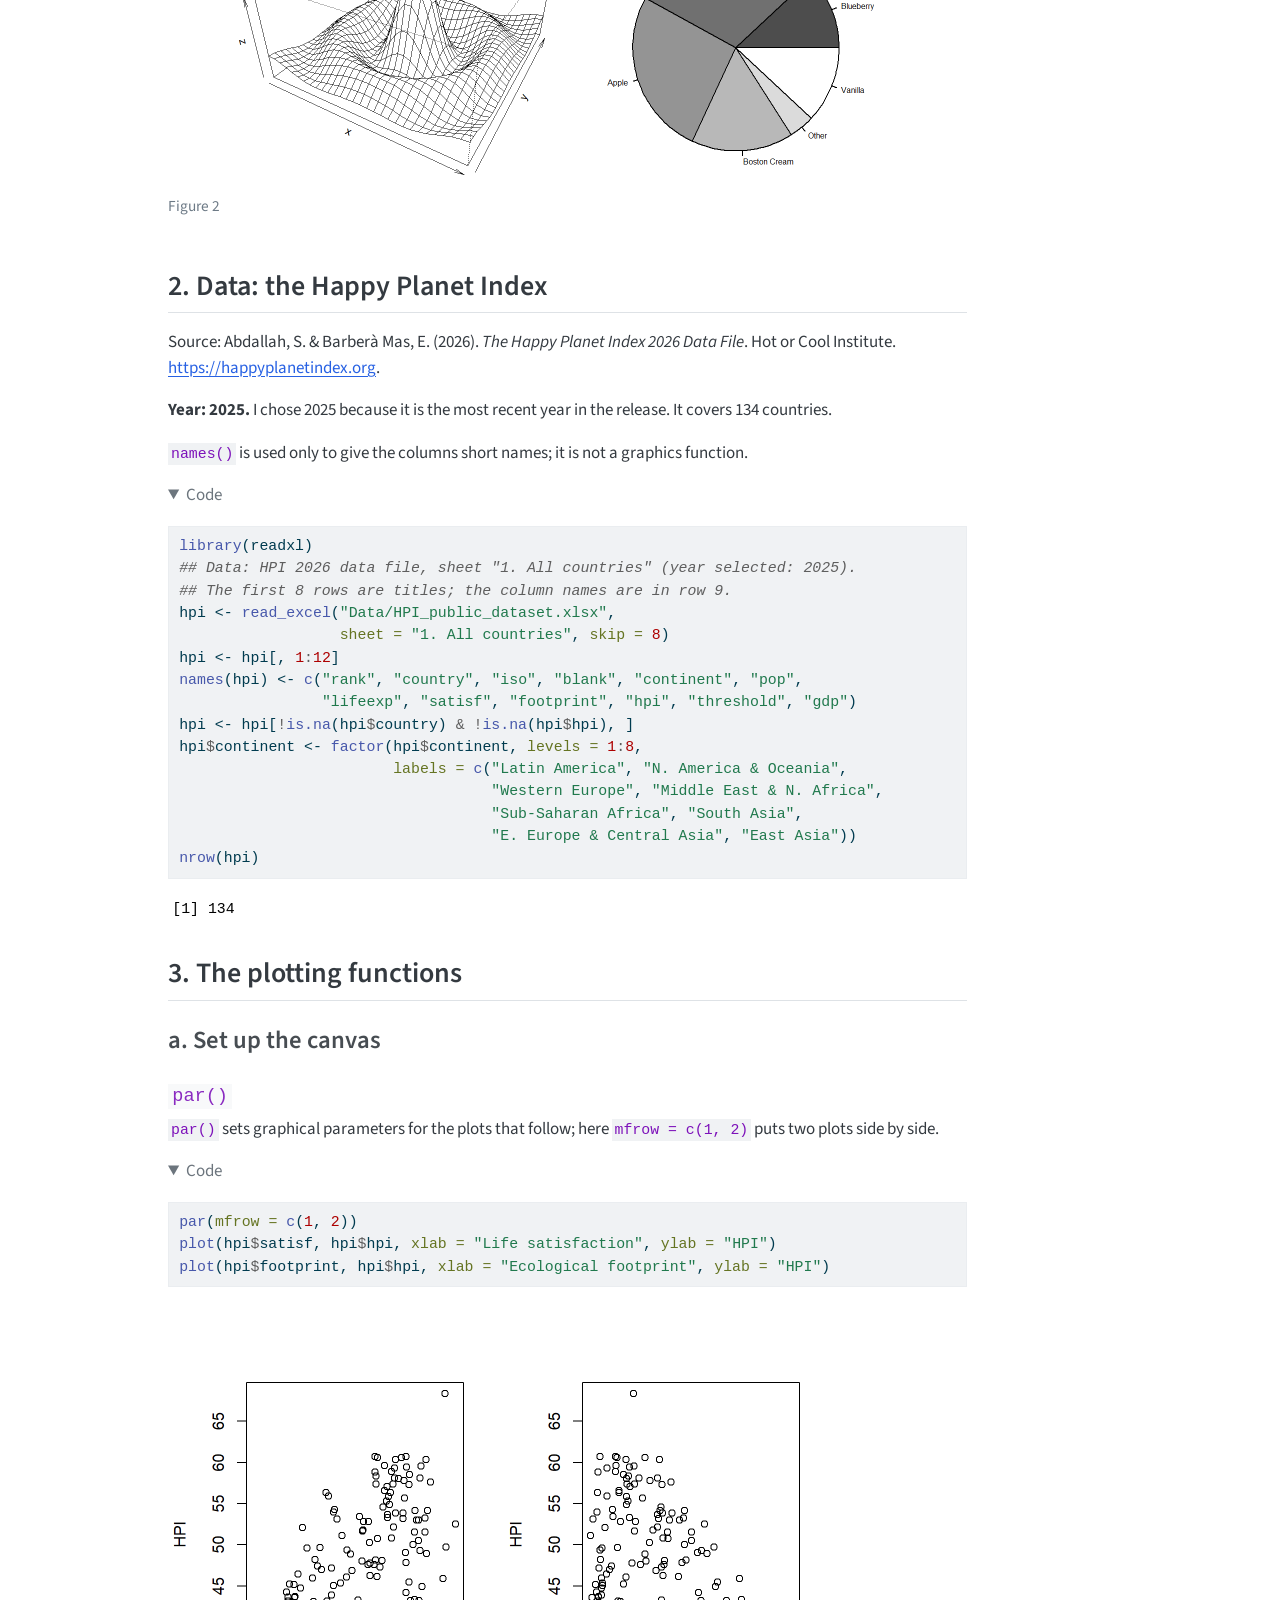
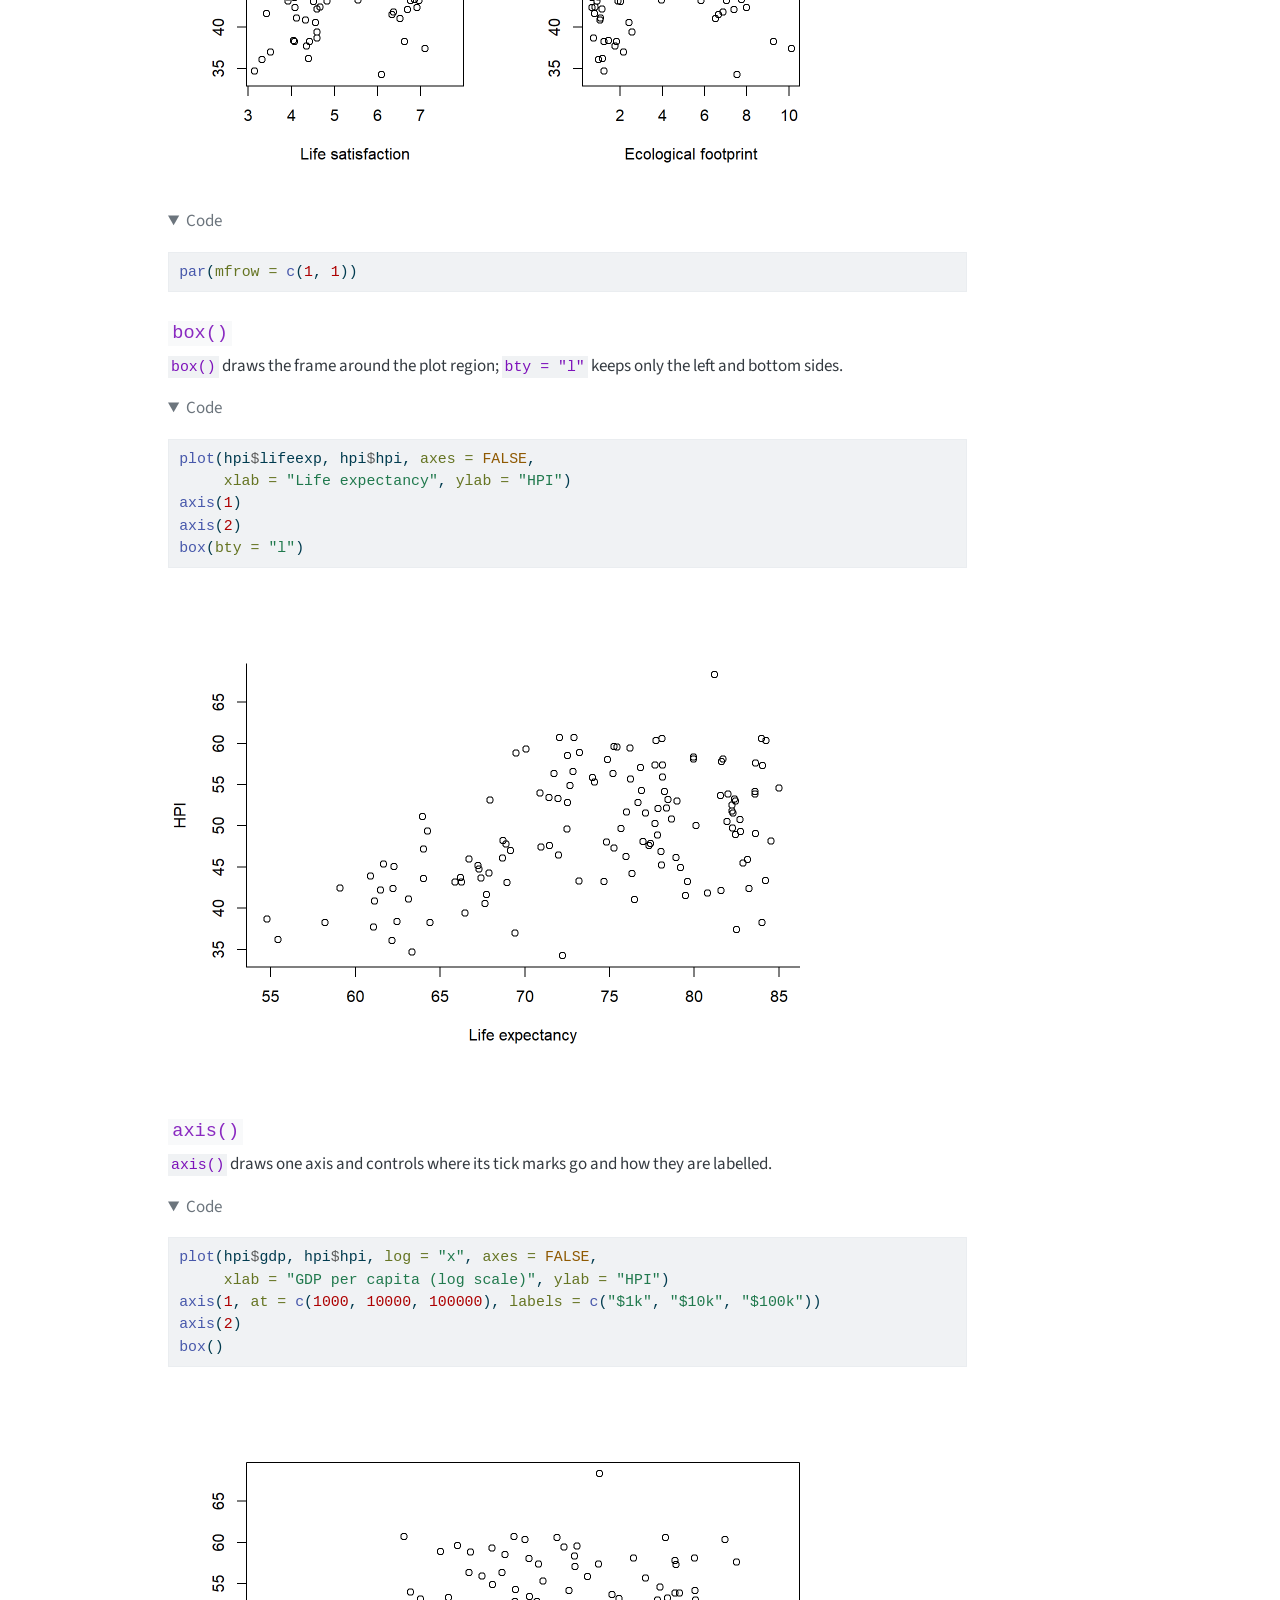
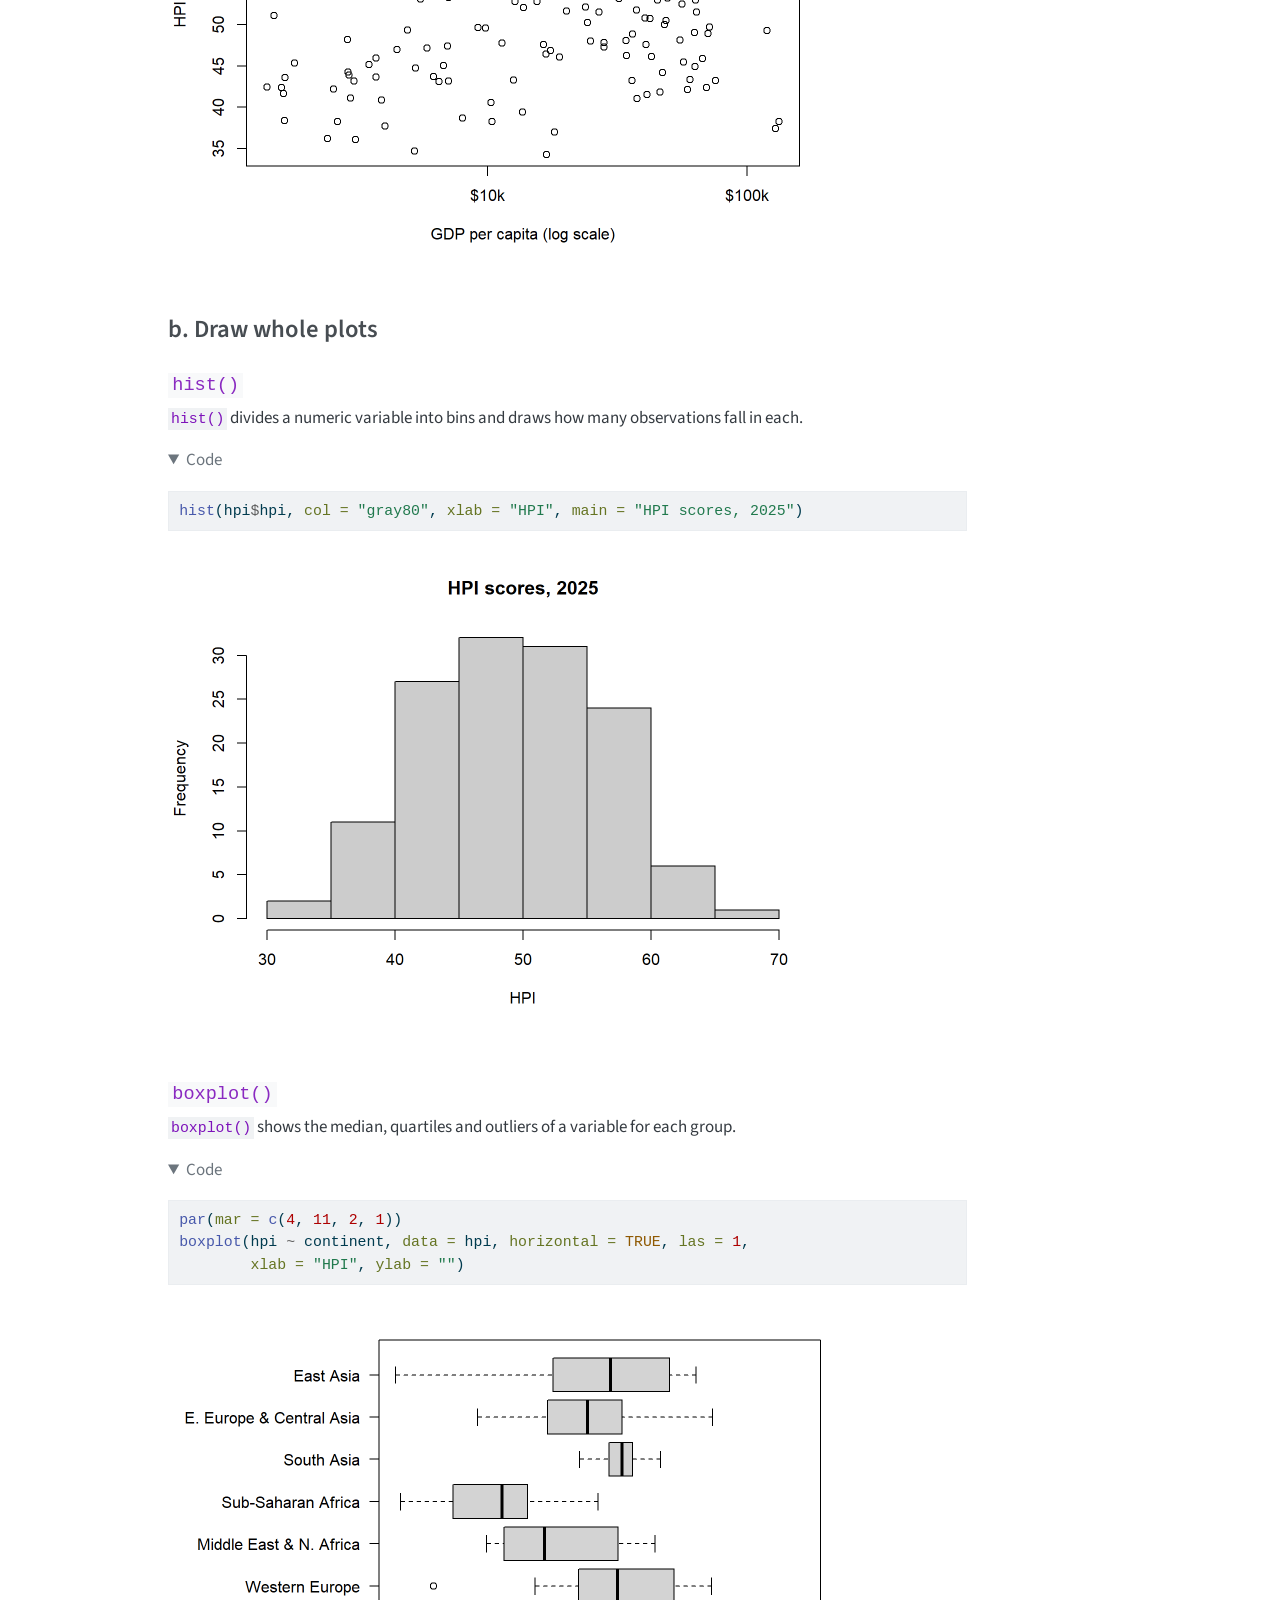
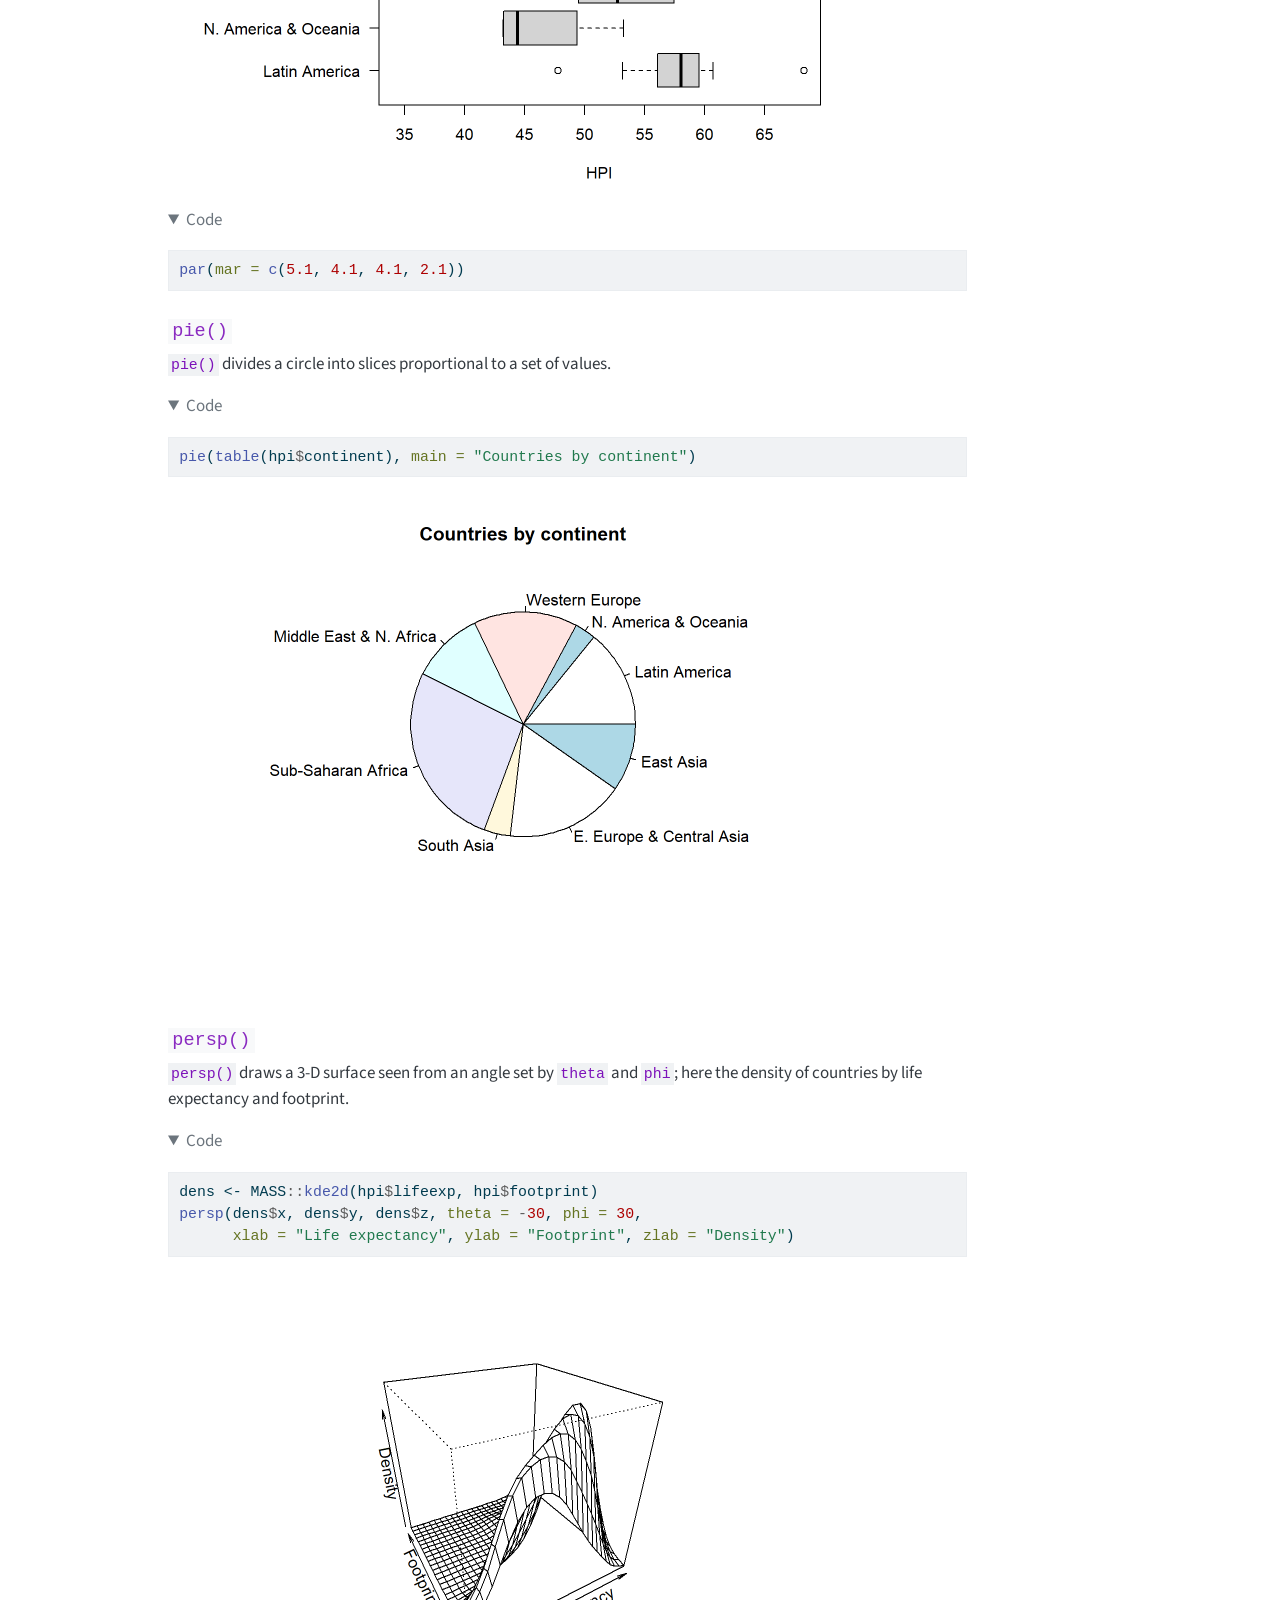
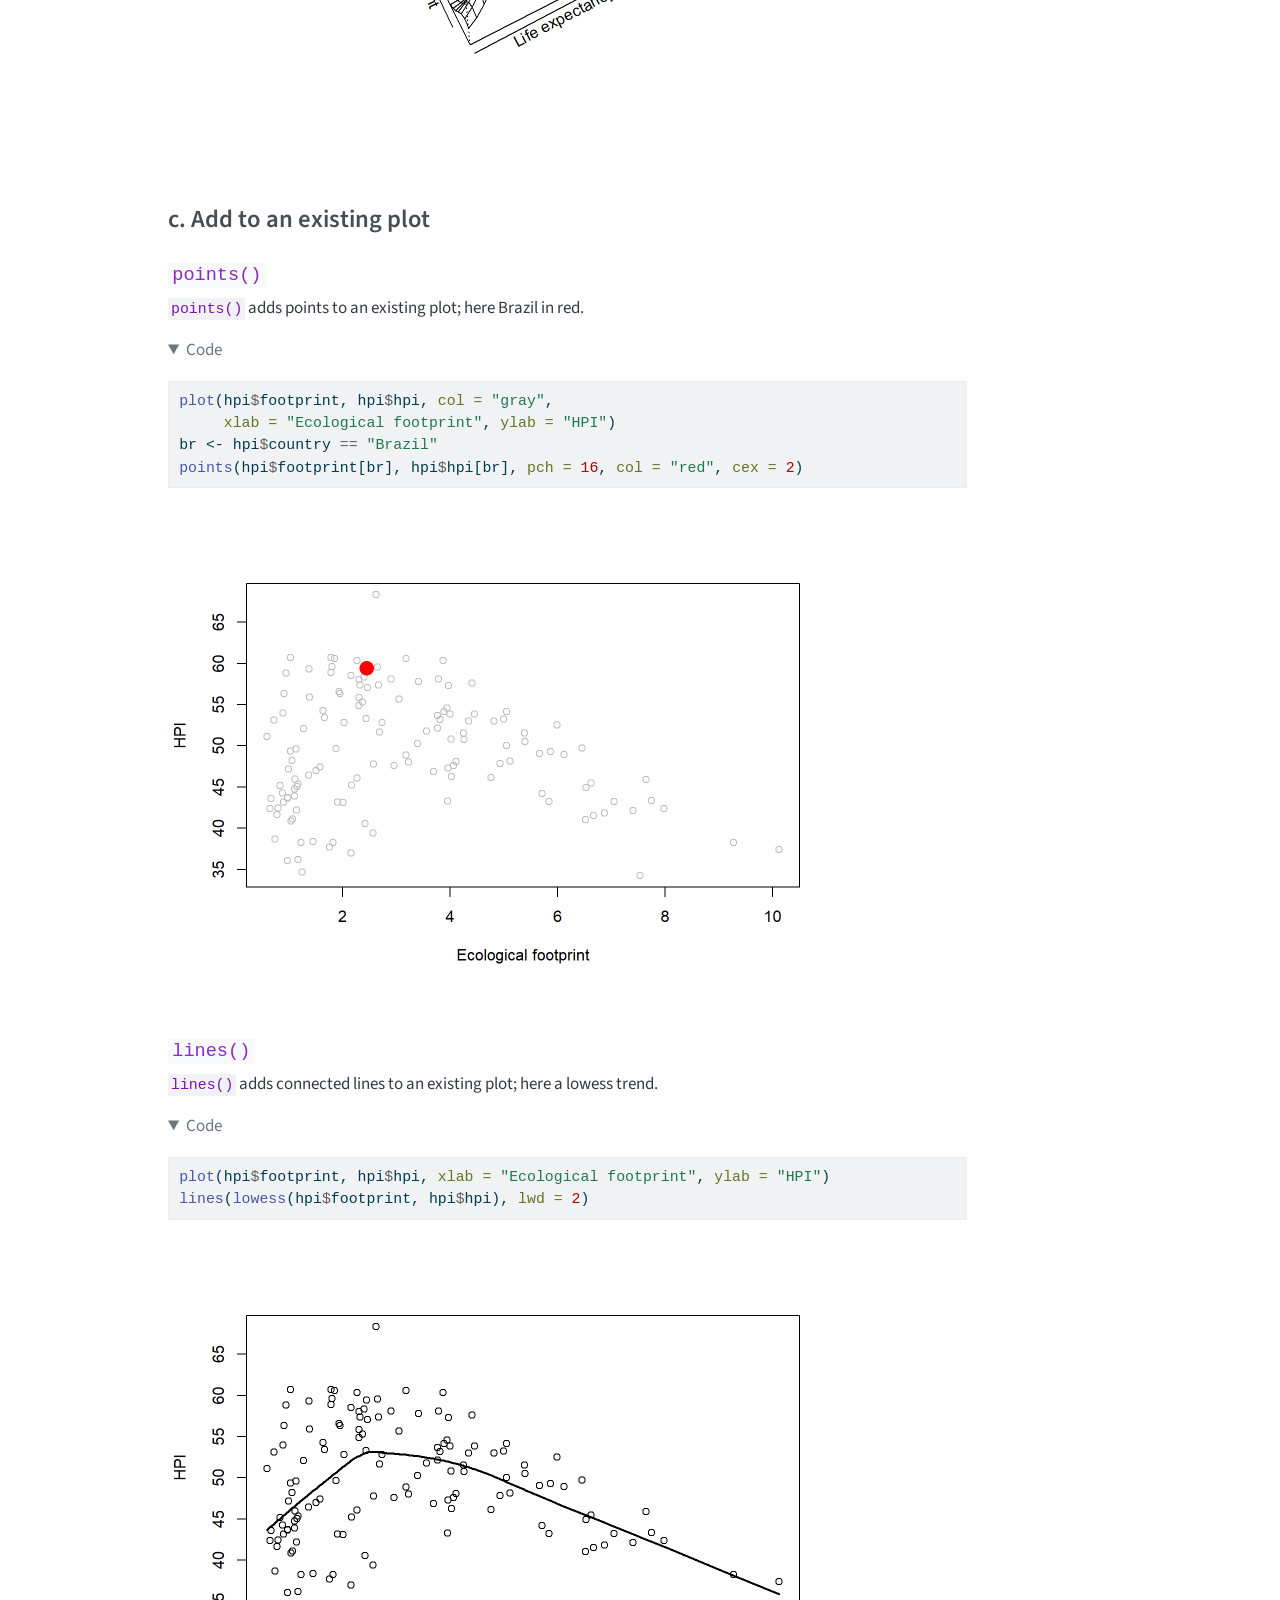
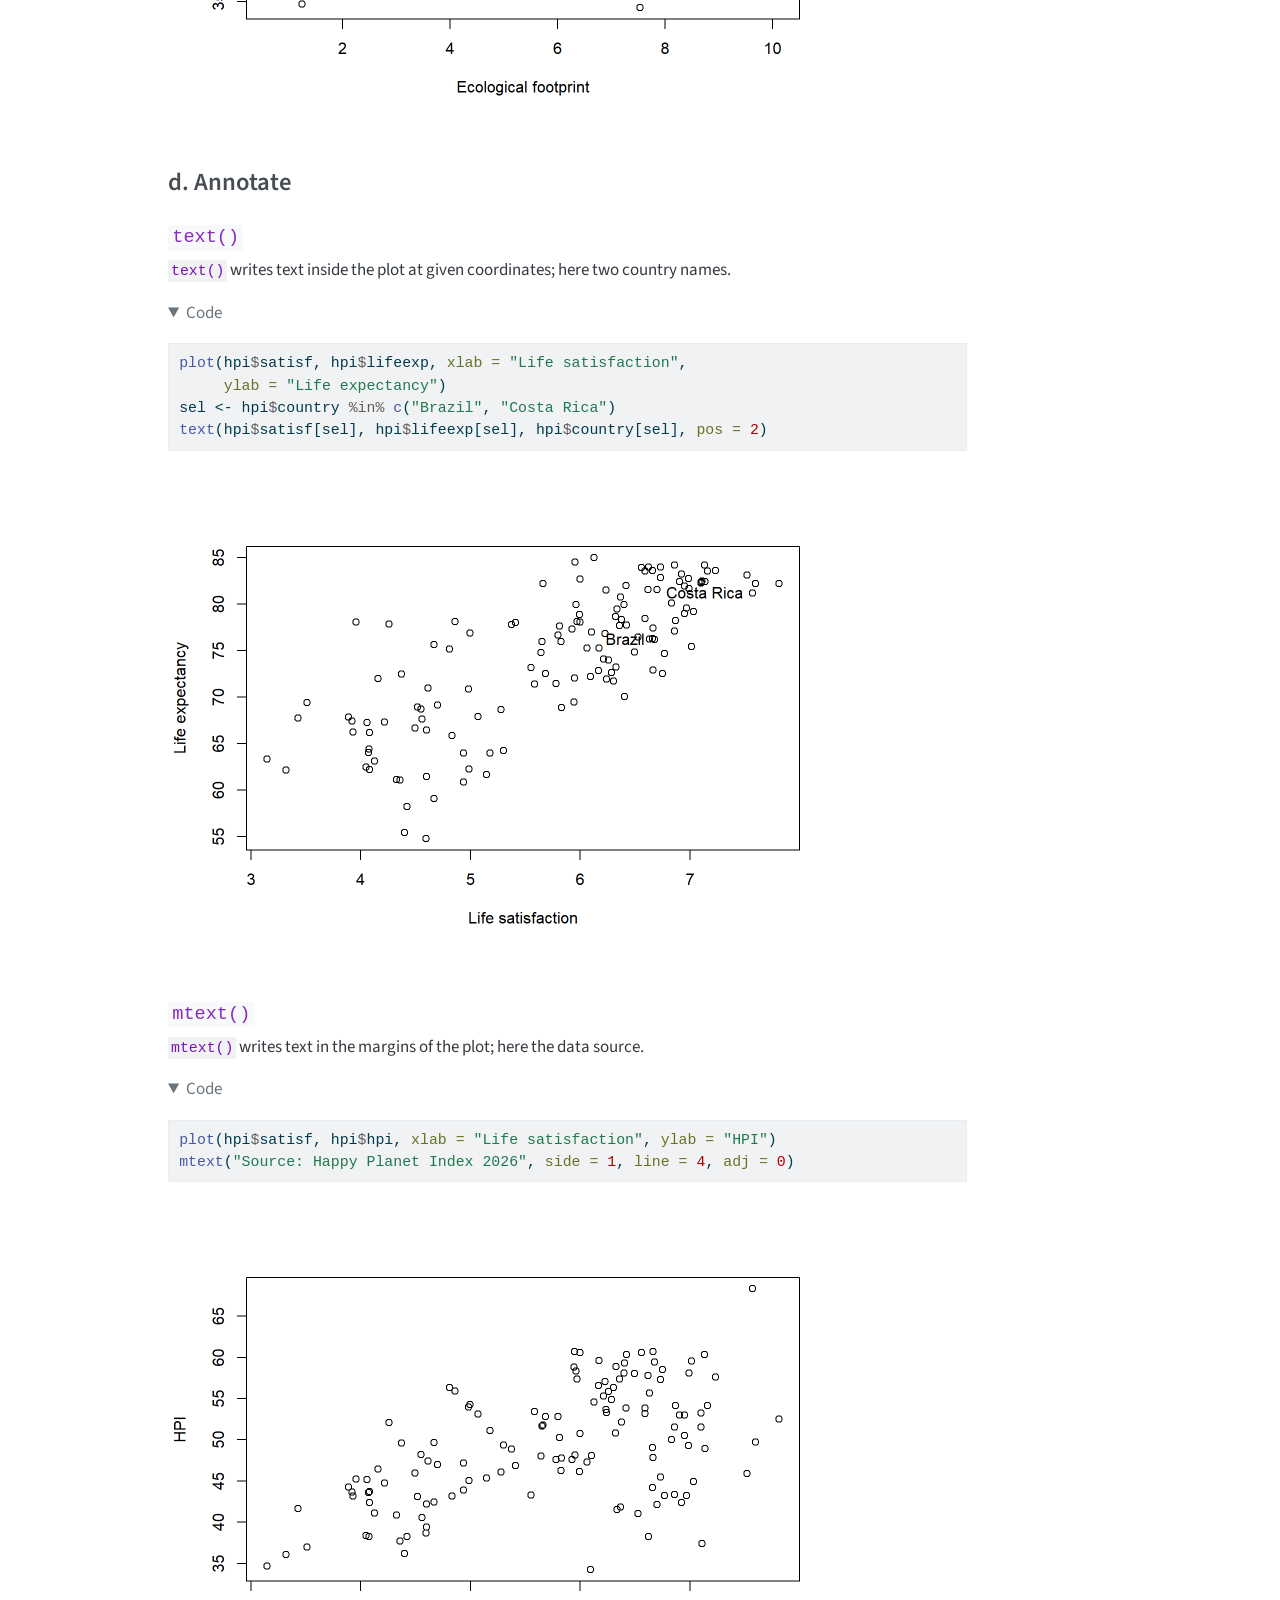
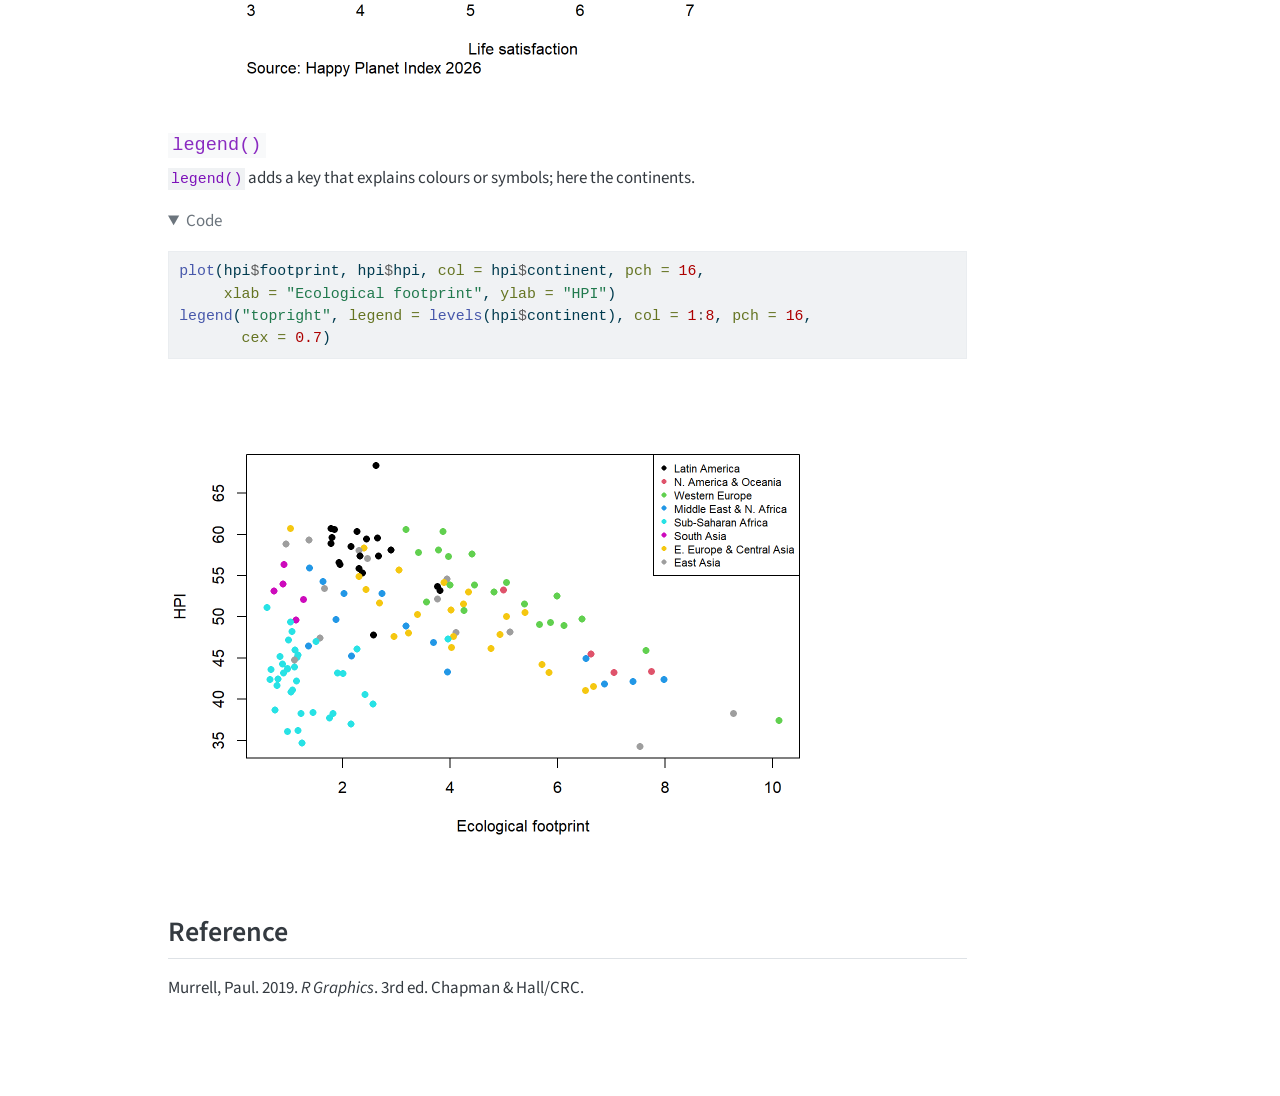
==== commit 83676b3a: "Add Assignment 5 link and updates" ====
--- a/docs/assignment02.html
+++ b/docs/assignment02.html
@@ -7,7 +7,7 @@
 <meta name="viewport" content="width=device-width, initial-scale=1.0, user-scalable=yes">
 
 <meta name="author" content="Evandro M. S. Gomes">
-<meta name="dcterms.date" content="2026-09-30">
+<meta name="dcterms.date" content="2026-10-14">
 
 <title>Assignment 2: Base R Graphics – Evandro M. S. Gomes</title>
 <style>
@@ -213,7 +213,7 @@
     <div>
     <div class="quarto-title-meta-heading">Published</div>
     <div class="quarto-title-meta-contents">
-      <p class="date">September 30, 2026</p>
+      <p class="date">October 14, 2026</p>
     </div>
   </div>
   
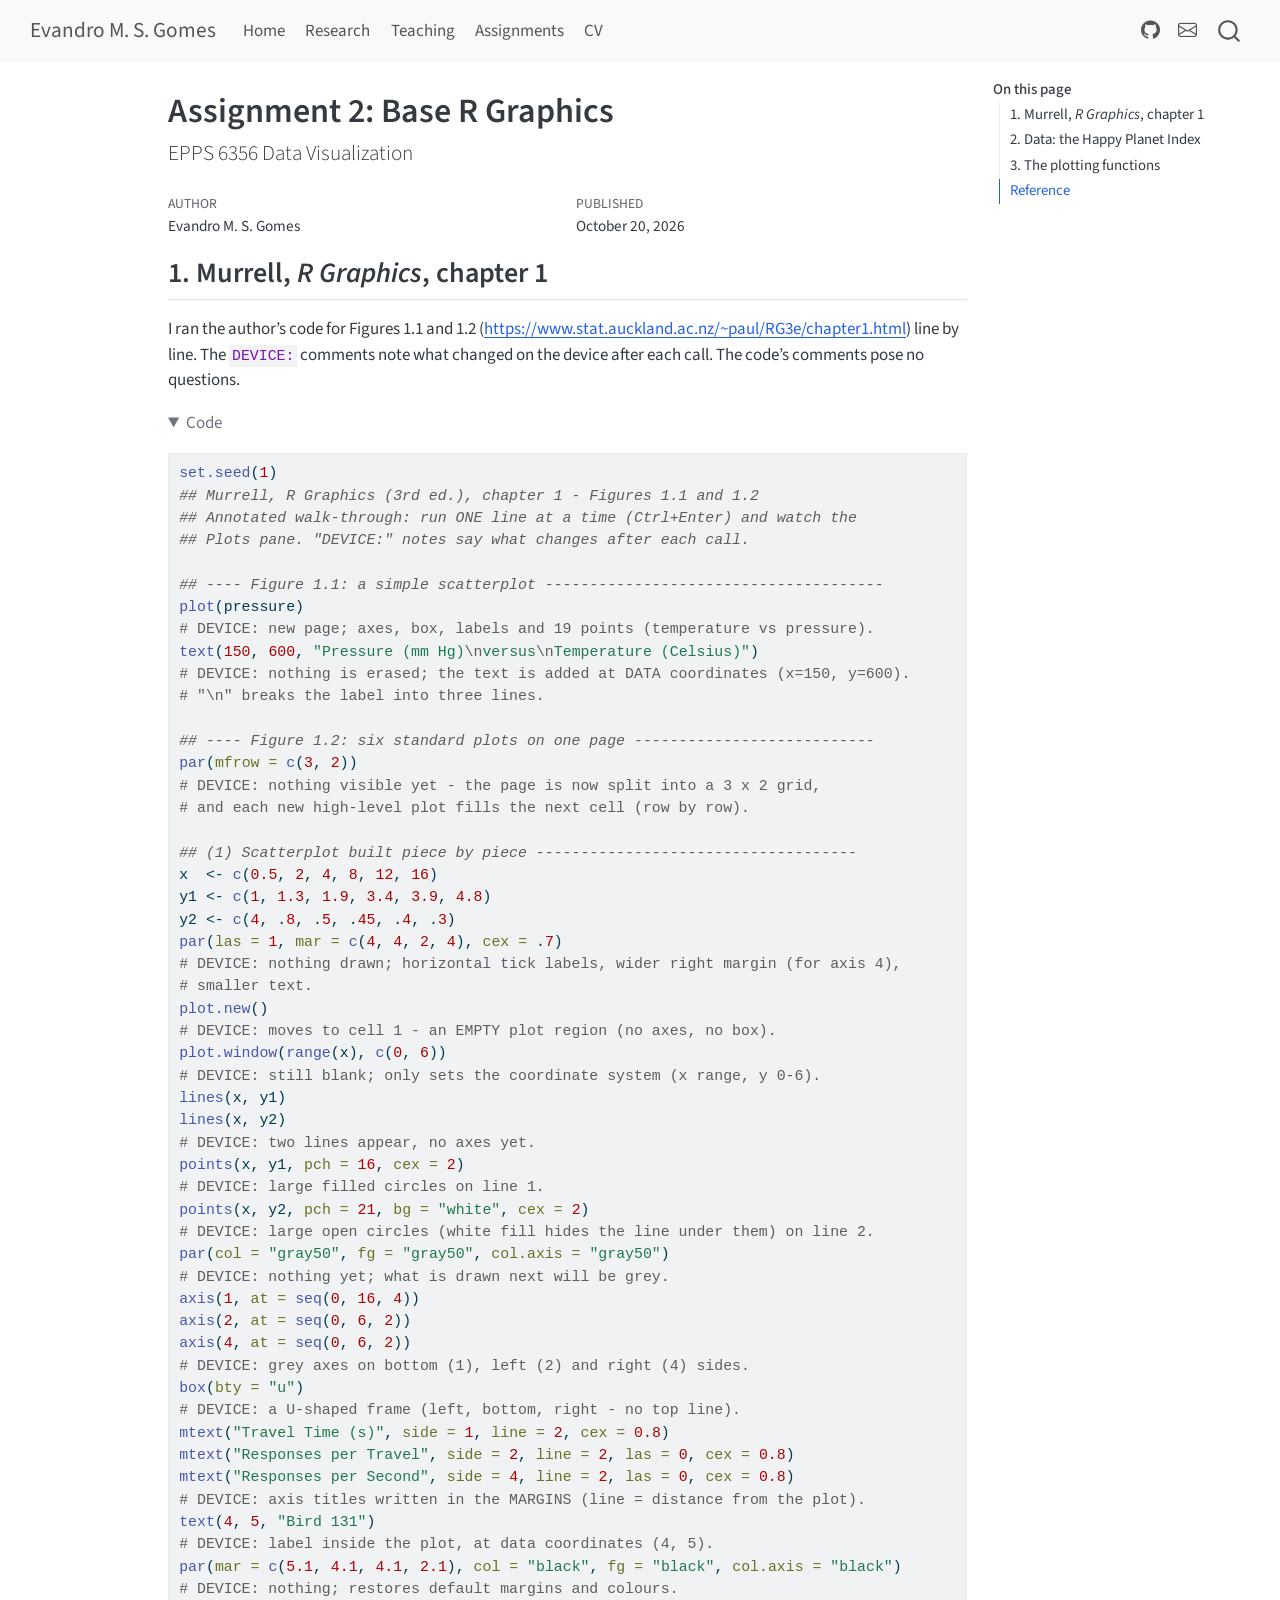
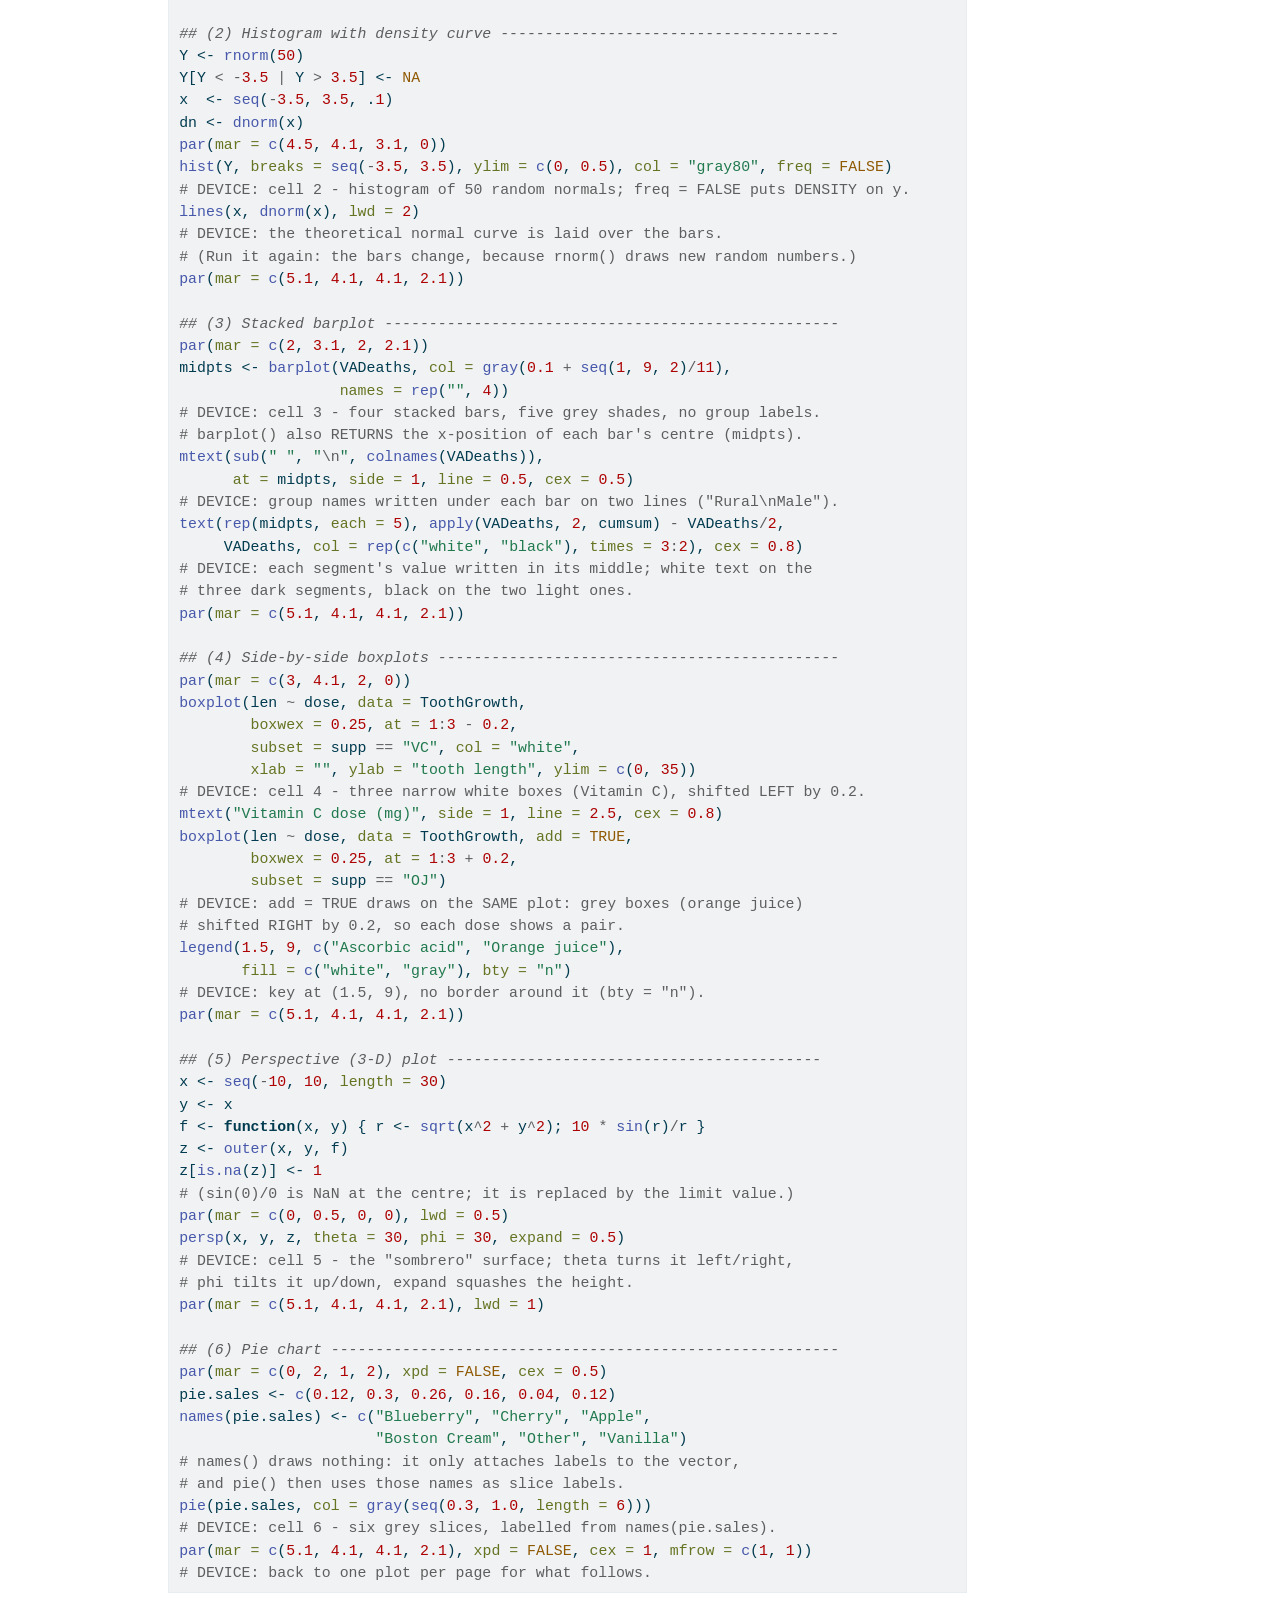
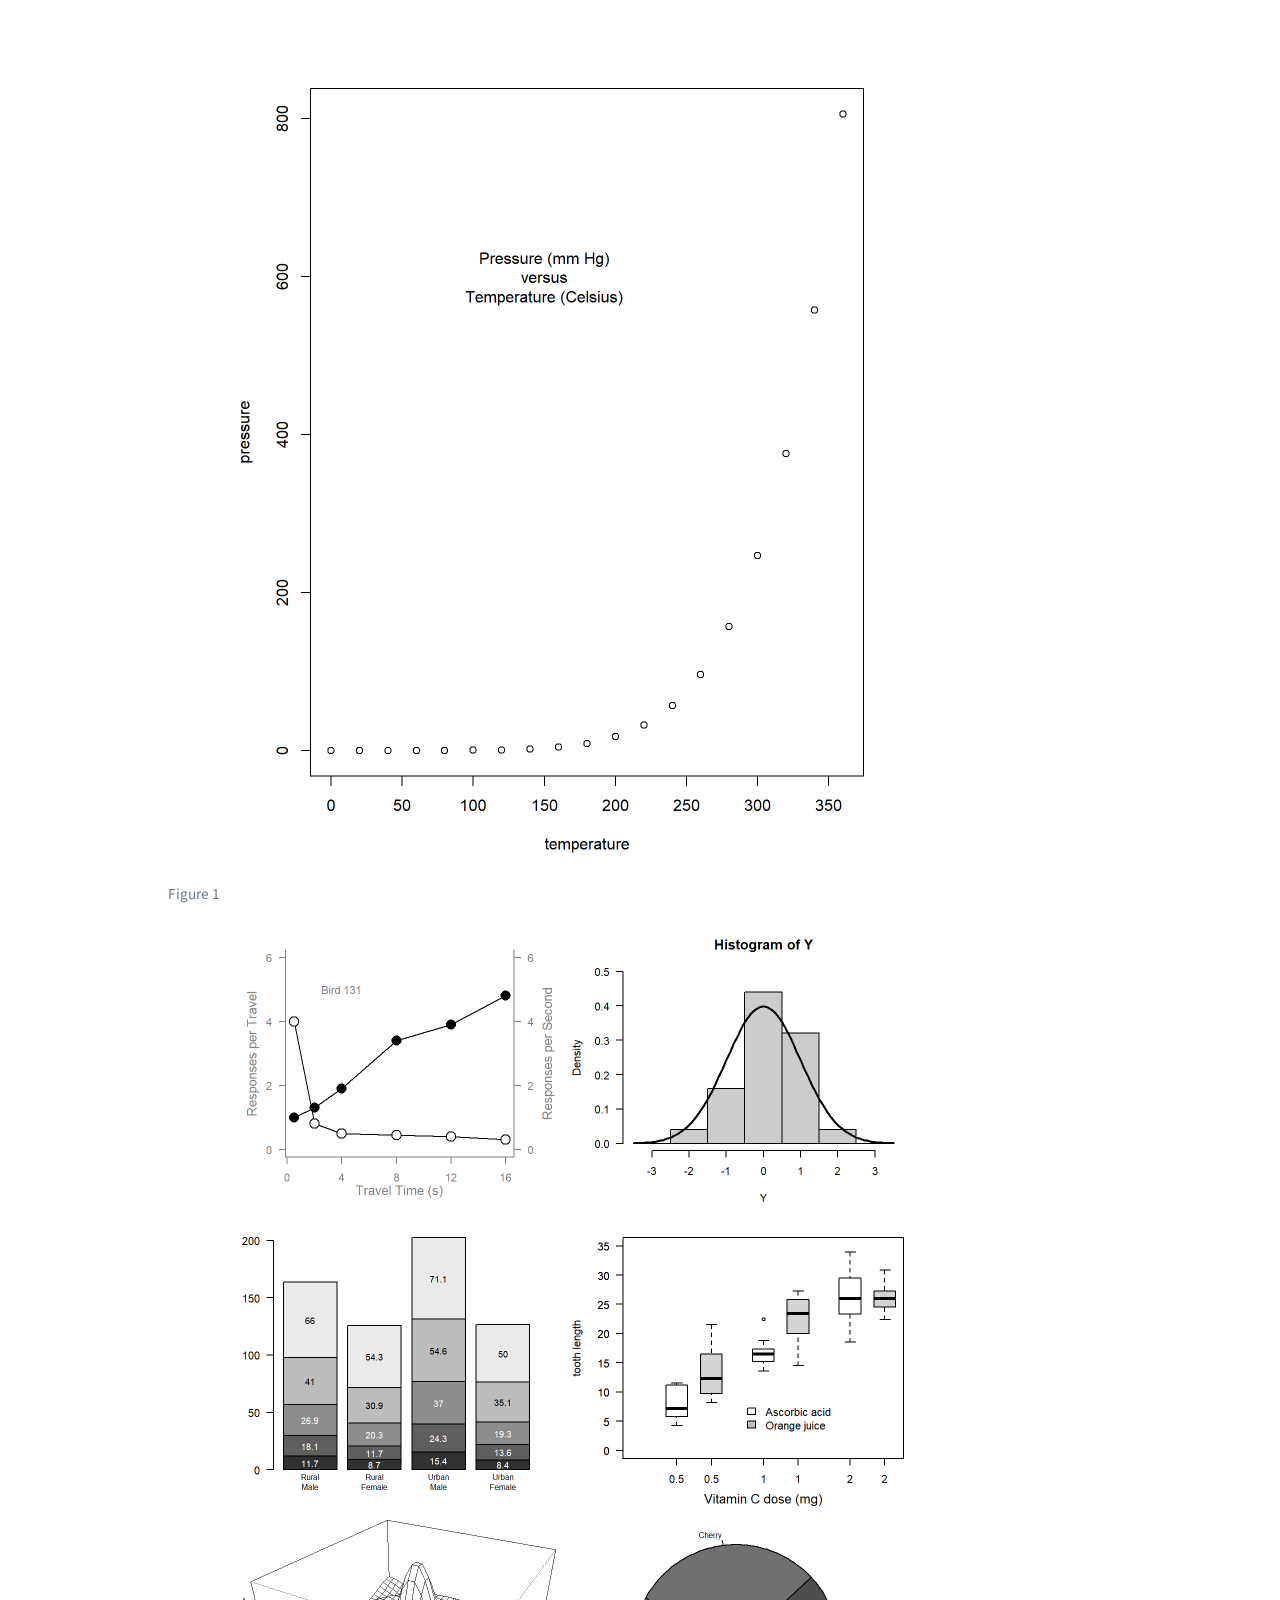
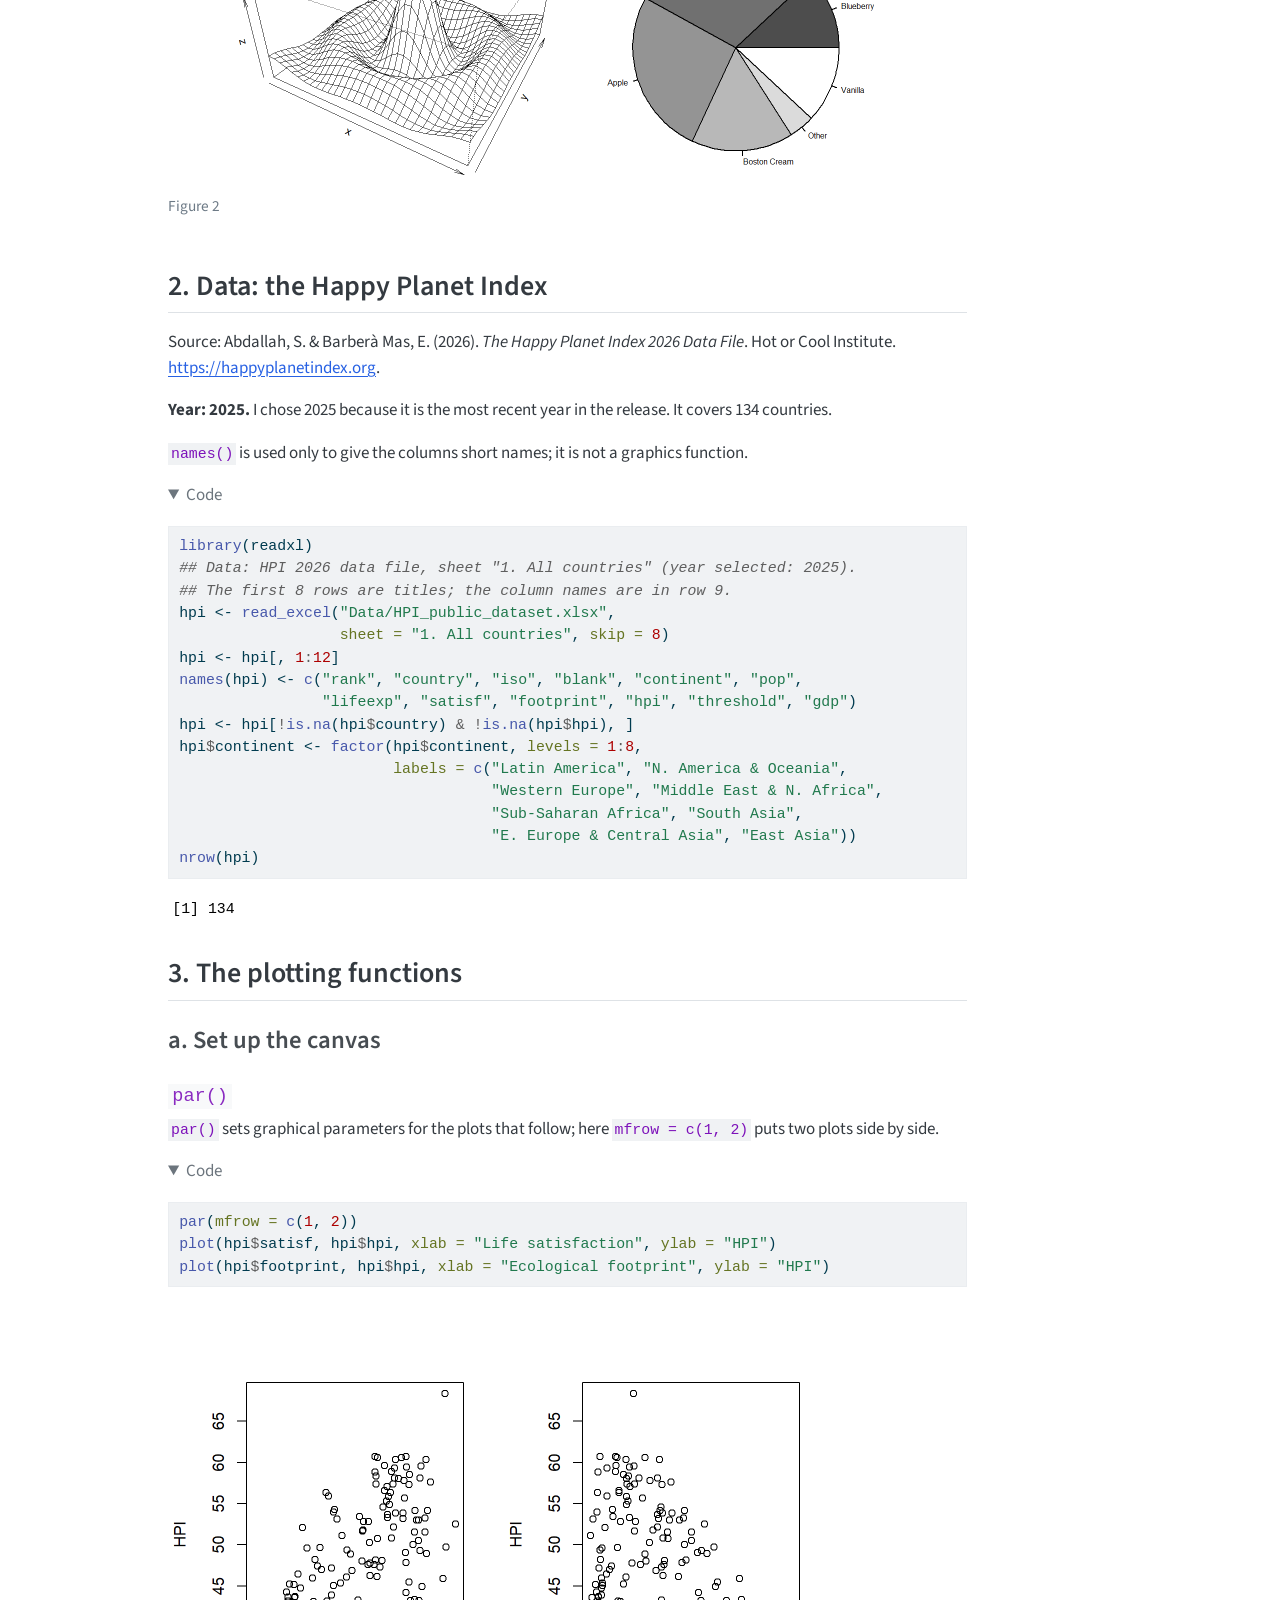
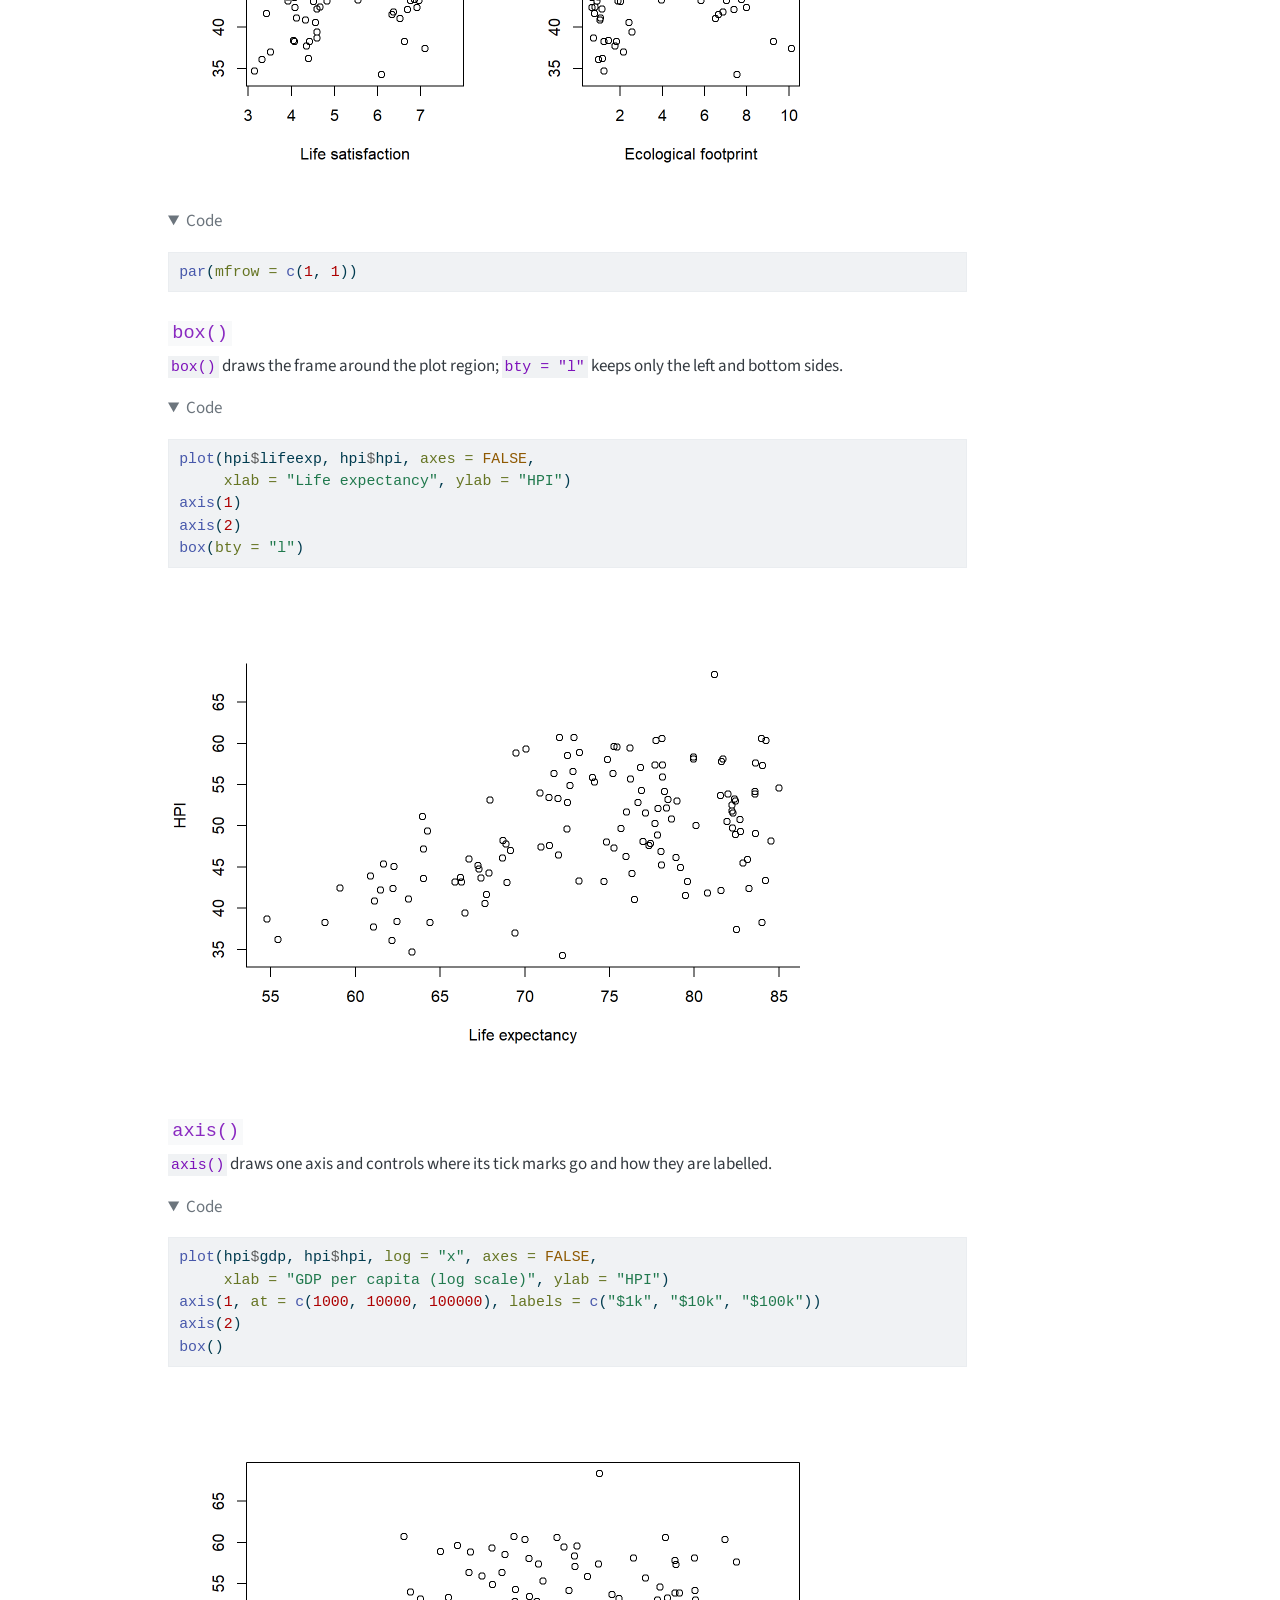
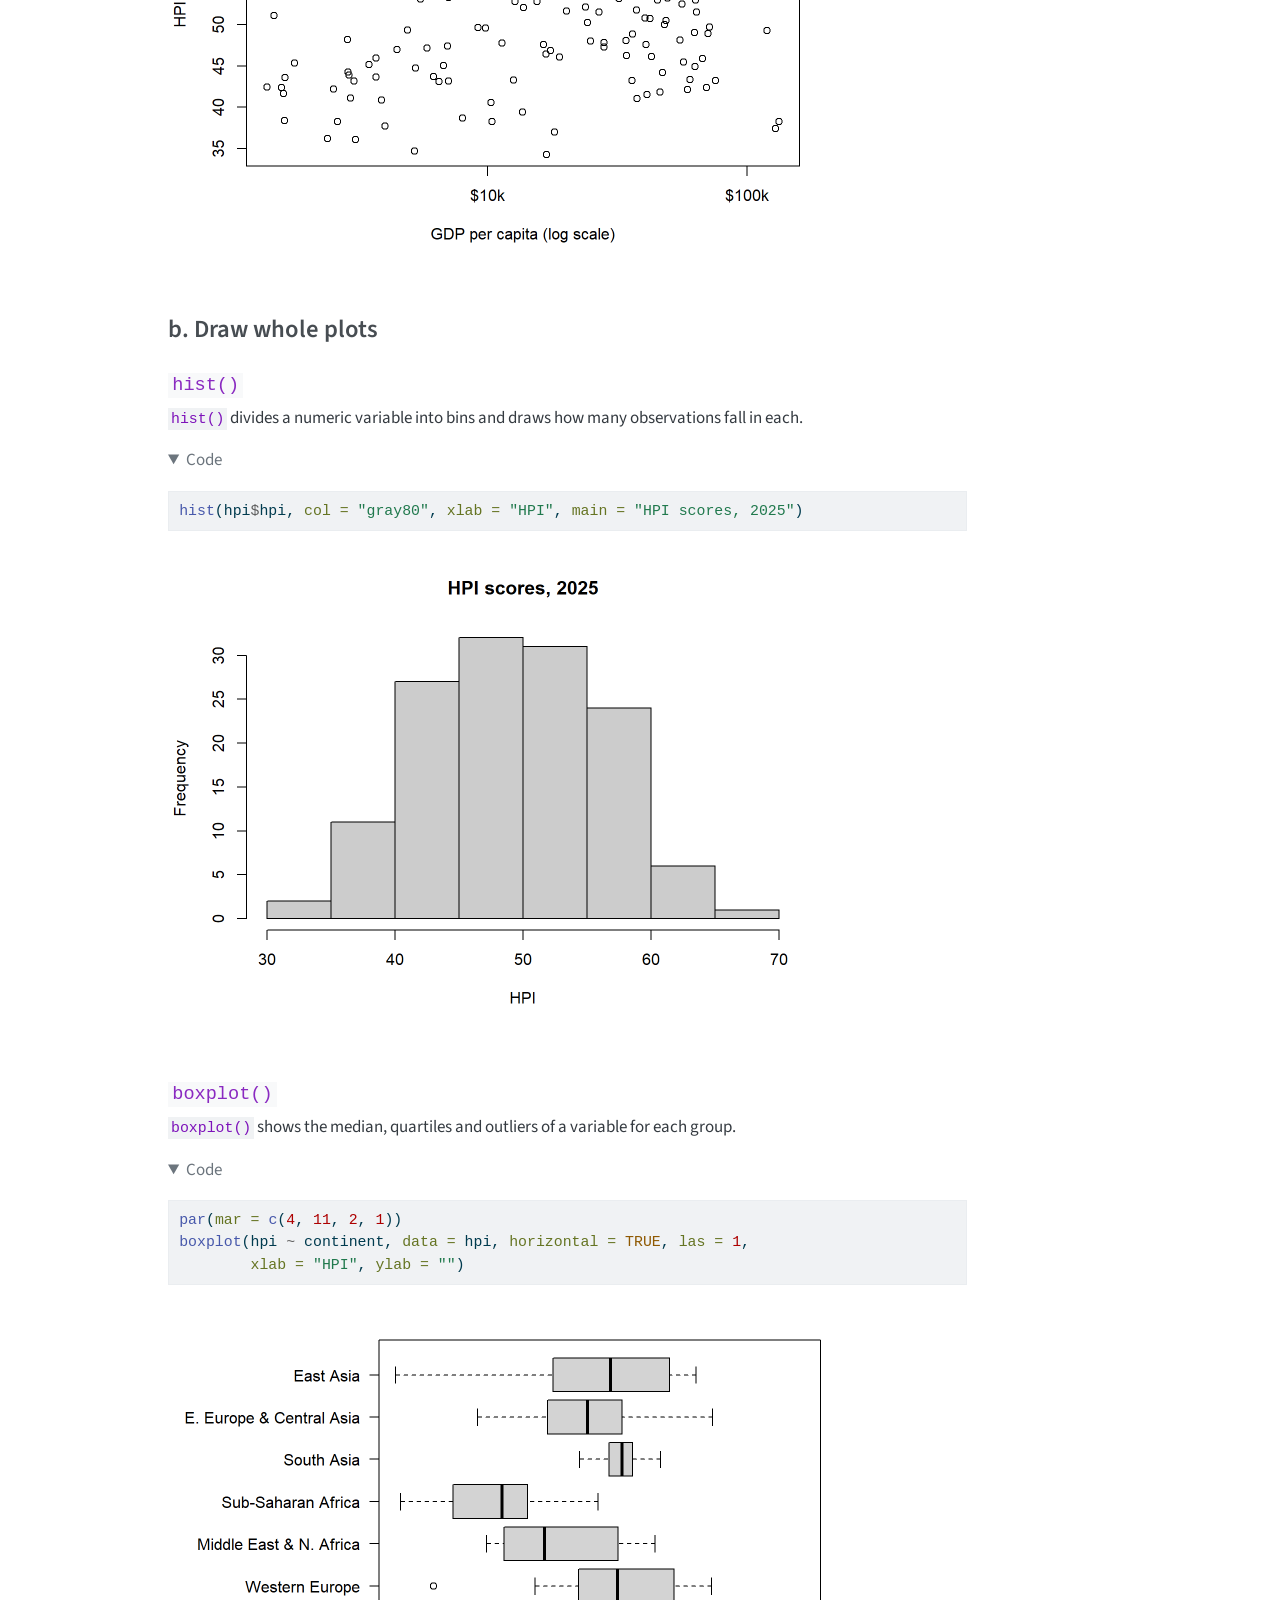
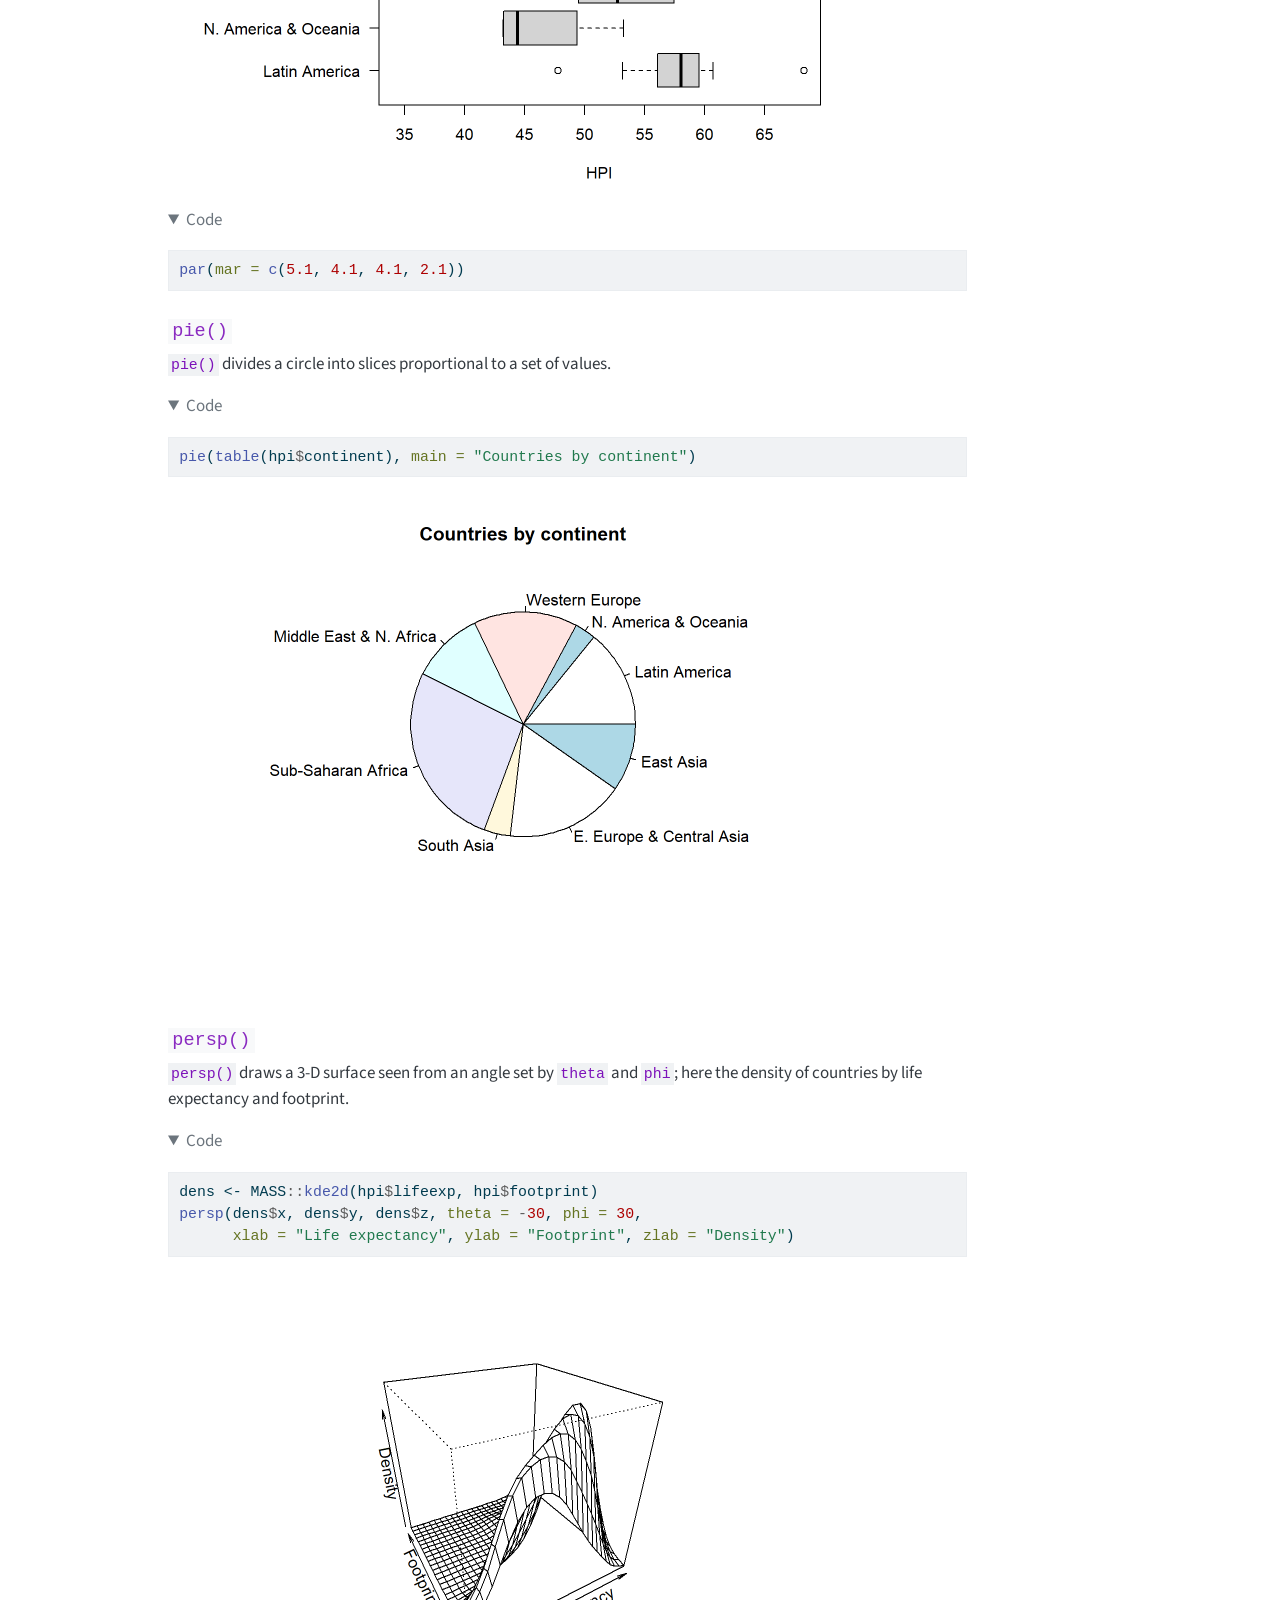
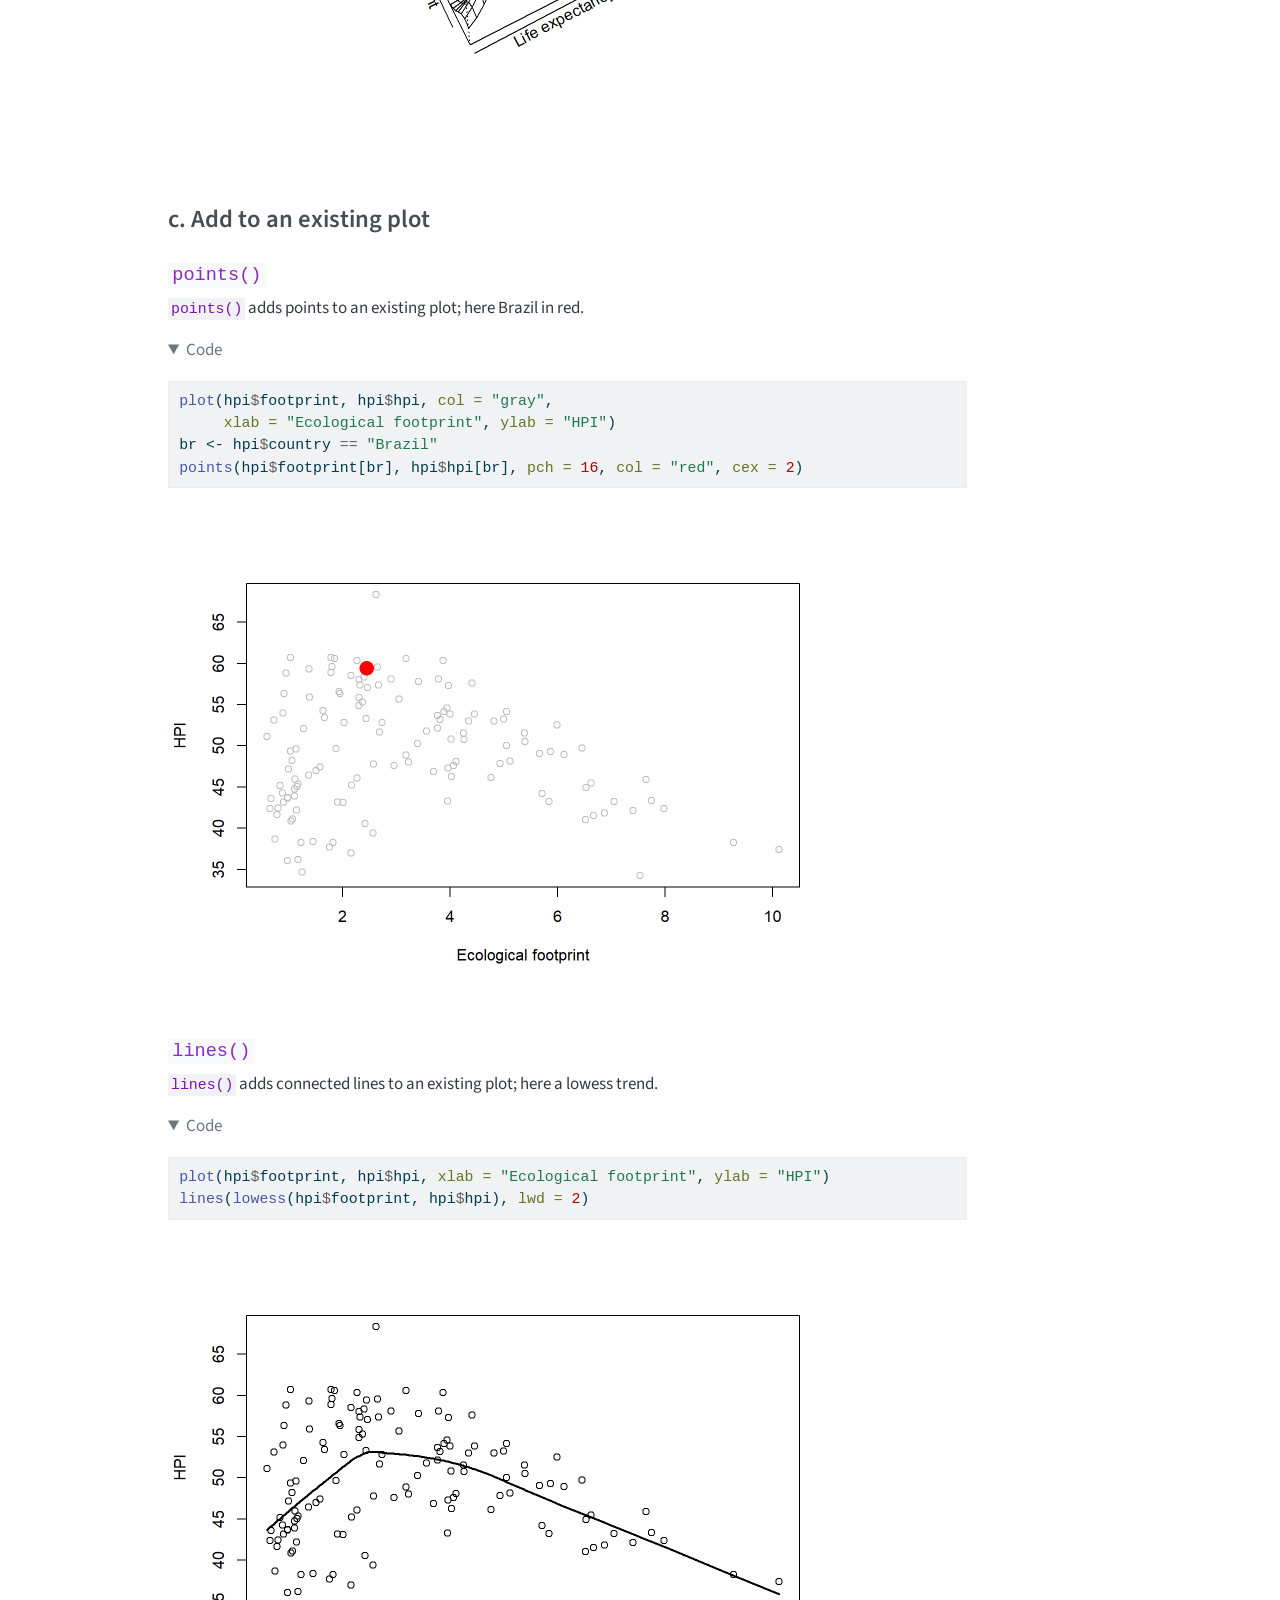
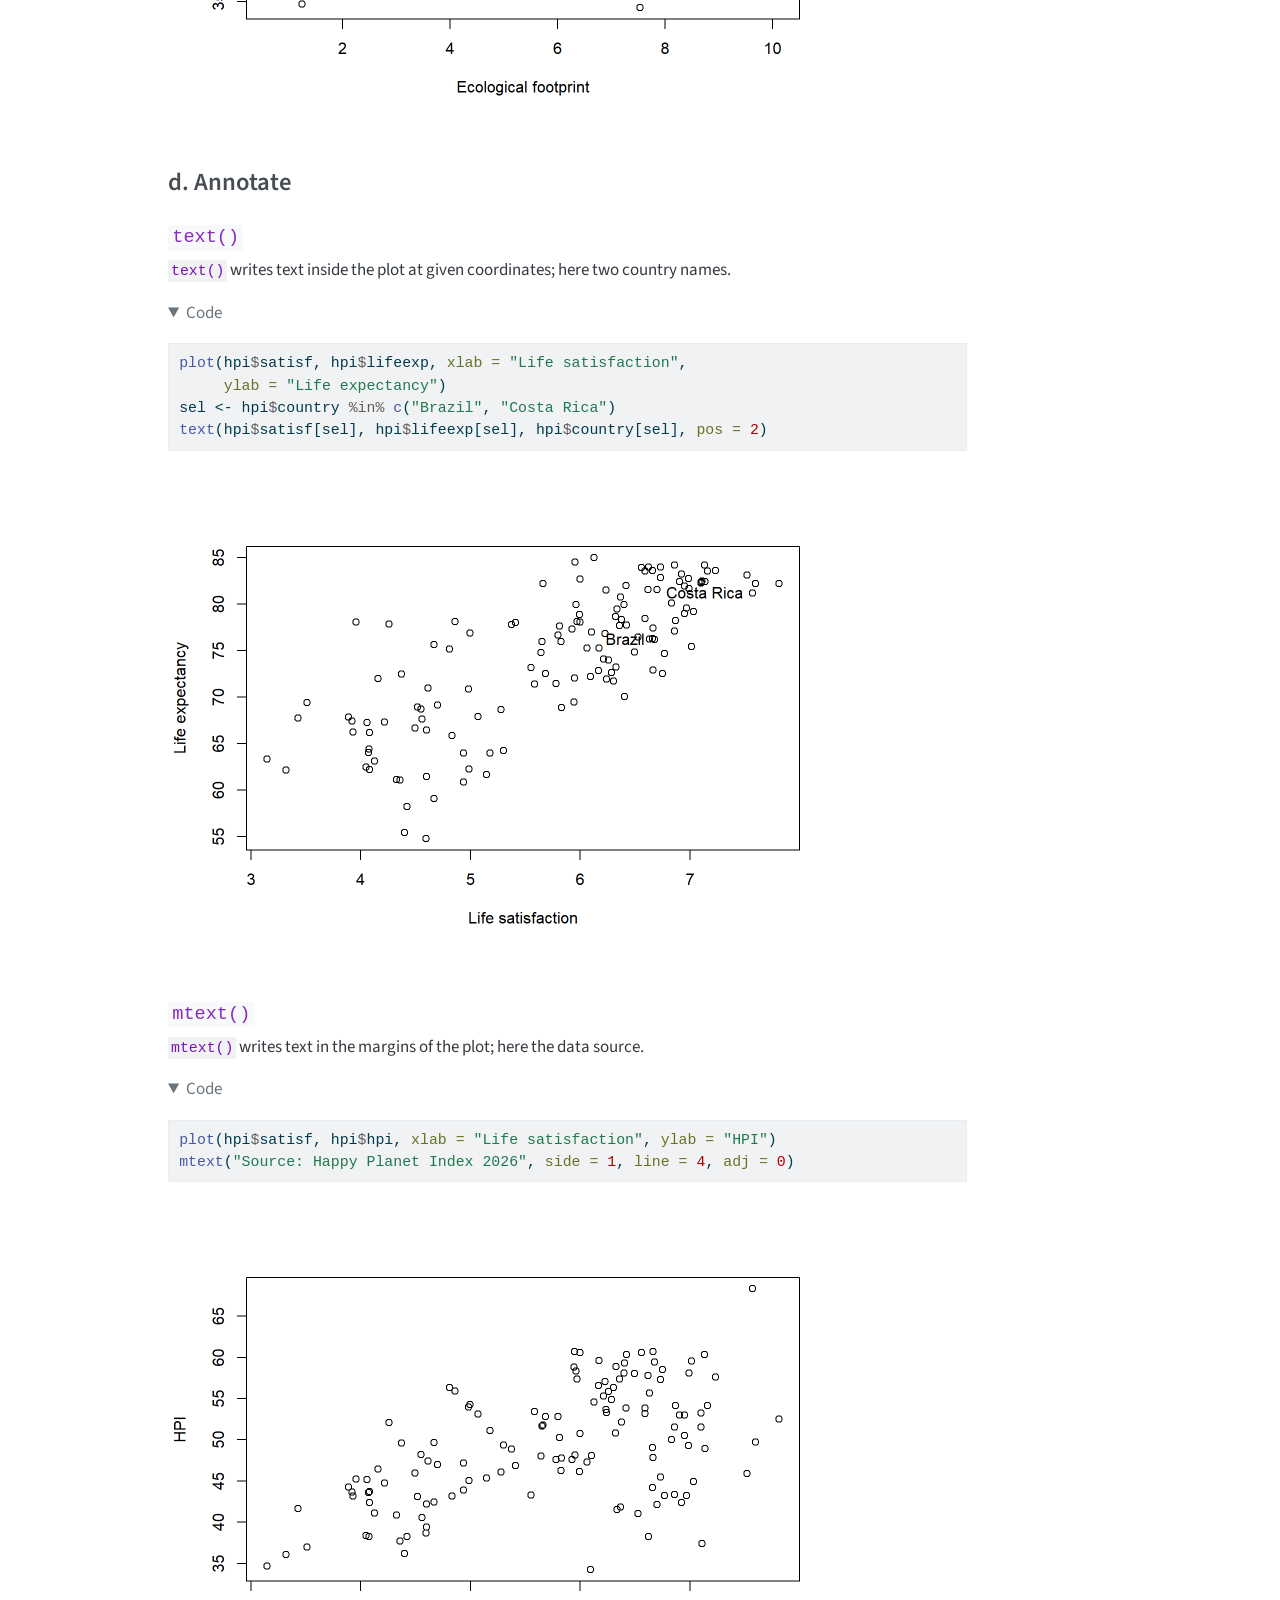
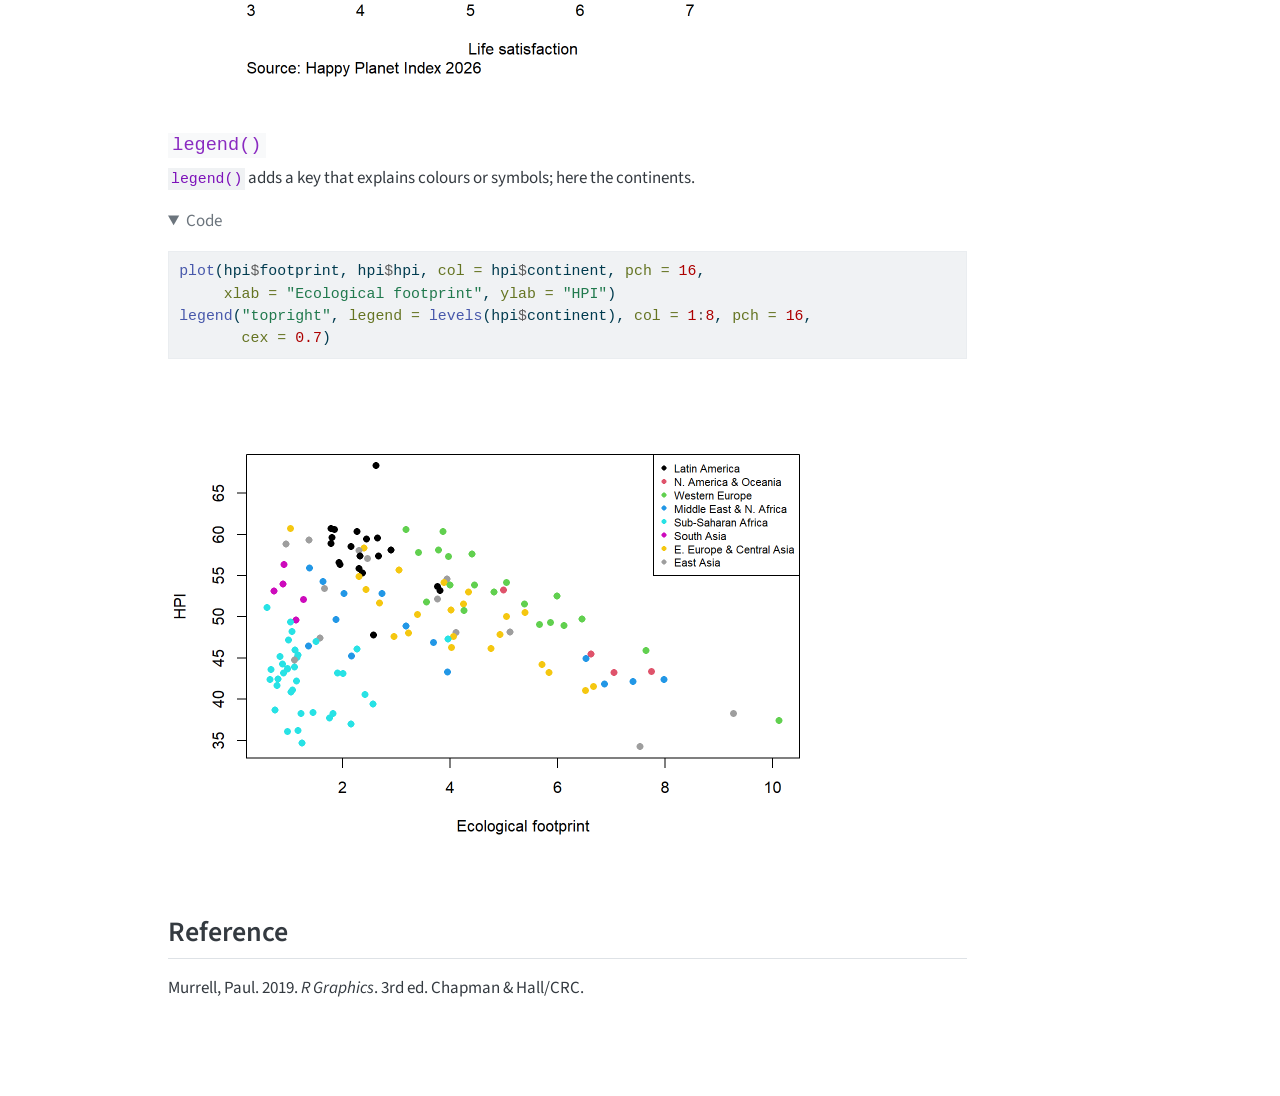
==== commit b1d297af: "Assignment 6" ====
--- a/docs/assignment02.html
+++ b/docs/assignment02.html
@@ -7,7 +7,7 @@
 <meta name="viewport" content="width=device-width, initial-scale=1.0, user-scalable=yes">
 
 <meta name="author" content="Evandro M. S. Gomes">
-<meta name="dcterms.date" content="2026-10-14">
+<meta name="dcterms.date" content="2026-10-20">
 
 <title>Assignment 2: Base R Graphics – Evandro M. S. Gomes</title>
 <style>
@@ -213,7 +213,7 @@
     <div>
     <div class="quarto-title-meta-heading">Published</div>
     <div class="quarto-title-meta-contents">
-      <p class="date">October 14, 2026</p>
+      <p class="date">October 20, 2026</p>
     </div>
   </div>
   
